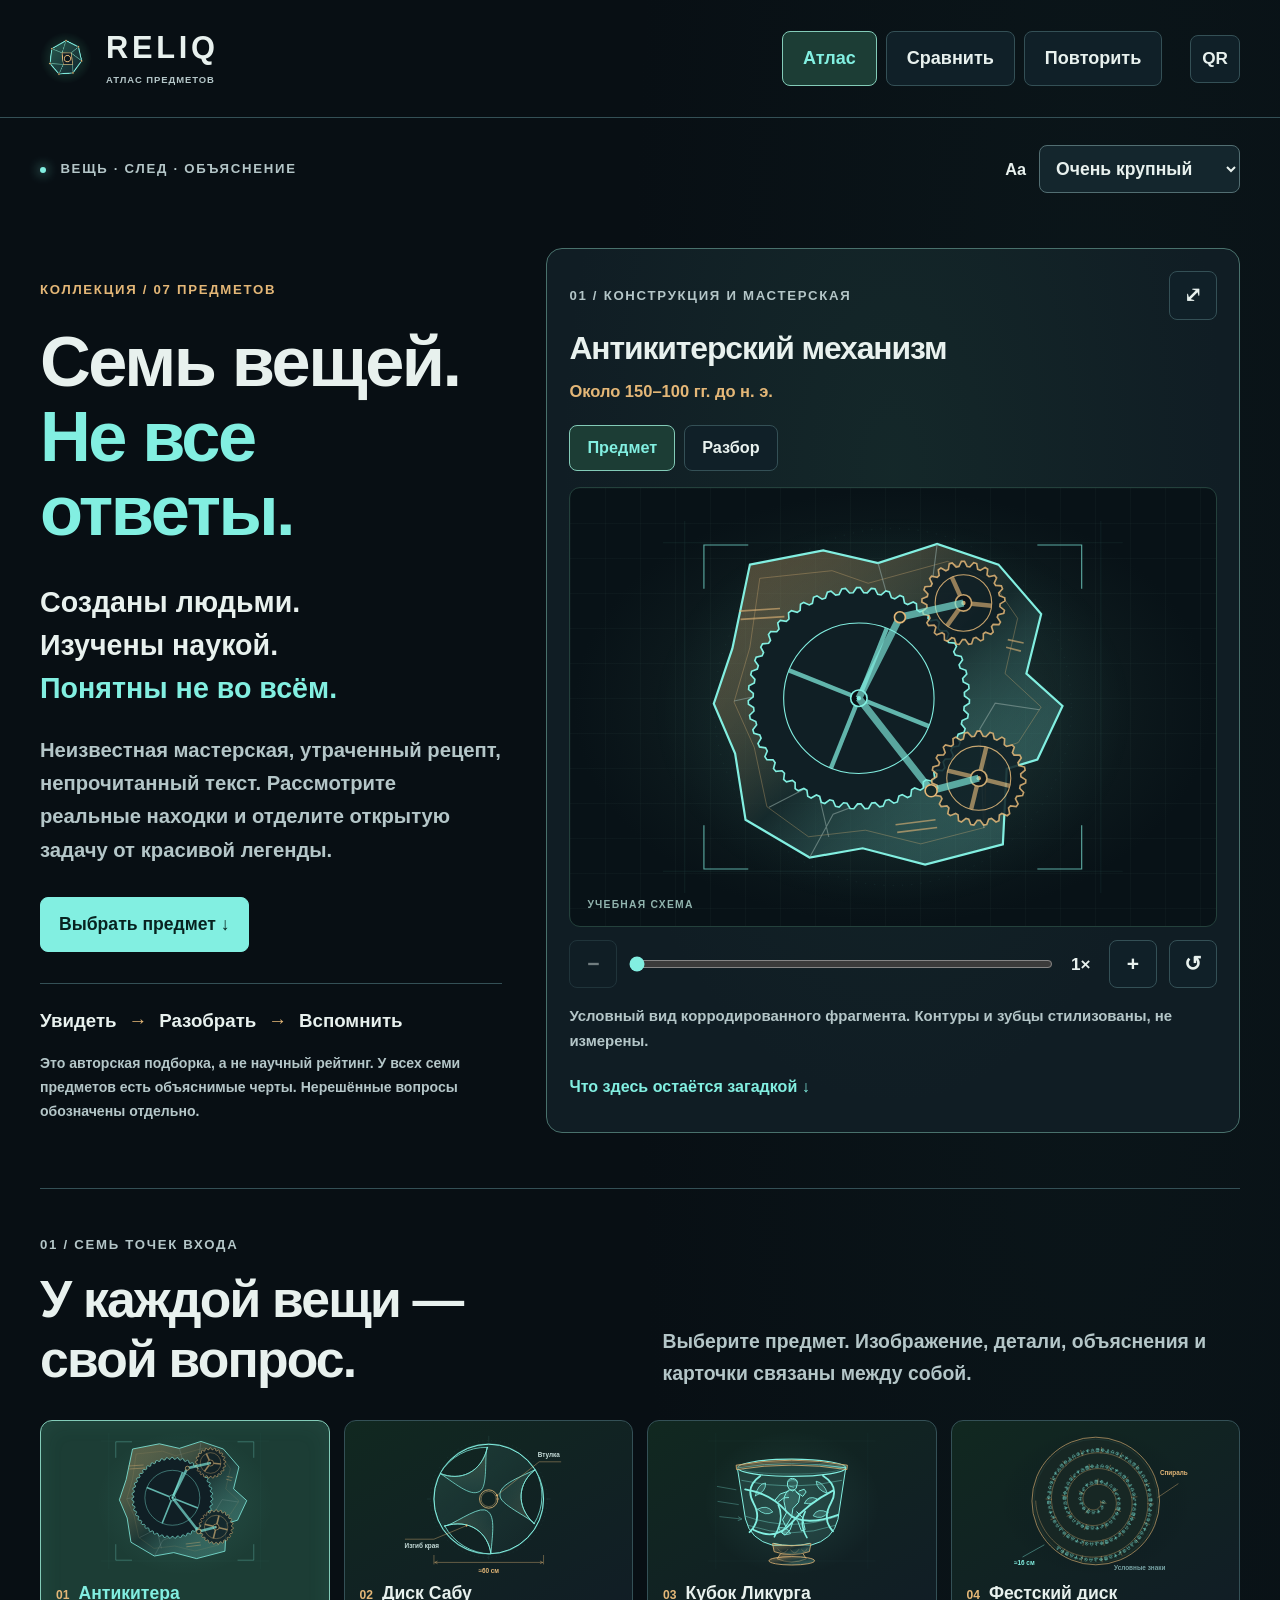
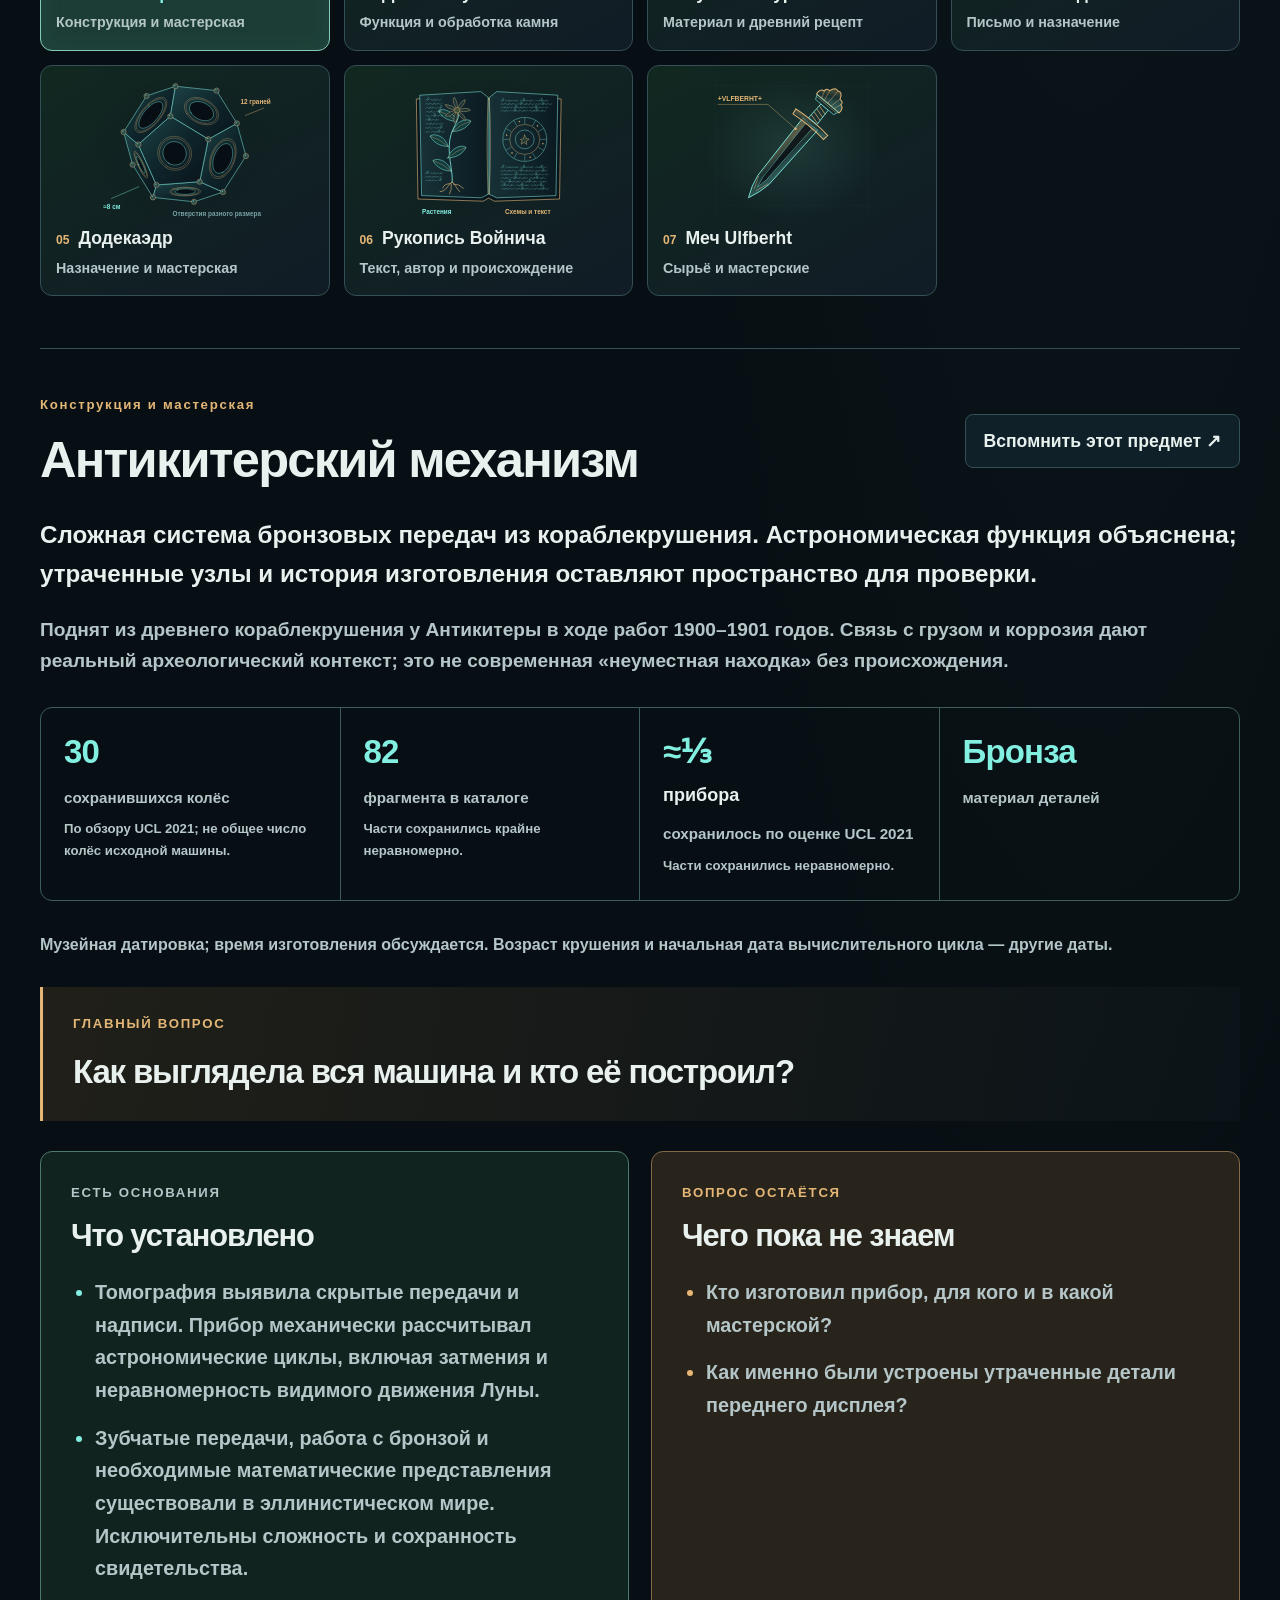
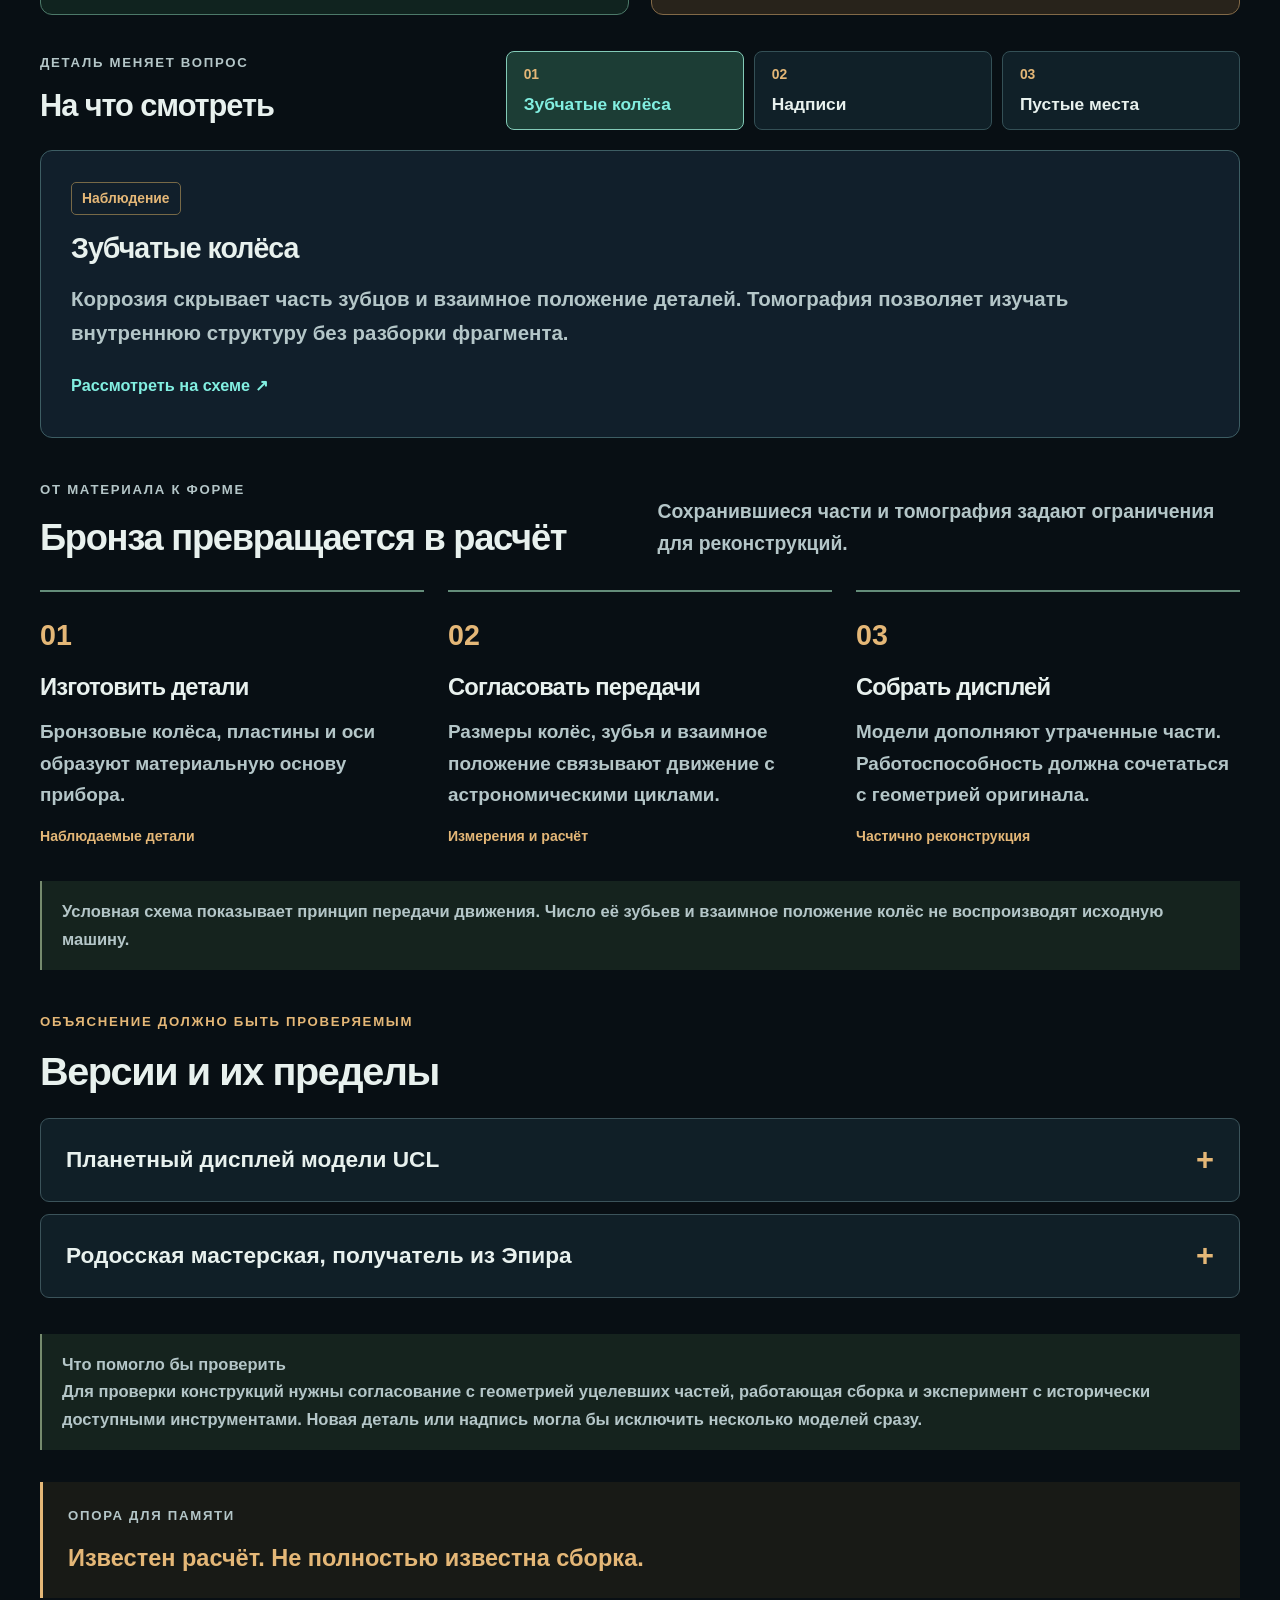
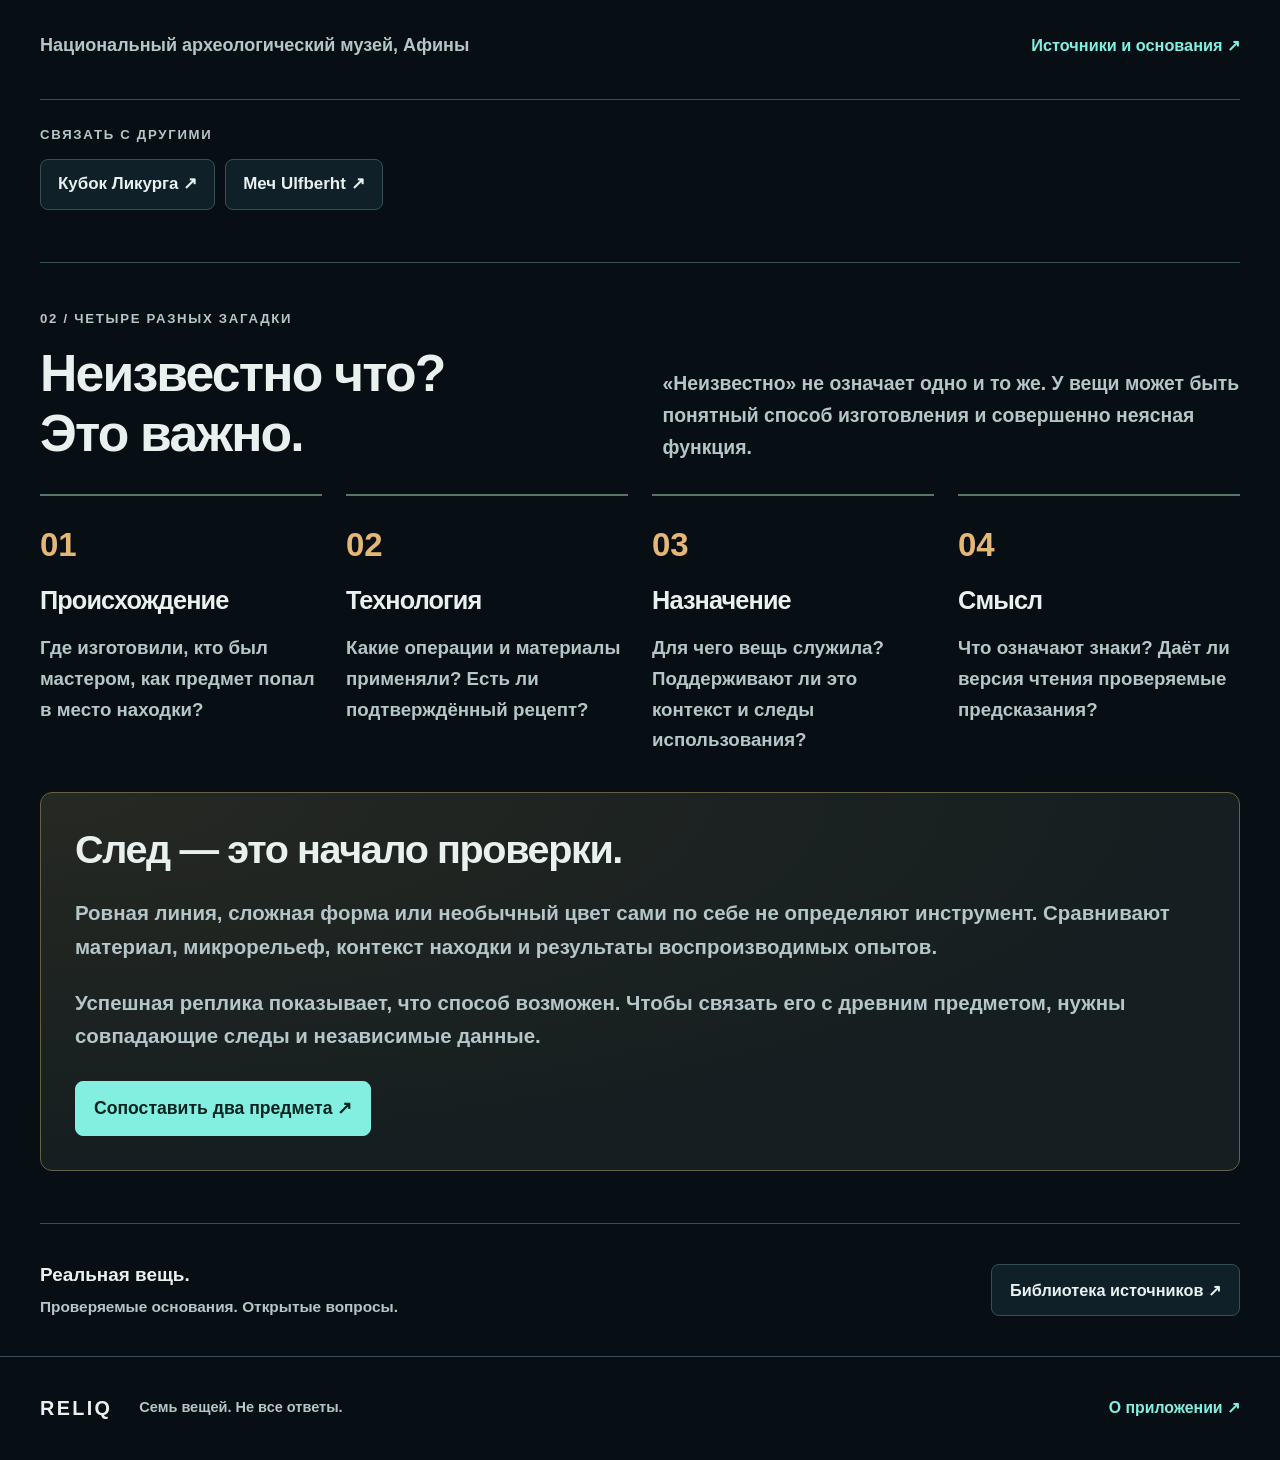
==== docs/index.html @ 0fbc4cfc "Build RELIQ atlas with artifact diagrams and contextual recall" ====
<!doctype html>
<html lang="ru" data-text-size="large">
<head><meta charset="utf-8"><meta name="viewport" content="width=device-width,initial-scale=1,viewport-fit=cover"><meta name="theme-color" content="#080f14"><meta name="atlas-app" content="reliq"><meta name="atlas-version" content="r-dbfb408ecc712c3d41a0"><meta name="atlas-built" content="2026-10-11T17:22:34+00:00"><meta name="description" content="Семь подлинных исторических предметов: что известно о технологии, что остаётся загадкой и как это проверяют. Неоновые схемы и тренировка памяти."><meta name="application-name" content="RELIQ"><meta name="apple-mobile-web-app-title" content="RELIQ"><meta name="apple-mobile-web-app-capable" content="yes"><title>RELIQ — Семь вещей. Не все ответы.</title><link rel="icon" href="assets/favicon-32.png" type="image/png"><link rel="apple-touch-icon" href="assets/apple-touch-icon.png"><link rel="manifest" href="site.webmanifest"><script>try{const s=localStorage.getItem('reliq-text-size');if(['normal','large','xlarge'].includes(s))document.documentElement.dataset.textSize=s;}catch{}</script><style>:root{color-scheme:dark;--bg:#080f14;--panel:#102027;--text:#e8f1ee;--muted:#b4c6c8;--cyan:#82efe1;--copper:#e4b777;--line:#345056;font-size:20px;scroll-behavior:smooth;scroll-padding-top:25px}html[data-text-size=large]{font-size:22px}html[data-text-size=xlarge]{font-size:24px}*{box-sizing:border-box}body{margin:0;background:radial-gradient(ellipse at 85% 10%,#132b2c40,transparent 30%),var(--bg);color:var(--text);font-family:-apple-system,BlinkMacSystemFont,"Segoe UI",sans-serif;line-height:1.65;font-weight:600;-webkit-text-size-adjust:100%;overflow-wrap:normal;word-break:normal;hyphens:none}button,input,select{font:inherit}button,a,input,select,summary{-webkit-tap-highlight-color:transparent}button{color:var(--text);background:#102028;border:1px solid var(--line);border-radius:8px;cursor:pointer;line-height:1.45;font-weight:750;min-height:46px;padding:12px 17px}button:hover{border-color:#83bbad;background:#1b3936}button:disabled{opacity:.45;cursor:default}button.active{background:#1c3d35;border-color:#83cbb8;color:var(--cyan)}a{color:var(--cyan)}button:focus-visible,a:focus-visible,input:focus-visible,select:focus-visible,summary:focus-visible,[tabindex]:focus-visible{outline:3px solid #e4b777;outline-offset:5px}button[hidden],[hidden]{display:none!important}h1,h2,h3,h4,p{margin:0}h1,h2,h3,h4{line-height:1.16;letter-spacing:-.035em;font-weight:790}h1{font-size:3.35rem}h2{font-size:2.35rem}h3{font-size:1.4rem}h4{font-size:1.15rem}p+p{margin-top:1rem}em{font-style:normal;color:var(--cyan)}main,.site-header,footer{max-width:1510px;margin:auto;padding-left:40px;padding-right:40px}section{min-width:0}.site-header{display:flex;align-items:center;gap:28px;min-height:118px;border-bottom:1px solid var(--line)}.brand{display:flex;gap:14px;align-items:center;text-decoration:none;color:var(--text);flex:none;font-size:1.4rem;letter-spacing:.12em;font-weight:850;line-height:1.1}.brand img{border-radius:13px}.brand small{display:block;font-size:.43rem;letter-spacing:.1em;color:var(--muted);margin-top:10px}.main-nav{display:flex;gap:9px;margin-left:auto}.main-nav button{font-size:.82rem;padding:13px 20px;white-space:nowrap}.icon-button{padding:8px 11px;min-width:48px;min-height:48px;flex:none;font-size:.96rem}#qr-button{font-size:.78rem}.utility-bar{display:flex;align-items:center;justify-content:space-between;gap:25px;padding:27px 0}.eyebrow{display:block;font-size:.6rem;font-weight:780;letter-spacing:.13em;line-height:1.75;color:var(--muted)}.eyebrow i{display:inline-block;width:6px;height:6px;background:var(--cyan);border-radius:50%;box-shadow:0 0 12px #81efdf;margin-right:9px;vertical-align:middle}.copper{color:var(--copper)}.reading-controls{display:flex;align-items:center;gap:13px;font-size:.74rem}.reading-controls>span{white-space:nowrap}select{background:#14262d;color:var(--text);border:1px solid #526e72;border-radius:8px;min-height:48px;font-size:.8rem;font-weight:750;padding:8px 30px 8px 12px;max-width:100%}.primary-button,.secondary-button,.text-link,.source-link{display:inline-flex;align-items:center;justify-content:center;min-height:48px;font-size:.8rem;padding:13px 18px;line-height:1.5;font-weight:750;border:1px solid var(--line);border-radius:8px;text-decoration:none}.primary-button{background:var(--cyan);color:#082320;border-color:var(--cyan)}.primary-button:hover{background:#adffeb;color:#06201c}.secondary-button{background:#102028;color:var(--text)}.text-link,.source-link{border:none;background:none;color:var(--cyan);padding:8px 0;text-align:left;justify-content:flex-start}.source-link{font-size:.74rem}.caption{font-size:.73rem;color:var(--muted);line-height:1.7}.skip-link{position:fixed;z-index:100;top:10px;left:10px;padding:12px;background:var(--cyan);color:var(--bg);transform:translateY(-200%)}.skip-link:focus{transform:none}.hero{display:grid;grid-template-columns:.8fr 1.2fr;gap:44px;padding:28px 0 55px;align-items:start}.hero>*{min-width:0}.hero-copy{padding-top:30px}.hero h1{font-size:3.2rem;line-height:1.06;margin:24px 0 32px}.hero-lead{font-size:1.3rem;line-height:1.5}.hero-lead span{color:var(--cyan)}.hero-copy>p:not(.hero-lead):not(.caption){font-size:.92rem;color:var(--muted);margin-top:24px}.hero-copy>.primary-button{margin-top:30px}.hero-route{display:flex;gap:12px;flex-wrap:wrap;border-top:1px solid var(--line);padding-top:22px;margin-top:31px;font-size:.85rem}.hero-route b{color:var(--copper)}.hero-copy .caption{font-size:.64rem;margin-top:16px}.object-viewer{min-width:0;border:1px solid #49716c;border-radius:16px;background:radial-gradient(ellipse at 50% 25%,#24513e35,transparent 68%),#101d24;padding:22px}.viewer-heading{display:flex;justify-content:space-between;align-items:center;gap:20px}.object-viewer h2{font-size:1.45rem;line-height:1.25;margin:9px 0}.viewer-date{font-size:.75rem;color:var(--copper)}.viewer-tabs{display:flex;gap:9px;margin:20px 0 16px}.viewer-tabs button{font-size:.74rem;padding:10px 17px}.diagram-viewport{position:relative;overflow:hidden;height:440px;width:100%;border:1px solid #24413c;border-radius:11px;background:radial-gradient(ellipse at center,#2038306e,#081217 70%);isolation:isolate}.diagram-viewport:before{content:'';position:absolute;inset:0;background-image:linear-gradient(#81c7ad09 1px,transparent 1px),linear-gradient(90deg,#81c7ad09 1px,transparent 1px);background-size:35px 35px;pointer-events:none}.diagram-art{position:absolute;inset:0;transform-origin:center;pointer-events:none;will-change:transform}.diagram-art svg{width:100%;height:100%;display:block}.diagram-viewport.zoomed{touch-action:none;cursor:grab}.diagram-viewport.dragging{cursor:grabbing}.schema-tag{position:absolute;bottom:13px;left:17px;font-size:.47rem;font-weight:750;letter-spacing:.12em;color:#91b4ae;pointer-events:none}.zoom-toolbar{display:flex;align-items:center;gap:12px;margin-top:13px}.zoom-toolbar input{min-width:0;flex:1;height:44px;accent-color:var(--cyan);margin:0}.zoom-toolbar output{min-width:3.4ch;font-size:.78rem;text-align:center;white-space:nowrap}.viewer-note{font-size:.68rem;color:var(--muted);margin-top:16px}.object-viewer>.text-link{font-size:.73rem;margin-top:8px}.content-section{padding:44px 0 52px;border-top:1px solid var(--line)}.section-heading{display:grid;grid-template-columns:1fr 1fr;gap:45px;align-items:end;margin-bottom:30px}.section-heading h2,.section-heading h3{margin-top:14px}.section-heading>p{font-size:.88rem;color:var(--muted)}.object-list{display:grid;grid-template-columns:repeat(4,minmax(0,1fr));gap:14px}.object-card{display:flex;flex-direction:column;text-align:left;min-width:0;padding:0 15px 17px;border-radius:12px;background:linear-gradient(150deg,#112820,#111c26)}.object-card .thumb{display:block;width:100%;height:160px;pointer-events:none}.object-card svg{display:block;width:100%;height:100%;pointer-events:none}.object-card .object-label{display:flex;gap:9px;align-items:baseline;font-size:.8rem;line-height:1.4}.object-card .object-label>span{font-size:.55rem;color:var(--copper);flex:none}.object-card .object-small{font-size:.65rem;color:var(--muted);margin-top:7px;font-weight:600}.object-card.active{box-shadow:inset 0 0 25px #58bdad16}.object-heading{display:flex;gap:30px;align-items:center;justify-content:space-between}.object-heading>div{min-width:0}.object-heading h2{font-size:2.3rem;margin-top:14px}.object-heading>button{flex:none;max-width:100%}.object-lead{font-size:1.1rem;line-height:1.6;max-width:1200px;margin-top:27px}.spec-grid{display:grid;grid-template-columns:repeat(4,minmax(0,1fr));gap:0;border:1px solid #3c5e5b;border-radius:12px;margin:30px 0;overflow:hidden}.spec{padding:23px;border-right:1px solid #3c5e5b;min-width:0}.spec:last-child{border:0}.spec strong{display:block;font-size:1.5rem;color:var(--cyan);line-height:1.3;letter-spacing:-.025em}.spec .spec-unit{font-size:.82rem;font-weight:700;display:block;margin-top:7px;color:var(--text)}.spec .spec-label{font-size:.69rem;color:var(--muted);display:block;margin-top:12px;line-height:1.55}.question-band{padding:25px 30px;border-left:3px solid var(--copper);background:linear-gradient(100deg,#40351f70,#17242a30);margin:30px 0}.question-band h3{font-size:1.5rem;line-height:1.45;margin-top:13px;max-width:1100px}.evidence-columns{display:grid;grid-template-columns:1fr 1fr;gap:22px}.evidence-card{padding:29px 30px;border:1px solid #4c7969;border-radius:12px;background:#10231f;min-width:0}.evidence-card.unknown{border-color:#826947;background:#28231b}.evidence-card h3{margin:14px 0 22px;font-size:1.4rem}.evidence-card ul{padding-left:24px;margin:0;font-size:.9rem;color:var(--muted)}.evidence-card li+li{margin-top:15px}.evidence-card li::marker{color:var(--cyan)}.evidence-card.unknown li::marker{color:var(--copper)}.clue-section{margin-top:36px;display:grid;grid-template-columns:.6fr 1fr;gap:20px 25px}.clue-section>div:first-child h3{margin-top:14px}.clue-buttons{display:flex;gap:10px;flex-wrap:wrap;align-items:start}.clue-buttons button{font-size:.79rem;flex:1;min-width:150px;text-align:left}.clue-buttons button span{display:block;color:var(--copper);font-size:.63rem;margin-bottom:8px}.clue-panel{grid-column:1/-1;padding:27px 30px;border:1px solid #3d5d63;border-radius:12px;background:#111f2b}.evidence-label{display:inline-block;color:var(--copper);border:1px solid #776947;border-radius:5px;padding:4px 10px;font-size:.63rem}.clue-panel h4{margin:17px 0;font-size:1.3rem}.clue-panel p{font-size:.93rem;max-width:1100px;color:var(--muted)}.clue-panel .text-link{font-size:.74rem;margin-top:12px}.manufacture{margin:40px 0}.manufacture .section-heading{gap:35px}.manufacture h3{font-size:1.65rem;line-height:1.25}.process-list{list-style:none;padding:0;margin:0;display:grid;grid-template-columns:repeat(3,minmax(0,1fr));gap:24px;counter-reset:step}.process-list li{min-width:0;border-top:2px solid #648d7a;padding:20px 0 5px;counter-increment:step}.process-list li:before{content:'0'counter(step);display:block;font-size:1.3rem;color:var(--copper);margin-bottom:12px}.process-list h4{font-size:1.08rem;line-height:1.35;margin-bottom:13px}.process-list p{font-size:.86rem;color:var(--muted)}.process-list .step-status{display:inline-block;font-size:.64rem;color:var(--copper);margin-top:15px}.process-note{font-size:.75rem;color:var(--muted);padding:17px 20px;border-left:2px solid #768b6e;background:#15231e;margin-top:24px}.hypotheses>h3{font-size:1.8rem;margin:16px 0 23px}.hypothesis-list{display:grid;gap:12px}.hypothesis-list details{border:1px solid #3b535a;border-radius:9px;background:#101f27;padding:0 25px}.hypothesis-list summary{display:flex;align-items:center;justify-content:space-between;gap:20px;cursor:pointer;list-style:none;min-height:75px;padding:18px 0;font-size:1.03rem;line-height:1.5}.hypothesis-list summary::-webkit-details-marker{display:none}.hypothesis-list summary::after{content:'+';font-size:1.4rem;color:var(--copper);flex:none}.hypothesis-list details[open] summary::after{content:'−'}.hypothesis-body{padding:0 0 24px}.hypothesis-body p{font-size:.87rem;color:var(--muted)}.hypothesis-body strong{color:var(--text)}.hypothesis-body .test-idea{border-left:2px solid var(--cyan);padding:14px 18px;background:#14332c;margin-top:18px}.memory-anchor{padding:22px 25px;background:#39301d55;border-left:3px solid var(--copper);margin:32px 0 23px}.memory-anchor p{color:var(--copper);font-size:1.07rem;line-height:1.55;margin-top:13px;font-weight:750}.object-bottom{display:flex;align-items:center;justify-content:space-between;gap:28px;flex-wrap:wrap}.object-bottom p{font-size:.82rem;color:var(--muted);max-width:1000px}.related-row{border-top:1px solid var(--line);margin-top:30px;padding-top:23px}.related-row>div{display:flex;gap:10px;flex-wrap:wrap;margin-top:13px}.related-row button{font-size:.77rem;text-align:left}.method-grid{display:grid;grid-template-columns:repeat(4,minmax(0,1fr));gap:24px}.method-grid article{border-top:2px solid #597568;padding-top:22px;min-width:0}.method-mark{color:var(--copper);font-size:1.5rem}.method-grid h3{font-size:1.15rem;margin:13px 0 18px}.method-grid p{font-size:.85rem;color:var(--muted)}.reasoning-note{border:1px solid #695f44;background:radial-gradient(ellipse at 0 0,#69502e35,transparent 70%),#151e20;padding:34px;border-radius:12px;margin-top:36px}.reasoning-note h3{font-size:1.8rem;margin-bottom:23px}.reasoning-note p{color:var(--muted);font-size:.93rem;max-width:1180px}.reasoning-note .primary-button{margin-top:28px}.mode-intro{max-width:1100px;padding:26px 0 33px}.mode-intro h1{margin:22px 0 25px;font-size:2.85rem}.mode-intro>p{font-size:.96rem;color:var(--muted);max-width:1050px}.compare-selects,.study-filters{display:grid;grid-template-columns:1fr 1fr;gap:25px}.compare-selects label,.study-filters label{display:flex;flex-direction:column;gap:9px;font-size:.83rem;min-width:0}.compare-selects select,.study-filters select{width:100%}.compare-grid{display:grid;grid-template-columns:1fr 1fr;gap:24px;margin-top:27px}.compare-card{min-width:0;border:1px solid #42665f;border-radius:14px;padding:28px;background:#11231f}.compare-card:nth-child(2){background:#21231e;border-color:#72674c}.compare-art{height:250px}.compare-art svg{width:100%;height:100%}.compare-card h2{font-size:1.6rem;line-height:1.3;margin:12px 0 25px}.compare-card .compare-fact{border-top:1px solid #4a6358;padding-top:18px;margin-top:18px}.compare-fact>span{font-size:.64rem;color:var(--copper);letter-spacing:.07em}.compare-fact p{font-size:.89rem;margin-top:10px;color:var(--muted)}.compare-card>button{margin-top:20px;font-size:.8rem}.compare-reflection{margin:32px 0 45px;border:1px solid #5d7965;border-radius:13px;padding:32px;background:#132a22}.compare-reflection h2{font-size:1.7rem;margin:18px 0 24px;line-height:1.3}.compare-reflection>p{font-size:.95rem;color:var(--muted)}.compare-reflection>.primary-button{margin:25px 0}.compare-reflection #comparison-answer{font-size:.93rem;color:var(--cyan);border-left:3px solid var(--copper);padding:5px 0 5px 23px;margin-bottom:20px}.learn-overview,.review-session,.review-complete{max-width:1100px;margin:auto;padding:32px 0 70px;min-height:65vh}.learn-overview h1{font-size:2.85rem;margin:23px 0 28px}.learn-overview>p{font-size:.98rem;color:var(--muted)}.learn-stats{display:grid;grid-template-columns:repeat(3,minmax(0,1fr));gap:25px;padding:26px;border:1px solid var(--line);border-radius:12px;margin:30px 0}.learn-stats strong{font-size:2.25rem;color:var(--cyan);line-height:1.4;display:block}.learn-stats span{font-size:.74rem;color:var(--muted)}.study-filters{border-top:1px solid var(--line);padding-top:26px}#review-ready-note{font-size:.84rem;margin:24px 0;color:var(--muted)}.review-actions{display:flex;gap:25px;flex-wrap:wrap;align-items:center;margin:22px 0}.learn-overview>.caption{font-size:.76rem;line-height:1.8;margin-top:26px}.session-top{display:flex;align-items:center;justify-content:space-between;gap:20px;margin-bottom:22px}.session-top .text-link,.session-top>span{font-size:.76rem}.session-top>span{white-space:nowrap}.flashcard{padding:33px 36px;border:1px solid #548a79;border-radius:13px;background:linear-gradient(140deg,#14322a,#101d27);min-height:320px}.card-kickers{display:flex;gap:20px;justify-content:space-between;flex-wrap:wrap}.flashcard h2{font-size:1.6rem;line-height:1.4;max-width:900px;margin:28px 0}.flashcard h3{font-size:1.22rem;line-height:1.45;color:var(--cyan);margin:25px 0 19px}#card-detail{font-size:.92rem;color:var(--muted)}.card-context{display:flex;flex-wrap:wrap;gap:10px;margin:14px 0}.card-context button{font-size:.78rem;text-align:left;color:var(--cyan)}.flashcard .memory-anchor{margin:25px 0}.rating-buttons{display:grid;grid-template-columns:1fr 1fr;gap:17px;margin-top:23px}.rating-buttons button{display:flex;flex-direction:column;gap:8px;align-items:flex-start;padding:20px 24px;text-align:left}.rating-buttons button:last-child{background:#17372d;border-color:#70a185}.rating-buttons strong{font-size:.94rem}.rating-buttons span{font-size:.73rem;color:var(--muted)}.review-complete h2{margin:24px 0}.review-complete p{font-size:1rem;color:var(--muted);margin-bottom:28px}.return-to-study{display:flex;align-items:center;gap:24px;border:1px solid #937d56;border-radius:10px;padding:20px 24px;background:#332b1d;margin-bottom:24px}.return-to-study p{font-size:.86rem;flex:1}.return-to-study button{font-size:.77rem}.save-notice{padding:19px;background:#503c2055;color:var(--copper);border-left:3px solid var(--copper);font-size:.88rem;margin-bottom:25px}.source-strip{display:flex;align-items:center;justify-content:space-between;gap:30px;padding:35px 0;border-top:1px solid var(--line)}.source-strip p{font-size:.86rem}.source-strip p span{font-size:.7rem;color:var(--muted)}.source-strip>button{flex:none;font-size:.74rem}footer{display:flex;gap:27px;align-items:center;flex-wrap:wrap;border-top:1px solid var(--line);padding-top:27px;padding-bottom:max(28px,env(safe-area-inset-bottom));font-size:.66rem;color:var(--muted)}.footer-brand{font-size:.9rem;font-weight:850;letter-spacing:.12em;text-decoration:none;color:var(--text)}footer .text-link{margin-left:auto;font-size:.72rem}dialog{background:#101e26;color:var(--text);border:1px solid #72998b;border-radius:16px;width:min(850px,calc(100vw - 32px));max-height:calc(100dvh - 32px);padding:30px;overflow:auto}dialog::backdrop{background:#020808d9;backdrop-filter:blur(7px)}.dialog-top{display:flex;align-items:center;justify-content:space-between;gap:20px;margin-bottom:22px}dialog h2{font-size:1.9rem;margin-bottom:25px}dialog p{font-size:.9rem;color:var(--muted);line-height:1.65}dialog .caption{font-size:.73rem;margin-top:25px}.source-item{padding:25px 0;border-top:1px solid var(--line)}.source-item h3{font-size:1.07rem;line-height:1.5;margin:13px 0}.source-item p{font-size:.83rem}.source-item a,.qr-url{overflow-wrap:anywhere}.source-item .caption{margin-top:15px;font-size:.72rem}.qr-art{max-width:330px;width:100%;margin:25px auto;background:white;border-radius:9px;padding:12px}.qr-art svg{width:100%;height:auto;display:block}.qr-url{display:block;font-size:.82rem;margin:20px 0}.toast{position:fixed;z-index:100;bottom:max(24px,env(safe-area-inset-bottom));left:50%;transform:translate(-50%,150px);opacity:0;max-width:calc(100vw - 32px);width:max-content;pointer-events:none;border:1px solid #87bda5;border-radius:10px;background:#12271f;color:var(--text);padding:16px 24px;font-size:.85rem;transition:transform .2s,opacity .2s}.toast.show{transform:translate(-50%,0);opacity:1}#viewer-dialog{width:min(1450px,calc(100vw - 24px));padding:12px;max-height:calc(100dvh - 24px)}#viewer-dialog .object-viewer{border:0;padding:10px}#viewer-dialog .diagram-viewport{height:max(230px,calc(100dvh - 365px))}#viewer-dialog .viewer-note{font-size:.64rem}#viewer-dialog #viewer-explore{display:none}
@media(min-width:1600px){.diagram-viewport{height:510px}}
@media(max-width:1190px){main,.site-header,footer{padding-left:29px;padding-right:29px}.hero{grid-template-columns:.8fr 1.2fr;gap:27px}.hero h1{font-size:2.8rem}.hero-lead{font-size:1.15rem}.hero-copy{padding-top:19px}.diagram-viewport{height:390px}.object-viewer h2{font-size:1.3rem}.object-list{gap:12px}.object-card .object-label{font-size:.73rem}.object-card .thumb{height:135px}.spec{padding:20px}.spec strong{font-size:1.25rem}.method-grid{grid-template-columns:1fr 1fr}.method-grid h3{font-size:1.25rem}.object-heading h2{font-size:2rem}.object-heading>button{font-size:.7rem}.hero-route{font-size:.75rem}.section-heading{gap:30px}.process-list{gap:20px}.process-list h4{font-size:1rem}}
@media(max-width:930px){.hero{grid-template-columns:1fr;gap:28px}.hero-copy{padding-top:7px}.hero h1{font-size:3.3rem;margin:20px 0 25px}.hero-lead br{display:none}.hero-lead{font-size:1.25rem}.hero-copy>.caption{max-width:820px}.hero-copy>p:not(.hero-lead){max-width:860px}.hero-copy>.primary-button{margin-top:23px}.hero-route{font-size:.9rem;gap:15px}.object-viewer h2{font-size:1.7rem}.diagram-viewport{height:520px}.object-list{grid-template-columns:repeat(3,minmax(0,1fr))}.object-card .thumb{height:155px}.object-card .object-label{font-size:.82rem}.section-heading{grid-template-columns:1fr;gap:20px}.section-heading>p{max-width:900px}.object-heading{align-items:flex-start;flex-direction:column;gap:20px}.object-heading h2{font-size:2.2rem}.spec-grid{grid-template-columns:1fr 1fr}.spec:nth-child(2){border-right:0}.spec:nth-child(-n+2){border-bottom:1px solid #3c5e5b}.spec strong{font-size:1.5rem}.evidence-card{padding:26px}.evidence-card h3{font-size:1.25rem}.evidence-card ul{font-size:.88rem}.clue-section{grid-template-columns:1fr}.clue-panel{padding:25px}.process-list{grid-template-columns:1fr;gap:20px}.process-list li{display:grid;grid-template-columns:55px 1fr;gap:0 20px}.process-list li:before{grid-row:1/4}.process-list h4{font-size:1.15rem}.process-list p,.process-list .step-status{grid-column:2}.compare-card{padding:24px}.compare-card h2{font-size:1.35rem}.compare-art{height:230px}.compare-fact p{font-size:.86rem}.mode-intro h1,.learn-overview h1{font-size:2.5rem}.main-nav button{padding:11px 14px;font-size:.75rem}.site-header{gap:20px}}
@media(max-width:620px){main,.site-header,footer{padding-left:18px;padding-right:18px}.site-header{flex-wrap:wrap;padding-top:18px;padding-bottom:18px;gap:18px;min-height:0}.brand{font-size:1.33rem;gap:12px}.brand small{font-size:.43rem}.brand img{width:46px;height:46px}#qr-button{margin-left:auto;order:2}.main-nav{order:3;display:grid;grid-template-columns:1fr 1fr 1.24fr;width:100%;gap:7px}.main-nav button{font-size:.75rem;padding:11px 7px;min-width:0}.utility-bar{flex-wrap:wrap;gap:13px;padding:23px 0}.utility-bar>.eyebrow{font-size:.53rem}.reading-controls{margin-left:auto;font-size:.72rem}.reading-controls select{font-size:.71rem;min-height:44px}.hero{padding:17px 0 37px;gap:28px}.hero-copy{padding-top:3px}.hero h1{font-size:2.45rem;line-height:1.11;margin:19px 0 26px}.hero-lead{font-size:1.15rem;line-height:1.6}.hero-lead br{display:block}.hero-copy>p:not(.hero-lead):not(.caption){font-size:.93rem;margin-top:24px}.hero-copy>.primary-button{font-size:.79rem}.hero-route{font-size:.79rem;gap:10px;margin-top:28px}.hero-copy .caption{font-size:.65rem}.object-viewer{padding:17px 14px;border-radius:12px}.object-viewer h2{font-size:1.34rem;line-height:1.3}.viewer-date{font-size:.75rem}.viewer-heading .eyebrow{font-size:.52rem}.diagram-viewport{height:365px}.viewer-tabs{margin:15px 0}.viewer-tabs button{font-size:.73rem;padding:9px 16px}.zoom-toolbar{gap:8px}.zoom-toolbar .icon-button{width:42px;min-width:42px;padding:6px;min-height:44px}.zoom-toolbar output{font-size:.75rem;min-width:3.4ch}.viewer-note{font-size:.68rem}.content-section{padding:32px 0 38px}.section-heading{gap:19px;margin-bottom:25px}.section-heading h2{font-size:1.85rem}.section-heading>.eyebrow,.eyebrow{font-size:.57rem}.section-heading>p{font-size:.91rem}.object-list{grid-template-columns:1fr 1fr;gap:11px}.object-card{padding:0 12px 15px}.object-card .thumb{height:138px}.object-card .object-label{font-size:.76rem;flex-direction:column;gap:6px}.object-card .object-label>span{font-size:.53rem}.object-card .object-small{font-size:.62rem;line-height:1.55}.object-heading h2{font-size:1.75rem;line-height:1.27}.object-heading>button{font-size:.77rem}.object-lead{font-size:1rem;margin-top:24px}.spec-grid{margin:25px 0}.spec{padding:19px 15px}.spec strong{font-size:1.2rem;line-height:1.4}.spec .spec-unit{font-size:.73rem}.spec .spec-label{font-size:.64rem;margin-top:9px}.question-band{padding:22px 20px;margin:26px 0}.question-band h3{font-size:1.22rem;line-height:1.5}.evidence-columns{grid-template-columns:1fr;gap:16px}.evidence-card{padding:24px 22px}.evidence-card h3{font-size:1.27rem;margin-bottom:20px}.evidence-card ul{font-size:.91rem;padding-left:20px}.clue-section{margin-top:28px;gap:18px}.clue-section h3{font-size:1.35rem}.clue-buttons{gap:9px}.clue-buttons button{min-width:110px;font-size:.74rem;padding:13px}.clue-panel{padding:23px 21px}.clue-panel h4{font-size:1.16rem;line-height:1.4}.clue-panel p{font-size:.91rem}.manufacture{margin:32px 0}.manufacture h3{font-size:1.4rem;line-height:1.35}.process-list li{grid-template-columns:37px 1fr;column-gap:12px}.process-list h4{font-size:1.06rem}.process-list p{font-size:.89rem}.process-list .step-status{font-size:.67rem}.process-note{font-size:.76rem;padding:17px}.hypotheses>h3{font-size:1.5rem;line-height:1.35}.hypothesis-list details{padding:0 20px}.hypothesis-list summary{font-size:.96rem;gap:12px}.hypothesis-body p{font-size:.88rem}.hypothesis-body .test-idea{padding:13px 15px}.memory-anchor{padding:20px;margin:27px 0}.memory-anchor p{font-size:1rem}.object-bottom{gap:13px}.object-bottom p{font-size:.84rem}.related-row button{font-size:.74rem;padding:11px 14px}.method-grid{grid-template-columns:1fr;gap:27px}.method-grid h3{font-size:1.32rem;margin:10px 0 15px}.method-grid p{font-size:.92rem}.method-mark{font-size:1.3rem}.reasoning-note{padding:26px 22px;margin-top:28px}.reasoning-note h3{font-size:1.45rem;line-height:1.35}.reasoning-note p{font-size:.92rem}.reasoning-note .primary-button{font-size:.77rem}.mode-intro{padding:16px 0 29px}.mode-intro h1,.learn-overview h1{font-size:2rem;line-height:1.22}.mode-intro>p{font-size:.93rem}.compare-selects,.study-filters{grid-template-columns:1fr;gap:18px}.compare-selects label,.study-filters label{font-size:.8rem}.compare-selects select,.study-filters select{font-size:.76rem}.compare-grid{grid-template-columns:1fr;gap:19px;margin-top:25px}.compare-card{padding:25px 22px}.compare-art{height:270px}.compare-card h2{font-size:1.46rem}.compare-fact p{font-size:.9rem}.compare-reflection{padding:26px 23px}.compare-reflection h2{font-size:1.38rem;line-height:1.4}.compare-reflection>p{font-size:.9rem}.compare-reflection #comparison-answer{font-size:.91rem;padding-left:18px}.learn-overview,.review-session,.review-complete{padding:20px 0 48px}.learn-overview>p{font-size:.94rem}.learn-stats{padding:20px 15px;gap:13px}.learn-stats strong{font-size:1.95rem}.learn-stats span{font-size:.65rem}.review-actions{gap:15px;align-items:flex-start;flex-direction:column}.review-actions .primary-button{font-size:.79rem}.learn-overview>.caption{font-size:.73rem}.session-top{align-items:flex-start;gap:12px}.session-top .text-link{font-size:.72rem;max-width:72%;padding-top:0}.session-top>span{font-size:.67rem;padding-top:3px}.flashcard{padding:26px 23px}.card-kickers{gap:11px}.card-kickers .eyebrow{font-size:.55rem}.flashcard h2{font-size:1.3rem;line-height:1.45;margin:24px 0}.flashcard h3{font-size:1.12rem}#card-detail{font-size:.9rem}.flashcard .memory-anchor{padding:18px}.flashcard .memory-anchor p{font-size:.96rem}.card-context button{font-size:.74rem;padding:11px 13px}.rating-buttons{gap:12px}.rating-buttons button{padding:18px 16px}.rating-buttons strong{font-size:.86rem}.rating-buttons span{font-size:.67rem}.return-to-study{padding:19px;flex-direction:column;align-items:flex-start;gap:13px}.return-to-study p{font-size:.84rem}.return-to-study button{font-size:.76rem}.source-strip{flex-direction:column;align-items:flex-start;gap:20px;padding:30px 0}.source-strip p{font-size:.84rem}.source-strip p span{font-size:.67rem}.source-strip>button{font-size:.76rem}footer{gap:20px}footer>.text-link{margin-left:0}dialog{padding:23px 20px;border-radius:12px}dialog h2{font-size:1.52rem;line-height:1.35}dialog p{font-size:.87rem}.source-item h3{font-size:.99rem;line-height:1.5}.source-item p{font-size:.83rem}.source-item .eyebrow{font-size:.52rem}.qr-art{max-width:290px}.toast{font-size:.75rem;padding:14px 18px}#viewer-dialog .diagram-viewport{height:max(220px,calc(100dvh - 380px))}#viewer-dialog .viewer-note{font-size:.61rem}}
@media(max-width:380px){.hero h1{font-size:2.08rem}.hero-lead{font-size:1.08rem}.hero-route{font-size:.69rem;gap:8px}.object-viewer h2{font-size:1.15rem}.diagram-viewport{height:300px}.zoom-toolbar{gap:6px}.zoom-toolbar .icon-button{width:36px;min-width:36px;font-size:.87rem}.zoom-toolbar output{font-size:.67rem}.object-card .thumb{height:115px}.object-card .object-label{font-size:.7rem}.object-card .object-small{font-size:.6rem}.object-card{padding-left:10px;padding-right:10px}.object-heading h2{font-size:1.42rem}.spec{padding:18px 12px}.spec strong{font-size:1.1rem}.spec .spec-unit{font-size:.67rem}.spec .spec-label{font-size:.6rem}.question-band{padding:20px 17px}.question-band h3{font-size:1.12rem}.clue-panel{padding:22px 18px}.clue-panel h4{font-size:1.05rem}.evidence-card{padding:23px 18px}.evidence-card ul{font-size:.87rem}.process-list li{grid-template-columns:30px 1fr;column-gap:10px}.process-list h4{font-size:.98rem}.process-list p{font-size:.85rem}.hypothesis-list details{padding:0 17px}.hypothesis-list summary{font-size:.88rem}.hypothesis-body .test-idea{padding:12px}.memory-anchor{padding:18px}.memory-anchor p{font-size:.92rem}.reasoning-note{padding:23px 18px}.mode-intro h1,.learn-overview h1{font-size:1.72rem}.compare-card{padding:23px 19px}.compare-card h2{font-size:1.22rem}.compare-art{height:225px}.compare-selects select,.study-filters select{font-size:.69rem}.compare-reflection{padding:23px 18px}.compare-reflection h2{font-size:1.2rem}.learn-stats span{font-size:.59rem}.main-nav button{font-size:.69rem}.flashcard{padding:23px 18px}.flashcard h2{font-size:1.18rem}.flashcard h3{font-size:1.02rem}.flashcard .memory-anchor{padding:16px 13px}.flashcard .memory-anchor p{font-size:.89rem}.card-context button{font-size:.69rem}.rating-buttons button{padding:16px 13px}.rating-buttons strong{font-size:.78rem}.rating-buttons span{font-size:.62rem}.source-strip>button{font-size:.72rem}}
@media(prefers-reduced-motion:reduce){:root{scroll-behavior:auto}.toast{transition:none}}
.light-controls{display:flex;gap:8px;flex-wrap:wrap;margin:0 0 14px}.light-controls button{font-size:.7rem;padding:9px 14px;min-height:44px}.light-controls [data-light-mode=back].active{background:#402421;border-color:#dba38a;color:#ffc0a7}.spec.wide{grid-column:span 2}.spec-note{display:block;font-size:.6rem;color:var(--muted);margin-top:9px}.object-caveat{font-size:.73rem;color:var(--muted);margin:17px 0}.context-note{margin-top:20px;font-size:.87rem;color:var(--muted)}
@media(max-width:380px){.light-controls button{font-size:.65rem;padding:8px 10px}.spec.wide strong{font-size:1.24rem}}
@media(max-width:620px){.main-nav{grid-template-columns:.85fr 1.15fr 1.25fr}}
@media(max-width:620px){.clue-buttons button{flex:1 1 130px;min-width:min-content;max-width:100%}}

.app-updates{margin:28px 0 4px;padding:24px 0 0;border-top:1px solid var(--border,var(--line,#385248));min-width:0}.app-updates h3{font-size:1.2rem;font-weight:750;line-height:1.5;margin:0 0 16px}.update-toggle{display:flex;align-items:center;gap:13px;min-height:48px;font-size:1rem;font-weight:700;cursor:pointer}.update-toggle input{width:25px;height:25px;flex:none;accent-color:var(--cyan,#67f2cd);margin:0}.app-updates .update-status{font-size:1rem;line-height:1.7;font-weight:650;margin:16px 0;color:var(--text,#e7eef2)}.app-updates .update-help{font-size:.85rem;line-height:1.7;color:var(--muted,#b0c6bd);margin:0 0 18px}.update-actions{display:flex;gap:12px;flex-wrap:wrap}.update-actions button{font-size:.9rem;min-height:48px;padding:12px 16px;white-space:normal}.update-version{display:block;font-size:.75rem;color:var(--muted,#b0c6bd);margin-top:16px}.update-banner{position:fixed;left:max(15px,env(safe-area-inset-left));right:max(15px,env(safe-area-inset-right));bottom:max(15px,env(safe-area-inset-bottom));margin:0 auto;max-width:860px;padding:20px 23px;z-index:110;background:#102922;border:1px solid #67aa95;box-shadow:0 10px 60px #0009;display:flex;gap:22px;align-items:center;color:#e9fff3}.update-banner p{font-size:.85rem;font-weight:650;line-height:1.6;margin:0;flex:1;min-width:0}.update-banner>div{display:flex;gap:10px;flex-wrap:wrap;flex-shrink:0}.update-banner button{font-size:.85rem;line-height:1.5;font-weight:700;padding:10px 13px;border:1px solid #77bea6;min-height:46px;color:#d2ffeb}.update-banner button:disabled{opacity:.5;cursor:default}.update-banner[hidden]{display:none!important}@media(max-width:700px){.update-banner{flex-direction:column;align-items:stretch;gap:15px;padding:17px 19px}.update-banner>div{justify-content:flex-end}.update-banner p{font-size:.875rem}.update-actions{flex-direction:column}.update-actions button{width:100%;justify-content:center}}

body:has(.update-banner:not([hidden])){padding-bottom:var(--update-banner-space,240px)}
@media(max-width:380px){.update-toggle{font-size:.87rem}}
</style></head>
<body><a class="skip-link" href="#main-content">К содержанию</a><header class="site-header"><a href="#top" class="brand" data-mode="atlas" aria-label="RELIQ — к началу"><img src="[data-uri]" width="52" height="52" alt=""><span>RELIQ<small>АТЛАС ПРЕДМЕТОВ</small></span></a><nav class="main-nav" aria-label="Режим"><button type="button" data-mode="atlas" class="active" aria-current="page">Атлас</button><button type="button" data-mode="compare">Сравнить</button><button type="button" data-mode="learn">Повторить</button></nav><button type="button" class="icon-button" id="qr-button" aria-label="QR-код приложения">QR</button></header>
<main id="main-content"><div class="utility-bar"><span class="eyebrow"><i></i> ВЕЩЬ · СЛЕД · ОБЪЯСНЕНИЕ</span><label class="reading-controls" for="text-size"><span>Aa</span><select id="text-size"><option value="normal">Крупный</option><option value="large" selected>Очень крупный</option><option value="xlarge">Максимальный</option></select></label></div><p id="save-notice" class="save-notice" role="status" hidden></p><aside id="return-to-study" class="return-to-study" hidden><p>Карточка ждёт. Изучите предмет и вернитесь к своему ответу.</p><button type="button" id="resume-review" class="secondary-button">Вернуться к карточке ↗</button></aside>
<div id="atlas-view"><section id="top" class="hero"><div class="hero-copy"><span class="eyebrow copper">КОЛЛЕКЦИЯ / 07 ПРЕДМЕТОВ</span><h1>Семь вещей.<br><em>Не все ответы.</em></h1><p class="hero-lead">Созданы людьми.<br>Изучены наукой.<br><span>Понятны не во всём.</span></p><p>Неизвестная мастерская, утраченный рецепт, непрочитанный текст. Рассмотрите реальные находки и отделите открытую задачу от красивой легенды.</p><a class="primary-button" href="#collection">Выбрать предмет ↓</a><div class="hero-route"><span>Увидеть</span><b>→</b><span>Разобрать</span><b>→</b><span>Вспомнить</span></div><p class="caption">Это авторская подборка, а не научный рейтинг. У всех семи предметов есть объяснимые черты. Нерешённые вопросы обозначены отдельно.</p></div>
<div class="object-viewer" id="object-viewer"><div class="viewer-heading"><span class="eyebrow" id="viewer-number"></span><button type="button" id="expand-viewer" class="icon-button" aria-label="Развернуть схему" aria-expanded="false">⤢</button></div><h2 id="viewer-title"></h2><p class="viewer-date" id="viewer-date"></p><div class="viewer-tabs" role="group" aria-label="Вид схемы"><button type="button" data-view="object" class="active" aria-pressed="true">Предмет</button><button type="button" data-view="detail" aria-pressed="false">Разбор</button></div><div class="light-controls" id="light-controls" role="group" aria-label="Освещение кубка" hidden><button type="button" data-light-mode="front" aria-pressed="true" class="active">Свет спереди</button><button type="button" data-light-mode="back" aria-pressed="false">На просвет</button></div><div class="diagram-viewport" id="diagram-viewport" tabindex="0" role="region" aria-label="Учебная схема. После увеличения перемещайте её перетаскиванием или стрелками."><div class="diagram-art" id="diagram-art"></div><span class="schema-tag">УЧЕБНАЯ СХЕМА</span></div><div class="zoom-toolbar"><button type="button" id="zoom-out" class="icon-button" aria-label="Уменьшить">−</button><input type="range" id="diagram-zoom" min="100" max="300" step="25" value="100" aria-label="Увеличение схемы"><output id="zoom-label" for="diagram-zoom">1×</output><button type="button" id="zoom-in" class="icon-button" aria-label="Увеличить">+</button><button type="button" id="reset-viewer" class="icon-button" aria-label="Показать целиком">↺</button></div><p class="viewer-note" id="viewer-note"></p><button type="button" id="viewer-explore" class="text-link">Что здесь остаётся загадкой ↓</button></div></section>
<section class="collection content-section" id="collection"><div class="section-heading"><div><span class="eyebrow">01 / СЕМЬ ТОЧЕК ВХОДА</span><h2>У каждой вещи —<br>свой вопрос.</h2></div><p>Выберите предмет. Изображение, детали, объяснения и карточки связаны между собой.</p></div><div id="object-list" class="object-list" role="group" aria-label="Коллекция предметов"></div></section>
<section class="object-story content-section" id="explore"><div class="object-heading"><div><span class="eyebrow copper" id="object-category"></span><h2 id="object-name"></h2></div><button type="button" id="train-object" class="secondary-button">Вспомнить этот предмет ↗</button></div><p class="object-lead" id="object-lead"></p><div class="spec-grid" id="object-specs"></div><div class="question-band"><span class="eyebrow copper">ГЛАВНЫЙ ВОПРОС</span><h3 id="object-question"></h3></div><div class="evidence-columns"><article class="evidence-card known"><span class="eyebrow">ЕСТЬ ОСНОВАНИЯ</span><h3>Что установлено</h3><ul id="known-list"></ul></article><article class="evidence-card unknown"><span class="eyebrow copper">ВОПРОС ОСТАЁТСЯ</span><h3>Чего пока не знаем</h3><ul id="unknown-list"></ul></article></div><div class="clue-section"><div><span class="eyebrow">ДЕТАЛЬ МЕНЯЕТ ВОПРОС</span><h3>На что смотреть</h3></div><div id="clue-buttons" class="clue-buttons" role="group" aria-label="Детали предмета"></div><article class="clue-panel"><span class="evidence-label" id="clue-status"></span><h4 id="clue-title"></h4><p id="clue-text"></p><button class="text-link" id="clue-view" type="button">Рассмотреть на схеме ↗</button></article></div><div class="manufacture"><div class="section-heading"><div><span class="eyebrow">ОТ МАТЕРИАЛА К ФОРМЕ</span><h3 id="manufacture-title"></h3></div><p id="manufacture-intro"></p></div><ol class="process-list" id="process-list"></ol><p class="process-note" id="process-note"></p></div><div class="hypotheses"><span class="eyebrow copper">ОБЪЯСНЕНИЕ ДОЛЖНО БЫТЬ ПРОВЕРЯЕМЫМ</span><h3>Версии и их пределы</h3><div id="hypothesis-list" class="hypothesis-list"></div></div><div class="memory-anchor"><span class="eyebrow">ОПОРА ДЛЯ ПАМЯТИ</span><p id="object-anchor"></p></div><div class="object-bottom"><p id="object-museum"></p><button type="button" id="object-source" class="source-link">Источники и основания ↗</button></div><div class="related-row"><span class="eyebrow">СВЯЗАТЬ С ДРУГИМИ</span><div id="object-related"></div></div></section>
<section class="method-section content-section" id="method"><div class="section-heading"><div><span class="eyebrow">02 / ЧЕТЫРЕ РАЗНЫХ ЗАГАДКИ</span><h2>Неизвестно что?<br>Это важно.</h2></div><p>«Неизвестно» не означает одно и то же. У вещи может быть понятный способ изготовления и совершенно неясная функция.</p></div><div class="method-grid"><article><span class="method-mark">01</span><h3>Происхождение</h3><p>Где изготовили, кто был мастером, как предмет попал в место находки?</p></article><article><span class="method-mark">02</span><h3>Технология</h3><p>Какие операции и материалы применяли? Есть ли подтверждённый рецепт?</p></article><article><span class="method-mark">03</span><h3>Назначение</h3><p>Для чего вещь служила? Поддерживают ли это контекст и следы использования?</p></article><article><span class="method-mark">04</span><h3>Смысл</h3><p>Что означают знаки? Даёт ли версия чтения проверяемые предсказания?</p></article></div><div class="reasoning-note"><h3>След — это начало проверки.</h3><p>Ровная линия, сложная форма или необычный цвет сами по себе не определяют инструмент. Сравнивают материал, микрорельеф, контекст находки и результаты воспроизводимых опытов.</p><p>Успешная реплика показывает, что способ возможен. Чтобы связать его с древним предметом, нужны совпадающие следы и независимые данные.</p><button type="button" data-mode="compare" class="primary-button">Сопоставить два предмета ↗</button></div></section>
</div>
<div id="compare-view" hidden><section class="mode-intro"><span class="eyebrow copper">СРАВНЕНИЕ / НЕ ВСЕ ЗАГАДКИ ОДИНАКОВЫ</span><h1>Похожий вопрос.<br>Разные улики.</h1><p>Выберите два предмета. Сравните главный пробел в знании с тем, что уже удаётся объяснить.</p></section><div class="compare-selects"><label for="compare-a">Первый предмет<select id="compare-a"></select></label><label for="compare-b">Второй предмет<select id="compare-b"></select></label></div><div class="compare-grid" id="compare-grid"></div><article class="compare-reflection"><span class="eyebrow copper">ПОПРОБУЙТЕ ОБЪЯСНИТЬ</span><h2>Что у этих загадок общего —<br>а в чём они различаются?</h2><p>Назовите для каждого предмета один установленный факт и один открытый вопрос. Какой новый анализ или находка помогли бы сильнее всего?</p><button type="button" class="primary-button" id="reveal-comparison" aria-expanded="false" aria-controls="comparison-answer">Открыть опору ↓</button><div id="comparison-answer" hidden></div><button type="button" class="source-link" id="compare-source">Источники двух предметов ↗</button></article></div>
<div id="learn-view" hidden><section class="learn-overview" id="learn-overview"><span class="eyebrow copper">ВСПОМНИТЬ → РАЗЛИЧИТЬ → ПРОВЕРИТЬ</span><h1>Сохранить в памяти.<br>Не только удивиться.</h1><p>Ответьте про себя или вслух. Откройте объяснение, вернитесь к деталям предмета и продолжите с той же карточки.</p><div class="learn-stats"><div><strong id="due-count">0</strong><span>ждут повтора</span></div><div><strong id="seen-count">0</strong><span>уже знакомых</span></div><div><strong id="total-count">0</strong><span>в подборке</span></div></div><div class="study-filters"><label for="study-topic">Предмет<select id="study-topic"><option value="all">Вся коллекция</option></select></label><label for="study-kind">Тип вопроса<select id="study-kind"><option value="all">Факты + связи + примеры</option><option value="fact">Вспомнить факт</option><option value="link">Объяснить связь</option><option value="case">Разобрать пример</option></select></label></div><p id="review-ready-note"></p><div class="review-actions"><button type="button" id="start-review" class="primary-button">Начать повторение ↗</button><button type="button" id="practice-all" class="text-link">Открыть всю подборку</button></div><p class="caption">Без баллов и обязательного числа ответов. «Ещё раз» — через 10 минут. «Вспомнил» — через 1, 3, 7, 14 и 30 дней. Записи сохраняются в этом браузере.</p></section><section class="review-session" id="review-session" hidden><div class="session-top"><button type="button" id="end-review" class="text-link">← Завершить повторение</button><span id="session-position"></span></div><article class="flashcard" aria-live="polite"><div class="card-kickers"><span class="eyebrow copper" id="card-kind"></span><span class="eyebrow" id="card-topic"></span></div><h2 id="card-question" tabindex="-1"></h2><button type="button" id="reveal-answer" class="primary-button" aria-expanded="false" aria-controls="card-back">Открыть ответ ↓</button><div id="card-back" hidden><h3 id="card-answer" tabindex="-1"></h3><p id="card-detail"></p><div class="memory-anchor"><span class="eyebrow">ОПОРА ДЛЯ ПАМЯТИ</span><p id="card-anchor"></p></div><span class="eyebrow">ВЕРНУТЬ КОНТЕКСТ</span><div id="card-context" class="card-context"></div><button type="button" id="answer-source" class="source-link">Основание ответа ↗</button></div></article><div class="rating-buttons" id="rating-buttons" hidden><button type="button" data-grade="again"><strong>Ещё раз</strong><span>через 10 минут</span></button><button type="button" data-grade="good"><strong>Вспомнил</strong><span id="good-interval">через 1 день</span></button></div></section><section class="review-complete" id="review-complete" hidden><span class="eyebrow copper">МОЖНО СДЕЛАТЬ ПАУЗУ</span><h2>Подборка пройдена.</h2><p id="review-summary"></p><button type="button" id="return-overview" class="primary-button">К подборке ↗</button></section></div>
<section class="source-strip"><p>Реальная вещь.<br><span>Проверяемые основания. Открытые вопросы.</span></p><button type="button" class="secondary-button" id="all-sources">Библиотека источников ↗</button></section></main><footer><a href="#top" class="footer-brand" data-mode="atlas">RELIQ</a><span>Семь вещей. Не все ответы.</span><button type="button" id="about-button" class="text-link">О приложении ↗</button></footer>
<dialog id="sources-dialog" aria-labelledby="sources-title"><div class="dialog-top"><span class="eyebrow">ПРОВЕРИТЬ ОСНОВАНИЕ</span><button type="button" class="close-dialog icon-button" aria-label="Закрыть источники">×</button></div><h2 id="sources-title">Откуда это известно</h2><div id="sources-list"></div></dialog>
<dialog id="qr-dialog" aria-labelledby="qr-title"><div class="dialog-top"><span class="eyebrow">КОЛЛЕКЦИЯ В ТЕЛЕФОНЕ</span><button type="button" class="close-dialog icon-button" aria-label="Закрыть QR-код">×</button></div><h2 id="qr-title">Вернуться к вещам.</h2><div class="qr-art"><svg xmlns="http://www.w3.org/2000/svg" viewBox="0 0 37 37" role="img" aria-label="QR-код приложения RELIQ" shape-rendering="crispEdges"><title>RELIQ — https://evgk724.github.io/reliq-atlas/</title><rect width="37" height="37" fill="#ffffff"/><path d="M4 4h1v1h-1zM5 4h1v1h-1zM6 4h1v1h-1zM7 4h1v1h-1zM8 4h1v1h-1zM9 4h1v1h-1zM10 4h1v1h-1zM13 4h1v1h-1zM16 4h1v1h-1zM18 4h1v1h-1zM20 4h1v1h-1zM21 4h1v1h-1zM22 4h1v1h-1zM23 4h1v1h-1zM26 4h1v1h-1zM27 4h1v1h-1zM28 4h1v1h-1zM29 4h1v1h-1zM30 4h1v1h-1zM31 4h1v1h-1zM32 4h1v1h-1zM4 5h1v1h-1zM10 5h1v1h-1zM13 5h1v1h-1zM14 5h1v1h-1zM17 5h1v1h-1zM19 5h1v1h-1zM20 5h1v1h-1zM21 5h1v1h-1zM26 5h1v1h-1zM32 5h1v1h-1zM4 6h1v1h-1zM6 6h1v1h-1zM7 6h1v1h-1zM8 6h1v1h-1zM10 6h1v1h-1zM12 6h1v1h-1zM14 6h1v1h-1zM15 6h1v1h-1zM18 6h1v1h-1zM19 6h1v1h-1zM22 6h1v1h-1zM23 6h1v1h-1zM26 6h1v1h-1zM28 6h1v1h-1zM29 6h1v1h-1zM30 6h1v1h-1zM32 6h1v1h-1zM4 7h1v1h-1zM6 7h1v1h-1zM7 7h1v1h-1zM8 7h1v1h-1zM10 7h1v1h-1zM12 7h1v1h-1zM13 7h1v1h-1zM14 7h1v1h-1zM15 7h1v1h-1zM16 7h1v1h-1zM17 7h1v1h-1zM19 7h1v1h-1zM21 7h1v1h-1zM26 7h1v1h-1zM28 7h1v1h-1zM29 7h1v1h-1zM30 7h1v1h-1zM32 7h1v1h-1zM4 8h1v1h-1zM6 8h1v1h-1zM7 8h1v1h-1zM8 8h1v1h-1zM10 8h1v1h-1zM12 8h1v1h-1zM13 8h1v1h-1zM14 8h1v1h-1zM17 8h1v1h-1zM20 8h1v1h-1zM21 8h1v1h-1zM22 8h1v1h-1zM23 8h1v1h-1zM24 8h1v1h-1zM26 8h1v1h-1zM28 8h1v1h-1zM29 8h1v1h-1zM30 8h1v1h-1zM32 8h1v1h-1zM4 9h1v1h-1zM10 9h1v1h-1zM12 9h1v1h-1zM14 9h1v1h-1zM15 9h1v1h-1zM16 9h1v1h-1zM17 9h1v1h-1zM18 9h1v1h-1zM19 9h1v1h-1zM22 9h1v1h-1zM24 9h1v1h-1zM26 9h1v1h-1zM32 9h1v1h-1zM4 10h1v1h-1zM5 10h1v1h-1zM6 10h1v1h-1zM7 10h1v1h-1zM8 10h1v1h-1zM9 10h1v1h-1zM10 10h1v1h-1zM12 10h1v1h-1zM14 10h1v1h-1zM16 10h1v1h-1zM18 10h1v1h-1zM20 10h1v1h-1zM22 10h1v1h-1zM24 10h1v1h-1zM26 10h1v1h-1zM27 10h1v1h-1zM28 10h1v1h-1zM29 10h1v1h-1zM30 10h1v1h-1zM31 10h1v1h-1zM32 10h1v1h-1zM12 11h1v1h-1zM15 11h1v1h-1zM16 11h1v1h-1zM18 11h1v1h-1zM19 11h1v1h-1zM20 11h1v1h-1zM24 11h1v1h-1zM4 12h1v1h-1zM6 12h1v1h-1zM7 12h1v1h-1zM8 12h1v1h-1zM9 12h1v1h-1zM10 12h1v1h-1zM14 12h1v1h-1zM16 12h1v1h-1zM21 12h1v1h-1zM24 12h1v1h-1zM26 12h1v1h-1zM27 12h1v1h-1zM28 12h1v1h-1zM29 12h1v1h-1zM30 12h1v1h-1zM4 13h1v1h-1zM5 13h1v1h-1zM7 13h1v1h-1zM8 13h1v1h-1zM9 13h1v1h-1zM11 13h1v1h-1zM17 13h1v1h-1zM20 13h1v1h-1zM21 13h1v1h-1zM22 13h1v1h-1zM23 13h1v1h-1zM24 13h1v1h-1zM26 13h1v1h-1zM28 13h1v1h-1zM32 13h1v1h-1zM4 14h1v1h-1zM5 14h1v1h-1zM6 14h1v1h-1zM9 14h1v1h-1zM10 14h1v1h-1zM12 14h1v1h-1zM14 14h1v1h-1zM15 14h1v1h-1zM17 14h1v1h-1zM18 14h1v1h-1zM19 14h1v1h-1zM21 14h1v1h-1zM27 14h1v1h-1zM4 15h1v1h-1zM6 15h1v1h-1zM7 15h1v1h-1zM11 15h1v1h-1zM16 15h1v1h-1zM17 15h1v1h-1zM19 15h1v1h-1zM20 15h1v1h-1zM26 15h1v1h-1zM29 15h1v1h-1zM31 15h1v1h-1zM7 16h1v1h-1zM10 16h1v1h-1zM13 16h1v1h-1zM16 16h1v1h-1zM18 16h1v1h-1zM19 16h1v1h-1zM20 16h1v1h-1zM21 16h1v1h-1zM22 16h1v1h-1zM23 16h1v1h-1zM25 16h1v1h-1zM29 16h1v1h-1zM30 16h1v1h-1zM4 17h1v1h-1zM6 17h1v1h-1zM8 17h1v1h-1zM11 17h1v1h-1zM12 17h1v1h-1zM14 17h1v1h-1zM15 17h1v1h-1zM20 17h1v1h-1zM21 17h1v1h-1zM22 17h1v1h-1zM23 17h1v1h-1zM24 17h1v1h-1zM26 17h1v1h-1zM27 17h1v1h-1zM28 17h1v1h-1zM32 17h1v1h-1zM4 18h1v1h-1zM6 18h1v1h-1zM8 18h1v1h-1zM9 18h1v1h-1zM10 18h1v1h-1zM11 18h1v1h-1zM13 18h1v1h-1zM14 18h1v1h-1zM15 18h1v1h-1zM19 18h1v1h-1zM20 18h1v1h-1zM21 18h1v1h-1zM25 18h1v1h-1zM27 18h1v1h-1zM29 18h1v1h-1zM30 18h1v1h-1zM6 19h1v1h-1zM9 19h1v1h-1zM11 19h1v1h-1zM13 19h1v1h-1zM14 19h1v1h-1zM15 19h1v1h-1zM16 19h1v1h-1zM18 19h1v1h-1zM19 19h1v1h-1zM24 19h1v1h-1zM25 19h1v1h-1zM26 19h1v1h-1zM27 19h1v1h-1zM28 19h1v1h-1zM31 19h1v1h-1zM4 20h1v1h-1zM5 20h1v1h-1zM6 20h1v1h-1zM7 20h1v1h-1zM8 20h1v1h-1zM9 20h1v1h-1zM10 20h1v1h-1zM11 20h1v1h-1zM14 20h1v1h-1zM15 20h1v1h-1zM16 20h1v1h-1zM19 20h1v1h-1zM21 20h1v1h-1zM24 20h1v1h-1zM25 20h1v1h-1zM29 20h1v1h-1zM30 20h1v1h-1zM4 21h1v1h-1zM6 21h1v1h-1zM7 21h1v1h-1zM8 21h1v1h-1zM9 21h1v1h-1zM14 21h1v1h-1zM17 21h1v1h-1zM18 21h1v1h-1zM20 21h1v1h-1zM23 21h1v1h-1zM24 21h1v1h-1zM26 21h1v1h-1zM27 21h1v1h-1zM28 21h1v1h-1zM30 21h1v1h-1zM32 21h1v1h-1zM4 22h1v1h-1zM7 22h1v1h-1zM10 22h1v1h-1zM11 22h1v1h-1zM15 22h1v1h-1zM16 22h1v1h-1zM17 22h1v1h-1zM18 22h1v1h-1zM19 22h1v1h-1zM20 22h1v1h-1zM21 22h1v1h-1zM22 22h1v1h-1zM24 22h1v1h-1zM30 22h1v1h-1zM4 23h1v1h-1zM9 23h1v1h-1zM11 23h1v1h-1zM12 23h1v1h-1zM13 23h1v1h-1zM16 23h1v1h-1zM17 23h1v1h-1zM19 23h1v1h-1zM20 23h1v1h-1zM22 23h1v1h-1zM25 23h1v1h-1zM27 23h1v1h-1zM28 23h1v1h-1zM31 23h1v1h-1zM4 24h1v1h-1zM6 24h1v1h-1zM10 24h1v1h-1zM14 24h1v1h-1zM15 24h1v1h-1zM16 24h1v1h-1zM18 24h1v1h-1zM21 24h1v1h-1zM23 24h1v1h-1zM24 24h1v1h-1zM25 24h1v1h-1zM26 24h1v1h-1zM27 24h1v1h-1zM28 24h1v1h-1zM30 24h1v1h-1zM31 24h1v1h-1zM32 24h1v1h-1zM12 25h1v1h-1zM13 25h1v1h-1zM22 25h1v1h-1zM24 25h1v1h-1zM28 25h1v1h-1zM29 25h1v1h-1zM30 25h1v1h-1zM31 25h1v1h-1zM32 25h1v1h-1zM4 26h1v1h-1zM5 26h1v1h-1zM6 26h1v1h-1zM7 26h1v1h-1zM8 26h1v1h-1zM9 26h1v1h-1zM10 26h1v1h-1zM16 26h1v1h-1zM19 26h1v1h-1zM20 26h1v1h-1zM23 26h1v1h-1zM24 26h1v1h-1zM26 26h1v1h-1zM28 26h1v1h-1zM29 26h1v1h-1zM30 26h1v1h-1zM4 27h1v1h-1zM10 27h1v1h-1zM12 27h1v1h-1zM13 27h1v1h-1zM15 27h1v1h-1zM16 27h1v1h-1zM18 27h1v1h-1zM19 27h1v1h-1zM23 27h1v1h-1zM24 27h1v1h-1zM28 27h1v1h-1zM31 27h1v1h-1zM32 27h1v1h-1zM4 28h1v1h-1zM6 28h1v1h-1zM7 28h1v1h-1zM8 28h1v1h-1zM10 28h1v1h-1zM12 28h1v1h-1zM13 28h1v1h-1zM14 28h1v1h-1zM16 28h1v1h-1zM19 28h1v1h-1zM20 28h1v1h-1zM21 28h1v1h-1zM24 28h1v1h-1zM25 28h1v1h-1zM26 28h1v1h-1zM27 28h1v1h-1zM28 28h1v1h-1zM30 28h1v1h-1zM4 29h1v1h-1zM6 29h1v1h-1zM7 29h1v1h-1zM8 29h1v1h-1zM10 29h1v1h-1zM12 29h1v1h-1zM14 29h1v1h-1zM18 29h1v1h-1zM20 29h1v1h-1zM21 29h1v1h-1zM22 29h1v1h-1zM23 29h1v1h-1zM24 29h1v1h-1zM25 29h1v1h-1zM27 29h1v1h-1zM29 29h1v1h-1zM30 29h1v1h-1zM31 29h1v1h-1zM32 29h1v1h-1zM4 30h1v1h-1zM6 30h1v1h-1zM7 30h1v1h-1zM8 30h1v1h-1zM10 30h1v1h-1zM12 30h1v1h-1zM13 30h1v1h-1zM14 30h1v1h-1zM15 30h1v1h-1zM16 30h1v1h-1zM18 30h1v1h-1zM19 30h1v1h-1zM20 30h1v1h-1zM23 30h1v1h-1zM25 30h1v1h-1zM26 30h1v1h-1zM27 30h1v1h-1zM28 30h1v1h-1zM29 30h1v1h-1zM30 30h1v1h-1zM31 30h1v1h-1zM4 31h1v1h-1zM10 31h1v1h-1zM14 31h1v1h-1zM15 31h1v1h-1zM19 31h1v1h-1zM22 31h1v1h-1zM24 31h1v1h-1zM26 31h1v1h-1zM27 31h1v1h-1zM28 31h1v1h-1zM29 31h1v1h-1zM31 31h1v1h-1zM4 32h1v1h-1zM5 32h1v1h-1zM6 32h1v1h-1zM7 32h1v1h-1zM8 32h1v1h-1zM9 32h1v1h-1zM10 32h1v1h-1zM12 32h1v1h-1zM13 32h1v1h-1zM17 32h1v1h-1zM21 32h1v1h-1zM23 32h1v1h-1zM25 32h1v1h-1zM26 32h1v1h-1zM27 32h1v1h-1zM28 32h1v1h-1zM30 32h1v1h-1z" fill="#081614"/></svg></div><p>Наведите камеру телефона на QR-код.</p><a class="qr-url" href="https://evgk724.github.io/reliq-atlas/">evgk724.github.io/reliq-atlas</a><button type="button" id="copy-link" class="secondary-button">Скопировать ссылку</button></dialog>
<dialog id="about-dialog" aria-labelledby="about-title"><div class="dialog-top"><span class="eyebrow">О ПРИЛОЖЕНИИ</span><button type="button" class="close-dialog icon-button" aria-label="Закрыть информацию">×</button></div><h2 id="about-title">RELIQ — Атлас предметов</h2><p>Семь подлинных исторических предметов с разными открытыми вопросами. Это не список вещей, «невозможных для своего времени», и не ранжирование научной загадочности.</p><p>Изготовление, происхождение, назначение и чтение текста — разные задачи. Объяснённые свойства и нерешённые детали указаны рядом. Схемы созданы специально для приложения и не являются обмерами, факсимиле или микрофотографиями; их ограничения подписаны у каждого предмета.</p><p>Три размера текста сохраняются. История тренировки появляется только после вашей отметки; она хранится в этом браузере без синхронизации между устройствами. Очистка данных сайта удаляет её.</p><a class="secondary-button" href="RELIQ.html" download>Скачать офлайн-версию ↓</a><p><a class="source-link" href="https://github.com/EvgK724/reliq-atlas" target="_blank" rel="noopener noreferrer">Исходники на GitHub ↗</a></p><p class="caption">Сохранённый HTML содержит тексты, схемы и тренировку. Для внешних источников нужен интернет. Ярлык сайта можно добавить на экран «Домой» средствами браузера.</p></dialog><dialog id="viewer-dialog" aria-label="Увеличенная схема предмета"></dialog><div id="toast" class="toast" role="status"></div><noscript><p>Для схем, выбора предметов и тренировки включите JavaScript.</p></noscript><script>const CONTENT={"objects": [{"id": "antikythera", "name": "Антикитерский механизм", "date": "Около 150–100 гг. до н. э.", "material": "Бронзовые детали; первоначально деревянный корпус", "museum": "Национальный археологический музей, Афины", "known": ["Томография выявила скрытые передачи и надписи. Прибор механически рассчитывал астрономические циклы, включая затмения и неравномерность видимого движения Луны.", "Зубчатые передачи, работа с бронзой и необходимые математические представления существовали в эллинистическом мире. Исключительны сложность и сохранность свидетельства."], "unknown": ["Кто изготовил прибор, для кого и в какой мастерской?", "Как именно были устроены утраченные детали переднего дисплея?"], "anchor": "Известен расчёт. Не полностью известна сборка.", "test": "Для проверки конструкций нужны согласование с геометрией уцелевших частей, работающая сборка и эксперимент с исторически доступными инструментами. Новая деталь или надпись могла бы исключить несколько моделей сразу.", "sources": ["anti-museum", "anti-ucl", "anti-model", "anti-origin"], "context": "Поднят из древнего кораблекрушения у Антикитеры в ходе работ 1900–1901 годов. Связь с грузом и коррозия дают реальный археологический контекст; это не современная «неуместная находка» без происхождения.", "hypotheses": [{"title": "Планетный дисплей модели UCL", "level": "Опубликованная реконструкция", "text": "Модель 2021 года связывает сохранившиеся детали с описанием Солнца, Луны и планет. Авторы прямо признают: утрата данных не позволяет назвать её точной копией оригинала.", "support": "", "limit": "", "sources": ["anti-model"]}, {"title": "Родосская мастерская, получатель из Эпира", "level": "Обоснованная гипотеза происхождения", "text": "Календарные названия и упоминания игр сопоставляют с регионами. Они могут указывать на заказчика, а не на место изготовления.", "support": "", "limit": "", "sources": ["anti-origin"]}], "specs": [{"value": "30", "unit": "", "label": "сохранившихся колёс", "note": "По обзору UCL 2021; не общее число колёс исходной машины.", "wide": false}, {"value": "82", "unit": "", "label": "фрагмента в каталоге", "note": "Части сохранились крайне неравномерно.", "wide": false}, {"value": "≈⅓", "unit": "прибора", "label": "сохранилось по оценке UCL 2021", "note": "Части сохранились неравномерно."}, {"value": "Бронза", "unit": "", "label": "материал деталей"}], "caveat": "Музейная датировка; время изготовления обсуждается. Возраст крушения и начальная дата вычислительного цикла — другие даты.", "short": "Антикитера", "category": "Конструкция и мастерская", "question": "Как выглядела вся машина и кто её построил?", "lead": "Сложная система бронзовых передач из кораблекрушения. Астрономическая функция объяснена; утраченные узлы и история изготовления оставляют пространство для проверки.", "related": ["lycurgus", "ulfberht"], "subtitle": "Шестерни переводят небо в числа", "manufacture": {"title": "Бронза превращается в расчёт", "intro": "Сохранившиеся части и томография задают ограничения для реконструкций.", "steps": [{"title": "Изготовить детали", "body": "Бронзовые колёса, пластины и оси образуют материальную основу прибора.", "status": "Наблюдаемые детали"}, {"title": "Согласовать передачи", "body": "Размеры колёс, зубья и взаимное положение связывают движение с астрономическими циклами.", "status": "Измерения и расчёт"}, {"title": "Собрать дисплей", "body": "Модели дополняют утраченные части. Работоспособность должна сочетаться с геометрией оригинала.", "status": "Частично реконструкция"}], "note": "Условная схема показывает принцип передачи движения. Число её зубьев и взаимное положение колёс не воспроизводят исходную машину."}, "clues": [{"title": "Зубчатые колёса", "status": "Наблюдение", "text": "Коррозия скрывает часть зубцов и взаимное положение деталей. Томография позволяет изучать внутреннюю структуру без разборки фрагмента."}, {"title": "Надписи", "status": "Данные + трактовка", "text": "Надписи и названия календаря ограничивают возможные функции и регионы использования. Календарь заказчика не обязательно указывает мастерскую."}, {"title": "Пустые места", "status": "Реконструкция", "text": "Утраченные детали нельзя увидеть напрямую. Разные модели нужно сопоставлять с одним набором сохранившихся ограничений."}], "captions": {"object": "Условный вид корродированного фрагмента. Контуры и зубцы стилизованы, не измерены.", "detail": "Принцип зубчатых передач и дисплея. Это не точная кинематическая реконструкция прибора."}}, {"id": "sabu", "name": "Диск Сабу", "date": "Около 2960–2770 до н. э. · I династия", "material": "Камень; на этикетке — schist", "museum": "Египетский музей, Каир · JE 71295. Музейная этикетка зафиксирована на фото 2023 года; текущий зал и показ не подтверждены.", "known": ["Каменные сосуды были распространены в элитных погребениях ещё до I династии. UCL показывает сверлильные инструменты и остатки высверленных сердечников. Общая последовательность включала грубую обработку заготовки, выработку полости и доводку поверхности.", "В камнеобработке важна не только твёрдость металлического инструмента: отдельные твёрдые зёрна снимают материал при трении. Изучение следов и остатков абразива, а также эксперименты проверяют такую работу. Эти данные объясняют общий принцип, но не восстанавливают автоматически каждый шаг изготовления Сабу.", "На фотографии видны соединения фрагментов и заполненные участки. Чертёж по Эмери также помечен как вид восстановленного сосуда. Оценивать точность древней обработки следует по сохранившейся древней поверхности, отделяя её от реставрации."], "unknown": ["Музей предлагает осторожные варианты: церемониальный предмет, элемент подноса для приношений или опора для другого сосуда либо корзины. Возможно, сохранилась лишь часть составного изделия.", "Точная последовательность операций, крепление заготовки, инструмент и расход времени для этого предмета не восстановлены. Для проверки нужна карта древних поверхностей, микроскопия следов, описание реставрации и сопоставимые эксперименты. Это перечень проверяемых вопросов, а не утверждение об уже проведённых исследованиях."], "anchor": "Неизвестная функция ≠ невозможное изготовление.", "test": "Следы износа или содержимого, ещё один предмет из надёжного контекста, изображение использования либо эксперимент с тем же материалом могли бы различить конкурирующие версии. Внешнего сходства с современной деталью для этого недостаточно.", "sources": ["sabu-label", "sabu-drawing", "sabu-emery-bib", "stone-ucl-vessels", "stone-ucl-early", "stone-met-abrasive", "stone-stocks", "stone-harrell"], "context": "Сосуд происходит из гробницы Сабу в Саккаре. Музей определяет владельца как высокого чиновника времени царей Дена и Аджиба. Именовать его сыном фараона или принцем без оговорки не следует. Раскопки гробницы S3111 выполнены Эмери в 1936 году; первичный отчёт опубликован в 1949 году.", "specs": [{"value": "≈60", "unit": "см", "label": "диаметр по чертежу"}, {"value": "3", "unit": "изгиба", "label": "области края"}, {"value": "I", "unit": "династия", "label": "около 2960–2770 до н. э."}, {"value": "Камень", "unit": "schist", "label": "название на музейной этикетке"}], "hypotheses": [{"title": "Сосуд или опора", "level": "Музейная гипотеза", "text": "Согласуется с погребальным контекстом и формой. Музейная этикетка сохраняет несколько вариантов и не объявляет один доказанным.", "sources": ["sabu-label"]}, {"title": "Деталь механизма", "level": "Не подтверждено", "text": "Сходство с крыльчаткой лишь подсказывает вопрос. Для вывода о механизме нужны крепление, сопряжённые детали, характерный износ и правдоподобная нагрузка; они не устанавливаются по силуэту.", "sources": ["sabu-label"]}, {"title": "Лёгкая работа вручную?", "level": "Неверная крайность", "text": "Известные инструменты и абразивы делают камнерезное ремесло объяснимым, но изготовление такого тонкого предмета могло требовать большого опыта и времени. Нельзя подменять отсутствие полной реконструкции ни словом «невозможно», ни словом «легко».", "sources": ["stone-ucl-vessels", "stone-stocks"]}], "short": "Диск Сабу", "category": "Функция и обработка камня", "question": "Для чего нужны три изгиба — и как обрабатывали тонкие участки?", "lead": "Раннеегипетский каменный сосуд с формой, напоминающей согнутый лист. Контекст гробницы известен; назначение необычной геометрии остаётся предметом гипотез.", "related": ["dodecahedron", "lycurgus"], "subtitle": "Камень, похожий на согнутый лист", "manufacture": {"title": "Снимать камень, сохраняя тонкие края", "intro": "Общий путь изготовления каменных сосудов объясним. Для JE 71295 полной подтверждённой цепочки операций нет.", "steps": [{"title": "Заготовка", "body": "Камень грубо обрабатывают до удобной формы. Свойства конкретной породы определяют допустимую нагрузку.", "status": "Общий ремесленный принцип"}, {"title": "Выработка формы", "body": "Сверление, истирание и опора заготовки позволяют убирать материал. Инструмент для каждого участка Сабу не установлен.", "status": "Возможная схема процесса"}, {"title": "Доводка", "body": "Тонкий край требует контроля. Сравнивать следы нужно на древней поверхности, отдельно от реставрации.", "status": "Задача для проверки"}], "note": "В амарнском известняке XVIII династии Met выявил корунд и продукты коррозии бронзы в остатках сверления. Это значительно позднее Сабу и не доказывает тот же абразив у мастера I династии."}, "clues": [{"title": "Три изгиба", "status": "Наблюдение", "text": "У края видны три загнутые внутрь области и проёмы. Сходство с современной деталью ещё не устанавливает древнюю функцию."}, {"title": "Полая втулка", "status": "Вопрос функции", "text": "Центральная полость может быть частью установки или композиции. Нужны следы контакта, связанные детали и контекст использования."}, {"title": "Древняя поверхность", "status": "Граница измерений", "text": "Сосуд восстановлен из фрагментов. Прежде чем оценивать древнюю точность, отделяют исходный камень от соединений и реставрационных заполнений."}], "captions": {"object": "Стилизованный вид сверху по фото и чертежу. Форма упрощена, это не обмер.", "detail": "Условный профиль, а не томография. Толщина не измерена; нарисованные линии не являются следами инструмента."}}, {"id": "lycurgus", "name": "Кубок Ликурга", "date": "IV век н. э.", "material": "Римское стекло с металлическими наночастицами; более поздняя серебряная оправа", "museum": "Британский музей, Лондон · 1958,1202.1", "known": ["Зелёный в отражённом свете, красный на просвет: наночастицы серебряно-золотого сплава рассеивают и пропускают свет по-разному.", "Микроскопия выявила абразивные следы, включая тонкие параллельные штрихи. Это поддерживает резьбу и механическую полировку ажурного декора."], "unknown": ["Точная мастерская и последовательность приготовления редкого стекла.", "Насколько уверенно мастера воспроизводили нужный состав и тепловой режим?"], "anchor": "Эффект объяснён. Исторический рецепт неполон.", "test": "Сравнить стекло разных находок, отходы мастерских и экспериментальные плавки: одинаковый вид ещё не означает одинаковый древний процесс. Современная реплика помогает проверить оптику, но не восстанавливает биографию предмета.", "sources": ["lyc-museum", "lyc-science", "lyc-replica"], "context": "Музейный римский кубок IV века с мифологической сценой наказания Ликурга. Древнее место находки неизвестно; приобретён музеем в 1958 году. Сохранность и происхождение до новейшего времени — разные вопросы.", "hypotheses": [{"title": "Освоенный рецепт редкого стекла", "level": "Правдоподобная интерпретация", "text": "Сходные римские стекла позволяют обсуждать ремесленную традицию. Это не означает знание мастерами современной физики наночастиц.", "support": "", "limit": "", "sources": ["lyc-science"]}, {"title": "Отбор удачной партии", "level": "Альтернативная гипотеза", "text": "Редкую заготовку могли отобрать для дорогой резьбы. Сам кубок не показывает, насколько стабильно повторялся цветовой эффект.", "support": "", "limit": "", "sources": ["lyc-science"]}], "specs": [{"value": "15,88", "unit": "см", "label": "высота", "note": "По текущему музейному каталогу.", "wide": false}, {"value": "13,2", "unit": "см", "label": "диаметр", "note": "Максимальный диаметр по каталогу.", "wide": false}, {"value": "700", "unit": "г", "label": "масса предмета", "note": "Каталожная масса, не масса исходной стеклянной заготовки.", "wide": false}, {"value": "Стекло", "unit": "", "label": "с частицами металла"}], "caveat": "", "short": "Кубок Ликурга", "category": "Материал и древний рецепт", "question": "Как мастера получали и контролировали стекло с двумя цветами?", "lead": "В отражённом свете кубок выглядит зелёным, на просвет — красным. Физика эффекта объяснена, но она не равна полной истории древнего рецепта.", "related": ["sabu", "ulfberht"], "subtitle": "Один кубок — два цвета", "manufacture": {"title": "Состав + нагрев + резьба", "intro": "Научное объяснение связывает цвет с частицами металла. Полный древний рецепт по одному предмету не восстанавливается.", "steps": [{"title": "Приготовить стекло", "body": "Малые количества металла становятся частью состава. Точный исторический путь введения добавок неизвестен.", "status": "Состав исследован"}, {"title": "Получить частицы", "body": "Состояние частиц и тепловая история влияют на оптику. Цвет не доказывает знание современной теории мастерами.", "status": "Физический механизм объяснён"}, {"title": "Вырезать декор", "body": "Ажурные фигуры и перемычки обрабатывали механически. Микроскопия выявила абразивные штрихи полировки.", "status": "Следы на предмете"}], "note": "Схема частиц и параллельных штрихов — иллюстрация принципа, не микрофотография кубка. Современная реплика подтверждает возможность эффекта, но не авторство и место изготовления."}, "clues": [{"title": "Два цвета", "status": "Объяснённый эффект", "text": "Наночастицы серебряно-золотого сплава по-разному рассеивают и пропускают свет. Зелёный и красный вид связаны с направлением освещения."}, {"title": "Ажурный декор", "status": "Наблюдение", "text": "Рельеф соединён с телом кубка тонкими перемычками. Это трудоёмкая резьба по стеклу, а не доказательство неизвестной физики."}, {"title": "Ровные штрихи", "status": "Микроскопические данные", "text": "В исследовании описаны тонкие параллельные штрихи абразивной полировки. Параллельность сама по себе не означает применение неизвестного высокоточного станка."}], "captions": {"object": "Два режима света показаны условными цветами. Декор упрощён; это не точная копия рельефа.", "detail": "Схема оптики и абразивных штрихов. Размеры частиц и следов не в масштабе; это не микрофотография."}}, {"id": "phaistos", "name": "Фестский диск", "date": "Около 1700–1650 до н.э. — музейная датировка", "material": "Обожжённая глина", "museum": "Археологический музей Ираклиона, Крит, Греция; Π-Ν1358.", "known": ["Повторяющиеся изображения вдавлены небольшими штампами в ещё мягкую глину. Затем диск обожгли. Это объяснимая технология, а не резьба по уже твёрдому материалу.", "На двух сторонах — спиральные полосы с 61 группой знаков. Изображения людей, птиц, растений и предметов не дают автоматического перевода."], "unknown": ["Не установлены язык, значения знаков и содержание текста.", "Критское происхождение поддерживают местные параллели, но конкретные мастерская и автор неизвестны."], "anchor": "Умеем объяснить оттиск — ещё не умеем прочитать текст.", "test": "Новая надпись той же системы, особенно двуязычная, позволила бы проверить одни и те же значения на независимом материале. Это критерий проверки, а не сообщение о найденном «ключе».", "sources": ["phaistos-museum", "phaistos-catalog", "phaistos-sns", "phaistos-oup"], "context": "Луиджи Пернье, Фест на Крите, 3 июля 1908 года; помещение в северо-восточной части комплекса.", "hypotheses": [{"title": "Гимн или заклинание", "level": "Гипотеза", "text": "", "support": "Повторяются группы, похожие на припев.", "limit": "Повторяемость не сообщает значения слов и не доказывает религиозный жанр.", "sources": ["phaistos-museum"]}, {"title": "Календарная запись", "level": "Гипотеза", "text": "", "support": "Такие чтения предлагались для последовательности символов.", "limit": "Нет независимо проверенного соответствия знаков датам и нет второго текста для проверки.", "sources": ["phaistos-sns"]}], "specs": [{"value": "≈16", "unit": "см", "label": "диаметр", "note": "", "wide": false}, {"value": "241", "unit": "знак", "label": "оттиски на двух сторонах", "note": "", "wide": false}, {"value": "45", "unit": "типов", "label": "разные знаки", "note": "", "wide": false}, {"value": "Глина", "unit": "", "label": "обожжённый диск"}], "caveat": "Нарушенный археологический слой не позволяет датировать диск одной лишь стратиграфией; университетская справка даёт более широкий ориентир XVIII–XVII вв. до н.э.", "short": "Фестский диск", "category": "Письмо и назначение", "question": "Что означает текст — и какая проверка сделает чтение убедительным?", "lead": "На небольшом глиняном диске повторяются штампованные знаки. Способ нанесения понятен. Общепринятого чтения пока нет.", "related": ["voynich", "dodecahedron"], "subtitle": "Текст отпечатан. Значение потеряно.", "manufacture": {"title": "Оттиск раньше обжига", "intro": "Повтор одного знака удобно объясняется использованием одного штампа.", "steps": [{"title": "Мягкая глина", "body": "Заготовке придают форму диска. Знаки можно вдавить до затвердевания глины.", "status": "Наблюдаемая структура"}, {"title": "Нанести знаки", "body": "Отдельные изображения вдавливают штампами; повторяемость относится к технике, а не к переводу.", "status": "Технология известна"}, {"title": "Обжечь", "body": "Огонь фиксирует уже нанесённые углубления. Не нужно вырезать все знаки в твёрдой керамике.", "status": "Технология известна"}], "note": "Показанные штамп и знаки — учебная стилизация. Это не найденный оригинальный инструмент и не точная транскрипция диска."}, "clues": [{"title": "Спираль", "status": "Наблюдение", "text": "Спиральные полосы и разделители организуют знаки в группы. Структура доступна исследованию даже без перевода."}, {"title": "Повтор знаков", "status": "Известная техника", "text": "Повторы объясняются штампами в мягкой глине. Изображённый в схеме штамп иллюстрирует процесс, а не найденную древнюю матрицу."}, {"title": "Уникальный текст", "status": "Предел проверки", "text": "Без независимого текста той же системы трудно проверить предложенные значения. Красивый связный перевод может оказаться результатом подгонки."}], "captions": {"object": "Учебная стилизация диска. Знаки и их порядок условны; это не транскрипция оригинала.", "detail": "Принцип штамповки мягкой глины до обжига. Изображённый штамп — условная модель."}}, {"id": "dodecahedron", "name": "Додекаэдр Нортон-Дисней", "date": "Предварительно конец III — начало IV века н.э.", "material": "Медный сплав с оловом и свинцом", "museum": "На экспозиции National Civil War Centre / Newark Museum, Ньюарк, Англия; подтверждено музейной страницей с результатами раскопок 2026 года.", "known": ["Полый многогранник имеет круглые отверстия и 20 выступов на углах. Технологические следы согласуются с литьём по восковой модели; сложность формы требует навыка, но не неизвестной физики.", "Исследование отмечает отсутствие рабочего износа отверстий и внутренних поверхностей; выступы слегка отполированы обращением. Это ограничение для некоторых гипотез, а не доказательство полного отсутствия использования."], "unknown": ["Конкретная функция и мастерская не определены.", "Раскопки 2024–2026 уточнили промышленный ландшафт с добычей песка и производством. Контекст стал яснее, назначение самого предмета — нет."], "anchor": "Можно использовать так сегодня ≠ использовали так в Риме.", "test": "Закрытый контекст с остатками вещества, повторяющийся характер износа и независимые находки, связанные с одной деятельностью. Сильная гипотеза заранее предсказывает такие признаки.", "sources": ["norton-report", "norton-council", "norton-group", "norton-university", "norton-museum"], "context": "Июнь 2023, траншея 4 у Brills Farm, Нортон-Дисней, Англия; предмет лежал в заполнении старой карьерной ямы.", "hypotheses": [{"title": "Ритуальный предмет", "level": "Гипотеза", "text": "", "support": "Необычная форма и помещение в яму допускают символическую функцию.", "limit": "Нужен повторяемый культовый контекст; сам ярлык «ритуал» не объясняет детали действия.", "sources": ["norton-museum", "norton-council"]}, {"title": "Измерительный прибор", "level": "Гипотеза", "text": "", "support": "Разные отверстия позволяют предложить геометрические способы измерения.", "limit": "Работа современной копии не доказывает древнее применение; необходимы калибровка, следы и археологические связи.", "sources": ["norton-university", "norton-report"]}, {"title": "Приспособление для работы с нитью", "level": "Гипотеза", "text": "", "support": "На выступах копии можно закреплять петли.", "limit": "Демонстрация возможности не устанавливает историю использования; на оригинале нет соответствующего рабочего износа.", "sources": ["norton-group", "norton-report"]}], "specs": [{"value": "12", "unit": "граней", "label": "пятиугольные стороны", "note": "", "wide": false}, {"value": "≈8", "unit": "см", "label": "высота", "note": "", "wide": false}, {"value": "≈250", "unit": "г", "label": "округлённая масса", "note": "", "wide": false}, {"value": "20", "unit": "", "label": "выступов на углах"}], "caveat": "Дата предмета оценочная; время засыпки ямы уточняется по сопутствующей керамике и монетам. 245 г в пресс-релизе Lincolnshire County Council; 254 г в таблице первичного отчёта. Показывать округлённо и раскрывать расхождение.", "short": "Додекаэдр", "category": "Назначение и мастерская", "question": "Зачем нужны разные отверстия и выступы на углах?", "lead": "Целый бронзовый многогранник из документированных раскопок Нортон-Дисней. Литьё объяснимо; конкретное назначение не установлено.", "related": ["sabu", "phaistos"], "subtitle": "Литьё понятно. Зачем — неизвестно.", "manufacture": {"title": "От воска к полому металлу", "intro": "Первичный отчёт связывает технологические признаки с литьём по восковой модели.", "steps": [{"title": "Восковая модель", "body": "Модель задаёт грани, отверстия и выступы. Сложная форма требует точной ремесленной работы.", "status": "Реконструкция по следам"}, {"title": "Литейная форма", "body": "Литейная форма и внутренний сердечник задают будущую геометрию; воск удаляют.", "status": "Принцип литья"}, {"title": "Заливка и отделка", "body": "Сплав заполняет форму, затем удаляют литейные остатки и доводят поверхность.", "status": "Технологически объяснимо"}], "note": "Геометрия на схеме типологическая: размеры отверстий оригинала не скопированы. Масса в официальном сообщении — 245 г, в таблице отчёта — 254 г; поэтому здесь показано ≈250 г."}, "clues": [{"title": "Разные отверстия", "status": "Наблюдение", "text": "Круглые отверстия имеют разный размер. Геометрические возможности предмета не доказывают, что он был измерительным инструментом."}, {"title": "Угловые выступы", "status": "Следы обращения", "text": "Выступы немного отполированы обращением. Это важно отличать от рабочего износа отверстий, которого исследование не обнаружило."}, {"title": "Полый корпус", "status": "Технологические следы", "text": "Отчёт согласует признаки изготовления с литьём по восковой модели. Неясность назначения не делает технику литья необъяснимой."}], "captions": {"object": "Правильная геометрия додекаэдра; отверстия и пропорции типологические, не обмер Нортон-Дисней.", "detail": "Принцип литья по восковой модели. Устройство формы показано условно."}}, {"id": "voynich", "name": "Рукопись Войнича", "date": "1404–1438 — радиоуглеродный диапазон пергамента", "material": "Пергамент; чернила и цветные краски", "museum": "Beinecke Rare Book and Manuscript Library, Yale University, Нью-Хейвен, США; MS 408.", "known": ["Перед нами рукописная книга на пергаменте с рисунками растений, круговыми диаграммами и фигурами в водных композициях. Изготовление страниц, письмо и окраска относятся к объяснимому книжному ремеслу.", "Материальные и палеографические исследования дают сведения даже без перевода. Лиза Фейгин Дэвис в исследовании 2020 года выделила пять почерков."], "unknown": ["Не установлен общепринятый способ чтения, язык и авторский замысел.", "Рисунок, похожий на растение или ванну, не удостоверяет конкретный медицинский рецепт."], "anchor": "Датировать страницу ≠ прочитать страницу.", "test": "Проверяемая система чтения, которая последовательно работает на заранее не выбранных страницах, объясняет грамматику и выдерживает независимое воспроизведение.", "sources": ["voynich-yale", "voynich-catalog", "voynich-arizona", "voynich-linguistics", "voynich-yale2025", "voynich-davis"], "context": "Не раскопка: Вильфрид Войнич купил кодекс у иезуитов близ Рима в 1912 году. История владения прослеживается глубже, до XVII века.", "hypotheses": [{"title": "Естественный язык в неизвестной записи", "level": "Гипотеза", "text": "", "support": "Распределения и зависимости знаков имеют языкоподобные свойства.", "limit": "Статистика не выбирает автоматически конкретный язык и не даёт устойчивого перевода.", "sources": ["voynich-linguistics"]}, {"title": "Шифр или преобразованный текст", "level": "Гипотеза", "text": "", "support": "Необычная система письма могла скрывать обычный язык.", "limit": "Нужен воспроизводимый ключ для больших фрагментов, а не для нескольких подходящих слов.", "sources": ["voynich-linguistics"]}, {"title": "Намеренно созданный псевдотекст", "level": "Гипотеза", "text": "", "support": "Повторения можно моделировать без осмысленного сообщения.", "limit": "Модель должна объяснять структуру всей книги; сходство отдельных частот этого не доказывает.", "sources": ["voynich-linguistics"]}], "specs": [{"value": "1404–1438", "unit": "гг.", "label": "пергамент, не чернила", "note": "", "wide": true}, {"value": "22,5", "unit": "см", "label": "высота листа", "note": "", "wide": false}, {"value": "MS 408", "unit": "", "label": "музейная «координата»", "note": "", "wide": false}, {"value": "5", "unit": "", "label": "почерков по исследованию Дэвис"}], "caveat": "Это возраст материала страниц, а не прямая дата чернил или текста.", "short": "Рукопись Войнича", "category": "Текст, автор и происхождение", "question": "Перед нами неизвестная запись языка, шифр или искусственный псевдотекст?", "lead": "Книга с рисунками растений, диаграммами и необычной записью. Исследовать материал и почерки удаётся; устойчивого общепринятого перевода нет.", "related": ["phaistos", "antikythera"], "subtitle": "Книга есть. Ключа к чтению нет.", "manufacture": {"title": "Книжное ремесло без ключа к тексту", "intro": "Материал, почерки и рисунки можно изучать независимо от успешной расшифровки.", "steps": [{"title": "Пергамент", "body": "Подготовленная кожа образует страницы. Радиоуглеродный диапазон относится к материалу.", "status": "1404–1438: пергамент"}, {"title": "Письмо", "body": "Чернила образуют повторяющиеся знаки. Разные почерки исследуют палеографическими методами.", "status": "Текст не прочитан"}, {"title": "Рисунки и цвет", "body": "Растения, фигуры и круговые схемы дают структуру книги, но не надёжный перевод её содержания.", "status": "Изображение не равно рецепту"}], "note": "Это этапы книжного ремесла, а не доказанный порядок всех работ над кодексом. Страница в графике условна и не является факсимиле."}, "clues": [{"title": "Материал страниц", "status": "Датировка", "text": "1404–1438 — радиоуглеродный диапазон пергамента. Это не прямой результат датирования чернил или момента записи."}, {"title": "Повторы знаков", "status": "Статистика", "text": "Языкоподобные закономерности помогают строить модели, но не выбирают конкретный язык и перевод автоматически."}, {"title": "Растения и схемы", "status": "Рисунок без чтения", "text": "Рисунки помогают группировать страницы. Похожее растение или ванна не удостоверяют конкретный рецепт или точный ботанический вид."}], "captions": {"object": "Условная страница с растением и диаграммой. Это не факсимиле, не копия текста и не определение вида растения.", "detail": "Датировка пергамента не равна датировке чернил. Разделение слоёв на схеме условно."}}, {"id": "ulfberht", "name": "Меч с надписью Ulfberht", "date": "Около 850–900 гг. н. э.", "material": "Сталь, железо, серебро, медный сплав", "museum": "Частное собрание; предоставлен The Metropolitan Museum of Art, Нью-Йорк · L.2006.57", "known": ["Мечи с похожей надписью неоднородны: исследованы разные составы и способы изготовления. Среди них есть конструкция с приваренными стальными лезвиями на железной сердцевине.", "Тигельная сталь — интерпретация некоторых анализов, а не общий итог науки. Petri, исследовав 17 клинков, описал многослойный материал и предпочёл европейское происхождение сырья; высокий углерод и малый шлак сами по себе не определяют технологию однозначно."], "unknown": ["Какие мастерские использовали имя и как соотносились оригинальная традиция и подражания?", "Откуда поступал металл каждого исследованного клинка и какие операции прошёл до ковки?"], "anchor": "Надпись общая. Металл и история различаются.", "test": "Нужны металлография, распределение углерода, шлаковые включения и следы сварки. Надпись сама по себе не заменяет анализ металла; хороший металл не определяет единственный торговый маршрут.", "sources": ["ulf-met", "ulf-williams", "ulf-iron", "ulf-edge", "ulf-petri"], "context": "Каталог относит меч к германской или скандинавской традиции. Надпись железом +VLFBERHT+ связывают с именем мастера или продолжением его традиции; имя воспроизводили поколениями. Место производства этого клинка уверенно не установлено.", "hypotheses": [{"title": "Импорт тигельной стали", "level": "Научная гипотеза; оспаривается", "text": "Очищенное высокоуглеродистое сырьё могли привозить из восточных металлургических центров. Это не доказанная биография каждого Ulfberht.", "support": "", "limit": "", "sources": ["ulf-williams", "ulf-iron"]}, {"title": "Европейское сырьё и составная структура", "level": "Научная альтернатива импорту", "text": "Petri нашёл слоистую структуру в 17 клинках, в том числе ранее изученных. Это аргумент против автоматического вывода «мало шлака → восточная тигельная сталь».", "support": "", "limit": "", "sources": ["ulf-petri", "ulf-edge"]}, {"title": "Имя как продолжительная производственная традиция", "level": "Музейная интерпретация", "text": "Долгое распространение надписи лучше согласуется с несколькими поколениями изготовителей, чем с одним необычайно долгоживущим кузнецом.", "support": "", "limit": "", "sources": ["ulf-met"]}], "specs": [{"value": "96", "unit": "см", "label": "полная длина", "note": "Конкретный меч L.2006.57.", "wide": false}, {"value": "79,5", "unit": "см", "label": "длина клинка", "note": "По каталогу The Met.", "wide": false}, {"value": "1497", "unit": "г", "label": "масса", "note": "Не условный «типичный меч», а этот экземпляр.", "wide": false}, {"value": "Сталь", "unit": "", "label": "также железо, серебро и медный сплав"}], "caveat": "", "short": "Меч Ulfberht", "category": "Сырьё и мастерские", "question": "Какие мастера и разные технологии скрываются за одной надписью?", "lead": "Меч из каталога The Met, L.2006.57, служит входом в историю группы Ulfberht. Изучение других клинков выявило разнообразие металла; их анализ нельзя автоматически приписать этому экземпляру.", "related": ["lycurgus", "antikythera"], "subtitle": "Имя на клинке — ещё не рецепт стали", "manufacture": {"title": "От металла к клинку — разными путями", "intro": "Здесь общий технологический разбор группы. Он не подменяет анализ конкретного меча L.2006.57.", "steps": [{"title": "Получить сырьё", "body": "Состав металла и его происхождение проверяют по структуре и включениям. Импорт тигельной стали обсуждается, но оспаривается.", "status": "Научная дискуссия"}, {"title": "Ковать и соединять", "body": "В группе исследованы составные и слоистые конструкции. Высокий углерод сам по себе не задаёт один способ получения.", "status": "Данные отдельных клинков"}, {"title": "Надпись и отделка", "body": "Имя воспроизводили разные мастера и поколения. Оно не служит сертификатом одной марки стали.", "status": "Каталог и сопоставление"}], "note": "Металлургические схемы не являются шлифом этого экземпляра. Petri по 17 клинкам предложил европейское сырьё и многослойную структуру как альтернативу гипотезе восточной тигельной стали."}, "clues": [{"title": "Надпись", "status": "Музейная атрибуция", "text": "На конкретном мече каталог описывает железную надпись +VLFBERHT+. Такая подпись относится к длительной традиции, а не обязательно одному человеку."}, {"title": "Структура металла", "status": "Данные группы", "text": "Многослойность, углерод и включения исследуют отдельно для каждого клинка. Один анализ нельзя распространять на все мечи с похожим именем."}, {"title": "Происхождение", "status": "Открытый вопрос", "text": "Каталог связывает экземпляр с германской или скандинавской традицией. Это не точный адрес мастерской и не установленный путь сырья."}], "captions": {"object": "Условный силуэт по музейному экземпляру L.2006.57. Пропорции и детали не являются обмером.", "detail": "Надпись и разные структуры металла показаны схематично. Это не шлиф данного музейного меча."}}], "cards": [{"id": "antikythera-1", "topic": "antikythera", "kind": "fact", "q": "Какой вопрос о механизме уже имеет научный ответ?", "a": "Он рассчитывал астрономические циклы с помощью зубчатых передач.", "detail": "Кто изготовил прибор, для кого и в какой мастерской?", "anchor": "Известен расчёт. Не полностью известна сборка.", "related": ["lycurgus"], "sources": ["anti-ucl"]}, {"id": "antikythera-2", "topic": "antikythera", "kind": "link", "q": "Почему рабочая реконструкция ещё не доказывает точную исходную сборку?", "a": "Несколько конструкций могут объяснять неполный набор деталей. Нужны совпадение со следами и ограничения исходной геометрии.", "detail": "Кто изготовил прибор, для кого и в какой мастерской?", "anchor": "Известен расчёт. Не полностью известна сборка.", "related": ["lycurgus"], "sources": ["anti-model"]}, {"id": "antikythera-3", "topic": "antikythera", "kind": "case", "q": "В календаре обнаружены названия месяцев одного региона. Там обязательно была мастерская?", "a": "Нет. Календарь мог быть подобран для заказчика из другого региона.", "detail": "Для проверки конструкций нужны согласование с геометрией уцелевших частей, работающая сборка и эксперимент с исторически доступными инструментами. Новая деталь или надпись могла бы исключить несколько моделей сразу.", "anchor": "Известен расчёт. Не полностью известна сборка.", "related": ["lycurgus"], "sources": ["anti-origin"]}, {"id": "antikythera-4", "topic": "antikythera", "kind": "fact", "q": "Что означают 30 колёс в карточке предмета?", "a": "Сохранившиеся колёса по обзору UCL, а не число всех колёс первоначального прибора.", "detail": "Кто изготовил прибор, для кого и в какой мастерской?", "anchor": "Известен расчёт. Не полностью известна сборка.", "related": ["lycurgus"], "sources": ["anti-ucl"]}, {"id": "sabu-1", "topic": "sabu", "kind": "fact", "q": "Что помогает отличить диск Сабу от случайной «загадочной находки»?", "a": "Известный погребальный контекст в Саккаре и музейная атрибуция I династии.", "detail": "Контекст связывает предмет с ранним Египтом, но не объясняет каждую деталь его функции.", "anchor": "Контекст известен — функция открыта.", "related": ["dodecahedron"], "sources": ["sabu-label"]}, {"id": "sabu-2", "topic": "sabu", "kind": "link", "q": "Почему тонкий край не доказывает невозможность ручного изготовления?", "a": "Нужно оценивать реальную породу, инструмент, абразив, опору заготовки и время работы. Одного вида тонкой стенки недостаточно.", "detail": "Известно развитое раннеегипетское камнерезное ремесло. Точная последовательность изготовления этого сосуда — отдельный вопрос.", "anchor": "Сложно — не значит необъяснимо.", "related": ["dodecahedron"], "sources": ["stone-ucl-vessels", "stone-stocks"]}, {"id": "sabu-3", "topic": "sabu", "kind": "case", "q": "Копию диска заставили вращаться в воде. Установлена ли древняя функция?", "a": "Нет. Показана способность модели работать в выбранных условиях.", "detail": "Для исторического вывода ещё нужны соответствие материала и размеров, контекст, следы эксплуатации и связанные детали.", "anchor": "Может работать ≠ так использовалось.", "related": ["dodecahedron"], "sources": ["sabu-label"]}, {"id": "sabu-4", "topic": "sabu", "kind": "case", "q": "По фото восстановленного диска измерили «идеальную симметрию». Какой шаг пропущен?", "a": "Не отделены древняя поверхность, соединения фрагментов и реставрационные заполнения.", "detail": "Сначала нужна карта состояния предмета и метод измерения, затем вывод о точности древнего мастера.", "anchor": "Измерение начинается с проверки поверхности.", "related": ["dodecahedron"], "sources": ["sabu-label", "sabu-drawing"]}, {"id": "lycurgus-1", "topic": "lycurgus", "kind": "fact", "q": "Когда кубок выглядит красным?", "a": "Когда свет проходит через стекло. В отражённом свете он выглядит зелёным.", "detail": "Точная мастерская и последовательность приготовления редкого стекла.", "anchor": "Эффект объяснён. Исторический рецепт неполон.", "related": ["sabu"], "sources": ["lyc-science"]}, {"id": "lycurgus-2", "topic": "lycurgus", "kind": "link", "q": "Почему частицы нанометрового размера не доказывают, что у римлян были современные лаборатории?", "a": "Ремесленный рецепт может создавать структуру, физику которой мастер не описывает современной теорией.", "detail": "Точная мастерская и последовательность приготовления редкого стекла.", "anchor": "Эффект объяснён. Исторический рецепт неполон.", "related": ["sabu"], "sources": ["lyc-science"]}, {"id": "lycurgus-3", "topic": "lycurgus", "kind": "case", "q": "Нашли ровные параллельные штрихи. Обязательно применяли неизвестный станок?", "a": "Нет. Для кубка такие следы связывают с механической абразивной полировкой.", "detail": "Сравнить стекло разных находок, отходы мастерских и экспериментальные плавки: одинаковый вид ещё не означает одинаковый древний процесс. Современная реплика помогает проверить оптику, но не восстанавливает биографию предмета.", "anchor": "Эффект объяснён. Исторический рецепт неполон.", "related": ["sabu"], "sources": ["lyc-science"]}, {"id": "lycurgus-4", "topic": "lycurgus", "kind": "fact", "q": "Что остаётся неизвестным, если цвет уже объяснён?", "a": "История конкретного изготовления: мастерская, рецепт и степень повторяемости результата.", "detail": "Точная мастерская и последовательность приготовления редкого стекла.", "anchor": "Эффект объяснён. Исторический рецепт неполон.", "related": ["sabu"], "sources": ["lyc-science", "lyc-replica"]}, {"id": "phaistos-1", "topic": "phaistos", "kind": "fact", "q": "Как на Фестском диске появились одинаковые знаки?", "a": "Их оттиснули штампами в сырой глине до обжига.", "detail": "Способ производства известен; язык и содержание не установлены.", "anchor": "Умеем объяснить оттиск — ещё не умеем прочитать текст.", "related": ["voynich"], "sources": ["phaistos-museum"]}, {"id": "phaistos-2", "topic": "phaistos", "kind": "link", "q": "Почему повторяющийся «припев» ещё не доказывает, что это гимн?", "a": "Одинаковые группы показывают структуру, но без чтения не определяют жанр.", "detail": "Повтор может поддержать гипотезу, но не заменить её независимую проверку.", "anchor": "Умеем объяснить оттиск — ещё не умеем прочитать текст.", "related": ["voynich"], "sources": ["phaistos-museum", "phaistos-sns"]}, {"id": "phaistos-3", "topic": "phaistos", "kind": "case", "q": "Автор подобрал значения знаков и получил красивый перевод. Чего не хватает?", "a": "Проверки тех же правил на независимом тексте, без новых произвольных замен.", "detail": "Уникальность диска резко ограничивает такую проверку.", "anchor": "Умеем объяснить оттиск — ещё не умеем прочитать текст.", "related": ["voynich"], "sources": ["phaistos-sns"]}, {"id": "phaistos-4", "topic": "phaistos", "kind": "fact", "q": "Где хранится диск и какого он размера?", "a": "В Археологическом музее Ираклиона на Крите; диаметр около 16 см.", "detail": "Это небольшой реальный предмет, а не большая каменная плита.", "anchor": "Умеем объяснить оттиск — ещё не умеем прочитать текст.", "related": ["voynich"], "sources": ["phaistos-catalog"]}, {"id": "dodecahedron-1", "topic": "dodecahedron", "kind": "fact", "q": "Что осталось загадкой у додекаэдра: само литьё или назначение?", "a": "Прежде всего назначение.", "detail": "Изготовление объясняется известной литейной технологией; конкретная мастерская не установлена.", "anchor": "Можно использовать так сегодня ≠ использовали так в Риме.", "related": ["sabu"], "sources": ["norton-report"]}, {"id": "dodecahedron-2", "topic": "dodecahedron", "kind": "link", "q": "Почему находка в раскопе полезнее такого же предмета без места находки?", "a": "Слой и соседние находки помогают установить дату и контекст использования или захоронения.", "detail": "Но контекст не обязан сразу раскрыть функцию.", "anchor": "Можно использовать так сегодня ≠ использовали так в Риме.", "related": ["sabu"], "sources": ["norton-university", "norton-museum"]}, {"id": "dodecahedron-3", "topic": "dodecahedron", "kind": "case", "q": "На копии связали перчатку. Что это доказывает?", "a": "Что копию можно так использовать, но не то, что римляне делали именно это.", "detail": "Нужны независимые следы древнего применения.", "anchor": "Можно использовать так сегодня ≠ использовали так в Риме.", "related": ["sabu"], "sources": ["norton-group", "norton-report"]}, {"id": "dodecahedron-4", "topic": "dodecahedron", "kind": "fact", "q": "Какая простая числовая опора помогает представить додекаэдр?", "a": "12 граней и примерно 8 см высоты.", "detail": "Додекаэдр помещается в ладони; это не большой строительный объект.", "anchor": "Можно использовать так сегодня ≠ использовали так в Риме.", "related": ["sabu"], "sources": ["norton-council", "norton-university"]}, {"id": "voynich-1", "topic": "voynich", "kind": "fact", "q": "Что именно датировано диапазоном 1404–1438 в рукописи Войнича?", "a": "Пергамент страниц.", "detail": "Радиоуглеродный анализ не дал отдельной прямой даты чернил.", "anchor": "Датировать страницу ≠ прочитать страницу.", "related": ["phaistos"], "sources": ["voynich-arizona"]}, {"id": "voynich-2", "topic": "voynich", "kind": "link", "q": "Как можно узнать о писцах, не прочитав язык?", "a": "Сравнивать формы и движения письма: это задача палеографии.", "detail": "Распознавание разных почерков и расшифровка текста — разные исследования.", "anchor": "Датировать страницу ≠ прочитать страницу.", "related": ["phaistos"], "sources": ["voynich-yale2025"]}, {"id": "voynich-3", "topic": "voynich", "kind": "case", "q": "ИИ выдал убедительную фразу по одной странице. Это уже решение?", "a": "Нет. Нужны постоянные правила, работающие на других страницах, и независимая проверка.", "detail": "Убедительный рассказ не заменяет устойчивую систему чтения.", "anchor": "Датировать страницу ≠ прочитать страницу.", "related": ["phaistos"], "sources": ["voynich-linguistics"]}, {"id": "voynich-4", "topic": "voynich", "kind": "fact", "q": "Где находится оригинал?", "a": "В библиотеке Бейнеке Йельского университета, Нью-Хейвен, под шифром MS 408.", "detail": "Он поступил в библиотеку в дар в 1969 году.", "anchor": "Датировать страницу ≠ прочитать страницу.", "related": ["phaistos"], "sources": ["voynich-yale"]}, {"id": "ulfberht-1", "topic": "ulfberht", "kind": "fact", "q": "Доказывает ли надпись Ulfberht, что клинок изготовлен из тигельной стали?", "a": "Нет. Группа включает разные составы и технологии.", "detail": "Какие мастерские использовали имя и как соотносились оригинальная традиция и подражания?", "anchor": "Надпись общая. Металл и история различаются.", "related": ["lycurgus"], "sources": ["ulf-williams", "ulf-edge"]}, {"id": "ulfberht-2", "topic": "ulfberht", "kind": "link", "q": "Какая находка полезнее для вопроса о производстве: красивое имя или структура металла?", "a": "Нужны несколько методов. Структура, шлак и границы сварки полезнее имени, но даже их интерпретации могут расходиться.", "detail": "Какие мастерские использовали имя и как соотносились оригинальная традиция и подражания?", "anchor": "Надпись общая. Металл и история различаются.", "related": ["lycurgus"], "sources": ["ulf-williams", "ulf-petri"]}, {"id": "ulfberht-3", "topic": "ulfberht", "kind": "case", "q": "Для одного Ulfberht анализ предложил тигельную сталь. Можно подписать так меч L.2006.57?", "a": "Нельзя без анализа именно этого экземпляра. Результат одного предмета не переносится на всю группу.", "detail": "Нужны металлография, распределение углерода, шлаковые включения и следы сварки. Надпись сама по себе не заменяет анализ металла; хороший металл не определяет единственный торговый маршрут.", "anchor": "Надпись общая. Металл и история различаются.", "related": ["lycurgus"], "sources": ["ulf-met", "ulf-williams"]}, {"id": "ulfberht-4", "topic": "ulfberht", "kind": "fact", "q": "Где находится показанный конкретный меч?", "a": "Это L.2006.57 из частного собрания, предоставленный The Met в Нью-Йорке.", "detail": "Какие мастерские использовали имя и как соотносились оригинальная традиция и подражания?", "anchor": "Надпись общая. Металл и история различаются.", "related": ["lycurgus"], "sources": ["ulf-met"]}]};
const SOURCES={"anti-museum": {"title": "Национальный археологический музей Афин — история исследований механизма", "url": "https://antikythera-mechanism.namuseum.gr/en/science-historian/", "type": "Музей", "supports": "Музейная датировка 150–100 до н. э.; обнаружение судна и подъём 1900–1901; создание соответствовало знаниям, материалам и техникам эпохи."}, "anti-ucl": {"title": "UCL — модель утраченного переднего узла, 2021", "url": "https://www.ucl.ac.uk/news/2021/mar/experts-recreate-mechanical-cosmos-worlds-first-computer", "type": "Университет / авторы исследования", "supports": "30 сохранившихся бронзовых колёс; около трети исходного устройства, 82 фрагмента; томография; музей Афин; моделирование переднего планетного узла; задача изготовления модели древними техниками."}, "anti-model": {"title": "Freeth et al. — A Model of the Cosmos in the ancient Greek Antikythera Mechanism, Scientific Reports, 2021", "url": "https://www.nature.com/articles/s41598-021-84310-w", "type": "Рецензируемое исследование", "supports": "Реконструкция планетного дисплея — модель с гипотетическими деталями, не гарантированная копия оригинала. Есть поправка к статье от 24 августа 2021."}, "anti-origin": {"title": "Paul A. Iversen — The Antikythera Mechanism, Rhodes, and Epeiros", "url": "https://archive.nyu.edu/bitstream/2451/61288/47/02.%20Iversen.pdf", "type": "Исследование, университетский репозиторий", "supports": "Гипотеза производства на Родосе для получателя из Эпира; связь календаря с заказчиком не обязана совпадать с местом мастерской."}, "lyc-museum": {"title": "British Museum — The Lycurgus Cup, 1958,1202.1", "url": "https://www.britishmuseum.org/collection/object/H_1958-1202-1", "type": "Музейный каталог", "supports": "IV век; диаметр 132 мм, высота 158,80 мм, масса 700 г по текущему каталогу; сцена Ликурга; стекло и серебряная оправа; покупка в 1958."}, "lyc-science": {"title": "Freestone, Meeks, Sax, Higgitt — The Lycurgus Cup: A Roman Nanotechnology, Gold Bulletin, 2007", "url": "https://orca.cardiff.ac.uk/id/eprint/13680/1/Freestone%20art%253A10.1007%252FBF03215599.pdf", "type": "Исследование BM и Cardiff University", "supports": "Микроскопия: частицы серебряно-золотого сплава порядка 50–100 нм; следы абразивного удаления и полировки, включая тонкие параллельные линии; неизвестный findspot; вопросы приготовления стекла и контроля цвета.", "note": "Для приложения лучше краткий пересказ технических выводов. В статье высота с оправой 16,5 см; в текущем каталоге 158,80 мм. Не смешивать измерения: использовать каталог и подписать его."}, "lyc-replica": {"title": "Lycurgus cup: the nature of dichroism in a replica glass having similar composition, Journal of Cultural Heritage, 2021", "url": "https://www.sciencedirect.com/science/article/pii/S1296207421001072", "type": "Экспериментальное исследование", "supports": "Исследуется стекло сходного состава и роль добавок в дихроизме; воспроизведение оптического свойства не устанавливает исторический рецепт конкретной мастерской."}, "ulf-met": {"title": "The Metropolitan Museum of Art — Sword, L.2006.57", "url": "https://www.metmuseum.org/art/collection/search/34990", "type": "Музейный каталог", "supports": "Конкретный предмет: ок. 850–900; 96 см; 1497 г; сталь, железо, серебро, медный сплав; надпись +VLFBERHT+; частное собрание, предоставлен The Met. Предположительная среднерейнская традиция, продолжавшаяся поколениями.", "note": "Каталог не публикует металлографическое доказательство тигельной стали для этого экземпляра. Не переносить на него результаты анализа иных мечей."}, "ulf-williams": {"title": "Alan Williams — A metallurgical study of some Viking swords, Gladius 29, 2009", "url": "https://gladius.revistas.csic.es/index.php/gladius/article/view/218", "type": "Рецензируемая металлография", "supports": "Исследование 44 мечей Ulfberht и других мечей эпохи викингов; неоднородные технологии; среди гипотез для высокоуглеродистых малошлаковых экземпляров — тигельная сталь."}, "ulf-iron": {"title": "Alan Williams — A note on liquid iron in medieval Europe, 2009", "url": "https://pubmed.ncbi.nlm.nih.gov/19831261/", "type": "Рецензируемое исследование / PubMed", "supports": "Анализы и письменные свидетельства поддерживают присутствие тигельной стали в раннесредневековой Западной Европе; вероятный импорт с Ближнего Востока — гипотеза, не доказанный маршрут каждого меча."}, "ulf-edge": {"title": "David Edge, Alan Williams — Some early medieval swords in the Wallace Collection and elsewhere, Gladius XXIII, 2003", "url": "https://gladius.revistas.csic.es/index.php/gladius/article/download/50/51/0", "type": "Рецензируемая металлография", "supports": "Обсуждается Ulfberht со стальными лезвиями, кузнечно сваренными с железной сердцевиной. Нельзя считать все клинки с этой надписью однородным высокоуглеродистым тигельным металлом."}, "ulf-petri": {"title": "Ingo Petri — Material and Properties of VLFBERHT Swords, The Sword, 2019 / online 2021", "url": "https://www.cambridge.org/core/books/abs/sword/material-and-properties-of-vlfberht-swords/5151484BCC44E9436B588408AAF32A21", "type": "Исследование металлургии, издательская аннотация", "supports": "Исследованы 17 клинков, 3 ранее изучал Williams; многослойная структура и европейское сырьё как альтернатива восточной тигельной стали. В 4 случаях использованы рентген/КТ. Полный текст главы не читался; формулировки ограничены аннотацией."}, "phaistos-museum": {"title": "Heraklion Archaeological Museum — The Phaistos Disc", "url": "https://www.heraklionmuseum.gr/en/exhibit/the-phaistos-disc/", "type": "Музей", "supports": "Находка 3 июля 1908 года, датировка около 1700–1650 до н.э., 241 знак и 61 группа, штамповка сырой глины, гипотеза гимна/заклинания; расшифровка не установлена."}, "phaistos-catalog": {"title": "Heraklion Museum, Π-Ν1358 — каталог Фестского диска", "url": "https://ca.heraklionmuseum.gr/ca/pawtucket/index.php/Detail/objects/336", "type": "Музейный каталог", "supports": "Диаметр 15,8–16,5 см, глина, целый предмет, Phaistos House 101, музейный инвентарный номер и размеры.", "note": "Веб-парсер выдаёт ошибку, HTML непосредственно загружен и прочитан через curl."}, "phaistos-sns": {"title": "Scuola Normale Superiore, Mnamon — Phaistos Disc, Maurizio Del Freo", "url": "https://mnamon.sns.it/index.php?id=22&lang=en&page=Scrittura", "type": "Университетская справка", "supports": "45 типов знаков; нарушенный контекст; сравнения с минойскими предметами подтверждают древнюю подлинность; возможная слоговая система; религиозные и календарные чтения не проверены."}, "phaistos-oup": {"title": "Ilaria Caloi — The Phaistos Disc: Placing an Enigmatic Artefact in its Cultural Context (2024)", "url": "https://academic.oup.com/book/58672/chapter/485388307", "type": "Научная глава", "supports": "Культурные параллели с Фестом и аргументы за подлинность; отсутствие прямой проверки даты обжига, нерешённые вопросы датировки и культурного контекста.", "note": "Доступны аннотация и поисковые фрагменты; не использовать для деталей за пределами этих фрагментов."}, "voynich-yale": {"title": "Yale Library — The Beinecke Cipher (Voynich) Manuscript", "url": "https://beinecke.library.yale.edu/beinecke/collections/beinecke-cipher-voynich-manuscript", "type": "Библиотека-хранитель", "supports": "MS 408, неизвестная письменность/автор, содержание не прочитано; иллюстративные разделы; покупка Войничем в 1912 году и дар библиотеке в 1969 году.", "note": "Заголовок страницы сохраняет старую датировку конец XV–XVI вв.; не выдавать её за результат радиоуглеродного анализа."}, "voynich-catalog": {"title": "Yale Beinecke MS 408 — physical catalogue description", "url": "https://pre1600ms.beinecke.library.yale.edu/docs/pre1600.ms408.HTM", "type": "Библиотечный каталог", "supports": "225 ×160 мм, пергамент, складные листы, физическое описание и переплёт.", "note": "Исторические атрибуции и датировка в старом каталоге частично устарели; использовать только физическое описание."}, "voynich-arizona": {"title": "University of Arizona / Daniel Stolte — Experts determine age of book nobody can read (2011)", "url": "https://phys.org/news/2011-02-experts-age.html", "type": "Сообщение исследовавшего университета", "supports": "Первичный пресс-релиз Arizona, размещённый Phys.org: четыре образца пергамента, интервал 1404–1438, чернила отдельно не датированы; краски совместимы с палитрой эпохи."}, "voynich-chemistry": {"title": "McCrone Associates — Analysis of the Voynich Manuscript (2009)", "url": "https://library.yale.edu/sites/default/files/2026-06/voynich_analysis.pdf", "type": "Лабораторный отчёт", "supports": "Проведён химический анализ чернил и красок; PDF опубликован библиотекой-хранителем.", "note": "Не приписывать этому анализу точную дату нанесения чернил."}, "voynich-linguistics": {"title": "Bowern & Lindemann — The Linguistics of the Voynich Manuscript, Annual Review of Linguistics 7 (2021)", "url": "https://www.annualreviews.org/content/journals/10.1146/annurev-linguistics-011619-030613", "type": "Научный обзор", "supports": "Лингвистические закономерности; аргументы в пользу языкового содержания не равны расшифровке; обсуждение естественного языка, шифра и псевдотекста."}, "voynich-yale2025": {"title": "Yale News — Deciphering a mysterious manuscript (21 February 2025)", "url": "https://news.yale.edu/2025/02/21/deciphering-mysterious-manuscript", "type": "Университет, комментарий лингвиста", "supports": "Письменность не прочитана; палеографический анализ различает пять писцов; неизвестность текста не мешает исследовать структуру."}, "norton-report": {"title": "Allen Archaeology — Brills Farm, Norton Disney (March 2024), Appendix 7 by Lorena Hitchens", "url": "https://archaeologydataservice.ac.uk/catalogue/adsdata/arch-805-1/dissemination/allenarc1-521355_222037.pdf", "type": "Первичный отчёт раскопок", "supports": "Контекст находки, 8 см высота/8,6 см ширина, в таблице масса 254 г; 12 граней/20 выступов; признаки литья по восковой модели и характер износа.", "note": "Таблица массы расходится с пресс-релизом (245 г). Удобно отображать ≈250 г с раскрываемой оговоркой. В отчёте также опечатка в описании минимального отверстия: ориентироваться на таблицу, а не на буквенную схему."}, "norton-council": {"title": "Lincolnshire County Council — Mysterious Roman dodecahedron (2024)", "url": "https://www.lincolnshire.gov.uk/news/article/1853/mysterious-roman-dodecahedron-found-in-norton-disney-to-go-on-display-in-lincolnshire-for-the-first-time", "type": "Музей / совет графства", "supports": "Предварительная датировка III–IV вв., высота около 8 см, масса по пресс-релизу 245 г; назначение не определено."}, "norton-group": {"title": "Norton Disney History and Archaeology Group — The Norton Disney Dodecahedron", "url": "https://nortondisneyhag.org/?page_id=2406", "type": "Группа раскопок", "supports": "Находка в июне 2023 в траншее 4; XRF приблизительно 75% медь, 7% олово, 18% свинец; контекст и выставочная история.", "note": "Категоричное отрицание всех утилитарных функций на популярной странице не воспроизводить как доказанный вывод."}, "norton-university": {"title": "Newcastle University — Digging for Britain dodecahedron (2024)", "url": "https://www.ncl.ac.uk/press/articles/archive/2024/01/diggingforbritaindodecahedron/", "type": "Университет, исследователь предмета", "supports": "Различие размеров разных додекаэдров; отсутствие известного античного письменного/изобразительного объяснения; особая ценность документированного места находки."}, "norton-museum": {"title": "National Civil War Centre / Newark Museum — Norton Disney Dodecahedron", "url": "https://nationalcivilwarcentre.com/whatson/exhibitions/nortondisneydodecahedron/", "type": "Текущий музей", "supports": "Нынешний показ в Ньюарке, раскопки 2024–2026 уточнили карьер и промышленную территорию; предварительная датировка конец III — начало IV в.; функция остаётся открытой."}, "sabu-label": {"title": "Египетский музей Каира: этикетка JE 71295 на фотографии Martin1833", "url": "https://commons.wikimedia.org/wiki/File:Disk_of_Sabu.jpg", "type": "Первичный музейный текст и прямое фото предмета", "supports": "I династия, около 2960–2770 до н. э.; гробница Сабу; schist; JE 71295; осторожные функциональные гипотезы. Видны фрагменты и реставрационные заполнения.", "note": "Фото от 15 октября 2023 года, CC0. Источник хранится на Wikimedia Commons; это не онлайн-каталог музея. Этикетка прочитана непосредственно на полном изображении."}, "sabu-drawing": {"title": "Диск Сабу: чертёж по W. B. Emery, 1949, fig. 58, p. 101", "url": "https://commons.wikimedia.org/wiki/File:Sabu_disk_Emery.svg", "type": "Перерисовка опубликованного археологического чертежа", "supports": "Форма сверху, условный боковой вид и сечение восстановленного сосуда; диаметр около 60 см; открытие в 1936 году.", "note": "Gretarsson, 2019, CC0; репродукция по первичному отчёту, не новое измерение. Сам полный том I не был доступен для чтения."}, "sabu-emery-bib": {"title": "IFAO: W. B. Emery, Great Tombs of the First Dynasty I (1949)", "url": "https://www.ifao.egnet.net/bases/beo/beo2035", "type": "Научная библиография первичного отчёта", "supports": "Библиографическая идентификация отчёта раскопок Саккары.", "note": "Подтверждает издание, но не заменяет прочтение содержания всех страниц."}, "stone-ucl-vessels": {"title": "UCL Digital Egypt: изготовление каменных сосудов", "url": "https://www.ucl.ac.uk/museums-static/digitalegypt/stone/vessels.html", "type": "Университетский материал с музейными предметами", "supports": "Высокий уровень изготовления до I династии; грубая обработка каменными орудиями, сверление полостей и сердечники сверления.", "note": "Общие методы, не реконструкция изготовления JE 71295."}, "stone-ucl-early": {"title": "UCL: каменные сосуды Раннего царства", "url": "https://www.ucl.ac.uk/museums-static/digitalegypt/stonevessels/stonevesselsarchaicegypt.html", "type": "Университетская подборка археологических предметов", "supports": "Распространённость каменных сосудов в элитных погребениях; кальцит и алевролит среди материалов."}, "stone-met-abrasive": {"title": "Serotta & Carò, Met: Hidden Secrets of Ancient Egyptian Technology (2015)", "url": "https://www.metmuseum.org/perspectives/ancient-egyptian-technology", "type": "Исследование музейных реставраторов и материаловеда", "supports": "Роль абразивов; SEM‑EDS корунда, кальцита и продуктов коррозии бронзы в остатках сверления амарнского известняка.", "note": "Объект XVIII династии. Нельзя приписывать тот же состав абразива диску Сабу I династии."}, "stone-stocks": {"title": "Denys A. Stocks: Making stone vessels in ancient Mesopotamia and Egypt (1993)", "url": "https://doi.org/10.1017/S0003598X00045804", "type": "Экспериментальная археология, Antiquity 67, 596–603", "supports": "Экспериментальная проверка материалов и методов раннего сверления.", "note": "Проверены аннотация и библиографическая запись. Не заявлено воспроизведение диска Сабу."}, "stone-harrell": {"title": "James A. Harrell: Utilitarian Stones, UCLA Encyclopedia of Egyptology (2012)", "url": "https://escholarship.org/uc/item/77t294df", "type": "Рецензируемый геологический обзор", "supports": "Терминология метаосадочных пород и каменных инструментов Египта.", "note": "Это не петрографический анализ JE 71295."}, "voynich-davis": {"title": "Yale Library — Исследование Лизы Фейгин Дэвис и пять почерков (2024)", "url": "https://library.yale.edu/news/alumna-joins-long-search-unlock-enigmatic-15th-century-manuscript", "type": "Университетская библиотека об исследовании", "supports": "Атрибуция пяти почерков исследованию Davis, Manuscript Studies 5.1 (2020), 164–180."}};
const ASSETS={"antikythera": "\u003csvg xmlns=\"http://www.w3.org/2000/svg\" viewBox=\"0 0 1000 800\" role=\"img\" aria-labelledby=\"antikythera-title antikythera-desc\">\n\u003ctitle id=\"antikythera-title\">Антикитерский механизм: фрагмент и принцип передачи\u003c/title>\u003cdesc id=\"antikythera-desc\">Авторская условная схема. Силуэт фрагмента, колёса и шкалы не являются точным обмером или единственной реконструкцией.\u003c/desc>\n\u003cdefs>\n\u003cfilter id=\"antikythera-glow\" x=\"-40%\" y=\"-40%\" width=\"180%\" height=\"180%\">\u003cfeGaussianBlur stdDeviation=\"3.2\" result=\"blur\"/>\u003cfeMerge>\u003cfeMergeNode in=\"blur\"/>\u003cfeMergeNode in=\"SourceGraphic\"/>\u003c/feMerge>\u003c/filter>\n\u003clinearGradient id=\"antikythera-metal\" x1=\"0\" y1=\"0\" x2=\"1\" y2=\"1\">\u003cstop stop-color=\"#e4b777\" stop-opacity=\".3\"/>\u003cstop offset=\".5\" stop-color=\"#192f31\" stop-opacity=\".65\"/>\u003cstop offset=\"1\" stop-color=\"#82efe1\" stop-opacity=\".18\"/>\u003c/linearGradient>\n\u003cradialGradient id=\"antikythera-halo\">\u003cstop stop-color=\"#82efe1\" stop-opacity=\".11\"/>\u003cstop offset=\"1\" stop-color=\"#82efe1\" stop-opacity=\"0\"/>\u003c/radialGradient>\n\u003cmarker id=\"antikythera-arrow\" viewBox=\"0 0 12 12\" refX=\"10\" refY=\"6\" markerWidth=\"8\" markerHeight=\"8\" orient=\"auto-start-reverse\">\u003cpath d=\"M1 1 11 6 1 11\" fill=\"none\" stroke=\"#82efe1\" stroke-width=\"1.7\"/>\u003c/marker>\n\u003cmarker id=\"antikythera-amber-arrow\" viewBox=\"0 0 12 12\" refX=\"10\" refY=\"6\" markerWidth=\"8\" markerHeight=\"8\" orient=\"auto-start-reverse\">\u003cpath d=\"M1 1 11 6 1 11\" fill=\"none\" stroke=\"#e4b777\" stroke-width=\"1.7\"/>\u003c/marker>\n\u003cmarker id=\"antikythera-red-arrow\" viewBox=\"0 0 12 12\" refX=\"10\" refY=\"6\" markerWidth=\"8\" markerHeight=\"8\" orient=\"auto-start-reverse\">\u003cpath d=\"M1 1 11 6 1 11\" fill=\"none\" stroke=\"#ff7b85\" stroke-width=\"1.7\"/>\u003c/marker>\n\u003cmarker id=\"antikythera-white-arrow\" viewBox=\"0 0 12 12\" refX=\"10\" refY=\"6\" markerWidth=\"8\" markerHeight=\"8\" orient=\"auto-start-reverse\">\u003cpath d=\"M1 1 11 6 1 11\" fill=\"none\" stroke=\"#e1e9e9\" stroke-width=\"1.7\"/>\u003c/marker>\n\u003c/defs>\n\u003cg fill=\"none\" stroke=\"#82efe1\" stroke-width=\"1\" opacity=\".12\">\u003cpath d=\"M80 100H920M80 700H920M120 60V740M880 60V740\"/>\n\u003ccircle cx=\"500\" cy=\"400\" r=\"326\" stroke-dasharray=\"2 15\"/>\u003c/g>\n\u003cellipse cx=\"500\" cy=\"410\" rx=\"440\" ry=\"360\" fill=\"url(#antikythera-halo)\"/>\n\u003cg data-layer=\"object\">\n\u003cpath d=\"M239 140 373 114 473 137 581 102 693 140 771 230 744 339 810 398 764 496 708 513 701 651 559 688 445 658 348 675 231 606 212 485 173 394 207 293Z\" fill=\"url(#antikythera-metal)\" stroke=\"#82efe1\" stroke-width=\"4\"/>\n\u003cpath d=\"M257 165 389 151 455 174 600 134 681 170 728 238 705 339 771 400 729 465 670 485 668 620 551 650 450 625 346 637 270 582 247 474 210 391 239 291Z\" fill=\"none\" stroke=\"#e4b777\" stroke-width=\"1.5\" opacity=\".38\"/>\n\u003cg opacity=\".6\" stroke=\"#8ea6a1\" stroke-width=\"2\" fill=\"none\">\u003cpath d=\"M210 389 295 371 324 286 373 262M473 137 500 233 562 281M768 405 687 393 659 440 666 621M274 583 360 539 383 637M348 675 391 596 480 562M581 102 571 181\"/>\u003c/g>\n\u003cpolygon points=\"617.23,455.59 622.98,465.15 620.17,471.29 609.17,473.17 606.09,478.84 610.51,489.08 606.91,494.79 595.75,495.19 591.95,500.40 594.97,511.14 590.63,516.31 579.53,515.22 575.06,519.88 576.62,530.93 571.64,535.48 560.77,532.91 555.73,536.93 555.80,548.09 550.25,551.94 539.83,547.95 534.29,551.26 532.88,562.33 526.87,565.40 517.07,560.06 511.14,562.60 508.26,573.39 501.90,575.63 492.90,569.03 486.68,570.76 482.39,581.06 475.78,582.43 467.75,574.69 461.36,575.58 455.73,585.22 449.00,585.70 442.06,576.96 435.61,576.99 428.75,585.79 422.02,585.37 416.31,575.78 409.91,574.95 401.94,582.76 395.32,581.44 390.94,571.17 384.71,569.50 375.77,576.18 369.38,573.99 366.41,563.23 360.46,560.74 350.71,566.17 344.67,563.15 343.16,552.09 337.60,548.83 327.21,552.91 321.63,549.11 321.60,537.95 316.52,533.98 305.69,536.63 300.66,532.13 302.12,521.06 297.62,516.45 286.52,517.64 282.14,512.50 285.07,501.73 281.22,496.55 270.06,496.25 266.40,490.58 270.74,480.29 267.61,474.65 256.60,472.87 253.73,466.76 259.40,457.14 257.05,451.13 246.37,447.90 244.34,441.46 251.24,432.68 249.72,426.42 239.57,421.78 238.41,415.13 246.42,407.36 245.75,400.94 236.30,395.00 236.04,388.25 245.01,381.61 245.20,375.17 236.63,368.02 237.28,361.30 247.05,355.91 248.10,349.55 240.56,341.32 242.10,334.75 252.50,330.71 254.39,324.54 248.01,315.38 250.41,309.07 261.26,306.46 263.95,300.60 258.85,290.67 262.07,284.74 273.17,283.60 276.62,278.15 272.89,267.63 276.87,262.18 288.02,262.52 292.17,257.58 289.87,246.66 294.55,241.79 305.55,243.62 310.32,239.27 309.50,228.14 314.78,223.93 325.45,227.22 330.75,223.54 331.42,212.40 337.21,208.94 347.35,213.61 353.09,210.68 355.24,199.73 361.45,197.07 370.87,203.05 376.95,200.91 380.54,190.34 387.05,188.53 395.58,195.72 401.90,194.41 406.87,184.41 413.55,183.48 421.06,191.75 427.49,191.29 433.75,182.04 440.50,182.02 446.83,191.20 453.27,191.61 460.70,183.28 467.40,184.15 472.45,194.10 478.78,195.36 487.25,188.10 493.77,189.85 497.46,200.39 503.56,202.48 512.93,196.41 519.15,199.02 521.40,209.95 527.17,212.83 537.26,208.07 543.08,211.49 543.85,222.62 549.19,226.25 559.82,222.87 565.14,227.03 564.42,238.17 569.22,242.47 580.21,240.55 584.93,245.38 582.73,256.32 586.91,261.23 598.07,260.78 602.09,266.20 598.46,276.75 601.95,282.17 613.06,283.21 616.33,289.12 611.32,299.09 614.06,304.93 624.93,307.45 627.39,313.74 621.09,322.95 623.03,329.10 633.47,333.05 635.06,339.61 627.59,347.90 628.69,354.25 638.52,359.55 639.22,366.27 630.71,373.49 630.96,379.94 639.98,386.50 639.79,393.25 630.39,399.27 629.78,405.69 637.85,413.40 636.76,420.06 626.64,424.78 625.17,431.06 632.15,439.77 630.18,446.23 619.52,449.56\" fill=\"#101f25\" stroke=\"#82efe1\" stroke-width=\"3\"/>\u003ccircle cx=\"438\" cy=\"384\" r=\"137.36\" fill=\"none\" stroke=\"#82efe1\" stroke-width=\"2\"/>\u003cpath d=\"M451.93 389.56L565.56 434.95\" stroke=\"#82efe1\" stroke-width=\"8\" opacity=\".72\"/>\u003cpath d=\"M432.44 397.93L387.05 511.56\" stroke=\"#82efe1\" stroke-width=\"8\" opacity=\".72\"/>\u003cpath d=\"M424.07 378.44L310.44 333.05\" stroke=\"#82efe1\" stroke-width=\"8\" opacity=\".72\"/>\u003cpath d=\"M443.56 370.07L488.95 256.44\" stroke=\"#82efe1\" stroke-width=\"8\" opacity=\".72\"/>\u003ccircle cx=\"438\" cy=\"384\" r=\"15\" fill=\"#080f14\" stroke=\"#82efe1\" stroke-width=\"3\"/>\u003ccircle cx=\"438\" cy=\"384\" r=\"4\" fill=\"#82efe1\"/>\u003cg opacity=\".85\">\u003cpolygon points=\"695.67,216.69 703.84,223.22 702.64,228.77 692.51,231.36 690.73,236.04 696.62,244.69 693.84,249.65 683.39,249.13 680.31,253.08 683.39,263.08 679.27,267.00 669.44,263.42 665.34,266.29 665.33,276.75 660.24,279.28 651.90,272.97 647.13,274.50 644.04,284.50 638.43,285.41 632.32,276.92 627.31,276.98 621.41,285.62 615.78,284.84 612.45,274.92 607.64,273.51 599.46,280.02 594.31,277.62 594.05,267.16 589.87,264.39 580.13,268.21 575.92,264.39 578.75,254.32 575.58,250.44 565.15,251.22 562.25,246.33 567.92,237.54 566.03,232.90 555.84,230.56 554.50,225.04 562.52,218.31 562.08,213.32 553.02,208.08 553.38,202.41 563.02,198.35 564.08,193.45 556.96,185.78 558.98,180.46 569.39,179.42 571.84,175.05 567.30,165.62 570.79,161.13 581.05,163.21 584.68,159.75 583.13,149.41 587.78,146.15 596.97,151.15 601.46,148.92 603.03,138.58 608.44,136.84 615.74,144.32 620.69,143.52 625.23,134.09 630.92,134.02 635.69,143.33 640.65,144.02 647.77,136.36 653.22,137.96 655.04,148.27 659.58,150.39 668.65,145.16 673.38,148.30 672.08,158.69 675.79,162.05 686.00,159.73 689.59,164.13 685.29,173.66 687.85,177.97 698.28,178.76 700.42,184.03 693.50,191.87 694.68,196.74 704.41,200.57 704.91,206.23 695.98,211.69\" fill=\"#101f25\" stroke=\"#e4b777\" stroke-width=\"3\"/>\u003ccircle cx=\"629\" cy=\"210\" r=\"51.68000000000001\" fill=\"none\" stroke=\"#e4b777\" stroke-width=\"2\"/>\u003cpath d=\"M643.93 211.50L680.42 215.16\" stroke=\"#e4b777\" stroke-width=\"8\" opacity=\".72\"/>\u003cpath d=\"M620.24 222.18L598.82 251.95\" stroke=\"#e4b777\" stroke-width=\"8\" opacity=\".72\"/>\u003cpath d=\"M622.83 196.33L607.76 162.89\" stroke=\"#e4b777\" stroke-width=\"8\" opacity=\".72\"/>\u003ccircle cx=\"629\" cy=\"210\" r=\"15\" fill=\"#080f14\" stroke=\"#e4b777\" stroke-width=\"3\"/>\u003ccircle cx=\"629\" cy=\"210\" r=\"4\" fill=\"#e4b777\"/>\u003cpolygon points=\"731.79,548.30 738.95,556.10 736.97,561.63 726.50,563.14 724.08,567.80 728.87,577.24 725.48,582.03 714.99,580.66 711.39,584.50 713.46,594.87 708.90,598.58 699.17,594.43 694.67,597.15 693.86,607.70 688.47,610.03 680.22,603.41 675.16,604.83 671.53,614.76 665.71,615.56 659.55,606.96 654.30,606.95 648.12,615.54 642.31,614.74 638.70,604.79 633.64,603.37 625.37,609.97 619.99,607.63 619.20,597.08 614.71,594.35 604.97,598.48 600.42,594.76 602.50,584.39 598.92,580.55 588.42,581.90 585.04,577.10 589.85,567.67 587.43,563.00 576.97,561.47 575.00,555.94 582.17,548.16 581.11,543.01 571.44,538.71 571.05,532.85 580.05,527.30 580.41,522.05 572.26,515.31 573.46,509.56 583.63,506.64 585.40,501.68 579.37,492.99 582.08,487.78 592.65,487.71 595.69,483.41 592.24,473.42 596.25,469.13 606.45,471.92 610.53,468.60 609.90,458.04 614.92,455.00 624.00,460.43 628.82,458.34 631.06,448.00 636.72,446.43 643.99,454.11 649.20,453.40 654.15,444.05 660.02,444.05 664.95,453.41 670.16,454.13 677.44,446.46 683.10,448.05 685.32,458.40 690.14,460.50 699.22,455.08 704.24,458.13 703.59,468.69 707.66,472.01 717.87,469.25 721.87,473.54 718.40,483.53 721.43,487.83 732.00,487.92 734.70,493.14 728.66,501.82 730.41,506.78 740.57,509.72 741.76,515.47 733.60,522.20 733.96,527.45 742.95,533.02 742.54,538.88 732.87,543.16\" fill=\"#101f25\" stroke=\"#e4b777\" stroke-width=\"3\"/>\u003ccircle cx=\"657\" cy=\"530\" r=\"58.480000000000004\" fill=\"none\" stroke=\"#e4b777\" stroke-width=\"2\"/>\u003cpath d=\"M671.57 533.57L713.80 543.90\" stroke=\"#e4b777\" stroke-width=\"8\" opacity=\".72\"/>\u003cpath d=\"M653.43 544.57L643.10 586.80\" stroke=\"#e4b777\" stroke-width=\"8\" opacity=\".72\"/>\u003cpath d=\"M642.43 526.43L600.20 516.10\" stroke=\"#e4b777\" stroke-width=\"8\" opacity=\".72\"/>\u003cpath d=\"M660.57 515.43L670.90 473.20\" stroke=\"#e4b777\" stroke-width=\"8\" opacity=\".72\"/>\u003ccircle cx=\"657\" cy=\"530\" r=\"15\" fill=\"#080f14\" stroke=\"#e4b777\" stroke-width=\"3\"/>\u003ccircle cx=\"657\" cy=\"530\" r=\"4\" fill=\"#e4b777\"/>\u003c/g>\u003cpath d=\"M438 384 570 553 657 530M438 384 513 236 629 210\" stroke=\"#82efe1\" stroke-width=\"13\" opacity=\".65\" fill=\"none\"/>\n\u003cg stroke=\"#e4b777\" fill=\"#162a2a\" stroke-width=\"3\">\u003ccircle cx=\"570\" cy=\"553\" r=\"11\"/>\u003ccircle cx=\"513\" cy=\"236\" r=\"10\"/>\u003c/g>\n\u003cpath d=\"M219 225 294 220M222 240 302 235M710 277 739 283M707 291 734 298M505 615 578 606M508 629 581 620\" stroke=\"#e4b777\" stroke-width=\"3\" opacity=\".6\"/>\n\n\u003cg stroke=\"#82efe1\" fill=\"none\" stroke-width=\"2\">\u003cpath d=\"M155 184V104H236M764 104H845V184M155 616V696H236M764 696H845V616\" opacity=\".7\"/>\u003c/g>\n\u003c/g>\u003cg data-layer=\"detail\" style=\"display:none\">\n\u003cg stroke=\"#e4b777\" stroke-width=\"2\" fill=\"none\" opacity=\".45\">\u003cpath d=\"M122 153H878V630H122Z\" stroke-dasharray=\"12 12\"/>\u003cpath d=\"M140 655H860\"/>\u003c/g>\n\u003cpolygon points=\"531.49,398.97 538.88,407.20 537.23,413.59 526.77,417.20 524.76,423.16 530.91,432.36 528.36,438.45 517.49,440.54 514.65,446.15 519.43,456.13 516.04,461.80 504.98,462.31 501.38,467.46 504.68,478.02 500.52,483.15 489.50,482.09 485.21,486.67 486.97,497.60 482.12,502.08 471.37,499.46 466.46,503.38 466.66,514.45 461.22,518.20 450.95,514.07 445.53,517.26 444.15,528.24 438.23,531.17 428.65,525.63 422.84,528.01 419.91,538.69 413.64,540.75 404.94,533.90 398.85,535.43 394.43,545.58 387.93,546.72 380.30,538.71 374.05,539.36 368.23,548.77 361.63,548.98 355.22,539.96 348.94,539.71 341.84,548.20 335.27,547.47 330.21,537.63 324.03,536.49 315.80,543.88 309.41,542.23 305.80,531.77 299.84,529.76 290.64,535.91 284.55,533.36 282.46,522.49 276.85,519.65 266.87,524.43 261.20,521.04 260.69,509.98 255.54,506.38 244.98,509.68 239.85,505.52 240.91,494.50 236.33,490.21 225.40,491.97 220.92,487.12 223.54,476.37 219.62,471.46 208.55,471.66 204.80,466.22 208.93,455.95 205.74,450.53 194.76,449.15 191.83,443.23 197.37,433.65 194.99,427.84 184.31,424.91 182.25,418.64 189.10,409.94 187.57,403.85 177.42,399.43 176.28,392.93 184.29,385.30 183.64,379.05 174.23,373.23 174.02,366.63 183.04,360.22 183.29,353.94 174.80,346.84 175.53,340.27 185.37,335.21 186.51,329.03 179.12,320.80 180.77,314.41 191.23,310.80 193.24,304.84 187.09,295.64 189.64,289.55 200.51,287.46 203.35,281.85 198.57,271.87 201.96,266.20 213.02,265.69 216.62,260.54 213.32,249.98 217.48,244.85 228.50,245.91 232.79,241.33 231.03,230.40 235.88,225.92 246.63,228.54 251.54,224.62 251.34,213.55 256.78,209.80 267.05,213.93 272.47,210.74 273.85,199.76 279.77,196.83 289.35,202.37 295.16,199.99 298.09,189.31 304.36,187.25 313.06,194.10 319.15,192.57 323.57,182.42 330.07,181.28 337.70,189.29 343.95,188.64 349.77,179.23 356.37,179.02 362.78,188.04 369.06,188.29 376.16,179.80 382.73,180.53 387.79,190.37 393.97,191.51 402.20,184.12 408.59,185.77 412.20,196.23 418.16,198.24 427.36,192.09 433.45,194.64 435.54,205.51 441.15,208.35 451.13,203.57 456.80,206.96 457.31,218.02 462.46,221.62 473.02,218.32 478.15,222.48 477.09,233.50 481.67,237.79 492.60,236.03 497.08,240.88 494.46,251.63 498.38,256.54 509.45,256.34 513.20,261.78 509.07,272.05 512.26,277.47 523.24,278.85 526.17,284.77 520.63,294.35 523.01,300.16 533.69,303.09 535.75,309.36 528.90,318.06 530.43,324.15 540.58,328.57 541.72,335.07 533.71,342.70 534.36,348.95 543.77,354.77 543.98,361.37 534.96,367.78 534.71,374.06 543.20,381.16 542.47,387.73 532.63,392.79\" fill=\"#101f25\" stroke=\"#82efe1\" stroke-width=\"3\"/>\u003ccircle cx=\"359\" cy=\"364\" r=\"125.80000000000001\" fill=\"none\" stroke=\"#82efe1\" stroke-width=\"2\"/>\u003cpath d=\"M373.70 366.98L482.29 388.99\" stroke=\"#82efe1\" stroke-width=\"8\" opacity=\".72\"/>\u003cpath d=\"M356.02 378.70L334.01 487.29\" stroke=\"#82efe1\" stroke-width=\"8\" opacity=\".72\"/>\u003cpath d=\"M344.30 361.02L235.71 339.01\" stroke=\"#82efe1\" stroke-width=\"8\" opacity=\".72\"/>\u003cpath d=\"M361.98 349.30L383.99 240.71\" stroke=\"#82efe1\" stroke-width=\"8\" opacity=\".72\"/>\u003ccircle cx=\"359\" cy=\"364\" r=\"15\" fill=\"#080f14\" stroke=\"#82efe1\" stroke-width=\"3\"/>\u003ccircle cx=\"359\" cy=\"364\" r=\"4\" fill=\"#82efe1\"/>\u003cpolygon points=\"717.33,380.69 724.60,388.93 722.59,395.26 711.90,397.81 709.29,403.21 713.94,413.16 710.23,418.67 699.26,418.10 695.23,422.55 696.89,433.41 691.78,437.65 681.41,434.01 676.30,437.15 674.83,448.04 668.73,450.67 659.81,444.25 654.02,445.82 649.54,455.86 642.95,456.66 636.19,447.99 630.20,447.86 623.07,456.23 616.52,455.15 612.48,444.93 606.77,443.11 597.57,449.14 591.59,446.25 590.59,435.30 585.62,431.95 575.10,435.14 570.18,430.69 572.30,419.90 568.48,415.29 557.49,415.39 554.02,409.72 559.09,399.98 556.72,394.47 546.15,391.47 544.42,385.06 552.03,377.13 551.31,371.18 542.01,365.32 542.15,358.68 551.69,353.23 552.67,347.31 545.40,339.07 547.41,332.74 558.10,330.19 560.71,324.79 556.06,314.84 559.77,309.33 570.74,309.90 574.77,305.45 573.11,294.59 578.22,290.35 588.59,293.99 593.70,290.85 595.17,279.96 601.27,277.33 610.19,283.75 615.98,282.18 620.46,272.14 627.05,271.34 633.81,280.01 639.80,280.14 646.93,271.77 653.48,272.85 657.52,283.07 663.23,284.89 672.43,278.86 678.41,281.75 679.41,292.70 684.38,296.05 694.90,292.86 699.82,297.31 697.70,308.10 701.52,312.71 712.51,312.61 715.98,318.28 710.91,328.02 713.28,333.53 723.85,336.53 725.58,342.94 717.97,350.87 718.69,356.82 727.99,362.68 727.85,369.32 718.31,374.77\" fill=\"#101f25\" stroke=\"#e4b777\" stroke-width=\"3\"/>\u003ccircle cx=\"635\" cy=\"364\" r=\"63.24\" fill=\"none\" stroke=\"#e4b777\" stroke-width=\"2\"/>\u003cpath d=\"M649.70 366.98L696.98 376.56\" stroke=\"#e4b777\" stroke-width=\"8\" opacity=\".72\"/>\u003cpath d=\"M625.07 375.24L593.13 411.39\" stroke=\"#e4b777\" stroke-width=\"8\" opacity=\".72\"/>\u003cpath d=\"M630.23 349.78L614.89 304.04\" stroke=\"#e4b777\" stroke-width=\"8\" opacity=\".72\"/>\u003ccircle cx=\"635\" cy=\"364\" r=\"15\" fill=\"#080f14\" stroke=\"#e4b777\" stroke-width=\"3\"/>\u003ccircle cx=\"635\" cy=\"364\" r=\"4\" fill=\"#e4b777\"/>\u003cpath d=\"M359 364V153M635 364V615\" stroke=\"#e4b777\" stroke-width=\"4\" stroke-dasharray=\"10 10\"/>\n\u003cpath d=\"M194 399A170 170 0 0 1 246 238\" fill=\"none\" stroke=\"#82efe1\" stroke-width=\"6\" marker-end=\"url(#antikythera-arrow)\"/>\n\u003cpath d=\"M676 295A86 86 0 0 1 714 399\" fill=\"none\" stroke=\"#e4b777\" stroke-width=\"6\" marker-end=\"url(#antikythera-amber-arrow)\"/>\n\u003ccircle cx=\"359\" cy=\"154\" r=\"16\" fill=\"#82efe1\"/>\u003ccircle cx=\"635\" cy=\"615\" r=\"16\" fill=\"#e4b777\"/>\n\u003cg font-family=\"Arial,sans-serif\" font-size=\"34\" font-weight=\"700\" fill=\"#d9efed\" text-anchor=\"middle\">\u003ctext x=\"500\" y=\"91\">Передача движения\u003c/text>\u003ctext x=\"300\" y=\"712\">Вращение\u003c/text>\u003ctext x=\"675\" y=\"712\">Расчёт цикла\u003c/text>\u003c/g>\n\u003c/g>\u003c/svg>", "sabu": "\u003csvg xmlns=\"http://www.w3.org/2000/svg\" viewBox=\"0 0 1000 800\" role=\"img\" aria-labelledby=\"sabu-title sabu-description\">\n  \u003ctitle id=\"sabu-title\">Диск Сабу — форма каменного сосуда\u003c/title>\n  \u003cdesc id=\"sabu-description\">Условные вид сверху и профиль. Три загнутые внутрь области края, полая втулка и тонкий обод. Схема не является обмером или картой реставрации.\u003c/desc>\n  \u003cdefs>\n    \u003clinearGradient id=\"sabu-stone\" x1=\"0\" y1=\"0\" x2=\"1\" y2=\"1\">\n      \u003cstop stop-color=\"#82efe1\" stop-opacity=\".12\"/>\n      \u003cstop offset=\"1\" stop-color=\"#82efe1\" stop-opacity=\".025\"/>\n    \u003c/linearGradient>\n    \u003clinearGradient id=\"sabu-lobe\" x1=\"0\" y1=\"0\" x2=\"0\" y2=\"1\">\n      \u003cstop stop-color=\"#e4b777\" stop-opacity=\".18\"/>\n      \u003cstop offset=\"1\" stop-color=\"#82efe1\" stop-opacity=\".06\"/>\n    \u003c/linearGradient>\n    \u003cfilter id=\"sabu-glow\" x=\"-30%\" y=\"-30%\" width=\"160%\" height=\"160%\">\n      \u003cfeGaussianBlur stdDeviation=\"2\"/>\n    \u003c/filter>\n    \u003cmask id=\"sabu-apertures\">\n      \u003crect width=\"1000\" height=\"800\" fill=\"white\"/>\n      \u003cg fill=\"black\" stroke=\"black\" stroke-width=\"2\">\n        \u003cpath d=\"M493 132 A266 266 0 0 0 257 262 C355 303 465 260 493 132Z\"/>\n        \u003cpath d=\"M493 132 A266 266 0 0 0 257 262 C355 303 465 260 493 132Z\" transform=\"rotate(120 500 390)\"/>\n        \u003cpath d=\"M493 132 A266 266 0 0 0 257 262 C355 303 465 260 493 132Z\" transform=\"rotate(240 500 390)\"/>\n        \u003ccircle cx=\"500\" cy=\"390\" r=\"38\"/>\n      \u003c/g>\n    \u003c/mask>\n  \u003c/defs>\n  \u003cg data-layer=\"object\" font-family=\"Arial,sans-serif\" font-size=\"32\" font-weight=\"600\" fill=\"#c8dedb\">\n    \u003cg stroke=\"#82efe1\" stroke-width=\"3\" fill=\"none\" opacity=\".14\">\n      \u003cpath d=\"M500 74V106M500 674V691M191 390H211M789 390H809\"/>\n      \u003ccircle cx=\"500\" cy=\"390\" r=\"292\" stroke-dasharray=\"4 18\"/>\n    \u003c/g>\n    \u003ccircle cx=\"500\" cy=\"390\" r=\"274\" fill=\"url(#sabu-stone)\" stroke=\"#82efe1\" stroke-width=\"5\" mask=\"url(#sabu-apertures)\"/>\n    \u003ccircle cx=\"500\" cy=\"390\" r=\"274\" fill=\"none\" stroke=\"#82efe1\" stroke-width=\"6\" filter=\"url(#sabu-glow)\" opacity=\".35\"/>\n    \u003cg stroke=\"#82efe1\" stroke-width=\"3.5\" stroke-linejoin=\"round\" stroke-linecap=\"round\">\n      \u003cg>\n        \u003cpath d=\"M493 132 A266 266 0 0 0 257 262 C355 303 465 260 493 132Z\" fill=\"none\"/>\n        \u003cpath d=\"M493 132 C477 156 496 310 463 345 C420 388 342 320 257 262 C355 303 465 260 493 132Z\" fill=\"url(#sabu-lobe)\"/>\n      \u003c/g>\n      \u003cg transform=\"rotate(120 500 390)\">\n        \u003cpath d=\"M493 132 A266 266 0 0 0 257 262 C355 303 465 260 493 132Z\" fill=\"none\"/>\n        \u003cpath d=\"M493 132 C477 156 496 310 463 345 C420 388 342 320 257 262 C355 303 465 260 493 132Z\" fill=\"url(#sabu-lobe)\"/>\n      \u003c/g>\n      \u003cg transform=\"rotate(240 500 390)\">\n        \u003cpath d=\"M493 132 A266 266 0 0 0 257 262 C355 303 465 260 493 132Z\" fill=\"none\"/>\n        \u003cpath d=\"M493 132 C477 156 496 310 463 345 C420 388 342 320 257 262 C355 303 465 260 493 132Z\" fill=\"url(#sabu-lobe)\"/>\n      \u003c/g>\n      \u003ccircle cx=\"500\" cy=\"390\" r=\"46\" fill=\"none\" stroke=\"#e4b777\" stroke-width=\"4\"/>\n      \u003ccircle cx=\"500\" cy=\"390\" r=\"38\" fill=\"none\" stroke=\"#e4b777\" stroke-width=\"2\"/>\n    \u003c/g>\n    \u003cg fill=\"none\" stroke=\"#e4b777\" stroke-width=\"2\">\n      \u003cpath d=\"M541 372L752 204H862\"/>\n      \u003ccircle cx=\"541\" cy=\"372\" r=\"4\" fill=\"#e4b777\"/>\n      \u003cpath d=\"M389 523L226 591H81\"/>\n      \u003ccircle cx=\"389\" cy=\"523\" r=\"4\" fill=\"#e4b777\"/>\n      \u003cpath d=\"M226 670V717M774 670V717M230 707H770\"/>\n      \u003cpath d=\"M244 700L230 707L244 714M756 700L770 707L756 714\"/>\n    \u003c/g>\n    \u003ctext x=\"745\" y=\"181\">Втулка\u003c/text>\n    \u003ctext x=\"79\" y=\"633\">Изгиб края\u003c/text>\n    \u003ctext x=\"500\" y=\"759\" text-anchor=\"middle\" fill=\"#e4b777\">≈60 см\u003c/text>\n  \u003c/g>\n  \u003cg data-layer=\"detail\" style=\"display:none\" font-family=\"Arial,sans-serif\" font-size=\"32\" font-weight=\"600\" fill=\"#c8dedb\">\n    \u003cg fill=\"none\" stroke=\"#82efe1\" stroke-width=\"3\" opacity=\".18\">\n      \u003cpath d=\"M114 590H890M500 230V270M500 600V625\"/>\n      \u003cpath d=\"M120 445H880\" stroke-dasharray=\"5 12\"/>\n    \u003c/g>\n    \u003cg stroke=\"#82efe1\" stroke-width=\"4\" stroke-linecap=\"round\" stroke-linejoin=\"round\">\n      \u003cpath d=\"M128 421 C178 483 330 529 455 538 L455 329 Q460 321 466 329 L466 544 C349 545 183 516 132 451 Q112 434 128 421Z\" fill=\"url(#sabu-stone)\"/>\n      \u003cpath d=\"M872 421 C822 483 670 529 545 538 L545 329 Q540 321 534 329 L534 544 C651 545 817 516 868 451 Q888 434 872 421Z\" fill=\"url(#sabu-stone)\"/>\n      \u003cpath d=\"M133 424 C238 424 343 423 454 422\" fill=\"none\" opacity=\".65\"/>\n      \u003cpath d=\"M546 422H868\" fill=\"none\" opacity=\".65\"/>\n      \u003cpath d=\"M782 488 C777 454 715 415 617 410 C693 409 744 423 765 447\" fill=\"url(#sabu-lobe)\" stroke=\"#e4b777\"/>\n      \u003cpath d=\"M221 487 C268 501 352 518 430 517\" fill=\"none\" opacity=\".45\"/>\n    \u003c/g>\n    \u003cg fill=\"none\" stroke=\"#e4b777\" stroke-width=\"2\">\n      \u003cpath d=\"M144 434L214 300H365\"/>\n      \u003ccircle cx=\"144\" cy=\"434\" r=\"4\" fill=\"#e4b777\"/>\n      \u003cpath d=\"M688 417L742 319H921\"/>\n      \u003ccircle cx=\"688\" cy=\"417\" r=\"4\" fill=\"#e4b777\"/>\n    \u003c/g>\n    \u003ctext x=\"166\" y=\"274\">Тонкий край\u003c/text>\n    \u003ctext x=\"650\" y=\"291\">Внутренний изгиб\u003c/text>\n    \u003ctext x=\"500\" y=\"687\" text-anchor=\"middle\" fill=\"#e4b777\">Условный профиль\u003c/text>\n  \u003c/g>\n\u003c/svg>\n", "lycurgus": "\u003csvg xmlns=\"http://www.w3.org/2000/svg\" viewBox=\"0 0 1000 800\" role=\"img\" aria-labelledby=\"lycurgus-title lycurgus-desc\">\n\u003ctitle id=\"lycurgus-title\">Кубок Ликурга: свет и цвет\u003c/title>\u003cdesc id=\"lycurgus-desc\">Авторская неоновая схема с условным мифологическим декором. Красный и зелёный относятся к разным режимам освещения. Металлическая оправа более поздняя.\u003c/desc>\n\u003cdefs>\n\u003cfilter id=\"lycurgus-glow\" x=\"-40%\" y=\"-40%\" width=\"180%\" height=\"180%\">\u003cfeGaussianBlur stdDeviation=\"3.2\" result=\"blur\"/>\u003cfeMerge>\u003cfeMergeNode in=\"blur\"/>\u003cfeMergeNode in=\"SourceGraphic\"/>\u003c/feMerge>\u003c/filter>\n\u003clinearGradient id=\"lycurgus-metal\" x1=\"0\" y1=\"0\" x2=\"1\" y2=\"1\">\u003cstop stop-color=\"#e4b777\" stop-opacity=\".3\"/>\u003cstop offset=\".5\" stop-color=\"#192f31\" stop-opacity=\".65\"/>\u003cstop offset=\"1\" stop-color=\"#82efe1\" stop-opacity=\".18\"/>\u003c/linearGradient>\n\u003cradialGradient id=\"lycurgus-halo\">\u003cstop stop-color=\"#82efe1\" stop-opacity=\".11\"/>\u003cstop offset=\"1\" stop-color=\"#82efe1\" stop-opacity=\"0\"/>\u003c/radialGradient>\n\u003cmarker id=\"lycurgus-arrow\" viewBox=\"0 0 12 12\" refX=\"10\" refY=\"6\" markerWidth=\"8\" markerHeight=\"8\" orient=\"auto-start-reverse\">\u003cpath d=\"M1 1 11 6 1 11\" fill=\"none\" stroke=\"#82efe1\" stroke-width=\"1.7\"/>\u003c/marker>\n\u003cmarker id=\"lycurgus-amber-arrow\" viewBox=\"0 0 12 12\" refX=\"10\" refY=\"6\" markerWidth=\"8\" markerHeight=\"8\" orient=\"auto-start-reverse\">\u003cpath d=\"M1 1 11 6 1 11\" fill=\"none\" stroke=\"#e4b777\" stroke-width=\"1.7\"/>\u003c/marker>\n\u003cmarker id=\"lycurgus-red-arrow\" viewBox=\"0 0 12 12\" refX=\"10\" refY=\"6\" markerWidth=\"8\" markerHeight=\"8\" orient=\"auto-start-reverse\">\u003cpath d=\"M1 1 11 6 1 11\" fill=\"none\" stroke=\"#ff7b85\" stroke-width=\"1.7\"/>\u003c/marker>\n\u003cmarker id=\"lycurgus-white-arrow\" viewBox=\"0 0 12 12\" refX=\"10\" refY=\"6\" markerWidth=\"8\" markerHeight=\"8\" orient=\"auto-start-reverse\">\u003cpath d=\"M1 1 11 6 1 11\" fill=\"none\" stroke=\"#e1e9e9\" stroke-width=\"1.7\"/>\u003c/marker>\n\u003cg id=\"lycurgus-cup\" fill=\"none\" stroke=\"currentColor\" stroke-linecap=\"round\" stroke-linejoin=\"round\">\n\u003cpath d=\"M230 234Q500 192 770 234L731 492Q708 594 593 622H407Q292 594 269 492Z\" fill=\"currentColor\" fill-opacity=\".1\" stroke-width=\"5\"/>\n\u003cellipse cx=\"500\" cy=\"234\" rx=\"270\" ry=\"43\" stroke-width=\"6\"/>\u003cellipse cx=\"500\" cy=\"239\" rx=\"247\" ry=\"26\" stroke-width=\"2\" opacity=\".6\"/>\n\u003cpath d=\"M250 297Q500 354 749 297M271 477Q500 557 728 477M283 522Q500 596 717 522\" stroke-width=\"3\" opacity=\".65\"/>\n\u003cg stroke-width=\"9\">\u003cpath d=\"M289 556Q354 493 309 411T343 275M706 552Q650 492 696 410T656 274M310 545Q422 602 500 508T708 347M267 342Q397 363 471 450T732 469\"/>\u003c/g>\n\u003cpath d=\"M318 374Q373 354 369 310Q331 313 318 374M329 441Q378 415 405 455Q369 479 329 441M678 361Q625 347 622 301Q661 310 678 361M682 458Q628 430 607 474Q650 497 682 458M434 534Q451 581 494 563Q477 526 434 534M564 411Q581 369 626 389Q610 423 564 411\" stroke-width=\"4\" fill=\"currentColor\" fill-opacity=\".18\"/>\n\u003cg stroke-width=\"5\" fill=\"currentColor\" fill-opacity=\".14\">\u003cpath d=\"M482 347Q451 379 465 421L473 460 454 494 470 528 499 480 506 437 534 407 540 374 516 346Z\"/>\n\u003cpath d=\"M483 351 442 365 415 397 427 410 461 384 484 383M523 355 555 377 572 355 562 341 537 350M472 521 450 560 467 571 492 544 504 510M496 477 529 498 548 549 567 543 553 482 525 454\"/>\n\u003cpath d=\"M486 339Q474 325 479 306Q485 285 504 287Q530 290 528 312L522 337 506 349Z\"/>\u003cpath d=\"M484 302Q506 279 527 304M491 326 509 331\" stroke-width=\"3\"/>\n\u003c/g>\n\u003cpath d=\"M413 579Q465 486 433 421M576 583Q535 513 567 453\" stroke-width=\"8\"/>\n\u003cpath d=\"M410 612Q500 635 590 612\" stroke-width=\"5\"/>\n\u003c/g>\u003c/defs>\n\u003cg fill=\"none\" stroke=\"#82efe1\" stroke-width=\"1\" opacity=\".12\">\u003cpath d=\"M80 100H920M80 700H920M120 60V740M880 60V740\"/>\n\u003ccircle cx=\"500\" cy=\"400\" r=\"326\" stroke-dasharray=\"2 15\"/>\u003c/g>\n\u003cellipse cx=\"500\" cy=\"410\" rx=\"440\" ry=\"360\" fill=\"url(#lycurgus-halo)\"/>\n\u003cg data-layer=\"object\">\n\u003cg data-light=\"front\" color=\"#82efe1\">\u003cuse href=\"#lycurgus-cup\"/>\u003cg fill=\"none\" stroke=\"#82efe1\" stroke-width=\"3\" opacity=\".5\">\u003cpath d=\"M126 327 223 344M129 402 235 418M138 478 249 490\" marker-end=\"url(#lycurgus-arrow)\"/>\u003c/g>\u003c/g>\n\u003cg data-light=\"back\" style=\"display:none\" color=\"#ff7b85\">\u003cellipse cx=\"500\" cy=\"407\" rx=\"250\" ry=\"208\" fill=\"#a43952\" opacity=\".12\"/>\u003cuse href=\"#lycurgus-cup\"/>\u003cg fill=\"none\" stroke=\"#ff7b85\" stroke-width=\"3\" opacity=\".65\">\u003cpath d=\"M772 341 874 324M763 418 874 402M750 490 863 479\" marker-end=\"url(#lycurgus-red-arrow)\"/>\u003c/g>\u003c/g>\n\u003cg fill=\"url(#lycurgus-metal)\" stroke=\"#e4b777\" stroke-width=\"4\">\u003cpath d=\"M222 221Q500 171 778 221L776 243Q500 198 224 243Z\"/>\u003cpath d=\"M404 613Q500 634 596 613L588 653Q500 684 412 653Z\"/>\u003cpath d=\"M444 663 427 689Q500 721 573 689L556 663\"/>\u003cellipse cx=\"500\" cy=\"699\" rx=\"114\" ry=\"21\"/>\u003c/g>\n\u003cg fill=\"none\" stroke=\"#e4b777\" stroke-width=\"2\" opacity=\".68\">\u003cpath d=\"M237 226Q500 183 763 226M429 639Q460 677 482 640M493 642Q515 678 537 640M548 641Q568 666 577 637\"/>\u003c/g>\n\u003c/g>\u003cg data-layer=\"detail\" style=\"display:none\">\n\u003crect x=\"361\" y=\"189\" width=\"278\" height=\"416\" rx=\"26\" fill=\"#82efe1\" fill-opacity=\".08\" stroke=\"#82efe1\" stroke-width=\"3\"/>\n\u003cg fill=\"#e4b777\" stroke=\"#fff0c9\" stroke-width=\"2\">\u003ccircle cx=\"421\" cy=\"245\" r=\"14\"/>\u003ccircle cx=\"558\" cy=\"275\" r=\"21\"/>\u003ccircle cx=\"486\" cy=\"329\" r=\"13\"/>\u003ccircle cx=\"413\" cy=\"419\" r=\"22\"/>\u003ccircle cx=\"569\" cy=\"417\" r=\"14\"/>\u003ccircle cx=\"494\" cy=\"506\" r=\"19\"/>\u003ccircle cx=\"569\" cy=\"558\" r=\"12\"/>\u003ccircle cx=\"414\" cy=\"553\" r=\"10\"/>\u003c/g>\n\u003cg fill=\"none\" stroke-width=\"7\" stroke-linecap=\"round\">\u003cpath d=\"M99 347H390\" stroke=\"#e1e9e9\" marker-end=\"url(#lycurgus-white-arrow)\"/>\u003cpath d=\"M406 350 147 237\" stroke=\"#82efe1\" marker-end=\"url(#lycurgus-arrow)\"/>\u003cpath d=\"M417 357 174 480\" stroke=\"#82efe1\" stroke-width=\"4\" opacity=\".7\" marker-end=\"url(#lycurgus-arrow)\"/>\u003cpath d=\"M634 349H881\" stroke=\"#ff7b85\" marker-end=\"url(#lycurgus-red-arrow)\"/>\n\u003cpath d=\"M674 379H854M674 394H836\" stroke=\"#ff7b85\" stroke-width=\"2\" opacity=\".35\"/>\u003c/g>\n\u003cg font-family=\"Arial,sans-serif\" font-size=\"34\" font-weight=\"700\" text-anchor=\"middle\">\u003ctext x=\"190\" y=\"172\" fill=\"#82efe1\">Отражение\u003c/text>\u003ctext x=\"803\" y=\"281\" fill=\"#ff8b96\">На просвет\u003c/text>\u003ctext x=\"500\" y=\"698\" fill=\"#e4b777\">Частицы в стекле\u003c/text>\u003c/g>\n\u003c/g>\u003c/svg>", "phaistos": "\u003csvg xmlns=\"http://www.w3.org/2000/svg\" viewBox=\"0 0 1000 800\" role=\"img\" aria-labelledby=\"rl-pha-title rl-pha-desc\">\u003ctitle id=\"rl-pha-title\">Фестский диск: учебная схема\u003c/title>\u003cdesc id=\"rl-pha-desc\">Спираль и повторные оттиски показаны условно, без факсимильного воспроизведения знаков. Второй слой объясняет принцип штамповки влажной глины до обжига.\u003c/desc>\u003cdefs>\u003cradialGradient id=\"rl-pha-halo\">\u003cstop stop-color=\"#15373c\" stop-opacity=\".65\"/>\u003cstop offset=\"1\" stop-color=\"#080f14\" stop-opacity=\"0\"/>\u003c/radialGradient>\u003clinearGradient id=\"rl-pha-metal\" x1=\"0\" y1=\"0\" x2=\"1\" y2=\"1\">\u003cstop stop-color=\"#1d4346\"/>\u003cstop offset=\".5\" stop-color=\"#0e252b\"/>\u003cstop offset=\"1\" stop-color=\"#0a141b\"/>\u003c/linearGradient>\u003clinearGradient id=\"rl-pha-page\">\u003cstop stop-color=\"#173137\"/>\u003cstop offset=\"1\" stop-color=\"#0b1a21\"/>\u003c/linearGradient>\u003cmarker id=\"rl-pha-arrow\" viewBox=\"0 0 10 10\" refX=\"9\" refY=\"5\" markerWidth=\"7\" markerHeight=\"7\" orient=\"auto-start-reverse\">\u003cpath d=\"M1 1 L9 5 L1 9\" fill=\"none\" stroke=\"#e4b777\" stroke-width=\"1.8\"/>\u003c/marker>\u003c/defs>\u003cellipse cx=\"500\" cy=\"405\" rx=\"475\" ry=\"365\" fill=\"url(#rl-pha-halo)\"/>\u003cg data-layer=\"object\">\u003ccircle cx=\"500.00\" cy=\"400.00\" r=\"319.00\" stroke=\"#e4b777\" stroke-width=\"3\" fill=\"#172724\" />\u003ccircle cx=\"500.00\" cy=\"400.00\" r=\"309.00\" stroke=\"#82efe1\" stroke-width=\"1\" fill=\"none\" opacity=\".35\"/>\u003cpath d=\"M523.00 400.00 L523.37 400.71 L523.73 401.45 L524.05 402.21 L524.36 402.99 L524.63 403.79 L524.89 404.61 L525.11 405.45 L525.30 406.31 L525.47 407.18 L525.61 408.07 L525.71 408.98 L525.78 409.90 L525.82 410.83 L525.83 411.77 L525.81 412.73 L525.74 413.69 L525.65 414.66 L525.52 415.64 L525.35 416.62 L525.15 417.61 L524.90 418.60 L524.63 419.59 L524.31 420.58 L523.96 421.57 L523.56 422.56 L523.13 423.54 L522.67 424.52 L522.16 425.49 L521.61 426.45 L521.03 427.41 L520.41 428.35 L519.75 429.28 L519.05 430.19 L518.31 431.09 L517.54 431.97 L516.73 432.84 L515.89 433.68 L515.00 434.50 L514.08 435.30 L513.13 436.08 L512.14 436.83 L511.12 437.55 L510.07 438.25 L508.98 438.91 L507.87 439.54 L506.72 440.14 L505.54 440.71 L504.34 441.25 L503.10 441.74 L501.84 442.20 L500.56 442.62 L499.25 443.01 L497.92 443.35 L496.56 443.65 L495.19 443.90 L493.80 444.12 L492.39 444.29 L490.96 444.41 L489.52 444.49 L488.07 444.52 L486.61 444.50 L485.13 444.44 L483.65 444.33 L482.16 444.16 L480.66 443.95 L479.16 443.68 L477.66 443.37 L476.16 443.00 L474.66 442.59 L473.17 442.12 L471.68 441.60 L470.19 441.02 L468.72 440.40 L467.26 439.72 L465.80 438.99 L464.37 438.21 L462.95 437.38 L461.54 436.50 L460.16 435.56 L458.80 434.57 L457.46 433.54 L456.14 432.45 L454.86 431.32 L453.60 430.13 L452.37 428.90 L451.18 427.62 L450.01 426.30 L448.89 424.93 L447.80 423.51 L446.75 422.06 L445.74 420.56 L444.78 419.02 L443.85 417.43 L442.98 415.81 L442.15 414.16 L441.36 412.46 L440.63 410.74 L439.95 408.97 L439.32 407.18 L438.75 405.36 L438.23 403.51 L437.77 401.63 L437.36 399.73 L437.01 397.80 L436.73 395.85 L436.50 393.89 L436.33 391.90 L436.23 389.90 L436.19 387.89 L436.22 385.86 L436.30 383.82 L436.46 381.78 L436.68 379.73 L436.96 377.68 L437.32 375.62 L437.74 373.57 L438.22 371.52 L438.78 369.47 L439.40 367.44 L440.09 365.41 L440.84 363.39 L441.67 361.39 L442.56 359.41 L443.52 357.44 L444.55 355.49 L445.64 353.57 L446.80 351.67 L448.02 349.80 L449.31 347.96 L450.66 346.16 L452.08 344.38 L453.56 342.65 L455.10 340.95 L456.70 339.29 L458.36 337.68 L460.08 336.11 L461.85 334.59 L463.68 333.11 L465.57 331.69 L467.51 330.32 L469.50 329.01 L471.54 327.75 L473.63 326.56 L475.77 325.42 L477.95 324.35 L480.17 323.33 L482.44 322.39 L484.74 321.51 L487.09 320.70 L489.46 319.96 L491.87 319.30 L494.32 318.70 L496.79 318.18 L499.28 317.74 L501.80 317.37 L504.35 317.08 L506.91 316.87 L509.49 316.73 L512.08 316.68 L514.69 316.71 L517.30 316.82 L519.92 317.01 L522.55 317.29 L525.18 317.65 L527.80 318.09 L530.43 318.62 L533.04 319.23 L535.65 319.92 L538.25 320.70 L540.83 321.57 L543.39 322.51 L545.94 323.55 L548.46 324.66 L550.96 325.86 L553.42 327.14 L555.86 328.50 L558.26 329.94 L560.63 331.47 L562.96 333.07 L565.25 334.75 L567.49 336.51 L569.68 338.35 L571.83 340.26 L573.92 342.24 L575.96 344.30 L577.95 346.43 L579.87 348.63 L581.73 350.89 L583.53 353.22 L585.26 355.62 L586.92 358.07 L588.51 360.59 L590.03 363.17 L591.48 365.80 L592.84 368.48 L594.13 371.22 L595.33 374.01 L596.46 376.84 L597.50 379.72 L598.45 382.64 L599.32 385.60 L600.09 388.60 L600.78 391.63 L601.37 394.69 L601.87 397.78 L602.27 400.89 L602.58 404.03 L602.80 407.19 L602.91 410.36 L602.93 413.55 L602.85 416.75 L602.67 419.96 L602.38 423.17 L602.00 426.38 L601.52 429.59 L600.93 432.79 L600.25 435.99 L599.46 439.18 L598.57 442.35 L597.58 445.50 L596.49 448.63 L595.30 451.74 L594.00 454.82 L592.61 457.87 L591.12 460.89 L589.53 463.86 L587.85 466.80 L586.06 469.69 L584.19 472.54 L582.22 475.34 L580.15 478.08 L578.00 480.77 L575.75 483.40 L573.42 485.97 L571.00 488.47 L568.50 490.90 L565.91 493.27 L563.25 495.56 L560.50 497.77 L557.68 499.91 L554.79 501.96 L551.82 503.93 L548.78 505.81 L545.68 507.61 L542.51 509.31 L539.28 510.92 L535.99 512.44 L532.65 513.85 L529.25 515.17 L525.80 516.39 L522.31 517.50 L518.77 518.50 L515.19 519.40 L511.57 520.19 L507.92 520.88 L504.24 521.45 L500.53 521.90 L496.80 522.25 L493.05 522.48 L489.27 522.59 L485.49 522.59 L481.70 522.47 L477.90 522.23 L474.09 521.88 L470.29 521.40 L466.50 520.81 L462.71 520.10 L458.93 519.27 L455.17 518.32 L451.43 517.25 L447.72 516.06 L444.03 514.76 L440.37 513.33 L436.75 511.80 L433.17 510.14 L429.62 508.37 L426.13 506.49 L422.68 504.49 L419.29 502.38 L415.95 500.17 L412.68 497.84 L409.46 495.41 L406.32 492.87 L403.24 490.23 L400.25 487.48 L397.32 484.64 L394.48 481.70 L391.72 478.67 L389.05 475.54 L386.48 472.32 L383.99 469.02 L381.60 465.63 L379.31 462.16 L377.12 458.61 L375.03 454.99 L373.06 451.29 L371.19 447.52 L369.43 443.69 L367.79 439.79 L366.26 435.83 L364.86 431.82 L363.57 427.76 L362.41 423.64 L361.37 419.48 L360.46 415.28 L359.67 411.04 L359.02 406.77 L358.49 402.47 L358.10 398.14 L357.83 393.79 L357.71 389.43 L357.71 385.04 L357.85 380.65 L358.13 376.26 L358.55 371.86 L359.10 367.47 L359.78 363.08 L360.61 358.71 L361.57 354.35 L362.66 350.01 L363.90 345.70 L365.27 341.42 L366.77 337.16 L368.41 332.95 L370.18 328.78 L372.08 324.65 L374.12 320.57 L376.28 316.55 L378.58 312.59 L381.00 308.69 L383.54 304.85 L386.21 301.09 L389.00 297.40 L391.92 293.79 L394.94 290.26 L398.09 286.81 L401.34 283.46 L404.71 280.20 L408.18 277.04 L411.76 273.98 L415.44 271.02 L419.21 268.17 L423.09 265.43 L427.05 262.80 L431.10 260.29 L435.24 257.90 L439.46 255.64 L443.76 253.50 L448.14 251.48 L452.58 249.60 L457.09 247.85 L461.66 246.24 L466.30 244.77 L470.98 243.43 L475.72 242.24 L480.50 241.19 L485.32 240.28 L490.18 239.53 L495.08 238.92 L500.00 238.46 L504.95 238.15 L509.91 237.99 L514.89 237.98 L519.87 238.13 L524.87 238.43 L529.86 238.89 L534.85 239.50 L539.83 240.27 L544.79 241.19 L549.73 242.26 L554.66 243.49 L559.55 244.87 L564.41 246.41 L569.23 248.10 L574.00 249.94 L578.73 251.93 L583.41 254.07 L588.03 256.35 L592.58 258.79 L597.07 261.37 L601.49 264.09 L605.83 266.95 L610.10 269.95 L614.27 273.09 L618.36 276.36 L622.36 279.76 L626.26 283.29 L630.05 286.95 L633.74 290.73 L637.32 294.63 L640.79 298.65 L644.14 302.78 L647.36 307.02 L650.47 311.37 L653.44 315.82 L656.28 320.37 L658.99 325.02 L661.56 329.75 L663.98 334.58 L666.27 339.48 L668.40 344.47 L670.39 349.53 L672.22 354.66 L673.90 359.85 L675.43 365.11 L676.79 370.42 L677.99 375.78 L679.03 381.18 L679.91 386.63 L680.61 392.11 L681.16 397.63 L681.53 403.17 L681.73 408.73 L681.76 414.31 L681.62 419.89 L681.31 425.48 L680.83 431.07 L680.17 436.66 L679.35 442.23 L678.34 447.79 L677.17 453.32 L675.82 458.83 L674.31 464.30 L672.62 469.74 L670.76 475.14 L668.73 480.48 L666.54 485.77 L664.18 491.01 L661.65 496.17 L658.97 501.27 L656.12 506.30 L653.11 511.24 L649.94 516.10 L646.63 520.87 L643.16 525.54 L639.54 530.12 L635.77 534.59 L631.86 538.95 L627.81 543.20 L623.63 547.33 L619.31 551.34 L614.86 555.23 L610.29 558.98 L605.59 562.59 L600.77 566.07 L595.85 569.41 L590.81 572.60 L585.66 575.63 L580.42 578.52 L575.07 581.25 L569.64 583.81 L564.12 586.22 L558.52 588.46 L552.84 590.53 L547.09 592.43 L541.27 594.15 L535.39 595.70 L529.45 597.07 L523.47 598.26 L517.43 599.27 L511.36 600.09 L505.26 600.73 L499.12 601.18 L492.97 601.45 L486.79 601.52 L480.61 601.41 L474.42 601.10 L468.23 600.61 L462.04 599.92 L455.87 599.04 L449.72 597.98 L443.59 596.72 L437.49 595.27 L431.43 593.63 L425.41 591.81 L419.44 589.80 L413.52 587.60 L407.66 585.21 L401.86 582.64 L396.14 579.90 L390.49 576.97 L384.92 573.86 L379.45 570.58 L374.06 567.13 L368.78 563.50 L363.59 559.71 L358.52 555.76 L353.56 551.64 L348.72 547.37 L344.01 542.94 L339.43 538.36 L334.98 533.63 L330.67 528.76 L326.50 523.76 L322.48 518.61 L318.62 513.34 L314.91 507.94 L311.36 502.42 L307.98 496.79 L304.76 491.04 L301.72 485.19 L298.85 479.23 L296.16 473.19 L293.66 467.04 L291.34 460.82 L289.20 454.52 L287.26 448.14 L285.51 441.69 L283.96 435.18 L282.60 428.62 L281.45 422.01 L280.50 415.35 L279.74 408.65 L279.20 401.93 L278.86 395.17 L278.72 388.40 L278.80 381.62 L279.08 374.83 L279.57 368.04 L280.27 361.26 L281.18 354.49 L282.30 347.73 L283.62 341.01 L285.16 334.32 L286.90 327.66 L288.85 321.05 L291.00 314.50 L293.36 308.00 L295.92 301.56 L298.68 295.20 L301.64 288.91 L304.79 282.71 L308.14 276.59 L311.68 270.57 L315.41 264.65 L319.33 258.84 L323.43 253.15 L327.71 247.57 L332.16 242.11 L336.79 236.79 L341.58 231.60 L346.55 226.55 L351.67 221.65 L356.95 216.90 L362.38 212.31 L367.96 207.88 L373.68 203.61 L379.54 199.51 L385.53 195.59 L391.64 191.85 L397.88 188.29 L404.24 184.92 L410.71 181.74 L417.28 178.75 L423.95 175.97 L430.72 173.38 L437.57 171.00 L444.50 168.83 L451.51 166.86 L458.58 165.11 L465.72 163.57 L472.91 162.26 L480.15 161.16 L487.44 160.28 L494.75 159.62 L502.10 159.19 L509.47 158.98 L516.85 159.00 L524.24 159.24 L531.63 159.71 L539.02 160.41 L546.39 161.34 L553.74 162.49 L561.07 163.87 L568.36 165.47 L575.61 167.30 L582.81 169.36 L589.95 171.64 L597.04 174.14 L604.05 176.86 L610.99 179.80 L617.85 182.95 L624.62 186.32 L631.29 189.90 L637.86 193.68 L644.32 197.68 L650.66 201.87 L656.88 206.27 L662.98 210.86 L668.94 215.64 L674.76 220.61 L680.43 225.76 L685.95 231.09 L691.32 236.60 L696.52 242.28 L701.55 248.12 L706.41 254.13 L711.09 260.28 L715.58 266.59 L719.89 273.05 L724.00 279.64 L727.92 286.36 L731.63 293.22 L735.14 300.19 L738.44 307.28 L741.52 314.47 L744.39 321.77 L747.03 329.17 L749.45 336.65 L751.65 344.21 L753.61 351.85 L755.34 359.56 L756.84 367.33 L758.10 375.15 L759.12 383.02 L759.91 390.92 L760.45 398.86 L760.74 406.83 L760.80 414.81 L760.61 422.80 L760.17 430.79 L759.49 438.78 L758.57 446.76 L757.39 454.71 L755.98 462.64 L754.31 470.53 L752.41 478.38 L750.26 486.17 L747.87 493.91 L745.25 501.58 L742.38 509.18 L739.28 516.70 L735.94 524.14 L732.38 531.47 L728.58 538.71 L724.56 545.83 L720.32 552.84 L715.86 559.73 L711.18 566.48 L706.30 573.10 L701.20 579.58 L695.90 585.90 L690.40 592.07 L684.71 598.08 L678.83 603.92 L672.77 609.58 L666.52 615.06 L660.10 620.36 L653.51 625.46 L646.76 630.37 L639.86 635.08 L632.80 639.57 L625.60 643.86 L618.26 647.93 L610.78 651.78 L603.19 655.40 L595.47 658.79 L587.65 661.95 L579.72 664.88 L571.69 667.56 L563.58 670.00 L555.38 672.19 L547.10 674.13 L538.76 675.83 L530.37 677.26 L521.91 678.45 L513.42 679.37 L504.89 680.03 L496.33 680.44 L487.75 680.58 L479.16 680.46 L470.56 680.07 L461.97 679.42 L453.39 678.51 L444.83 677.34 L436.30 675.90 L427.81 674.20 L419.36 672.23 L410.96 670.01 L402.63 667.53 L394.36 664.78 L386.17 661.79 L378.07 658.54 L370.05 655.04 L362.14 651.29 L354.33 647.29 L346.65 643.05 L339.08 638.57 L331.64 633.86 L324.35 628.92 L317.19 623.74 L310.19 618.35 L303.35 612.73 L296.68 606.90 L290.18 600.86 L283.85 594.62 L277.72 588.18 L271.77 581.54 L266.03 574.71 L260.49 567.71 L255.16 560.53 L250.04 553.18 L245.14 545.66 L240.47 537.99 L236.04 530.17 L231.83 522.21 L227.87 514.11 L224.15 505.89 L220.69 497.54 L217.47 489.08 L214.51 480.52 L211.81 471.85 L209.38 463.10 L207.21 454.27 L205.31 445.36 L203.68 436.38 L202.32 427.35 L201.24 418.27 L200.44 409.15 L199.91 400.00\" stroke=\"#e4b777\" stroke-width=\"1.8\" fill=\"none\" stroke-linecap=\"round\" stroke-linejoin=\"round\" />\u003cg transform=\"translate(538.45 405.81) rotate(98.59)\">\u003cg transform=\"scale(0.87)\">\u003cpath d=\"M-7 -6 Q0 -14 7 -6 L7 6 Q0 12 -7 6 Z M-3 -4 L4 4 M-2 5 L4 -3\" stroke=\"#82efe1\" stroke-width=\"1.8\" fill=\"none\" stroke-linecap=\"round\" stroke-linejoin=\"round\" />\u003c/g>\u003c/g>\u003cline x1=\"522.34\" y1=\"405.00\" x2=\"553.57\" y2=\"411.98\" stroke=\"#e4b777\" stroke-width=\"1.7\" />\u003cg transform=\"translate(532.98 433.47) rotate(135.43)\">\u003cg transform=\"scale(0.87)\">\u003cpath d=\"M-9 5 Q-2 -8 6 -7 L10 -2 L5 -2 Q2 10 -9 5 M-4 6 L-6 11 M-1 7 L2 11\" stroke=\"#82efe1\" stroke-width=\"1.8\" fill=\"none\" stroke-linecap=\"round\" stroke-linejoin=\"round\" />\u003c/g>\u003c/g>\u003cg transform=\"translate(513.07 452.08) rotate(165.91)\">\u003cg transform=\"scale(0.87)\">\u003cpath d=\"M0 12 L0 -10 M0 4 Q-12 1 -8 -6 Q0 -5 0 4 M0 -3 Q10 -12 10 -3 Q6 2 0 -3\" stroke=\"#82efe1\" stroke-width=\"1.8\" fill=\"none\" stroke-linecap=\"round\" stroke-linejoin=\"round\" />\u003c/g>\u003c/g>\u003cg transform=\"translate(487.02 458.13) rotate(192.59)\">\u003cg transform=\"scale(0.87)\">\u003cpath d=\"M-10 6 Q0 -7 10 6 L6 10 L-6 10 Z M-7 0 L-7 -5 M-1 -2 L-1 -8 M5 0 L5 -5\" stroke=\"#82efe1\" stroke-width=\"1.8\" fill=\"none\" stroke-linecap=\"round\" stroke-linejoin=\"round\" />\u003c/g>\u003c/g>\u003cg transform=\"translate(461.30 452.04) rotate(216.64)\">\u003cg transform=\"scale(0.87)\">\u003cpath d=\"M-7 -8 L7 -8 L7 9 L-7 9 Z M-7 -3 L7 -3 M-3 -8 L-3 9 M3 -8 L3 9\" stroke=\"#82efe1\" stroke-width=\"1.8\" fill=\"none\" stroke-linecap=\"round\" stroke-linejoin=\"round\" />\u003c/g>\u003c/g>\u003cline x1=\"468.18\" y1=\"437.06\" x2=\"447.34\" y2=\"461.34\" stroke=\"#e4b777\" stroke-width=\"1.7\" />\u003cg transform=\"translate(440.42 436.19) rotate(238.72)\">\u003cg transform=\"scale(0.87)\">\u003cpath d=\"M-8 0 A8 8 0 1 0 8 0 A8 8 0 1 0 -8 0 M0 -8 L0 8 M-8 0 L8 0\" stroke=\"#82efe1\" stroke-width=\"1.8\" fill=\"none\" stroke-linecap=\"round\" stroke-linejoin=\"round\" />\u003c/g>\u003c/g>\u003cg transform=\"translate(427.07 413.81) rotate(259.27)\">\u003cg transform=\"scale(0.87)\">\u003cpath d=\"M-10 6 L10 6 L6 11 L-6 11 Z M0 6 L0 -10 L8 0 L0 0\" stroke=\"#82efe1\" stroke-width=\"1.8\" fill=\"none\" stroke-linecap=\"round\" stroke-linejoin=\"round\" />\u003c/g>\u003c/g>\u003cg transform=\"translate(422.41 388.30) rotate(278.57)\">\u003cg transform=\"scale(0.87)\">\u003cpath d=\"M-6 10 L-6 -6 Q0 -14 6 -6 L6 10 M-10 2 L10 2\" stroke=\"#82efe1\" stroke-width=\"1.8\" fill=\"none\" stroke-linecap=\"round\" stroke-linejoin=\"round\" />\u003c/g>\u003c/g>\u003cg transform=\"translate(426.39 362.78) rotate(296.83)\">\u003cg transform=\"scale(0.87)\">\u003cpath d=\"M-7 -6 Q0 -14 7 -6 L7 6 Q0 12 -7 6 Z M-3 -4 L4 4 M-2 5 L4 -3\" stroke=\"#82efe1\" stroke-width=\"1.8\" fill=\"none\" stroke-linecap=\"round\" stroke-linejoin=\"round\" />\u003c/g>\u003c/g>\u003cline x1=\"442.92\" y1=\"365.92\" x2=\"415.44\" y2=\"349.52\" stroke=\"#e4b777\" stroke-width=\"1.7\" />\u003cg transform=\"translate(438.12 339.84) rotate(314.19)\">\u003cg transform=\"scale(0.87)\">\u003cpath d=\"M-9 5 Q-2 -8 6 -7 L10 -2 L5 -2 Q2 10 -9 5 M-4 6 L-6 11 M-1 7 L2 11\" stroke=\"#82efe1\" stroke-width=\"1.8\" fill=\"none\" stroke-linecap=\"round\" stroke-linejoin=\"round\" />\u003c/g>\u003c/g>\u003cg transform=\"translate(456.10 321.49) rotate(330.79)\">\u003cg transform=\"scale(0.87)\">\u003cpath d=\"M0 12 L0 -10 M0 4 Q-12 1 -8 -6 Q0 -5 0 4 M0 -3 Q10 -12 10 -3 Q6 2 0 -3\" stroke=\"#82efe1\" stroke-width=\"1.8\" fill=\"none\" stroke-linecap=\"round\" stroke-linejoin=\"round\" />\u003c/g>\u003c/g>\u003cg transform=\"translate(478.52 309.05) rotate(346.71)\">\u003cg transform=\"scale(0.87)\">\u003cpath d=\"M-10 6 Q0 -7 10 6 L6 10 L-6 10 Z M-7 0 L-7 -5 M-1 -2 L-1 -8 M5 0 L5 -5\" stroke=\"#82efe1\" stroke-width=\"1.8\" fill=\"none\" stroke-linecap=\"round\" stroke-linejoin=\"round\" />\u003c/g>\u003c/g>\u003cg transform=\"translate(503.45 303.24) rotate(362.04)\">\u003cg transform=\"scale(0.87)\">\u003cpath d=\"M-7 -8 L7 -8 L7 9 L-7 9 Z M-7 -3 L7 -3 M-3 -8 L-3 9 M3 -8 L3 9\" stroke=\"#82efe1\" stroke-width=\"1.8\" fill=\"none\" stroke-linecap=\"round\" stroke-linejoin=\"round\" />\u003c/g>\u003c/g>\u003cline x1=\"508.52\" y1=\"319.63\" x2=\"511.89\" y2=\"287.80\" stroke=\"#e4b777\" stroke-width=\"1.7\" />\u003cg transform=\"translate(528.98 304.21) rotate(376.83)\">\u003cg transform=\"scale(0.87)\">\u003cpath d=\"M-8 0 A8 8 0 1 0 8 0 A8 8 0 1 0 -8 0 M0 -8 L0 8 M-8 0 L8 0\" stroke=\"#82efe1\" stroke-width=\"1.8\" fill=\"none\" stroke-linecap=\"round\" stroke-linejoin=\"round\" />\u003c/g>\u003c/g>\u003cg transform=\"translate(553.39 311.65) rotate(391.15)\">\u003cg transform=\"scale(0.87)\">\u003cpath d=\"M-10 6 L10 6 L6 11 L-6 11 Z M0 6 L0 -10 L8 0 L0 0\" stroke=\"#82efe1\" stroke-width=\"1.8\" fill=\"none\" stroke-linecap=\"round\" stroke-linejoin=\"round\" />\u003c/g>\u003c/g>\u003cg transform=\"translate(575.18 324.88) rotate(405.02)\">\u003cg transform=\"scale(0.87)\">\u003cpath d=\"M-6 10 L-6 -6 Q0 -14 6 -6 L6 10 M-10 2 L10 2\" stroke=\"#82efe1\" stroke-width=\"1.8\" fill=\"none\" stroke-linecap=\"round\" stroke-linejoin=\"round\" />\u003c/g>\u003c/g>\u003cg transform=\"translate(593.14 342.92) rotate(418.50)\">\u003cg transform=\"scale(0.87)\">\u003cpath d=\"M-7 -6 Q0 -14 7 -6 L7 6 Q0 12 -7 6 Z M-3 -4 L4 4 M-2 5 L4 -3\" stroke=\"#82efe1\" stroke-width=\"1.8\" fill=\"none\" stroke-linecap=\"round\" stroke-linejoin=\"round\" />\u003c/g>\u003c/g>\u003cline x1=\"582.71\" y1=\"356.96\" x2=\"611.10\" y2=\"342.19\" stroke=\"#e4b777\" stroke-width=\"1.7\" />\u003cg transform=\"translate(606.40 364.63) rotate(431.61)\">\u003cg transform=\"scale(0.87)\">\u003cpath d=\"M-9 5 Q-2 -8 6 -7 L10 -2 L5 -2 Q2 10 -9 5 M-4 6 L-6 11 M-1 7 L2 11\" stroke=\"#82efe1\" stroke-width=\"1.8\" fill=\"none\" stroke-linecap=\"round\" stroke-linejoin=\"round\" />\u003c/g>\u003c/g>\u003cg transform=\"translate(614.38 388.76) rotate(444.39)\">\u003cg transform=\"scale(0.87)\">\u003cpath d=\"M0 12 L0 -10 M0 4 Q-12 1 -8 -6 Q0 -5 0 4 M0 -3 Q10 -12 10 -3 Q6 2 0 -3\" stroke=\"#82efe1\" stroke-width=\"1.8\" fill=\"none\" stroke-linecap=\"round\" stroke-linejoin=\"round\" />\u003c/g>\u003c/g>\u003cg transform=\"translate(616.83 414.04) rotate(456.85)\">\u003cg transform=\"scale(0.87)\">\u003cpath d=\"M-10 6 Q0 -7 10 6 L6 10 L-6 10 Z M-7 0 L-7 -5 M-1 -2 L-1 -8 M5 0 L5 -5\" stroke=\"#82efe1\" stroke-width=\"1.8\" fill=\"none\" stroke-linecap=\"round\" stroke-linejoin=\"round\" />\u003c/g>\u003c/g>\u003cg transform=\"translate(613.78 439.23) rotate(469.02)\">\u003cg transform=\"scale(0.87)\">\u003cpath d=\"M-7 -8 L7 -8 L7 9 L-7 9 Z M-7 -3 L7 -3 M-3 -8 L-3 9 M3 -8 L3 9\" stroke=\"#82efe1\" stroke-width=\"1.8\" fill=\"none\" stroke-linecap=\"round\" stroke-linejoin=\"round\" />\u003c/g>\u003c/g>\u003cline x1=\"596.03\" y1=\"440.83\" x2=\"625.48\" y2=\"453.35\" stroke=\"#e4b777\" stroke-width=\"1.7\" />\u003cg transform=\"translate(605.49 463.20) rotate(480.93)\">\u003cg transform=\"scale(0.87)\">\u003cpath d=\"M-8 0 A8 8 0 1 0 8 0 A8 8 0 1 0 -8 0 M0 -8 L0 8 M-8 0 L8 0\" stroke=\"#82efe1\" stroke-width=\"1.8\" fill=\"none\" stroke-linecap=\"round\" stroke-linejoin=\"round\" />\u003c/g>\u003c/g>\u003cg transform=\"translate(592.44 484.93) rotate(492.57)\">\u003cg transform=\"scale(0.87)\">\u003cpath d=\"M-10 6 L10 6 L6 11 L-6 11 Z M0 6 L0 -10 L8 0 L0 0\" stroke=\"#82efe1\" stroke-width=\"1.8\" fill=\"none\" stroke-linecap=\"round\" stroke-linejoin=\"round\" />\u003c/g>\u003c/g>\u003cg transform=\"translate(575.29 503.57) rotate(503.98)\">\u003cg transform=\"scale(0.87)\">\u003cpath d=\"M-6 10 L-6 -6 Q0 -14 6 -6 L6 10 M-10 2 L10 2\" stroke=\"#82efe1\" stroke-width=\"1.8\" fill=\"none\" stroke-linecap=\"round\" stroke-linejoin=\"round\" />\u003c/g>\u003c/g>\u003cg transform=\"translate(554.80 518.44) rotate(515.17)\">\u003cg transform=\"scale(0.87)\">\u003cpath d=\"M-7 -6 Q0 -14 7 -6 L7 6 Q0 12 -7 6 Z M-3 -4 L4 4 M-2 5 L4 -3\" stroke=\"#82efe1\" stroke-width=\"1.8\" fill=\"none\" stroke-linecap=\"round\" stroke-linejoin=\"round\" />\u003c/g>\u003c/g>\u003cline x1=\"540.69\" y1=\"507.02\" x2=\"552.07\" y2=\"536.94\" stroke=\"#e4b777\" stroke-width=\"1.7\" />\u003cg transform=\"translate(531.82 529.05) rotate(526.15)\">\u003cg transform=\"scale(0.87)\">\u003cpath d=\"M-9 5 Q-2 -8 6 -7 L10 -2 L5 -2 Q2 10 -9 5 M-4 6 L-6 11 M-1 7 L2 11\" stroke=\"#82efe1\" stroke-width=\"1.8\" fill=\"none\" stroke-linecap=\"round\" stroke-linejoin=\"round\" />\u003c/g>\u003c/g>\u003cg transform=\"translate(507.26 535.09) rotate(536.92)\">\u003cg transform=\"scale(0.87)\">\u003cpath d=\"M0 12 L0 -10 M0 4 Q-12 1 -8 -6 Q0 -5 0 4 M0 -3 Q10 -12 10 -3 Q6 2 0 -3\" stroke=\"#82efe1\" stroke-width=\"1.8\" fill=\"none\" stroke-linecap=\"round\" stroke-linejoin=\"round\" />\u003c/g>\u003c/g>\u003cg transform=\"translate(482.01 536.43) rotate(547.51)\">\u003cg transform=\"scale(0.87)\">\u003cpath d=\"M-10 6 Q0 -7 10 6 L6 10 L-6 10 Z M-7 0 L-7 -5 M-1 -2 L-1 -8 M5 0 L5 -5\" stroke=\"#82efe1\" stroke-width=\"1.8\" fill=\"none\" stroke-linecap=\"round\" stroke-linejoin=\"round\" />\u003c/g>\u003c/g>\u003cg transform=\"translate(456.95 533.11) rotate(557.92)\">\u003cg transform=\"scale(0.87)\">\u003cpath d=\"M-7 -8 L7 -8 L7 9 L-7 9 Z M-7 -3 L7 -3 M-3 -8 L-3 9 M3 -8 L3 9\" stroke=\"#82efe1\" stroke-width=\"1.8\" fill=\"none\" stroke-linecap=\"round\" stroke-linejoin=\"round\" />\u003c/g>\u003c/g>\u003cline x1=\"453.72\" y1=\"514.93\" x2=\"441.77\" y2=\"544.62\" stroke=\"#e4b777\" stroke-width=\"1.7\" />\u003cg transform=\"translate(432.91 525.33) rotate(568.16)\">\u003cg transform=\"scale(0.87)\">\u003cpath d=\"M-8 0 A8 8 0 1 0 8 0 A8 8 0 1 0 -8 0 M0 -8 L0 8 M-8 0 L8 0\" stroke=\"#82efe1\" stroke-width=\"1.8\" fill=\"none\" stroke-linecap=\"round\" stroke-linejoin=\"round\" />\u003c/g>\u003c/g>\u003cg transform=\"translate(410.65 513.40) rotate(578.24)\">\u003cg transform=\"scale(0.87)\">\u003cpath d=\"M-10 6 L10 6 L6 11 L-6 11 Z M0 6 L0 -10 L8 0 L0 0\" stroke=\"#82efe1\" stroke-width=\"1.8\" fill=\"none\" stroke-linecap=\"round\" stroke-linejoin=\"round\" />\u003c/g>\u003c/g>\u003cg transform=\"translate(390.82 497.76) rotate(588.16)\">\u003cg transform=\"scale(0.87)\">\u003cpath d=\"M-6 10 L-6 -6 Q0 -14 6 -6 L6 10 M-10 2 L10 2\" stroke=\"#82efe1\" stroke-width=\"1.8\" fill=\"none\" stroke-linecap=\"round\" stroke-linejoin=\"round\" />\u003c/g>\u003c/g>\u003cg transform=\"translate(373.99 478.95) rotate(597.93)\">\u003cg transform=\"scale(0.87)\">\u003cpath d=\"M-7 -6 Q0 -14 7 -6 L7 6 Q0 12 -7 6 Z M-3 -4 L4 4 M-2 5 L4 -3\" stroke=\"#82efe1\" stroke-width=\"1.8\" fill=\"none\" stroke-linecap=\"round\" stroke-linejoin=\"round\" />\u003c/g>\u003c/g>\u003cline x1=\"382.89\" y1=\"462.42\" x2=\"354.66\" y2=\"477.47\" stroke=\"#e4b777\" stroke-width=\"1.7\" />\u003cg transform=\"translate(360.60 457.56) rotate(607.57)\">\u003cg transform=\"scale(0.87)\">\u003cpath d=\"M-9 5 Q-2 -8 6 -7 L10 -2 L5 -2 Q2 10 -9 5 M-4 6 L-6 11 M-1 7 L2 11\" stroke=\"#82efe1\" stroke-width=\"1.8\" fill=\"none\" stroke-linecap=\"round\" stroke-linejoin=\"round\" />\u003c/g>\u003c/g>\u003cg transform=\"translate(350.97 434.23) rotate(617.06)\">\u003cg transform=\"scale(0.87)\">\u003cpath d=\"M0 12 L0 -10 M0 4 Q-12 1 -8 -6 Q0 -5 0 4 M0 -3 Q10 -12 10 -3 Q6 2 0 -3\" stroke=\"#82efe1\" stroke-width=\"1.8\" fill=\"none\" stroke-linecap=\"round\" stroke-linejoin=\"round\" />\u003c/g>\u003c/g>\u003cg transform=\"translate(345.33 409.65) rotate(626.43)\">\u003cg transform=\"scale(0.87)\">\u003cpath d=\"M-10 6 Q0 -7 10 6 L6 10 L-6 10 Z M-7 0 L-7 -5 M-1 -2 L-1 -8 M5 0 L5 -5\" stroke=\"#82efe1\" stroke-width=\"1.8\" fill=\"none\" stroke-linecap=\"round\" stroke-linejoin=\"round\" />\u003c/g>\u003c/g>\u003cg transform=\"translate(343.77 384.48) rotate(635.67)\">\u003cg transform=\"scale(0.87)\">\u003cpath d=\"M-7 -8 L7 -8 L7 9 L-7 9 Z M-7 -3 L7 -3 M-3 -8 L-3 9 M3 -8 L3 9\" stroke=\"#82efe1\" stroke-width=\"1.8\" fill=\"none\" stroke-linecap=\"round\" stroke-linejoin=\"round\" />\u003c/g>\u003c/g>\u003cline x1=\"361.01\" y1=\"376.28\" x2=\"329.47\" y2=\"370.90\" stroke=\"#e4b777\" stroke-width=\"1.7\" />\u003cg transform=\"translate(346.27 359.39) rotate(644.80)\">\u003cg transform=\"scale(0.87)\">\u003cpath d=\"M-8 0 A8 8 0 1 0 8 0 A8 8 0 1 0 -8 0 M0 -8 L0 8 M-8 0 L8 0\" stroke=\"#82efe1\" stroke-width=\"1.8\" fill=\"none\" stroke-linecap=\"round\" stroke-linejoin=\"round\" />\u003c/g>\u003c/g>\u003cg transform=\"translate(352.71 335.02) rotate(653.81)\">\u003cg transform=\"scale(0.87)\">\u003cpath d=\"M-10 6 L10 6 L6 11 L-6 11 Z M0 6 L0 -10 L8 0 L0 0\" stroke=\"#82efe1\" stroke-width=\"1.8\" fill=\"none\" stroke-linecap=\"round\" stroke-linejoin=\"round\" />\u003c/g>\u003c/g>\u003cg transform=\"translate(362.89 311.96) rotate(662.70)\">\u003cg transform=\"scale(0.87)\">\u003cpath d=\"M-6 10 L-6 -6 Q0 -14 6 -6 L6 10 M-10 2 L10 2\" stroke=\"#82efe1\" stroke-width=\"1.8\" fill=\"none\" stroke-linecap=\"round\" stroke-linejoin=\"round\" />\u003c/g>\u003c/g>\u003cg transform=\"translate(376.50 290.76) rotate(671.49)\">\u003cg transform=\"scale(0.87)\">\u003cpath d=\"M-7 -6 Q0 -14 7 -6 L7 6 Q0 12 -7 6 Z M-3 -4 L4 4 M-2 5 L4 -3\" stroke=\"#82efe1\" stroke-width=\"1.8\" fill=\"none\" stroke-linecap=\"round\" stroke-linejoin=\"round\" />\u003c/g>\u003c/g>\u003cline x1=\"395.66\" y1=\"293.81\" x2=\"373.23\" y2=\"270.98\" stroke=\"#e4b777\" stroke-width=\"1.7\" />\u003cg transform=\"translate(393.20 271.89) rotate(680.18)\">\u003cg transform=\"scale(0.87)\">\u003cpath d=\"M-9 5 Q-2 -8 6 -7 L10 -2 L5 -2 Q2 10 -9 5 M-4 6 L-6 11 M-1 7 L2 11\" stroke=\"#82efe1\" stroke-width=\"1.8\" fill=\"none\" stroke-linecap=\"round\" stroke-linejoin=\"round\" />\u003c/g>\u003c/g>\u003cg transform=\"translate(412.54 255.77) rotate(688.77)\">\u003cg transform=\"scale(0.87)\">\u003cpath d=\"M0 12 L0 -10 M0 4 Q-12 1 -8 -6 Q0 -5 0 4 M0 -3 Q10 -12 10 -3 Q6 2 0 -3\" stroke=\"#82efe1\" stroke-width=\"1.8\" fill=\"none\" stroke-linecap=\"round\" stroke-linejoin=\"round\" />\u003c/g>\u003c/g>\u003cg transform=\"translate(434.08 242.71) rotate(697.26)\">\u003cg transform=\"scale(0.87)\">\u003cpath d=\"M-10 6 Q0 -7 10 6 L6 10 L-6 10 Z M-7 0 L-7 -5 M-1 -2 L-1 -8 M5 0 L5 -5\" stroke=\"#82efe1\" stroke-width=\"1.8\" fill=\"none\" stroke-linecap=\"round\" stroke-linejoin=\"round\" />\u003c/g>\u003c/g>\u003cg transform=\"translate(457.30 232.98) rotate(705.66)\">\u003cg transform=\"scale(0.87)\">\u003cpath d=\"M-7 -8 L7 -8 L7 9 L-7 9 Z M-7 -3 L7 -3 M-3 -8 L-3 9 M3 -8 L3 9\" stroke=\"#82efe1\" stroke-width=\"1.8\" fill=\"none\" stroke-linecap=\"round\" stroke-linejoin=\"round\" />\u003c/g>\u003c/g>\u003cline x1=\"471.96\" y1=\"246.14\" x2=\"466.22\" y2=\"214.66\" stroke=\"#e4b777\" stroke-width=\"1.7\" />\u003cg transform=\"translate(481.70 226.75) rotate(713.97)\">\u003cg transform=\"scale(0.87)\">\u003cpath d=\"M-8 0 A8 8 0 1 0 8 0 A8 8 0 1 0 -8 0 M0 -8 L0 8 M-8 0 L8 0\" stroke=\"#82efe1\" stroke-width=\"1.8\" fill=\"none\" stroke-linecap=\"round\" stroke-linejoin=\"round\" />\u003c/g>\u003c/g>\u003cg transform=\"translate(506.73 224.10) rotate(722.19)\">\u003cg transform=\"scale(0.87)\">\u003cpath d=\"M-10 6 L10 6 L6 11 L-6 11 Z M0 6 L0 -10 L8 0 L0 0\" stroke=\"#82efe1\" stroke-width=\"1.8\" fill=\"none\" stroke-linecap=\"round\" stroke-linejoin=\"round\" />\u003c/g>\u003c/g>\u003cg transform=\"translate(531.88 225.07) rotate(730.33)\">\u003cg transform=\"scale(0.87)\">\u003cpath d=\"M-6 10 L-6 -6 Q0 -14 6 -6 L6 10 M-10 2 L10 2\" stroke=\"#82efe1\" stroke-width=\"1.8\" fill=\"none\" stroke-linecap=\"round\" stroke-linejoin=\"round\" />\u003c/g>\u003c/g>\u003cg transform=\"translate(556.64 229.58) rotate(738.38)\">\u003cg transform=\"scale(0.87)\">\u003cpath d=\"M-7 -6 Q0 -14 7 -6 L7 6 Q0 12 -7 6 Z M-3 -4 L4 4 M-2 5 L4 -3\" stroke=\"#82efe1\" stroke-width=\"1.8\" fill=\"none\" stroke-linecap=\"round\" stroke-linejoin=\"round\" />\u003c/g>\u003c/g>\u003cline x1=\"562.32\" y1=\"248.75\" x2=\"574.52\" y2=\"219.16\" stroke=\"#e4b777\" stroke-width=\"1.7\" />\u003cg transform=\"translate(580.52 237.51) rotate(746.36)\">\u003cg transform=\"scale(0.87)\">\u003cpath d=\"M-9 5 Q-2 -8 6 -7 L10 -2 L5 -2 Q2 10 -9 5 M-4 6 L-6 11 M-1 7 L2 11\" stroke=\"#82efe1\" stroke-width=\"1.8\" fill=\"none\" stroke-linecap=\"round\" stroke-linejoin=\"round\" />\u003c/g>\u003c/g>\u003cg transform=\"translate(603.06 248.69) rotate(754.26)\">\u003cg transform=\"scale(0.87)\">\u003cpath d=\"M0 12 L0 -10 M0 4 Q-12 1 -8 -6 Q0 -5 0 4 M0 -3 Q10 -12 10 -3 Q6 2 0 -3\" stroke=\"#82efe1\" stroke-width=\"1.8\" fill=\"none\" stroke-linecap=\"round\" stroke-linejoin=\"round\" />\u003c/g>\u003c/g>\u003cg transform=\"translate(623.85 262.85) rotate(762.08)\">\u003cg transform=\"scale(0.87)\">\u003cpath d=\"M-10 6 Q0 -7 10 6 L6 10 L-6 10 Z M-7 0 L-7 -5 M-1 -2 L-1 -8 M5 0 L5 -5\" stroke=\"#82efe1\" stroke-width=\"1.8\" fill=\"none\" stroke-linecap=\"round\" stroke-linejoin=\"round\" />\u003c/g>\u003c/g>\u003cg transform=\"translate(642.52 279.71) rotate(769.83)\">\u003cg transform=\"scale(0.87)\">\u003cpath d=\"M-7 -8 L7 -8 L7 9 L-7 9 Z M-7 -3 L7 -3 M-3 -8 L-3 9 M3 -8 L3 9\" stroke=\"#82efe1\" stroke-width=\"1.8\" fill=\"none\" stroke-linecap=\"round\" stroke-linejoin=\"round\" />\u003c/g>\u003c/g>\u003cline x1=\"637.67\" y1=\"299.41\" x2=\"663.51\" y2=\"280.53\" stroke=\"#e4b777\" stroke-width=\"1.7\" />\u003cg transform=\"translate(658.75 298.92) rotate(777.51)\">\u003cg transform=\"scale(0.87)\">\u003cpath d=\"M-8 0 A8 8 0 1 0 8 0 A8 8 0 1 0 -8 0 M0 -8 L0 8 M-8 0 L8 0\" stroke=\"#82efe1\" stroke-width=\"1.8\" fill=\"none\" stroke-linecap=\"round\" stroke-linejoin=\"round\" />\u003c/g>\u003c/g>\u003cg transform=\"translate(672.25 320.14) rotate(785.13)\">\u003cg transform=\"scale(0.87)\">\u003cpath d=\"M-10 6 L10 6 L6 11 L-6 11 Z M0 6 L0 -10 L8 0 L0 0\" stroke=\"#82efe1\" stroke-width=\"1.8\" fill=\"none\" stroke-linecap=\"round\" stroke-linejoin=\"round\" />\u003c/g>\u003c/g>\u003cg transform=\"translate(682.83 342.95) rotate(792.67)\">\u003cg transform=\"scale(0.87)\">\u003cpath d=\"M-6 10 L-6 -6 Q0 -14 6 -6 L6 10 M-10 2 L10 2\" stroke=\"#82efe1\" stroke-width=\"1.8\" fill=\"none\" stroke-linecap=\"round\" stroke-linejoin=\"round\" />\u003c/g>\u003c/g>\u003cg transform=\"translate(690.32 366.95) rotate(800.15)\">\u003cg transform=\"scale(0.87)\">\u003cpath d=\"M-7 -6 Q0 -14 7 -6 L7 6 Q0 12 -7 6 Z M-3 -4 L4 4 M-2 5 L4 -3\" stroke=\"#82efe1\" stroke-width=\"1.8\" fill=\"none\" stroke-linecap=\"round\" stroke-linejoin=\"round\" />\u003c/g>\u003c/g>\u003cline x1=\"676.25\" y1=\"381.97\" x2=\"708.08\" y2=\"378.72\" stroke=\"#e4b777\" stroke-width=\"1.7\" />\u003cg transform=\"translate(694.62 391.72) rotate(807.56)\">\u003cg transform=\"scale(0.87)\">\u003cpath d=\"M-9 5 Q-2 -8 6 -7 L10 -2 L5 -2 Q2 10 -9 5 M-4 6 L-6 11 M-1 7 L2 11\" stroke=\"#82efe1\" stroke-width=\"1.8\" fill=\"none\" stroke-linecap=\"round\" stroke-linejoin=\"round\" />\u003c/g>\u003c/g>\u003cg transform=\"translate(695.69 416.84) rotate(814.92)\">\u003cg transform=\"scale(0.87)\">\u003cpath d=\"M0 12 L0 -10 M0 4 Q-12 1 -8 -6 Q0 -5 0 4 M0 -3 Q10 -12 10 -3 Q6 2 0 -3\" stroke=\"#82efe1\" stroke-width=\"1.8\" fill=\"none\" stroke-linecap=\"round\" stroke-linejoin=\"round\" />\u003c/g>\u003c/g>\u003cg transform=\"translate(693.54 441.88) rotate(822.21)\">\u003cg transform=\"scale(0.87)\">\u003cpath d=\"M-10 6 Q0 -7 10 6 L6 10 L-6 10 Z M-7 0 L-7 -5 M-1 -2 L-1 -8 M5 0 L5 -5\" stroke=\"#82efe1\" stroke-width=\"1.8\" fill=\"none\" stroke-linecap=\"round\" stroke-linejoin=\"round\" />\u003c/g>\u003c/g>\u003cg transform=\"translate(688.23 466.45) rotate(829.44)\">\u003cg transform=\"scale(0.87)\">\u003cpath d=\"M-7 -8 L7 -8 L7 9 L-7 9 Z M-7 -3 L7 -3 M-3 -8 L-3 9 M3 -8 L3 9\" stroke=\"#82efe1\" stroke-width=\"1.8\" fill=\"none\" stroke-linecap=\"round\" stroke-linejoin=\"round\" />\u003c/g>\u003c/g>\u003cline x1=\"668.44\" y1=\"473.08\" x2=\"697.80\" y2=\"485.82\" stroke=\"#e4b777\" stroke-width=\"1.7\" />\u003cg transform=\"translate(679.86 490.15) rotate(836.62)\">\u003cg transform=\"scale(0.87)\">\u003cpath d=\"M-8 0 A8 8 0 1 0 8 0 A8 8 0 1 0 -8 0 M0 -8 L0 8 M-8 0 L8 0\" stroke=\"#82efe1\" stroke-width=\"1.8\" fill=\"none\" stroke-linecap=\"round\" stroke-linejoin=\"round\" />\u003c/g>\u003c/g>\u003cg transform=\"translate(668.61 512.61) rotate(843.74)\">\u003cg transform=\"scale(0.87)\">\u003cpath d=\"M-10 6 L10 6 L6 11 L-6 11 Z M0 6 L0 -10 L8 0 L0 0\" stroke=\"#82efe1\" stroke-width=\"1.8\" fill=\"none\" stroke-linecap=\"round\" stroke-linejoin=\"round\" />\u003c/g>\u003c/g>\u003cg transform=\"translate(654.65 533.51) rotate(850.80)\">\u003cg transform=\"scale(0.87)\">\u003cpath d=\"M-6 10 L-6 -6 Q0 -14 6 -6 L6 10 M-10 2 L10 2\" stroke=\"#82efe1\" stroke-width=\"1.8\" fill=\"none\" stroke-linecap=\"round\" stroke-linejoin=\"round\" />\u003c/g>\u003c/g>\u003cg transform=\"translate(638.24 552.53) rotate(857.81)\">\u003cg transform=\"scale(0.87)\">\u003cpath d=\"M-7 -6 Q0 -14 7 -6 L7 6 Q0 12 -7 6 Z M-3 -4 L4 4 M-2 5 L4 -3\" stroke=\"#82efe1\" stroke-width=\"1.8\" fill=\"none\" stroke-linecap=\"round\" stroke-linejoin=\"round\" />\u003c/g>\u003c/g>\u003cline x1=\"617.34\" y1=\"549.25\" x2=\"637.12\" y2=\"574.40\" stroke=\"#e4b777\" stroke-width=\"1.7\" />\u003cg transform=\"translate(619.62 569.40) rotate(864.77)\">\u003cg transform=\"scale(0.87)\">\u003cpath d=\"M-9 5 Q-2 -8 6 -7 L10 -2 L5 -2 Q2 10 -9 5 M-4 6 L-6 11 M-1 7 L2 11\" stroke=\"#82efe1\" stroke-width=\"1.8\" fill=\"none\" stroke-linecap=\"round\" stroke-linejoin=\"round\" />\u003c/g>\u003c/g>\u003cg transform=\"translate(599.10 583.90) rotate(871.68)\">\u003cg transform=\"scale(0.87)\">\u003cpath d=\"M0 12 L0 -10 M0 4 Q-12 1 -8 -6 Q0 -5 0 4 M0 -3 Q10 -12 10 -3 Q6 2 0 -3\" stroke=\"#82efe1\" stroke-width=\"1.8\" fill=\"none\" stroke-linecap=\"round\" stroke-linejoin=\"round\" />\u003c/g>\u003c/g>\u003cg transform=\"translate(576.99 595.82) rotate(878.54)\">\u003cg transform=\"scale(0.87)\">\u003cpath d=\"M-10 6 Q0 -7 10 6 L6 10 L-6 10 Z M-7 0 L-7 -5 M-1 -2 L-1 -8 M5 0 L5 -5\" stroke=\"#82efe1\" stroke-width=\"1.8\" fill=\"none\" stroke-linecap=\"round\" stroke-linejoin=\"round\" />\u003c/g>\u003c/g>\u003cg transform=\"translate(553.61 605.01) rotate(885.34)\">\u003cg transform=\"scale(0.87)\">\u003cpath d=\"M-7 -8 L7 -8 L7 9 L-7 9 Z M-7 -3 L7 -3 M-3 -8 L-3 9 M3 -8 L3 9\" stroke=\"#82efe1\" stroke-width=\"1.8\" fill=\"none\" stroke-linecap=\"round\" stroke-linejoin=\"round\" />\u003c/g>\u003c/g>\u003cline x1=\"536.19\" y1=\"592.53\" x2=\"542.10\" y2=\"623.98\" stroke=\"#e4b777\" stroke-width=\"1.7\" />\u003cg transform=\"translate(529.31 611.37) rotate(892.10)\">\u003cg transform=\"scale(0.87)\">\u003cpath d=\"M-8 0 A8 8 0 1 0 8 0 A8 8 0 1 0 -8 0 M0 -8 L0 8 M-8 0 L8 0\" stroke=\"#82efe1\" stroke-width=\"1.8\" fill=\"none\" stroke-linecap=\"round\" stroke-linejoin=\"round\" />\u003c/g>\u003c/g>\u003cg transform=\"translate(504.44 614.82) rotate(898.82)\">\u003cg transform=\"scale(0.87)\">\u003cpath d=\"M-10 6 L10 6 L6 11 L-6 11 Z M0 6 L0 -10 L8 0 L0 0\" stroke=\"#82efe1\" stroke-width=\"1.8\" fill=\"none\" stroke-linecap=\"round\" stroke-linejoin=\"round\" />\u003c/g>\u003c/g>\u003cg transform=\"translate(479.33 615.34) rotate(905.48)\">\u003cg transform=\"scale(0.87)\">\u003cpath d=\"M-6 10 L-6 -6 Q0 -14 6 -6 L6 10 M-10 2 L10 2\" stroke=\"#82efe1\" stroke-width=\"1.8\" fill=\"none\" stroke-linecap=\"round\" stroke-linejoin=\"round\" />\u003c/g>\u003c/g>\u003cg transform=\"translate(454.33 612.95) rotate(912.10)\">\u003cg transform=\"scale(0.87)\">\u003cpath d=\"M-7 -6 Q0 -14 7 -6 L7 6 Q0 12 -7 6 Z M-3 -4 L4 4 M-2 5 L4 -3\" stroke=\"#82efe1\" stroke-width=\"1.8\" fill=\"none\" stroke-linecap=\"round\" stroke-linejoin=\"round\" />\u003c/g>\u003c/g>\u003cline x1=\"443.99\" y1=\"593.86\" x2=\"435.11\" y2=\"624.60\" stroke=\"#e4b777\" stroke-width=\"1.7\" />\u003cg transform=\"translate(429.78 607.69) rotate(918.68)\">\u003cg transform=\"scale(0.87)\">\u003cpath d=\"M-9 5 Q-2 -8 6 -7 L10 -2 L5 -2 Q2 10 -9 5 M-4 6 L-6 11 M-1 7 L2 11\" stroke=\"#82efe1\" stroke-width=\"1.8\" fill=\"none\" stroke-linecap=\"round\" stroke-linejoin=\"round\" />\u003c/g>\u003c/g>\u003cg transform=\"translate(405.99 599.65) rotate(925.21)\">\u003cg transform=\"scale(0.87)\">\u003cpath d=\"M0 12 L0 -10 M0 4 Q-12 1 -8 -6 Q0 -5 0 4 M0 -3 Q10 -12 10 -3 Q6 2 0 -3\" stroke=\"#82efe1\" stroke-width=\"1.8\" fill=\"none\" stroke-linecap=\"round\" stroke-linejoin=\"round\" />\u003c/g>\u003c/g>\u003cg transform=\"translate(383.27 588.95) rotate(931.71)\">\u003cg transform=\"scale(0.87)\">\u003cpath d=\"M-10 6 Q0 -7 10 6 L6 10 L-6 10 Z M-7 0 L-7 -5 M-1 -2 L-1 -8 M5 0 L5 -5\" stroke=\"#82efe1\" stroke-width=\"1.8\" fill=\"none\" stroke-linecap=\"round\" stroke-linejoin=\"round\" />\u003c/g>\u003c/g>\u003cg transform=\"translate(361.91 575.76) rotate(938.15)\">\u003cg transform=\"scale(0.87)\">\u003cpath d=\"M-7 -8 L7 -8 L7 9 L-7 9 Z M-7 -3 L7 -3 M-3 -8 L-3 9 M3 -8 L3 9\" stroke=\"#82efe1\" stroke-width=\"1.8\" fill=\"none\" stroke-linecap=\"round\" stroke-linejoin=\"round\" />\u003c/g>\u003c/g>\u003cline x1=\"360.70\" y1=\"553.81\" x2=\"339.22\" y2=\"577.53\" stroke=\"#e4b777\" stroke-width=\"1.7\" />\u003cg transform=\"translate(342.17 560.26) rotate(944.56)\">\u003cg transform=\"scale(0.87)\">\u003cpath d=\"M-8 0 A8 8 0 1 0 8 0 A8 8 0 1 0 -8 0 M0 -8 L0 8 M-8 0 L8 0\" stroke=\"#82efe1\" stroke-width=\"1.8\" fill=\"none\" stroke-linecap=\"round\" stroke-linejoin=\"round\" />\u003c/g>\u003c/g>\u003cg transform=\"translate(324.28 542.64) rotate(950.93)\">\u003cg transform=\"scale(0.87)\">\u003cpath d=\"M-10 6 L10 6 L6 11 L-6 11 Z M0 6 L0 -10 L8 0 L0 0\" stroke=\"#82efe1\" stroke-width=\"1.8\" fill=\"none\" stroke-linecap=\"round\" stroke-linejoin=\"round\" />\u003c/g>\u003c/g>\u003cg transform=\"translate(308.46 523.16) rotate(957.26)\">\u003cg transform=\"scale(0.87)\">\u003cpath d=\"M-6 10 L-6 -6 Q0 -14 6 -6 L6 10 M-10 2 L10 2\" stroke=\"#82efe1\" stroke-width=\"1.8\" fill=\"none\" stroke-linecap=\"round\" stroke-linejoin=\"round\" />\u003c/g>\u003c/g>\u003cg transform=\"translate(294.88 502.04) rotate(963.55)\">\u003cg transform=\"scale(0.87)\">\u003cpath d=\"M-7 -6 Q0 -14 7 -6 L7 6 Q0 12 -7 6 Z M-3 -4 L4 4 M-2 5 L4 -3\" stroke=\"#82efe1\" stroke-width=\"1.8\" fill=\"none\" stroke-linecap=\"round\" stroke-linejoin=\"round\" />\u003c/g>\u003c/g>\u003cline x1=\"303.03\" y1=\"481.34\" x2=\"273.45\" y2=\"493.56\" stroke=\"#e4b777\" stroke-width=\"1.7\" />\u003cg transform=\"translate(283.69 479.57) rotate(969.80)\">\u003cg transform=\"scale(0.87)\">\u003cpath d=\"M-9 5 Q-2 -8 6 -7 L10 -2 L5 -2 Q2 10 -9 5 M-4 6 L-6 11 M-1 7 L2 11\" stroke=\"#82efe1\" stroke-width=\"1.8\" fill=\"none\" stroke-linecap=\"round\" stroke-linejoin=\"round\" />\u003c/g>\u003c/g>\u003cg transform=\"translate(275.02 456.02) rotate(976.02)\">\u003cg transform=\"scale(0.87)\">\u003cpath d=\"M0 12 L0 -10 M0 4 Q-12 1 -8 -6 Q0 -5 0 4 M0 -3 Q10 -12 10 -3 Q6 2 0 -3\" stroke=\"#82efe1\" stroke-width=\"1.8\" fill=\"none\" stroke-linecap=\"round\" stroke-linejoin=\"round\" />\u003c/g>\u003c/g>\u003cg transform=\"translate(268.96 431.67) rotate(982.20)\">\u003cg transform=\"scale(0.87)\">\u003cpath d=\"M-10 6 Q0 -7 10 6 L6 10 L-6 10 Z M-7 0 L-7 -5 M-1 -2 L-1 -8 M5 0 L5 -5\" stroke=\"#82efe1\" stroke-width=\"1.8\" fill=\"none\" stroke-linecap=\"round\" stroke-linejoin=\"round\" />\u003c/g>\u003c/g>\u003cg transform=\"translate(265.54 406.80) rotate(988.34)\">\u003cg transform=\"scale(0.87)\">\u003cpath d=\"M-7 -8 L7 -8 L7 9 L-7 9 Z M-7 -3 L7 -3 M-3 -8 L-3 9 M3 -8 L3 9\" stroke=\"#82efe1\" stroke-width=\"1.8\" fill=\"none\" stroke-linecap=\"round\" stroke-linejoin=\"round\" />\u003c/g>\u003c/g>\u003cline x1=\"281.63\" y1=\"391.04\" x2=\"249.66\" y2=\"389.73\" stroke=\"#e4b777\" stroke-width=\"1.7\" />\u003cg transform=\"translate(264.81 381.72) rotate(994.44)\">\u003cg transform=\"scale(0.87)\">\u003cpath d=\"M-8 0 A8 8 0 1 0 8 0 A8 8 0 1 0 -8 0 M0 -8 L0 8 M-8 0 L8 0\" stroke=\"#82efe1\" stroke-width=\"1.8\" fill=\"none\" stroke-linecap=\"round\" stroke-linejoin=\"round\" />\u003c/g>\u003c/g>\u003cg transform=\"translate(266.75 356.70) rotate(1000.52)\">\u003cg transform=\"scale(0.87)\">\u003cpath d=\"M-10 6 L10 6 L6 11 L-6 11 Z M0 6 L0 -10 L8 0 L0 0\" stroke=\"#82efe1\" stroke-width=\"1.8\" fill=\"none\" stroke-linecap=\"round\" stroke-linejoin=\"round\" />\u003c/g>\u003c/g>\u003cg transform=\"translate(271.33 332.03) rotate(1006.55)\">\u003cg transform=\"scale(0.87)\">\u003cpath d=\"M-6 10 L-6 -6 Q0 -14 6 -6 L6 10 M-10 2 L10 2\" stroke=\"#82efe1\" stroke-width=\"1.8\" fill=\"none\" stroke-linecap=\"round\" stroke-linejoin=\"round\" />\u003c/g>\u003c/g>\u003cg transform=\"translate(278.47 307.97) rotate(1012.56)\">\u003cg transform=\"scale(0.87)\">\u003cpath d=\"M-7 -6 Q0 -14 7 -6 L7 6 Q0 12 -7 6 Z M-3 -4 L4 4 M-2 5 L4 -3\" stroke=\"#82efe1\" stroke-width=\"1.8\" fill=\"none\" stroke-linecap=\"round\" stroke-linejoin=\"round\" />\u003c/g>\u003c/g>\u003cline x1=\"299.76\" y1=\"299.86\" x2=\"271.14\" y2=\"285.55\" stroke=\"#e4b777\" stroke-width=\"1.7\" />\u003cg transform=\"translate(288.10 284.80) rotate(1018.53)\">\u003cg transform=\"scale(0.87)\">\u003cpath d=\"M-9 5 Q-2 -8 6 -7 L10 -2 L5 -2 Q2 10 -9 5 M-4 6 L-6 11 M-1 7 L2 11\" stroke=\"#82efe1\" stroke-width=\"1.8\" fill=\"none\" stroke-linecap=\"round\" stroke-linejoin=\"round\" />\u003c/g>\u003c/g>\u003cg transform=\"translate(300.08 262.75) rotate(1024.47)\">\u003cg transform=\"scale(0.87)\">\u003cpath d=\"M0 12 L0 -10 M0 4 Q-12 1 -8 -6 Q0 -5 0 4 M0 -3 Q10 -12 10 -3 Q6 2 0 -3\" stroke=\"#82efe1\" stroke-width=\"1.8\" fill=\"none\" stroke-linecap=\"round\" stroke-linejoin=\"round\" />\u003c/g>\u003c/g>\u003cg transform=\"translate(314.27 242.07) rotate(1030.38)\">\u003cg transform=\"scale(0.87)\">\u003cpath d=\"M-10 6 Q0 -7 10 6 L6 10 L-6 10 Z M-7 0 L-7 -5 M-1 -2 L-1 -8 M5 0 L5 -5\" stroke=\"#82efe1\" stroke-width=\"1.8\" fill=\"none\" stroke-linecap=\"round\" stroke-linejoin=\"round\" />\u003c/g>\u003c/g>\u003cg transform=\"translate(330.52 222.95) rotate(1036.25)\">\u003cg transform=\"scale(0.87)\">\u003cpath d=\"M-7 -8 L7 -8 L7 9 L-7 9 Z M-7 -3 L7 -3 M-3 -8 L-3 9 M3 -8 L3 9\" stroke=\"#82efe1\" stroke-width=\"1.8\" fill=\"none\" stroke-linecap=\"round\" stroke-linejoin=\"round\" />\u003c/g>\u003c/g>\u003cline x1=\"353.55\" y1=\"223.83\" x2=\"333.09\" y2=\"199.23\" stroke=\"#e4b777\" stroke-width=\"1.7\" />\u003cg transform=\"translate(348.64 205.60) rotate(1042.10)\">\u003cg transform=\"scale(0.87)\">\u003cpath d=\"M-8 0 A8 8 0 1 0 8 0 A8 8 0 1 0 -8 0 M0 -8 L0 8 M-8 0 L8 0\" stroke=\"#82efe1\" stroke-width=\"1.8\" fill=\"none\" stroke-linecap=\"round\" stroke-linejoin=\"round\" />\u003c/g>\u003c/g>\u003cg transform=\"translate(368.43 190.18) rotate(1047.91)\">\u003cg transform=\"scale(0.87)\">\u003cpath d=\"M-10 6 L10 6 L6 11 L-6 11 Z M0 6 L0 -10 L8 0 L0 0\" stroke=\"#82efe1\" stroke-width=\"1.8\" fill=\"none\" stroke-linecap=\"round\" stroke-linejoin=\"round\" />\u003c/g>\u003c/g>\u003cg transform=\"translate(389.68 176.85) rotate(1053.69)\">\u003cg transform=\"scale(0.87)\">\u003cpath d=\"M-6 10 L-6 -6 Q0 -14 6 -6 L6 10 M-10 2 L10 2\" stroke=\"#82efe1\" stroke-width=\"1.8\" fill=\"none\" stroke-linecap=\"round\" stroke-linejoin=\"round\" />\u003c/g>\u003c/g>\u003cg transform=\"translate(412.17 165.73) rotate(1059.45)\">\u003cg transform=\"scale(0.87)\">\u003cpath d=\"M-7 -6 Q0 -14 7 -6 L7 6 Q0 12 -7 6 Z M-3 -4 L4 4 M-2 5 L4 -3\" stroke=\"#82efe1\" stroke-width=\"1.8\" fill=\"none\" stroke-linecap=\"round\" stroke-linejoin=\"round\" />\u003c/g>\u003c/g>\u003cline x1=\"433.32\" y1=\"175.50\" x2=\"424.21\" y2=\"144.82\" stroke=\"#e4b777\" stroke-width=\"1.7\" />\u003cg transform=\"translate(435.65 156.92) rotate(1065.17)\">\u003cg transform=\"scale(0.87)\">\u003cpath d=\"M-9 5 Q-2 -8 6 -7 L10 -2 L5 -2 Q2 10 -9 5 M-4 6 L-6 11 M-1 7 L2 11\" stroke=\"#82efe1\" stroke-width=\"1.8\" fill=\"none\" stroke-linecap=\"round\" stroke-linejoin=\"round\" />\u003c/g>\u003c/g>\u003cg transform=\"translate(459.90 150.50) rotate(1070.87)\">\u003cg transform=\"scale(0.87)\">\u003cpath d=\"M0 12 L0 -10 M0 4 Q-12 1 -8 -6 Q0 -5 0 4 M0 -3 Q10 -12 10 -3 Q6 2 0 -3\" stroke=\"#82efe1\" stroke-width=\"1.8\" fill=\"none\" stroke-linecap=\"round\" stroke-linejoin=\"round\" />\u003c/g>\u003c/g>\u003cg transform=\"translate(484.66 146.51) rotate(1076.54)\">\u003cg transform=\"scale(0.87)\">\u003cpath d=\"M-10 6 Q0 -7 10 6 L6 10 L-6 10 Z M-7 0 L-7 -5 M-1 -2 L-1 -8 M5 0 L5 -5\" stroke=\"#82efe1\" stroke-width=\"1.8\" fill=\"none\" stroke-linecap=\"round\" stroke-linejoin=\"round\" />\u003c/g>\u003c/g>\u003cg transform=\"translate(509.70 144.99) rotate(1082.18)\">\u003cg transform=\"scale(0.87)\">\u003cpath d=\"M-7 -8 L7 -8 L7 9 L-7 9 Z M-7 -3 L7 -3 M-3 -8 L-3 9 M3 -8 L3 9\" stroke=\"#82efe1\" stroke-width=\"1.8\" fill=\"none\" stroke-linecap=\"round\" stroke-linejoin=\"round\" />\u003c/g>\u003c/g>\u003cline x1=\"525.79\" y1=\"162.20\" x2=\"529.23\" y2=\"130.39\" stroke=\"#e4b777\" stroke-width=\"1.7\" />\u003cg transform=\"translate(534.76 145.94) rotate(1087.79)\">\u003cg transform=\"scale(0.87)\">\u003cpath d=\"M-8 0 A8 8 0 1 0 8 0 A8 8 0 1 0 -8 0 M0 -8 L0 8 M-8 0 L8 0\" stroke=\"#82efe1\" stroke-width=\"1.8\" fill=\"none\" stroke-linecap=\"round\" stroke-linejoin=\"round\" />\u003c/g>\u003c/g>\u003cg transform=\"translate(559.61 149.34) rotate(1093.38)\">\u003cg transform=\"scale(0.87)\">\u003cpath d=\"M-10 6 L10 6 L6 11 L-6 11 Z M0 6 L0 -10 L8 0 L0 0\" stroke=\"#82efe1\" stroke-width=\"1.8\" fill=\"none\" stroke-linecap=\"round\" stroke-linejoin=\"round\" />\u003c/g>\u003c/g>\u003cg transform=\"translate(584.01 155.13) rotate(1098.94)\">\u003cg transform=\"scale(0.87)\">\u003cpath d=\"M-6 10 L-6 -6 Q0 -14 6 -6 L6 10 M-10 2 L10 2\" stroke=\"#82efe1\" stroke-width=\"1.8\" fill=\"none\" stroke-linecap=\"round\" stroke-linejoin=\"round\" />\u003c/g>\u003c/g>\u003cg transform=\"translate(607.73 163.27) rotate(1104.47)\">\u003cg transform=\"scale(0.87)\">\u003cpath d=\"M-7 -6 Q0 -14 7 -6 L7 6 Q0 12 -7 6 Z M-3 -4 L4 4 M-2 5 L4 -3\" stroke=\"#82efe1\" stroke-width=\"1.8\" fill=\"none\" stroke-linecap=\"round\" stroke-linejoin=\"round\" />\u003c/g>\u003c/g>\u003cline x1=\"616.40\" y1=\"185.45\" x2=\"631.66\" y2=\"157.32\" stroke=\"#e4b777\" stroke-width=\"1.7\" />\u003cg transform=\"translate(630.56 173.65) rotate(1109.98)\">\u003cg transform=\"scale(0.87)\">\u003cpath d=\"M-9 5 Q-2 -8 6 -7 L10 -2 L5 -2 Q2 10 -9 5 M-4 6 L-6 11 M-1 7 L2 11\" stroke=\"#82efe1\" stroke-width=\"1.8\" fill=\"none\" stroke-linecap=\"round\" stroke-linejoin=\"round\" />\u003c/g>\u003c/g>\u003cg transform=\"translate(652.28 186.18) rotate(1115.46)\">\u003cg transform=\"scale(0.87)\">\u003cpath d=\"M0 12 L0 -10 M0 4 Q-12 1 -8 -6 Q0 -5 0 4 M0 -3 Q10 -12 10 -3 Q6 2 0 -3\" stroke=\"#82efe1\" stroke-width=\"1.8\" fill=\"none\" stroke-linecap=\"round\" stroke-linejoin=\"round\" />\u003c/g>\u003c/g>\u003cg transform=\"translate(672.71 200.72) rotate(1120.91)\">\u003cg transform=\"scale(0.87)\">\u003cpath d=\"M-10 6 Q0 -7 10 6 L6 10 L-6 10 Z M-7 0 L-7 -5 M-1 -2 L-1 -8 M5 0 L5 -5\" stroke=\"#82efe1\" stroke-width=\"1.8\" fill=\"none\" stroke-linecap=\"round\" stroke-linejoin=\"round\" />\u003c/g>\u003c/g>\u003cg transform=\"translate(691.67 217.14) rotate(1126.35)\">\u003cg transform=\"scale(0.87)\">\u003cpath d=\"M-7 -8 L7 -8 L7 9 L-7 9 Z M-7 -3 L7 -3 M-3 -8 L-3 9 M3 -8 L3 9\" stroke=\"#82efe1\" stroke-width=\"1.8\" fill=\"none\" stroke-linecap=\"round\" stroke-linejoin=\"round\" />\u003c/g>\u003c/g>\u003cline x1=\"691.67\" y1=\"241.20\" x2=\"716.31\" y2=\"220.78\" stroke=\"#e4b777\" stroke-width=\"1.7\" />\u003cg transform=\"translate(708.98 235.28) rotate(1131.75)\">\u003cg transform=\"scale(0.87)\">\u003cpath d=\"M-8 0 A8 8 0 1 0 8 0 A8 8 0 1 0 -8 0 M0 -8 L0 8 M-8 0 L8 0\" stroke=\"#82efe1\" stroke-width=\"1.8\" fill=\"none\" stroke-linecap=\"round\" stroke-linejoin=\"round\" />\u003c/g>\u003c/g>\u003cg transform=\"translate(724.50 254.97) rotate(1137.14)\">\u003cg transform=\"scale(0.87)\">\u003cpath d=\"M-10 6 L10 6 L6 11 L-6 11 Z M0 6 L0 -10 L8 0 L0 0\" stroke=\"#82efe1\" stroke-width=\"1.8\" fill=\"none\" stroke-linecap=\"round\" stroke-linejoin=\"round\" />\u003c/g>\u003c/g>\u003cg transform=\"translate(738.11 276.02) rotate(1142.50)\">\u003cg transform=\"scale(0.87)\">\u003cpath d=\"M-6 10 L-6 -6 Q0 -14 6 -6 L6 10 M-10 2 L10 2\" stroke=\"#82efe1\" stroke-width=\"1.8\" fill=\"none\" stroke-linecap=\"round\" stroke-linejoin=\"round\" />\u003c/g>\u003c/g>\u003cg transform=\"translate(749.70 298.26) rotate(1147.83)\">\u003cg transform=\"scale(0.87)\">\u003cpath d=\"M-7 -6 Q0 -14 7 -6 L7 6 Q0 12 -7 6 Z M-3 -4 L4 4 M-2 5 L4 -3\" stroke=\"#82efe1\" stroke-width=\"1.8\" fill=\"none\" stroke-linecap=\"round\" stroke-linejoin=\"round\" />\u003c/g>\u003c/g>\u003cline x1=\"741.00\" y1=\"320.96\" x2=\"771.41\" y2=\"310.99\" stroke=\"#e4b777\" stroke-width=\"1.7\" />\u003cg transform=\"translate(759.16 321.48) rotate(1153.14)\">\u003cg transform=\"scale(0.87)\">\u003cpath d=\"M-9 5 Q-2 -8 6 -7 L10 -2 L5 -2 Q2 10 -9 5 M-4 6 L-6 11 M-1 7 L2 11\" stroke=\"#82efe1\" stroke-width=\"1.8\" fill=\"none\" stroke-linecap=\"round\" stroke-linejoin=\"round\" />\u003c/g>\u003c/g>\u003cg transform=\"translate(766.44 345.47) rotate(1158.43)\">\u003cg transform=\"scale(0.87)\">\u003cpath d=\"M0 12 L0 -10 M0 4 Q-12 1 -8 -6 Q0 -5 0 4 M0 -3 Q10 -12 10 -3 Q6 2 0 -3\" stroke=\"#82efe1\" stroke-width=\"1.8\" fill=\"none\" stroke-linecap=\"round\" stroke-linejoin=\"round\" />\u003c/g>\u003c/g>\u003cg transform=\"translate(771.47 370.03) rotate(1163.70)\">\u003cg transform=\"scale(0.87)\">\u003cpath d=\"M-10 6 Q0 -7 10 6 L6 10 L-6 10 Z M-7 0 L-7 -5 M-1 -2 L-1 -8 M5 0 L5 -5\" stroke=\"#82efe1\" stroke-width=\"1.8\" fill=\"none\" stroke-linecap=\"round\" stroke-linejoin=\"round\" />\u003c/g>\u003c/g>\u003cg transform=\"translate(774.23 394.95) rotate(1168.95)\">\u003cg transform=\"scale(0.87)\">\u003cpath d=\"M-7 -8 L7 -8 L7 9 L-7 9 Z M-7 -3 L7 -3 M-3 -8 L-3 9 M3 -8 L3 9\" stroke=\"#82efe1\" stroke-width=\"1.8\" fill=\"none\" stroke-linecap=\"round\" stroke-linejoin=\"round\" />\u003c/g>\u003c/g>\u003cline x1=\"757.93\" y1=\"413.32\" x2=\"789.89\" y2=\"414.97\" stroke=\"#e4b777\" stroke-width=\"1.7\" />\u003cg transform=\"translate(774.69 420.02) rotate(1174.17)\">\u003cg transform=\"scale(0.87)\">\u003cpath d=\"M-8 0 A8 8 0 1 0 8 0 A8 8 0 1 0 -8 0 M0 -8 L0 8 M-8 0 L8 0\" stroke=\"#82efe1\" stroke-width=\"1.8\" fill=\"none\" stroke-linecap=\"round\" stroke-linejoin=\"round\" />\u003c/g>\u003c/g>\u003cg transform=\"translate(772.88 445.02) rotate(1179.37)\">\u003cg transform=\"scale(0.87)\">\u003cpath d=\"M-10 6 L10 6 L6 11 L-6 11 Z M0 6 L0 -10 L8 0 L0 0\" stroke=\"#82efe1\" stroke-width=\"1.8\" fill=\"none\" stroke-linecap=\"round\" stroke-linejoin=\"round\" />\u003c/g>\u003c/g>\u003cg transform=\"translate(768.80 469.76) rotate(1184.55)\">\u003cg transform=\"scale(0.87)\">\u003cpath d=\"M-6 10 L-6 -6 Q0 -14 6 -6 L6 10 M-10 2 L10 2\" stroke=\"#82efe1\" stroke-width=\"1.8\" fill=\"none\" stroke-linecap=\"round\" stroke-linejoin=\"round\" />\u003c/g>\u003c/g>\u003cg transform=\"translate(762.51 494.02) rotate(1189.71)\">\u003cg transform=\"scale(0.87)\">\u003cpath d=\"M-7 -6 Q0 -14 7 -6 L7 6 Q0 12 -7 6 Z M-3 -4 L4 4 M-2 5 L4 -3\" stroke=\"#82efe1\" stroke-width=\"1.8\" fill=\"none\" stroke-linecap=\"round\" stroke-linejoin=\"round\" />\u003c/g>\u003c/g>\u003cline x1=\"740.64\" y1=\"505.72\" x2=\"769.94\" y2=\"518.59\" stroke=\"#e4b777\" stroke-width=\"1.7\" />\u003cg transform=\"translate(754.06 517.62) rotate(1194.84)\">\u003cg transform=\"scale(0.87)\">\u003cpath d=\"M-9 5 Q-2 -8 6 -7 L10 -2 L5 -2 Q2 10 -9 5 M-4 6 L-6 11 M-1 7 L2 11\" stroke=\"#82efe1\" stroke-width=\"1.8\" fill=\"none\" stroke-linecap=\"round\" stroke-linejoin=\"round\" />\u003c/g>\u003c/g>\u003cg transform=\"translate(743.53 540.37) rotate(1199.96)\">\u003cg transform=\"scale(0.87)\">\u003cpath d=\"M0 12 L0 -10 M0 4 Q-12 1 -8 -6 Q0 -5 0 4 M0 -3 Q10 -12 10 -3 Q6 2 0 -3\" stroke=\"#82efe1\" stroke-width=\"1.8\" fill=\"none\" stroke-linecap=\"round\" stroke-linejoin=\"round\" />\u003c/g>\u003c/g>\u003cg transform=\"translate(731.02 562.09) rotate(1205.05)\">\u003cg transform=\"scale(0.87)\">\u003cpath d=\"M-10 6 Q0 -7 10 6 L6 10 L-6 10 Z M-7 0 L-7 -5 M-1 -2 L-1 -8 M5 0 L5 -5\" stroke=\"#82efe1\" stroke-width=\"1.8\" fill=\"none\" stroke-linecap=\"round\" stroke-linejoin=\"round\" />\u003c/g>\u003c/g>\u003cg transform=\"translate(716.63 582.61) rotate(1210.13)\">\u003cg transform=\"scale(0.87)\">\u003cpath d=\"M-7 -8 L7 -8 L7 9 L-7 9 Z M-7 -3 L7 -3 M-3 -8 L-3 9 M3 -8 L3 9\" stroke=\"#82efe1\" stroke-width=\"1.8\" fill=\"none\" stroke-linecap=\"round\" stroke-linejoin=\"round\" />\u003c/g>\u003c/g>\u003cline x1=\"691.84\" y1=\"586.18\" x2=\"714.81\" y2=\"608.46\" stroke=\"#e4b777\" stroke-width=\"1.7\" />\u003cg transform=\"translate(700.48 601.78) rotate(1215.19)\">\u003cg transform=\"scale(0.87)\">\u003cpath d=\"M-8 0 A8 8 0 1 0 8 0 A8 8 0 1 0 -8 0 M0 -8 L0 8 M-8 0 L8 0\" stroke=\"#82efe1\" stroke-width=\"1.8\" fill=\"none\" stroke-linecap=\"round\" stroke-linejoin=\"round\" />\u003c/g>\u003c/g>\u003cg transform=\"translate(682.70 619.45) rotate(1220.22)\">\u003cg transform=\"scale(0.87)\">\u003cpath d=\"M-10 6 L10 6 L6 11 L-6 11 Z M0 6 L0 -10 L8 0 L0 0\" stroke=\"#82efe1\" stroke-width=\"1.8\" fill=\"none\" stroke-linecap=\"round\" stroke-linejoin=\"round\" />\u003c/g>\u003c/g>\u003cg transform=\"translate(663.44 635.49) rotate(1225.24)\">\u003cg transform=\"scale(0.87)\">\u003cpath d=\"M-6 10 L-6 -6 Q0 -14 6 -6 L6 10 M-10 2 L10 2\" stroke=\"#82efe1\" stroke-width=\"1.8\" fill=\"none\" stroke-linecap=\"round\" stroke-linejoin=\"round\" />\u003c/g>\u003c/g>\u003cg transform=\"translate(642.85 649.79) rotate(1230.24)\">\u003cg transform=\"scale(0.87)\">\u003cpath d=\"M-7 -6 Q0 -14 7 -6 L7 6 Q0 12 -7 6 Z M-3 -4 L4 4 M-2 5 L4 -3\" stroke=\"#82efe1\" stroke-width=\"1.8\" fill=\"none\" stroke-linecap=\"round\" stroke-linejoin=\"round\" />\u003c/g>\u003c/g>\u003cline x1=\"618.08\" y1=\"644.76\" x2=\"631.98\" y2=\"673.58\" stroke=\"#e4b777\" stroke-width=\"1.7\" />\u003cg transform=\"translate(621.10 662.23) rotate(1235.21)\">\u003cg transform=\"scale(0.87)\">\u003cpath d=\"M-9 5 Q-2 -8 6 -7 L10 -2 L5 -2 Q2 10 -9 5 M-4 6 L-6 11 M-1 7 L2 11\" stroke=\"#82efe1\" stroke-width=\"1.8\" fill=\"none\" stroke-linecap=\"round\" stroke-linejoin=\"round\" />\u003c/g>\u003c/g>\u003cg transform=\"translate(598.35 672.75) rotate(1240.17)\">\u003cg transform=\"scale(0.87)\">\u003cpath d=\"M0 12 L0 -10 M0 4 Q-12 1 -8 -6 Q0 -5 0 4 M0 -3 Q10 -12 10 -3 Q6 2 0 -3\" stroke=\"#82efe1\" stroke-width=\"1.8\" fill=\"none\" stroke-linecap=\"round\" stroke-linejoin=\"round\" />\u003c/g>\u003c/g>\u003cg transform=\"translate(574.77 681.25) rotate(1245.11)\">\u003cg transform=\"scale(0.87)\">\u003cpath d=\"M-10 6 Q0 -7 10 6 L6 10 L-6 10 Z M-7 0 L-7 -5 M-1 -2 L-1 -8 M5 0 L5 -5\" stroke=\"#82efe1\" stroke-width=\"1.8\" fill=\"none\" stroke-linecap=\"round\" stroke-linejoin=\"round\" />\u003c/g>\u003c/g>\u003cg transform=\"translate(550.55 687.70) rotate(1250.03)\">\u003cg transform=\"scale(0.87)\">\u003cpath d=\"M-7 -8 L7 -8 L7 9 L-7 9 Z M-7 -3 L7 -3 M-3 -8 L-3 9 M3 -8 L3 9\" stroke=\"#82efe1\" stroke-width=\"1.8\" fill=\"none\" stroke-linecap=\"round\" stroke-linejoin=\"round\" />\u003c/g>\u003c/g>\u003cline x1=\"528.65\" y1=\"674.61\" x2=\"531.96\" y2=\"706.44\" stroke=\"#e4b777\" stroke-width=\"1.7\" />\u003cg transform=\"translate(525.87 692.04) rotate(1254.94)\">\u003cg transform=\"scale(0.87)\">\u003cpath d=\"M-8 0 A8 8 0 1 0 8 0 A8 8 0 1 0 -8 0 M0 -8 L0 8 M-8 0 L8 0\" stroke=\"#82efe1\" stroke-width=\"1.8\" fill=\"none\" stroke-linecap=\"round\" stroke-linejoin=\"round\" />\u003c/g>\u003c/g>\u003cg transform=\"translate(500.91 694.26) rotate(1259.82)\">\u003cg transform=\"scale(0.87)\">\u003cpath d=\"M-10 6 L10 6 L6 11 L-6 11 Z M0 6 L0 -10 L8 0 L0 0\" stroke=\"#82efe1\" stroke-width=\"1.8\" fill=\"none\" stroke-linecap=\"round\" stroke-linejoin=\"round\" />\u003c/g>\u003c/g>\u003cg transform=\"translate(475.84 694.34) rotate(1264.69)\">\u003cg transform=\"scale(0.87)\">\u003cpath d=\"M-6 10 L-6 -6 Q0 -14 6 -6 L6 10 M-10 2 L10 2\" stroke=\"#82efe1\" stroke-width=\"1.8\" fill=\"none\" stroke-linecap=\"round\" stroke-linejoin=\"round\" />\u003c/g>\u003c/g>\u003cg transform=\"translate(450.87 692.29) rotate(1269.54)\">\u003cg transform=\"scale(0.87)\">\u003cpath d=\"M-7 -6 Q0 -14 7 -6 L7 6 Q0 12 -7 6 Z M-3 -4 L4 4 M-2 5 L4 -3\" stroke=\"#82efe1\" stroke-width=\"1.8\" fill=\"none\" stroke-linecap=\"round\" stroke-linejoin=\"round\" />\u003c/g>\u003c/g>\u003cline x1=\"434.29\" y1=\"672.59\" x2=\"426.80\" y2=\"703.70\" stroke=\"#e4b777\" stroke-width=\"1.7\" />\u003cg transform=\"translate(426.15 688.15) rotate(1274.37)\">\u003cg transform=\"scale(0.87)\">\u003cpath d=\"M-9 5 Q-2 -8 6 -7 L10 -2 L5 -2 Q2 10 -9 5 M-4 6 L-6 11 M-1 7 L2 11\" stroke=\"#82efe1\" stroke-width=\"1.8\" fill=\"none\" stroke-linecap=\"round\" stroke-linejoin=\"round\" />\u003c/g>\u003c/g>\u003cg transform=\"translate(401.88 681.93) rotate(1279.19)\">\u003cg transform=\"scale(0.87)\">\u003cpath d=\"M0 12 L0 -10 M0 4 Q-12 1 -8 -6 Q0 -5 0 4 M0 -3 Q10 -12 10 -3 Q6 2 0 -3\" stroke=\"#82efe1\" stroke-width=\"1.8\" fill=\"none\" stroke-linecap=\"round\" stroke-linejoin=\"round\" />\u003c/g>\u003c/g>\u003cg transform=\"translate(378.21 673.70) rotate(1283.99)\">\u003cg transform=\"scale(0.87)\">\u003cpath d=\"M-10 6 Q0 -7 10 6 L6 10 L-6 10 Z M-7 0 L-7 -5 M-1 -2 L-1 -8 M5 0 L5 -5\" stroke=\"#82efe1\" stroke-width=\"1.8\" fill=\"none\" stroke-linecap=\"round\" stroke-linejoin=\"round\" />\u003c/g>\u003c/g>\u003cg transform=\"translate(355.31 663.51) rotate(1288.77)\">\u003cg transform=\"scale(0.87)\">\u003cpath d=\"M-7 -8 L7 -8 L7 9 L-7 9 Z M-7 -3 L7 -3 M-3 -8 L-3 9 M3 -8 L3 9\" stroke=\"#82efe1\" stroke-width=\"1.8\" fill=\"none\" stroke-linecap=\"round\" stroke-linejoin=\"round\" />\u003c/g>\u003c/g>\u003cline x1=\"345.90\" y1=\"639.30\" x2=\"328.57\" y2=\"666.20\" stroke=\"#e4b777\" stroke-width=\"1.7\" />\u003cg transform=\"translate(333.35 651.46) rotate(1293.53)\">\u003cg transform=\"scale(0.87)\">\u003cpath d=\"M-8 0 A8 8 0 1 0 8 0 A8 8 0 1 0 -8 0 M0 -8 L0 8 M-8 0 L8 0\" stroke=\"#82efe1\" stroke-width=\"1.8\" fill=\"none\" stroke-linecap=\"round\" stroke-linejoin=\"round\" />\u003c/g>\u003c/g>\u003cg transform=\"translate(312.46 637.62) rotate(1298.28)\">\u003cg transform=\"scale(0.87)\">\u003cpath d=\"M-10 6 L10 6 L6 11 L-6 11 Z M0 6 L0 -10 L8 0 L0 0\" stroke=\"#82efe1\" stroke-width=\"1.8\" fill=\"none\" stroke-linecap=\"round\" stroke-linejoin=\"round\" />\u003c/g>\u003c/g>\u003cline x1=\"809.00\" y1=\"383.00\" x2=\"913.00\" y2=\"313.00\" stroke=\"#e4b777\" stroke-width=\"2\" />\u003ctext x=\"960\" y=\"270\" fill=\"#e4b777\" font-family=\"Arial,sans-serif\" font-size=\"32\" font-weight=\"600\" text-anchor=\"end\">Спираль\u003c/text>\u003cline x1=\"243.00\" y1=\"619.00\" x2=\"134.00\" y2=\"680.00\" stroke=\"#82efe1\" stroke-width=\"2\" />\u003ctext x=\"91\" y=\"720\" fill=\"#82efe1\" font-family=\"Arial,sans-serif\" font-size=\"32\" font-weight=\"600\" text-anchor=\"start\">≈16 см\u003c/text>\u003ctext x=\"720\" y=\"745\" fill=\"#78a3a5\" font-family=\"Arial,sans-serif\" font-size=\"32\" font-weight=\"600\" text-anchor=\"middle\">Условные знаки\u003c/text>\u003c/g>\u003cg data-layer=\"detail\" style=\"display:none\">\u003cpolygon points=\"192.00,128.00 350.00,128.00 368.00,164.00 210.00,164.00\" fill=\"#294849\" stroke=\"#e4b777\" stroke-width=\"3\" stroke-linejoin=\"round\" />\u003cpolygon points=\"210.00,164.00 368.00,164.00 368.00,267.00 210.00,267.00\" fill=\"#17353a\" stroke=\"#82efe1\" stroke-width=\"3\" stroke-linejoin=\"round\" />\u003cpolygon points=\"192.00,128.00 210.00,164.00 210.00,267.00 192.00,232.00\" fill=\"#10282e\" stroke=\"#82efe1\" stroke-width=\"2\" stroke-linejoin=\"round\" />\u003cg transform=\"translate(289 216)\">\u003cg transform=\"scale(3)\">\u003cpath d=\"M-9 5 Q-2 -8 6 -7 L10 -2 L5 -2 Q2 10 -9 5 M-4 6 L-6 11 M-1 7 L2 11\" stroke=\"#e4b777\" stroke-width=\"1.8\" fill=\"none\" stroke-linecap=\"round\" stroke-linejoin=\"round\" />\u003c/g>\u003c/g>\u003cline x1=\"290.00\" y1=\"295.00\" x2=\"290.00\" y2=\"385.00\" stroke=\"#e4b777\" stroke-width=\"3\" marker-end=\"url(#rl-pha-arrow)\"/>\u003cpolygon points=\"145.00,412.00 530.00,412.00 603.00,476.00 218.00,476.00\" fill=\"#23413e\" stroke=\"#e4b777\" stroke-width=\"3\" stroke-linejoin=\"round\" />\u003cpolygon points=\"218.00,476.00 603.00,476.00 603.00,515.00 218.00,515.00\" fill=\"#182a2a\" stroke=\"#e4b777\" stroke-width=\"2\" stroke-linejoin=\"round\" />\u003cpolygon points=\"145.00,412.00 218.00,476.00 218.00,515.00 145.00,450.00\" fill=\"#142b2c\" stroke=\"#e4b777\" stroke-width=\"2\" stroke-linejoin=\"round\" />\u003cg transform=\"translate(272 452) scale(1.7 .9)\">\u003cg transform=\"scale(1.6)\">\u003cpath d=\"M-9 5 Q-2 -8 6 -7 L10 -2 L5 -2 Q2 10 -9 5 M-4 6 L-6 11 M-1 7 L2 11\" stroke=\"#82efe1\" stroke-width=\"1.8\" fill=\"none\" stroke-linecap=\"round\" stroke-linejoin=\"round\" />\u003c/g>\u003c/g>\u003cg transform=\"translate(374 452) scale(1.7 .9)\">\u003cg transform=\"scale(1.6)\">\u003cpath d=\"M-9 5 Q-2 -8 6 -7 L10 -2 L5 -2 Q2 10 -9 5 M-4 6 L-6 11 M-1 7 L2 11\" stroke=\"#82efe1\" stroke-width=\"1.8\" fill=\"none\" stroke-linecap=\"round\" stroke-linejoin=\"round\" />\u003c/g>\u003c/g>\u003cg transform=\"translate(476 452) scale(1.7 .9)\">\u003cg transform=\"scale(1.6)\">\u003cpath d=\"M-9 5 Q-2 -8 6 -7 L10 -2 L5 -2 Q2 10 -9 5 M-4 6 L-6 11 M-1 7 L2 11\" stroke=\"#82efe1\" stroke-width=\"1.8\" fill=\"none\" stroke-linecap=\"round\" stroke-linejoin=\"round\" />\u003c/g>\u003c/g>\u003cline x1=\"615.00\" y1=\"453.00\" x2=\"740.00\" y2=\"453.00\" stroke=\"#e4b777\" stroke-width=\"3\" marker-end=\"url(#rl-pha-arrow)\"/>\u003ccircle cx=\"818.00\" cy=\"450.00\" r=\"84.00\" stroke=\"#e4b777\" stroke-width=\"3\" fill=\"#142b30\" />\u003cg transform=\"translate(818 450)\">\u003cg transform=\"scale(4.2)\">\u003cpath d=\"M-9 5 Q-2 -8 6 -7 L10 -2 L5 -2 Q2 10 -9 5 M-4 6 L-6 11 M-1 7 L2 11\" stroke=\"#82efe1\" stroke-width=\"1.8\" fill=\"none\" stroke-linecap=\"round\" stroke-linejoin=\"round\" />\u003c/g>\u003c/g>\u003ctext x=\"290\" y=\"95\" fill=\"#e4b777\" font-family=\"Arial,sans-serif\" font-size=\"32\" font-weight=\"600\" text-anchor=\"middle\">Штамп\u003c/text>\u003ctext x=\"362\" y=\"580\" fill=\"#82efe1\" font-family=\"Arial,sans-serif\" font-size=\"32\" font-weight=\"600\" text-anchor=\"middle\">Сырая глина\u003c/text>\u003ctext x=\"785\" y=\"650\" fill=\"#e4b777\" font-family=\"Arial,sans-serif\" font-size=\"32\" font-weight=\"600\" text-anchor=\"middle\">Оттиск до обжига\u003c/text>\u003c/g>\u003c/svg>", "dodecahedron": "\u003csvg xmlns=\"http://www.w3.org/2000/svg\" viewBox=\"0 0 1000 800\" role=\"img\" aria-labelledby=\"rl-dod-title rl-dod-desc\">\u003ctitle id=\"rl-dod-title\">Римский додекаэдр: геометрическая схема\u003c/title>\u003cdesc id=\"rl-dod-desc\">Проекция настоящего двенадцатигранника с пятиугольными гранями, отверстиями и выступами. Пропорции отверстий и поверхность стилизованы; это не измерительная модель конкретного оригинала. Второй слой — принцип литья по восковой модели.\u003c/desc>\u003cdefs>\u003cradialGradient id=\"rl-dod-halo\">\u003cstop stop-color=\"#15373c\" stop-opacity=\".65\"/>\u003cstop offset=\"1\" stop-color=\"#080f14\" stop-opacity=\"0\"/>\u003c/radialGradient>\u003clinearGradient id=\"rl-dod-metal\" x1=\"0\" y1=\"0\" x2=\"1\" y2=\"1\">\u003cstop stop-color=\"#1d4346\"/>\u003cstop offset=\".5\" stop-color=\"#0e252b\"/>\u003cstop offset=\"1\" stop-color=\"#0a141b\"/>\u003c/linearGradient>\u003clinearGradient id=\"rl-dod-page\">\u003cstop stop-color=\"#173137\"/>\u003cstop offset=\"1\" stop-color=\"#0b1a21\"/>\u003c/linearGradient>\u003cmarker id=\"rl-dod-arrow\" viewBox=\"0 0 10 10\" refX=\"9\" refY=\"5\" markerWidth=\"7\" markerHeight=\"7\" orient=\"auto-start-reverse\">\u003cpath d=\"M1 1 L9 5 L1 9\" fill=\"none\" stroke=\"#e4b777\" stroke-width=\"1.8\"/>\u003c/marker>\u003c/defs>\u003cellipse cx=\"500\" cy=\"405\" rx=\"475\" ry=\"365\" fill=\"url(#rl-dod-halo)\"/>\u003cg data-layer=\"object\">\u003cg opacity=\"1\">\u003cpolygon points=\"425.20,201.66 382.16,413.97 239.39,493.19 194.19,329.83 309.02,149.66\" fill=\"none\" stroke=\"#78a3a5\" stroke-width=\"1.7\" stroke-linejoin=\"round\" stroke-dasharray=\"6 10\" opacity=\".25\"/>\u003cpolygon points=\"546.42,678.92 340.90,656.93 239.39,493.19 382.16,413.97 571.92,528.76\" fill=\"none\" stroke=\"#78a3a5\" stroke-width=\"1.7\" stroke-linejoin=\"round\" stroke-dasharray=\"6 10\" opacity=\".25\"/>\u003cpolygon points=\"641.55,185.22 425.20,201.66 309.02,149.66 453.58,101.08 659.10,123.07\" fill=\"none\" stroke=\"#78a3a5\" stroke-width=\"1.7\" stroke-linejoin=\"round\" stroke-dasharray=\"6 10\" opacity=\".25\"/>\u003cpolygon points=\"690.98,630.34 546.42,678.92 571.92,528.76 732.23,387.38 805.81,450.17\" fill=\"none\" stroke=\"#78a3a5\" stroke-width=\"1.7\" stroke-linejoin=\"round\" stroke-dasharray=\"6 10\" opacity=\".25\"/>\u003cpolygon points=\"641.55,185.22 732.23,387.38 571.92,528.76 382.16,413.97 425.20,201.66\" fill=\"none\" stroke=\"#78a3a5\" stroke-width=\"1.7\" stroke-linejoin=\"round\" stroke-dasharray=\"6 10\" opacity=\".25\"/>\u003cpolygon points=\"805.81,450.17 732.23,387.38 641.55,185.22 659.10,123.07 760.61,286.81\" fill=\"none\" stroke=\"#78a3a5\" stroke-width=\"1.7\" stroke-linejoin=\"round\" stroke-dasharray=\"6 10\" opacity=\".25\"/>\u003cpolygon points=\"267.77,392.62 194.19,329.83 239.39,493.19 340.90,656.93 358.45,594.78\" fill=\"url(#rl-dod-metal)\" stroke=\"#82efe1\" stroke-width=\"2.5\" stroke-linejoin=\"round\" />\u003cpath d=\"M266.38 493.37 L269.00 499.07 L271.73 504.70 L274.53 510.23 L277.39 515.60 L280.28 520.75 L283.17 525.65 L286.02 530.23 L288.82 534.46 L291.54 538.29 L294.15 541.69 L296.62 544.63 L298.93 547.07 L301.07 549.00 L303.00 550.39 L304.71 551.24 L306.18 551.53 L307.40 551.26 L308.37 550.43 L309.05 549.06 L309.46 547.15 L309.59 544.72 L309.44 541.80 L309.00 538.41 L308.28 534.59 L307.30 530.37 L306.05 525.80 L304.55 520.92 L302.82 515.77 L300.87 510.41 L298.71 504.89 L296.38 499.25 L293.90 493.56 L291.28 487.87 L288.55 482.23 L285.75 476.71 L282.88 471.34 L280.00 466.18 L277.11 461.29 L274.25 456.71 L271.45 452.48 L268.74 448.65 L266.13 445.25 L263.66 442.31 L261.34 439.86 L259.21 437.94 L257.28 436.54 L255.57 435.70 L254.10 435.41 L252.87 435.68 L251.91 436.51 L251.22 437.88 L250.81 439.79 L250.69 442.22 L250.84 445.14 L251.28 448.53 L252.00 452.35 L252.98 456.56 L254.23 461.13 L255.73 466.02 L257.46 471.16 L259.41 476.52 L261.56 482.05 L263.89 487.68 L266.38 493.37\" stroke=\"#e4b777\" stroke-width=\"1.5\" fill=\"none\" stroke-linecap=\"round\" stroke-linejoin=\"round\" />\u003cpath d=\"M264.44 493.36 L267.43 499.85 L270.54 506.28 L273.74 512.59 L277.01 518.72 L280.30 524.60 L283.59 530.18 L286.85 535.41 L290.05 540.23 L293.15 544.60 L296.12 548.48 L298.94 551.83 L301.58 554.62 L304.01 556.82 L306.22 558.41 L308.17 559.38 L309.85 559.71 L311.24 559.40 L312.34 558.45 L313.13 556.89 L313.59 554.71 L313.74 551.94 L313.56 548.60 L313.06 544.74 L312.25 540.38 L311.12 535.57 L309.70 530.36 L307.99 524.79 L306.01 518.92 L303.78 512.80 L301.33 506.50 L298.67 500.07 L295.84 493.58 L292.85 487.08 L289.74 480.65 L286.54 474.34 L283.27 468.22 L279.98 462.34 L276.68 456.76 L273.42 451.53 L270.23 446.71 L267.13 442.33 L264.16 438.45 L261.34 435.10 L258.70 432.31 L256.26 430.11 L254.06 428.52 L252.11 427.56 L250.43 427.23 L249.03 427.54 L247.94 428.48 L247.15 430.05 L246.68 432.23 L246.54 435.00 L246.72 438.33 L247.21 442.20 L248.03 446.55 L249.16 451.36 L250.58 456.58 L252.29 462.15 L254.27 468.02 L256.49 474.14 L258.95 480.44 L261.61 486.87 L264.44 493.36\" stroke=\"#e4b777\" stroke-width=\"1.5\" fill=\"none\" stroke-linecap=\"round\" stroke-linejoin=\"round\" />\u003cpath d=\"M270.26 493.40 L272.14 497.49 L274.10 501.54 L276.11 505.51 L278.17 509.37 L280.24 513.07 L282.31 516.58 L284.37 519.87 L286.38 522.91 L288.33 525.66 L290.20 528.11 L291.98 530.22 L293.64 531.97 L295.17 533.36 L296.56 534.36 L297.79 534.97 L298.85 535.17 L299.72 534.98 L300.41 534.39 L300.91 533.40 L301.20 532.03 L301.30 530.28 L301.18 528.18 L300.87 525.75 L300.35 523.01 L299.65 519.98 L298.75 516.70 L297.67 513.19 L296.43 509.49 L295.03 505.64 L293.48 501.67 L291.81 497.62 L290.02 493.54 L288.14 489.45 L286.18 485.40 L284.17 481.43 L282.11 477.57 L280.04 473.87 L277.96 470.35 L275.91 467.06 L273.90 464.03 L271.95 461.27 L270.08 458.83 L268.30 456.72 L266.64 454.96 L265.11 453.58 L263.72 452.58 L262.49 451.97 L261.43 451.76 L260.55 451.96 L259.86 452.55 L259.37 453.54 L259.07 454.91 L258.98 456.66 L259.09 458.75 L259.41 461.19 L259.92 463.93 L260.63 466.96 L261.53 470.24 L262.60 473.75 L263.85 477.45 L265.25 481.30 L266.80 485.27 L268.47 489.31 L270.26 493.40 Z\" stroke=\"#82efe1\" stroke-width=\"2\" fill=\"#080f14\" stroke-linecap=\"round\" stroke-linejoin=\"round\" />\u003cpolygon points=\"690.98,630.34 574.80,578.34 358.45,594.78 340.90,656.93 546.42,678.92\" fill=\"url(#rl-dod-metal)\" stroke=\"#82efe1\" stroke-width=\"2.5\" stroke-linejoin=\"round\" />\u003cpath d=\"M450.32 615.90 L446.21 617.43 L442.65 619.05 L439.66 620.75 L437.27 622.53 L435.51 624.36 L434.39 626.22 L433.93 628.09 L434.12 629.97 L434.97 631.82 L436.47 633.63 L438.61 635.39 L441.36 637.08 L444.69 638.68 L448.58 640.17 L452.99 641.55 L457.87 642.79 L463.18 643.89 L468.87 644.84 L474.88 645.62 L481.15 646.23 L487.63 646.67 L494.24 646.92 L500.94 646.99 L507.65 646.88 L514.31 646.58 L520.85 646.10 L527.21 645.45 L533.34 644.62 L539.16 643.64 L544.63 642.50 L549.70 641.23 L554.30 639.82 L558.41 638.30 L561.97 636.68 L564.96 634.97 L567.35 633.20 L569.11 631.37 L570.23 629.51 L570.69 627.63 L570.50 625.76 L569.65 623.91 L568.15 622.09 L566.01 620.33 L563.26 618.64 L559.93 617.04 L556.04 615.55 L551.63 614.17 L546.75 612.93 L541.44 611.83 L535.75 610.88 L529.74 610.10 L523.47 609.49 L516.99 609.06 L510.37 608.80 L503.68 608.73 L496.97 608.85 L490.31 609.15 L483.77 609.62 L477.41 610.28 L471.28 611.10 L465.46 612.08 L459.99 613.22 L454.92 614.50 L450.32 615.90\" stroke=\"#e4b777\" stroke-width=\"1.5\" fill=\"none\" stroke-linecap=\"round\" stroke-linejoin=\"round\" />\u003cpath d=\"M443.48 614.33 L438.83 616.05 L434.80 617.89 L431.41 619.82 L428.71 621.83 L426.72 623.89 L425.45 626.00 L424.93 628.12 L425.15 630.24 L426.11 632.34 L427.81 634.39 L430.23 636.39 L433.33 638.29 L437.11 640.10 L441.51 641.79 L446.50 643.35 L452.02 644.76 L458.03 646.00 L464.47 647.07 L471.27 647.96 L478.36 648.65 L485.69 649.14 L493.18 649.43 L500.76 649.51 L508.35 649.38 L515.89 649.04 L523.29 648.50 L530.49 647.76 L537.42 646.83 L544.01 645.72 L550.20 644.43 L555.93 642.98 L561.14 641.39 L565.79 639.67 L569.82 637.84 L573.21 635.91 L575.91 633.90 L577.90 631.83 L579.17 629.73 L579.69 627.60 L579.47 625.48 L578.51 623.39 L576.81 621.33 L574.39 619.34 L571.28 617.43 L567.51 615.62 L563.11 613.93 L558.12 612.37 L552.60 610.97 L546.59 609.72 L540.15 608.65 L533.35 607.77 L526.25 607.07 L518.93 606.58 L511.44 606.30 L503.86 606.22 L496.27 606.35 L488.73 606.68 L481.33 607.22 L474.13 607.96 L467.20 608.90 L460.61 610.01 L454.42 611.29 L448.69 612.74 L443.48 614.33\" stroke=\"#e4b777\" stroke-width=\"1.5\" fill=\"none\" stroke-linecap=\"round\" stroke-linejoin=\"round\" />\u003cpath d=\"M464.00 619.05 L460.97 620.17 L458.35 621.37 L456.14 622.62 L454.38 623.93 L453.09 625.28 L452.26 626.65 L451.92 628.03 L452.07 629.41 L452.69 630.78 L453.80 632.12 L455.37 633.41 L457.40 634.66 L459.85 635.83 L462.72 636.93 L465.97 637.95 L469.56 638.86 L473.48 639.68 L477.67 640.37 L482.09 640.95 L486.72 641.40 L491.49 641.72 L496.37 641.91 L501.30 641.96 L506.24 641.87 L511.15 641.65 L515.97 641.30 L520.66 640.82 L525.17 640.21 L529.46 639.49 L533.50 638.65 L537.23 637.71 L540.62 636.67 L543.64 635.55 L546.27 634.36 L548.48 633.10 L550.23 631.79 L551.53 630.45 L552.36 629.08 L552.70 627.69 L552.55 626.31 L551.93 624.95 L550.82 623.61 L549.25 622.31 L547.22 621.07 L544.77 619.89 L541.90 618.79 L538.65 617.78 L535.05 616.86 L531.14 616.05 L526.95 615.35 L522.52 614.78 L517.90 614.33 L513.13 614.01 L508.25 613.82 L503.32 613.77 L498.37 613.85 L493.47 614.07 L488.65 614.42 L483.96 614.91 L479.45 615.51 L475.15 616.24 L471.12 617.07 L467.39 618.02 L464.00 619.05 Z\" stroke=\"#82efe1\" stroke-width=\"2\" fill=\"#080f14\" stroke-linecap=\"round\" stroke-linejoin=\"round\" />\u003cpolygon points=\"428.08,251.24 453.58,101.08 309.02,149.66 194.19,329.83 267.77,392.62\" fill=\"url(#rl-dod-metal)\" stroke=\"#82efe1\" stroke-width=\"2.5\" stroke-linejoin=\"round\" />\u003cpath d=\"M319.18 194.62 L312.18 201.08 L305.35 207.97 L298.77 215.21 L292.50 222.74 L286.59 230.48 L281.10 238.36 L276.09 246.30 L271.60 254.23 L267.69 262.07 L264.37 269.74 L261.70 277.17 L259.68 284.30 L258.35 291.04 L257.72 297.34 L257.78 303.13 L258.55 308.36 L260.01 312.98 L262.14 316.95 L264.94 320.22 L268.37 322.77 L272.40 324.56 L276.98 325.59 L282.09 325.84 L287.66 325.31 L293.64 324.01 L299.98 321.95 L306.61 319.14 L313.47 315.62 L320.50 311.41 L327.62 306.57 L334.77 301.13 L341.88 295.15 L348.88 288.69 L355.70 281.80 L362.29 274.56 L368.56 267.03 L374.47 259.29 L379.96 251.41 L384.97 243.47 L389.45 235.54 L393.37 227.71 L396.69 220.03 L399.36 212.60 L401.38 205.48 L402.71 198.73 L403.34 192.43 L403.28 186.64 L402.51 181.41 L401.05 176.79 L398.91 172.82 L396.12 169.55 L392.69 167.00 L388.66 165.21 L384.07 164.18 L378.97 163.93 L373.40 164.46 L367.42 165.76 L361.08 167.82 L354.45 170.63 L347.59 174.15 L340.56 178.36 L333.44 183.20 L326.29 188.64 L319.18 194.62\" stroke=\"#e4b777\" stroke-width=\"1.5\" fill=\"none\" stroke-linecap=\"round\" stroke-linejoin=\"round\" />\u003cpath d=\"M318.16 190.09 L310.52 197.14 L303.09 204.64 L295.91 212.54 L289.07 220.74 L282.63 229.18 L276.65 237.77 L271.19 246.43 L266.30 255.07 L262.02 263.61 L258.41 271.98 L255.50 280.08 L253.30 287.85 L251.85 295.20 L251.16 302.06 L251.23 308.38 L252.06 314.08 L253.65 319.12 L255.98 323.44 L259.03 327.01 L262.77 329.78 L267.16 331.74 L272.16 332.86 L277.72 333.14 L283.79 332.56 L290.32 331.14 L297.22 328.89 L304.45 325.83 L311.93 321.99 L319.59 317.41 L327.36 312.13 L335.15 306.20 L342.90 299.68 L350.53 292.63 L357.97 285.13 L365.15 277.23 L371.99 269.03 L378.43 260.59 L384.41 252.00 L389.87 243.35 L394.76 234.70 L399.03 226.16 L402.65 217.79 L405.56 209.69 L407.76 201.93 L409.21 194.58 L409.90 187.71 L409.83 181.39 L409.00 175.69 L407.41 170.65 L405.07 166.33 L402.03 162.76 L398.29 159.99 L393.90 158.03 L388.90 156.91 L383.34 156.64 L377.26 157.21 L370.74 158.63 L363.83 160.88 L356.61 163.94 L349.13 167.78 L341.47 172.36 L333.70 177.64 L325.91 183.57 L318.16 190.09\" stroke=\"#e4b777\" stroke-width=\"1.5\" fill=\"none\" stroke-linecap=\"round\" stroke-linejoin=\"round\" />\u003cpath d=\"M321.22 203.68 L315.48 208.98 L309.89 214.62 L304.49 220.56 L299.35 226.73 L294.50 233.07 L290.01 239.53 L285.90 246.04 L282.22 252.54 L279.01 258.97 L276.29 265.26 L274.10 271.36 L272.45 277.19 L271.36 282.72 L270.84 287.89 L270.89 292.64 L271.52 296.93 L272.71 300.71 L274.47 303.97 L276.76 306.65 L279.57 308.73 L282.87 310.21 L286.63 311.05 L290.82 311.26 L295.38 310.82 L300.29 309.75 L305.48 308.06 L310.92 305.76 L316.54 302.87 L322.30 299.43 L328.14 295.46 L334.01 291.00 L339.83 286.10 L345.57 280.80 L351.17 275.15 L356.56 269.21 L361.71 263.04 L366.55 256.70 L371.05 250.24 L375.16 243.73 L378.84 237.23 L382.05 230.80 L384.77 224.51 L386.96 218.42 L388.61 212.58 L389.70 207.05 L390.22 201.89 L390.17 197.14 L389.54 192.85 L388.34 189.06 L386.59 185.81 L384.30 183.12 L381.49 181.04 L378.19 179.56 L374.43 178.72 L370.24 178.52 L365.68 178.95 L360.77 180.02 L355.58 181.71 L350.14 184.01 L344.51 186.90 L338.75 190.34 L332.92 194.32 L327.05 198.77 L321.22 203.68 Z\" stroke=\"#82efe1\" stroke-width=\"2\" fill=\"#080f14\" stroke-linecap=\"round\" stroke-linejoin=\"round\" />\u003cpolygon points=\"617.84,366.03 574.80,578.34 690.98,630.34 805.81,450.17 760.61,286.81\" fill=\"url(#rl-dod-metal)\" stroke=\"#82efe1\" stroke-width=\"2.5\" stroke-linejoin=\"round\" />\u003cpath d=\"M690.50 547.02 L696.49 543.29 L702.43 538.77 L708.25 533.52 L713.89 527.58 L719.30 521.01 L724.42 513.88 L729.22 506.25 L733.64 498.20 L737.64 489.81 L741.18 481.15 L744.23 472.30 L746.75 463.37 L748.73 454.42 L750.15 445.55 L750.98 436.84 L751.23 428.37 L750.88 420.24 L749.96 412.50 L748.45 405.25 L746.38 398.55 L743.77 392.46 L740.64 387.05 L737.02 382.36 L732.95 378.44 L728.47 375.33 L723.61 373.06 L718.44 371.64 L712.99 371.10 L707.31 371.44 L701.47 372.66 L695.52 374.73 L689.52 377.65 L683.52 381.39 L677.59 385.91 L671.77 391.16 L666.13 397.10 L660.72 403.67 L655.59 410.80 L650.80 418.43 L646.38 426.48 L642.38 434.87 L638.84 443.53 L635.79 452.37 L633.26 461.31 L631.28 470.26 L629.87 479.13 L629.04 487.84 L628.79 496.31 L629.13 504.44 L630.06 512.17 L631.57 519.43 L633.64 526.13 L636.25 532.22 L639.38 537.63 L643.00 542.32 L647.07 546.24 L651.55 549.35 L656.40 551.62 L661.58 553.04 L667.03 553.58 L672.70 553.24 L678.54 552.02 L684.49 549.95 L690.50 547.02\" stroke=\"#e4b777\" stroke-width=\"1.5\" fill=\"none\" stroke-linecap=\"round\" stroke-linejoin=\"round\" />\u003cpath d=\"M690.54 555.01 L697.11 550.92 L703.60 545.98 L709.97 540.23 L716.14 533.73 L722.06 526.55 L727.67 518.74 L732.92 510.40 L737.76 501.59 L742.13 492.40 L746.01 482.92 L749.34 473.24 L752.11 463.46 L754.27 453.67 L755.82 443.96 L756.73 434.43 L757.00 425.17 L756.63 416.26 L755.61 407.80 L753.96 399.87 L751.70 392.53 L748.84 385.87 L745.42 379.95 L741.46 374.81 L737.00 370.53 L732.10 367.12 L726.78 364.63 L721.12 363.09 L715.15 362.50 L708.95 362.87 L702.56 364.19 L696.04 366.47 L689.48 369.67 L682.91 373.76 L676.42 378.70 L670.05 384.45 L663.88 390.94 L657.96 398.13 L652.35 405.93 L647.10 414.28 L642.26 423.09 L637.88 432.28 L634.01 441.76 L630.67 451.43 L627.91 461.22 L625.74 471.01 L624.20 480.72 L623.29 490.25 L623.02 499.51 L623.39 508.41 L624.41 516.88 L626.05 524.81 L628.32 532.15 L631.18 538.81 L634.60 544.73 L638.56 549.86 L643.01 554.15 L647.92 557.56 L653.23 560.05 L658.90 561.59 L664.86 562.18 L671.07 561.81 L677.46 560.48 L683.97 558.21 L690.54 555.01\" stroke=\"#e4b777\" stroke-width=\"1.5\" fill=\"none\" stroke-linecap=\"round\" stroke-linejoin=\"round\" />\u003cpath d=\"M690.40 531.05 L695.27 528.01 L700.09 524.35 L704.80 520.09 L709.38 515.27 L713.77 509.94 L717.93 504.16 L721.82 497.97 L725.41 491.44 L728.65 484.62 L731.53 477.60 L734.00 470.42 L736.05 463.17 L737.65 455.91 L738.80 448.72 L739.48 441.65 L739.68 434.78 L739.40 428.18 L738.64 421.91 L737.42 416.02 L735.74 410.59 L733.62 405.65 L731.09 401.25 L728.15 397.45 L724.85 394.27 L721.21 391.75 L717.27 389.90 L713.07 388.76 L708.65 388.32 L704.05 388.59 L699.31 389.58 L694.48 391.26 L689.61 393.63 L684.75 396.66 L679.93 400.33 L675.21 404.59 L670.64 409.41 L666.25 414.74 L662.09 420.52 L658.19 426.71 L654.61 433.24 L651.36 440.05 L648.49 447.08 L646.02 454.26 L643.97 461.51 L642.36 468.77 L641.22 475.96 L640.54 483.03 L640.34 489.90 L640.62 496.50 L641.37 502.77 L642.59 508.65 L644.27 514.09 L646.39 519.03 L648.93 523.42 L651.87 527.23 L655.17 530.41 L658.81 532.93 L662.74 534.78 L666.94 535.92 L671.37 536.36 L675.97 536.09 L680.71 535.10 L685.53 533.42 L690.40 531.05 Z\" stroke=\"#82efe1\" stroke-width=\"2\" fill=\"#080f14\" stroke-linecap=\"round\" stroke-linejoin=\"round\" />\u003cpolygon points=\"659.10,123.07 453.58,101.08 428.08,251.24 617.84,366.03 760.61,286.81\" fill=\"url(#rl-dod-metal)\" stroke=\"#82efe1\" stroke-width=\"2.5\" stroke-linejoin=\"round\" />\u003cpath d=\"M516.44 236.72 L520.43 242.58 L525.03 248.27 L530.19 253.74 L535.87 258.95 L542.02 263.83 L548.56 268.34 L555.45 272.45 L562.61 276.10 L569.97 279.27 L577.47 281.92 L585.03 284.03 L592.57 285.57 L600.04 286.54 L607.34 286.92 L614.42 286.72 L621.21 285.92 L627.64 284.55 L633.64 282.60 L639.17 280.11 L644.16 277.10 L648.57 273.58 L652.36 269.61 L655.49 265.21 L657.93 260.44 L659.65 255.32 L660.65 249.92 L660.90 244.29 L660.41 238.48 L659.19 232.54 L657.24 226.54 L654.58 220.53 L651.24 214.57 L647.26 208.72 L642.66 203.02 L637.49 197.55 L631.81 192.35 L625.67 187.47 L619.12 182.95 L612.24 178.85 L605.08 175.19 L597.71 172.03 L590.22 169.38 L582.66 167.27 L575.11 165.72 L567.65 164.75 L560.34 164.37 L553.26 164.58 L546.47 165.37 L540.05 166.75 L534.04 168.69 L528.52 171.18 L523.52 174.20 L519.11 177.71 L515.32 181.68 L512.20 186.08 L509.76 190.86 L508.03 195.97 L507.04 201.37 L506.78 207.00 L507.27 212.81 L508.50 218.75 L510.45 224.75 L513.10 230.76 L516.44 236.72\" stroke=\"#e4b777\" stroke-width=\"1.5\" fill=\"none\" stroke-linecap=\"round\" stroke-linejoin=\"round\" />\u003cpath d=\"M509.03 237.94 L513.46 244.44 L518.56 250.76 L524.29 256.83 L530.60 262.61 L537.42 268.02 L544.68 273.04 L552.33 277.59 L560.27 281.64 L568.45 285.16 L576.77 288.10 L585.16 290.44 L593.53 292.16 L601.82 293.23 L609.93 293.66 L617.79 293.43 L625.32 292.55 L632.45 291.02 L639.12 288.86 L645.25 286.10 L650.79 282.75 L655.68 278.85 L659.89 274.44 L663.36 269.56 L666.07 264.26 L667.98 258.58 L669.09 252.59 L669.37 246.34 L668.83 239.89 L667.47 233.30 L665.30 226.64 L662.36 219.97 L658.65 213.35 L654.23 206.86 L649.12 200.54 L643.39 194.46 L637.08 188.69 L630.27 183.27 L623.00 178.26 L615.36 173.70 L607.41 169.65 L599.24 166.14 L590.92 163.19 L582.53 160.85 L574.15 159.14 L565.87 158.06 L557.76 157.64 L549.90 157.87 L542.37 158.75 L535.23 160.28 L528.57 162.43 L522.44 165.20 L516.90 168.55 L512.00 172.44 L507.80 176.85 L504.32 181.73 L501.62 187.04 L499.70 192.71 L498.60 198.70 L498.32 204.95 L498.86 211.40 L500.22 217.99 L502.38 224.65 L505.33 231.32 L509.03 237.94\" stroke=\"#e4b777\" stroke-width=\"1.5\" fill=\"none\" stroke-linecap=\"round\" stroke-linejoin=\"round\" />\u003cpath d=\"M531.25 234.29 L534.37 238.86 L537.95 243.30 L541.98 247.57 L546.41 251.63 L551.21 255.44 L556.32 258.96 L561.69 262.16 L567.27 265.01 L573.02 267.48 L578.87 269.55 L584.77 271.20 L590.65 272.40 L596.48 273.16 L602.18 273.46 L607.70 273.30 L613.00 272.67 L618.01 271.60 L622.70 270.09 L627.01 268.14 L630.90 265.79 L634.35 263.05 L637.30 259.95 L639.74 256.52 L641.64 252.79 L642.99 248.80 L643.77 244.59 L643.96 240.19 L643.58 235.66 L642.63 231.03 L641.11 226.35 L639.04 221.66 L636.43 217.01 L633.32 212.44 L629.73 208.00 L625.70 203.73 L621.27 199.67 L616.48 195.86 L611.37 192.33 L606.00 189.13 L600.41 186.28 L594.67 183.81 L588.82 181.74 L582.92 180.10 L577.03 178.89 L571.21 178.14 L565.51 177.84 L559.98 178.00 L554.69 178.62 L549.67 179.69 L544.99 181.21 L540.68 183.15 L536.78 185.51 L533.34 188.25 L530.38 191.35 L527.94 194.78 L526.04 198.50 L524.69 202.49 L523.92 206.71 L523.72 211.10 L524.10 215.63 L525.06 220.27 L526.58 224.95 L528.65 229.64 L531.25 234.29 Z\" stroke=\"#82efe1\" stroke-width=\"2\" fill=\"#080f14\" stroke-linecap=\"round\" stroke-linejoin=\"round\" />\u003cpolygon points=\"428.08,251.24 267.77,392.62 358.45,594.78 574.80,578.34 617.84,366.03\" fill=\"url(#rl-dod-metal)\" stroke=\"#82efe1\" stroke-width=\"2.5\" stroke-linejoin=\"round\" />\u003cpath d=\"M412.20 501.29 L418.85 504.89 L425.79 507.83 L432.96 510.09 L440.29 511.64 L447.71 512.47 L455.14 512.57 L462.52 511.94 L469.77 510.58 L476.82 508.50 L483.61 505.74 L490.07 502.31 L496.14 498.25 L501.76 493.59 L506.88 488.38 L511.44 482.68 L515.40 476.53 L518.73 470.00 L521.39 463.15 L523.35 456.04 L524.61 448.74 L525.14 441.32 L524.94 433.87 L524.01 426.43 L522.36 419.10 L520.01 411.93 L516.99 405.00 L513.31 398.38 L509.01 392.12 L504.14 386.29 L498.74 380.95 L492.87 376.14 L486.58 371.92 L479.93 368.31 L472.99 365.37 L465.82 363.11 L458.49 361.56 L451.07 360.73 L443.64 360.63 L436.26 361.27 L429.01 362.63 L421.95 364.70 L415.16 367.46 L408.70 370.89 L402.63 374.95 L397.01 379.61 L391.90 384.82 L387.34 390.52 L383.38 396.67 L380.05 403.20 L377.39 410.06 L375.42 417.17 L374.17 424.46 L373.64 431.88 L373.84 439.34 L374.77 446.77 L376.41 454.11 L378.76 461.27 L381.79 468.20 L385.47 474.83 L389.77 481.08 L394.64 486.91 L400.03 492.25 L405.91 497.06 L412.20 501.29\" stroke=\"#e4b777\" stroke-width=\"1.5\" fill=\"none\" stroke-linecap=\"round\" stroke-linejoin=\"round\" />\u003cpath d=\"M407.87 508.81 L415.29 512.83 L423.05 516.12 L431.05 518.64 L439.23 520.37 L447.51 521.29 L455.81 521.40 L464.04 520.70 L472.14 519.18 L480.01 516.87 L487.59 513.78 L494.80 509.95 L501.58 505.42 L507.85 500.22 L513.56 494.41 L518.65 488.04 L523.08 481.18 L526.79 473.88 L529.76 466.23 L531.95 458.30 L533.35 450.15 L533.95 441.87 L533.72 433.55 L532.69 425.25 L530.85 417.06 L528.23 409.06 L524.85 401.33 L520.74 393.93 L515.94 386.95 L510.51 380.44 L504.48 374.48 L497.93 369.11 L490.90 364.39 L483.48 360.37 L475.73 357.08 L467.73 354.56 L459.54 352.83 L451.27 351.91 L442.97 351.80 L434.73 352.51 L426.64 354.02 L418.76 356.34 L411.18 359.42 L403.97 363.25 L397.20 367.79 L390.92 372.99 L385.22 378.80 L380.12 385.16 L375.70 392.03 L371.99 399.32 L369.02 406.97 L366.82 414.91 L365.42 423.05 L364.83 431.33 L365.05 439.66 L366.09 447.95 L367.93 456.14 L370.55 464.14 L373.93 471.88 L378.04 479.27 L382.83 486.25 L388.27 492.76 L394.29 498.73 L400.85 504.09 L407.87 508.81\" stroke=\"#e4b777\" stroke-width=\"1.5\" fill=\"none\" stroke-linecap=\"round\" stroke-linejoin=\"round\" />\u003cpath d=\"M420.85 486.24 L425.95 489.01 L431.28 491.27 L436.78 493.00 L442.41 494.19 L448.10 494.83 L453.80 494.90 L459.46 494.42 L465.03 493.37 L470.44 491.78 L475.65 489.66 L480.61 487.03 L485.27 483.91 L489.58 480.34 L493.51 476.34 L497.01 471.96 L500.05 467.25 L502.60 462.23 L504.64 456.97 L506.15 451.52 L507.11 445.92 L507.52 440.23 L507.37 434.50 L506.66 428.80 L505.39 423.17 L503.59 417.67 L501.27 412.35 L498.44 407.27 L495.14 402.46 L491.41 397.99 L487.26 393.89 L482.76 390.20 L477.93 386.96 L472.83 384.19 L467.50 381.93 L462.00 380.20 L456.37 379.01 L450.68 378.37 L444.97 378.30 L439.31 378.79 L433.75 379.83 L428.33 381.42 L423.12 383.54 L418.16 386.17 L413.51 389.29 L409.19 392.87 L405.27 396.86 L401.77 401.24 L398.73 405.96 L396.17 410.97 L394.13 416.23 L392.62 421.69 L391.66 427.29 L391.26 432.98 L391.41 438.70 L392.12 444.41 L393.38 450.03 L395.19 455.53 L397.51 460.85 L400.34 465.94 L403.63 470.74 L407.37 475.21 L411.51 479.31 L416.02 483.00 L420.85 486.24 Z\" stroke=\"#82efe1\" stroke-width=\"2\" fill=\"#080f14\" stroke-linecap=\"round\" stroke-linejoin=\"round\" />\u003ccircle cx=\"239.39\" cy=\"493.19\" r=\"13.14\" stroke=\"#e4b777\" stroke-width=\"2\" fill=\"#294b4b\" />\u003ccircle cx=\"236.37\" cy=\"489.25\" r=\"3.42\" stroke=\"#82efe1\" stroke-width=\"0\" fill=\"#82efe1\" opacity=\".65\"/>\u003ccircle cx=\"546.42\" cy=\"678.92\" r=\"13.14\" stroke=\"#e4b777\" stroke-width=\"2\" fill=\"#294b4b\" />\u003ccircle cx=\"543.40\" cy=\"674.97\" r=\"3.42\" stroke=\"#82efe1\" stroke-width=\"0\" fill=\"#82efe1\" opacity=\".65\"/>\u003ccircle cx=\"309.02\" cy=\"149.66\" r=\"13.14\" stroke=\"#e4b777\" stroke-width=\"2\" fill=\"#294b4b\" />\u003ccircle cx=\"306.00\" cy=\"145.71\" r=\"3.42\" stroke=\"#82efe1\" stroke-width=\"0\" fill=\"#82efe1\" opacity=\".65\"/>\u003ccircle cx=\"340.90\" cy=\"656.93\" r=\"13.14\" stroke=\"#e4b777\" stroke-width=\"2\" fill=\"#294b4b\" />\u003ccircle cx=\"337.88\" cy=\"652.99\" r=\"3.42\" stroke=\"#82efe1\" stroke-width=\"0\" fill=\"#82efe1\" opacity=\".65\"/>\u003ccircle cx=\"805.81\" cy=\"450.17\" r=\"13.14\" stroke=\"#e4b777\" stroke-width=\"2\" fill=\"#294b4b\" />\u003ccircle cx=\"802.79\" cy=\"446.23\" r=\"3.42\" stroke=\"#82efe1\" stroke-width=\"0\" fill=\"#82efe1\" opacity=\".65\"/>\u003ccircle cx=\"194.19\" cy=\"329.83\" r=\"13.14\" stroke=\"#e4b777\" stroke-width=\"2\" fill=\"#294b4b\" />\u003ccircle cx=\"191.16\" cy=\"325.89\" r=\"3.42\" stroke=\"#82efe1\" stroke-width=\"0\" fill=\"#82efe1\" opacity=\".65\"/>\u003ccircle cx=\"659.10\" cy=\"123.07\" r=\"13.14\" stroke=\"#e4b777\" stroke-width=\"2\" fill=\"#294b4b\" />\u003ccircle cx=\"656.07\" cy=\"119.13\" r=\"3.42\" stroke=\"#82efe1\" stroke-width=\"0\" fill=\"#82efe1\" opacity=\".65\"/>\u003ccircle cx=\"690.98\" cy=\"630.34\" r=\"13.14\" stroke=\"#e4b777\" stroke-width=\"2\" fill=\"#294b4b\" />\u003ccircle cx=\"687.95\" cy=\"626.40\" r=\"3.42\" stroke=\"#82efe1\" stroke-width=\"0\" fill=\"#82efe1\" opacity=\".65\"/>\u003ccircle cx=\"453.58\" cy=\"101.08\" r=\"13.14\" stroke=\"#e4b777\" stroke-width=\"2\" fill=\"#294b4b\" />\u003ccircle cx=\"450.56\" cy=\"97.14\" r=\"3.42\" stroke=\"#82efe1\" stroke-width=\"0\" fill=\"#82efe1\" opacity=\".65\"/>\u003ccircle cx=\"760.61\" cy=\"286.81\" r=\"13.14\" stroke=\"#e4b777\" stroke-width=\"2\" fill=\"#294b4b\" />\u003ccircle cx=\"757.59\" cy=\"282.87\" r=\"3.42\" stroke=\"#82efe1\" stroke-width=\"0\" fill=\"#82efe1\" opacity=\".65\"/>\u003ccircle cx=\"358.45\" cy=\"594.78\" r=\"13.14\" stroke=\"#e4b777\" stroke-width=\"2\" fill=\"#294b4b\" />\u003ccircle cx=\"355.42\" cy=\"590.83\" r=\"3.42\" stroke=\"#82efe1\" stroke-width=\"0\" fill=\"#82efe1\" opacity=\".65\"/>\u003ccircle cx=\"267.77\" cy=\"392.62\" r=\"13.14\" stroke=\"#e4b777\" stroke-width=\"2\" fill=\"#294b4b\" />\u003ccircle cx=\"264.75\" cy=\"388.67\" r=\"3.42\" stroke=\"#82efe1\" stroke-width=\"0\" fill=\"#82efe1\" opacity=\".65\"/>\u003ccircle cx=\"574.80\" cy=\"578.34\" r=\"13.14\" stroke=\"#e4b777\" stroke-width=\"2\" fill=\"#294b4b\" />\u003ccircle cx=\"571.78\" cy=\"574.40\" r=\"3.42\" stroke=\"#82efe1\" stroke-width=\"0\" fill=\"#82efe1\" opacity=\".65\"/>\u003ccircle cx=\"428.08\" cy=\"251.24\" r=\"13.14\" stroke=\"#e4b777\" stroke-width=\"2\" fill=\"#294b4b\" />\u003ccircle cx=\"425.06\" cy=\"247.30\" r=\"3.42\" stroke=\"#82efe1\" stroke-width=\"0\" fill=\"#82efe1\" opacity=\".65\"/>\u003ccircle cx=\"617.84\" cy=\"366.03\" r=\"13.14\" stroke=\"#e4b777\" stroke-width=\"2\" fill=\"#294b4b\" />\u003ccircle cx=\"614.82\" cy=\"362.09\" r=\"3.42\" stroke=\"#82efe1\" stroke-width=\"0\" fill=\"#82efe1\" opacity=\".65\"/>\u003c/g>\u003cline x1=\"801.00\" y1=\"248.00\" x2=\"897.00\" y2=\"210.00\" stroke=\"#e4b777\" stroke-width=\"2\" />\u003ctext x=\"930\" y=\"188\" fill=\"#e4b777\" font-family=\"Arial,sans-serif\" font-size=\"32\" font-weight=\"600\" text-anchor=\"end\">12 граней\u003c/text>\u003cline x1=\"272.00\" y1=\"603.00\" x2=\"132.00\" y2=\"663.00\" stroke=\"#82efe1\" stroke-width=\"2\" />\u003ctext x=\"93\" y=\"713\" fill=\"#82efe1\" font-family=\"Arial,sans-serif\" font-size=\"32\" font-weight=\"600\" text-anchor=\"start\">≈8 см\u003c/text>\u003ctext x=\"660\" y=\"750\" fill=\"#78a3a5\" font-family=\"Arial,sans-serif\" font-size=\"32\" font-weight=\"600\" text-anchor=\"middle\">Отверстия разного размера\u003c/text>\u003c/g>\u003cg data-layer=\"detail\" style=\"display:none\">\u003cg opacity=\"1\">\u003cpolygon points=\"148.83,278.52 130.90,366.99 71.41,399.99 52.58,331.93 100.43,256.86\" fill=\"none\" stroke=\"#78a3a5\" stroke-width=\"1.7\" stroke-linejoin=\"round\" stroke-dasharray=\"6 10\" opacity=\".25\"/>\u003cpolygon points=\"199.34,477.38 113.71,468.22 71.41,399.99 130.90,366.99 209.97,414.82\" fill=\"none\" stroke=\"#78a3a5\" stroke-width=\"1.7\" stroke-linejoin=\"round\" stroke-dasharray=\"6 10\" opacity=\".25\"/>\u003cpolygon points=\"238.98,271.68 148.83,278.52 100.43,256.86 160.66,236.62 246.29,245.78\" fill=\"none\" stroke=\"#78a3a5\" stroke-width=\"1.7\" stroke-linejoin=\"round\" stroke-dasharray=\"6 10\" opacity=\".25\"/>\u003cpolygon points=\"259.57,457.14 199.34,477.38 209.97,414.82 276.76,355.91 307.42,382.07\" fill=\"none\" stroke=\"#78a3a5\" stroke-width=\"1.7\" stroke-linejoin=\"round\" stroke-dasharray=\"6 10\" opacity=\".25\"/>\u003cpolygon points=\"238.98,271.68 276.76,355.91 209.97,414.82 130.90,366.99 148.83,278.52\" fill=\"none\" stroke=\"#78a3a5\" stroke-width=\"1.7\" stroke-linejoin=\"round\" stroke-dasharray=\"6 10\" opacity=\".25\"/>\u003cpolygon points=\"307.42,382.07 276.76,355.91 238.98,271.68 246.29,245.78 288.59,314.01\" fill=\"none\" stroke=\"#78a3a5\" stroke-width=\"1.7\" stroke-linejoin=\"round\" stroke-dasharray=\"6 10\" opacity=\".25\"/>\u003cpolygon points=\"83.24,358.09 52.58,331.93 71.41,399.99 113.71,468.22 121.02,442.32\" fill=\"#3a3c24\" stroke=\"#e4b777\" stroke-width=\"2.5\" stroke-linejoin=\"round\" />\u003cpath d=\"M82.66 400.07 L83.75 402.44 L84.89 404.79 L86.06 407.10 L87.25 409.33 L88.45 411.48 L89.65 413.52 L90.84 415.43 L92.01 417.19 L93.14 418.79 L94.23 420.20 L95.26 421.43 L96.22 422.45 L97.11 423.25 L97.92 423.83 L98.63 424.18 L99.24 424.30 L99.75 424.19 L100.15 423.85 L100.44 423.27 L100.61 422.48 L100.66 421.47 L100.60 420.25 L100.42 418.84 L100.12 417.25 L99.71 415.49 L99.19 413.58 L98.56 411.55 L97.84 409.41 L97.03 407.17 L96.13 404.87 L95.16 402.52 L94.12 400.15 L93.03 397.78 L91.90 395.43 L90.73 393.13 L89.54 390.89 L88.33 388.74 L87.13 386.70 L85.94 384.80 L84.77 383.03 L83.64 381.44 L82.55 380.02 L81.52 378.80 L80.56 377.78 L79.67 376.97 L78.87 376.39 L78.15 376.04 L77.54 375.92 L77.03 376.03 L76.63 376.38 L76.34 376.95 L76.17 377.75 L76.12 378.76 L76.18 379.98 L76.37 381.39 L76.66 382.98 L77.08 384.73 L77.60 386.64 L78.22 388.67 L78.94 390.82 L79.76 393.05 L80.65 395.35 L81.62 397.70 L82.66 400.07\" stroke=\"#d6aa65\" stroke-width=\"1.5\" fill=\"none\" stroke-linecap=\"round\" stroke-linejoin=\"round\" />\u003cpath d=\"M81.85 400.07 L83.10 402.77 L84.39 405.45 L85.73 408.08 L87.09 410.63 L88.46 413.08 L89.83 415.41 L91.19 417.59 L92.52 419.60 L93.81 421.42 L95.05 423.03 L96.23 424.43 L97.33 425.59 L98.34 426.51 L99.26 427.17 L100.07 427.57 L100.77 427.71 L101.35 427.58 L101.81 427.19 L102.14 426.54 L102.33 425.63 L102.39 424.47 L102.32 423.08 L102.11 421.47 L101.77 419.66 L101.30 417.66 L100.71 415.48 L99.99 413.16 L99.17 410.72 L98.24 408.17 L97.22 405.54 L96.11 402.86 L94.93 400.16 L93.69 397.45 L92.39 394.77 L91.06 392.14 L89.70 389.59 L88.32 387.14 L86.95 384.82 L85.59 382.64 L84.26 380.63 L82.97 378.81 L81.73 377.19 L80.56 375.79 L79.46 374.63 L78.44 373.71 L77.53 373.05 L76.71 372.65 L76.01 372.51 L75.43 372.64 L74.97 373.03 L74.65 373.69 L74.45 374.60 L74.39 375.75 L74.46 377.14 L74.67 378.75 L75.01 380.56 L75.48 382.57 L76.08 384.74 L76.79 387.06 L77.61 389.51 L78.54 392.06 L79.56 394.68 L80.67 397.36 L81.85 400.07\" stroke=\"#d6aa65\" stroke-width=\"1.5\" fill=\"none\" stroke-linecap=\"round\" stroke-linejoin=\"round\" />\u003cpath d=\"M84.27 400.08 L85.06 401.79 L85.87 403.47 L86.71 405.13 L87.57 406.74 L88.43 408.28 L89.30 409.74 L90.15 411.11 L90.99 412.38 L91.80 413.53 L92.58 414.54 L93.32 415.42 L94.02 416.16 L94.65 416.73 L95.23 417.15 L95.74 417.40 L96.19 417.49 L96.55 417.41 L96.84 417.16 L97.05 416.75 L97.17 416.18 L97.21 415.45 L97.16 414.58 L97.03 413.56 L96.81 412.42 L96.52 411.16 L96.15 409.79 L95.70 408.33 L95.18 406.79 L94.59 405.18 L93.95 403.53 L93.25 401.84 L92.51 400.14 L91.73 398.44 L90.91 396.75 L90.07 395.09 L89.21 393.49 L88.35 391.95 L87.48 390.48 L86.63 389.11 L85.79 387.84 L84.98 386.70 L84.20 385.68 L83.46 384.80 L82.77 384.07 L82.13 383.49 L81.55 383.07 L81.04 382.82 L80.60 382.73 L80.23 382.82 L79.94 383.06 L79.74 383.47 L79.61 384.05 L79.58 384.77 L79.62 385.65 L79.75 386.66 L79.97 387.80 L80.26 389.07 L80.64 390.43 L81.09 391.90 L81.60 393.44 L82.19 395.04 L82.83 396.69 L83.53 398.38 L84.27 400.08 Z\" stroke=\"#e4b777\" stroke-width=\"2\" fill=\"#080f14\" stroke-linecap=\"round\" stroke-linejoin=\"round\" />\u003cpolygon points=\"259.57,457.14 211.17,435.48 121.02,442.32 113.71,468.22 199.34,477.38\" fill=\"#3a3c24\" stroke=\"#e4b777\" stroke-width=\"2.5\" stroke-linejoin=\"round\" />\u003cpath d=\"M159.30 451.13 L157.59 451.76 L156.10 452.44 L154.86 453.15 L153.86 453.89 L153.13 454.65 L152.66 455.42 L152.47 456.20 L152.55 456.99 L152.91 457.76 L153.53 458.51 L154.42 459.25 L155.56 459.95 L156.95 460.62 L158.57 461.24 L160.41 461.81 L162.45 462.33 L164.66 462.79 L167.03 463.18 L169.53 463.51 L172.15 463.76 L174.84 463.94 L177.60 464.05 L180.39 464.08 L183.19 464.03 L185.96 463.91 L188.69 463.71 L191.34 463.44 L193.89 463.09 L196.32 462.68 L198.60 462.21 L200.71 461.68 L202.63 461.09 L204.34 460.46 L205.82 459.78 L207.07 459.07 L208.06 458.33 L208.80 457.57 L209.26 456.80 L209.46 456.01 L209.37 455.23 L209.02 454.46 L208.39 453.70 L207.50 452.97 L206.36 452.27 L204.97 451.60 L203.35 450.98 L201.51 450.41 L199.48 449.89 L197.27 449.43 L194.90 449.04 L192.39 448.71 L189.78 448.45 L187.08 448.27 L184.32 448.17 L181.53 448.14 L178.74 448.19 L175.96 448.31 L173.24 448.51 L170.59 448.78 L168.03 449.13 L165.61 449.54 L163.33 450.01 L161.22 450.54 L159.30 451.13\" stroke=\"#d6aa65\" stroke-width=\"1.5\" fill=\"none\" stroke-linecap=\"round\" stroke-linejoin=\"round\" />\u003cpath d=\"M156.45 450.47 L154.51 451.19 L152.83 451.95 L151.42 452.76 L150.30 453.59 L149.47 454.46 L148.94 455.33 L148.72 456.22 L148.81 457.10 L149.21 457.97 L149.92 458.83 L150.93 459.66 L152.22 460.46 L153.80 461.21 L155.63 461.91 L157.71 462.56 L160.01 463.15 L162.51 463.67 L165.19 464.11 L168.03 464.48 L170.99 464.77 L174.04 464.98 L177.16 465.10 L180.32 465.13 L183.48 465.07 L186.62 464.93 L189.70 464.71 L192.70 464.40 L195.59 464.01 L198.34 463.55 L200.92 463.01 L203.30 462.41 L205.48 461.75 L207.41 461.03 L209.09 460.27 L210.50 459.46 L211.63 458.62 L212.46 457.76 L212.99 456.89 L213.20 456.00 L213.11 455.12 L212.71 454.24 L212.00 453.39 L211.00 452.56 L209.70 451.76 L208.13 451.01 L206.30 450.30 L204.22 449.66 L201.92 449.07 L199.41 448.55 L196.73 448.10 L193.90 447.74 L190.94 447.45 L187.89 447.24 L184.76 447.12 L181.61 447.09 L178.44 447.14 L175.31 447.28 L172.22 447.51 L169.22 447.82 L166.33 448.21 L163.59 448.67 L161.01 449.21 L158.62 449.81 L156.45 450.47\" stroke=\"#d6aa65\" stroke-width=\"1.5\" fill=\"none\" stroke-linecap=\"round\" stroke-linejoin=\"round\" />\u003cpath d=\"M165.00 452.44 L163.74 452.91 L162.64 453.40 L161.73 453.93 L160.99 454.47 L160.45 455.03 L160.11 455.60 L159.97 456.18 L160.03 456.75 L160.29 457.32 L160.75 457.88 L161.40 458.42 L162.25 458.94 L163.27 459.43 L164.47 459.89 L165.82 460.31 L167.32 460.69 L168.95 461.03 L170.69 461.32 L172.54 461.56 L174.47 461.75 L176.45 461.88 L178.49 461.96 L180.54 461.98 L182.60 461.95 L184.65 461.86 L186.65 461.71 L188.61 461.51 L190.49 461.26 L192.28 460.95 L193.96 460.60 L195.51 460.21 L196.92 459.78 L198.19 459.31 L199.28 458.82 L200.20 458.29 L200.93 457.75 L201.47 457.19 L201.81 456.61 L201.96 456.04 L201.90 455.46 L201.64 454.89 L201.18 454.34 L200.52 453.80 L199.68 453.28 L198.65 452.79 L197.46 452.33 L196.11 451.91 L194.61 451.52 L192.98 451.19 L191.23 450.90 L189.38 450.66 L187.46 450.47 L185.47 450.34 L183.44 450.26 L181.38 450.24 L179.32 450.27 L177.28 450.36 L175.27 450.51 L173.32 450.71 L171.44 450.96 L169.65 451.27 L167.97 451.61 L166.41 452.01 L165.00 452.44 Z\" stroke=\"#e4b777\" stroke-width=\"2\" fill=\"#080f14\" stroke-linecap=\"round\" stroke-linejoin=\"round\" />\u003cpolygon points=\"150.03,299.18 160.66,236.62 100.43,256.86 52.58,331.93 83.24,358.09\" fill=\"#3a3c24\" stroke=\"#e4b777\" stroke-width=\"2.5\" stroke-linejoin=\"round\" />\u003cpath d=\"M104.66 275.59 L101.74 278.28 L98.90 281.15 L96.15 284.17 L93.54 287.31 L91.08 290.53 L88.79 293.82 L86.70 297.12 L84.84 300.43 L83.20 303.69 L81.82 306.89 L80.71 309.99 L79.87 312.96 L79.31 315.77 L79.05 318.39 L79.08 320.80 L79.39 322.98 L80.00 324.91 L80.89 326.56 L82.06 327.93 L83.49 328.99 L85.17 329.73 L87.08 330.16 L89.20 330.27 L91.52 330.05 L94.02 329.50 L96.66 328.64 L99.42 327.47 L102.28 326.01 L105.21 324.26 L108.17 322.24 L111.15 319.97 L114.12 317.48 L117.03 314.79 L119.88 311.92 L122.62 308.90 L125.23 305.76 L127.70 302.54 L129.98 299.26 L132.07 295.95 L133.94 292.64 L135.57 289.38 L136.95 286.18 L138.07 283.08 L138.91 280.12 L139.46 277.31 L139.73 274.68 L139.70 272.27 L139.38 270.09 L138.77 268.16 L137.88 266.51 L136.72 265.15 L135.29 264.09 L133.61 263.34 L131.70 262.91 L129.57 262.80 L127.25 263.02 L124.76 263.57 L122.12 264.43 L119.35 265.60 L116.50 267.06 L113.57 268.82 L110.60 270.83 L107.62 273.10 L104.66 275.59\" stroke=\"#d6aa65\" stroke-width=\"1.5\" fill=\"none\" stroke-linecap=\"round\" stroke-linejoin=\"round\" />\u003cpath d=\"M104.23 273.70 L101.05 276.64 L97.95 279.77 L94.96 283.06 L92.11 286.48 L89.43 289.99 L86.94 293.57 L84.66 297.18 L82.62 300.78 L80.84 304.34 L79.34 307.82 L78.12 311.20 L77.21 314.44 L76.60 317.50 L76.32 320.36 L76.34 322.99 L76.69 325.37 L77.36 327.47 L78.33 329.27 L79.60 330.75 L81.15 331.91 L82.98 332.73 L85.07 333.19 L87.38 333.31 L89.91 333.07 L92.63 332.48 L95.51 331.54 L98.52 330.26 L101.64 328.66 L104.83 326.75 L108.07 324.55 L111.31 322.08 L114.54 319.37 L117.72 316.43 L120.82 313.30 L123.81 310.01 L126.66 306.60 L129.35 303.08 L131.84 299.50 L134.11 295.89 L136.15 292.29 L137.93 288.73 L139.44 285.25 L140.65 281.87 L141.57 278.64 L142.17 275.57 L142.46 272.71 L142.43 270.08 L142.08 267.70 L141.42 265.61 L140.45 263.80 L139.18 262.32 L137.62 261.16 L135.79 260.35 L133.71 259.88 L131.39 259.76 L128.86 260.00 L126.14 260.60 L123.26 261.53 L120.25 262.81 L117.14 264.41 L113.94 266.32 L110.71 268.52 L107.46 270.99 L104.23 273.70\" stroke=\"#d6aa65\" stroke-width=\"1.5\" fill=\"none\" stroke-linecap=\"round\" stroke-linejoin=\"round\" />\u003cpath d=\"M105.51 279.37 L103.12 281.57 L100.79 283.93 L98.54 286.40 L96.40 288.97 L94.38 291.61 L92.50 294.31 L90.79 297.02 L89.26 299.73 L87.92 302.40 L86.79 305.03 L85.87 307.56 L85.19 310.00 L84.73 312.30 L84.51 314.45 L84.54 316.43 L84.80 318.22 L85.30 319.80 L86.03 321.15 L86.98 322.27 L88.15 323.14 L89.53 323.75 L91.10 324.10 L92.84 324.19 L94.74 324.01 L96.79 323.56 L98.95 322.86 L101.22 321.90 L103.56 320.70 L105.96 319.26 L108.39 317.61 L110.84 315.75 L113.26 313.71 L115.66 311.50 L117.99 309.15 L120.24 306.67 L122.38 304.10 L124.40 301.46 L126.27 298.77 L127.98 296.05 L129.52 293.34 L130.85 290.67 L131.99 288.05 L132.90 285.51 L133.59 283.07 L134.04 280.77 L134.26 278.62 L134.24 276.64 L133.98 274.85 L133.48 273.27 L132.75 271.92 L131.79 270.80 L130.62 269.93 L129.24 269.32 L127.68 268.97 L125.93 268.88 L124.03 269.06 L121.99 269.51 L119.82 270.21 L117.56 271.17 L115.21 272.37 L112.81 273.81 L110.38 275.46 L107.94 277.32 L105.51 279.37 Z\" stroke=\"#e4b777\" stroke-width=\"2\" fill=\"#080f14\" stroke-linecap=\"round\" stroke-linejoin=\"round\" />\u003cpolygon points=\"229.10,347.01 211.17,435.48 259.57,457.14 307.42,382.07 288.59,314.01\" fill=\"#3a3c24\" stroke=\"#e4b777\" stroke-width=\"2.5\" stroke-linejoin=\"round\" />\u003cpath d=\"M259.37 422.43 L261.87 420.87 L264.35 418.99 L266.77 416.80 L269.12 414.32 L271.37 411.59 L273.51 408.62 L275.51 405.44 L277.35 402.08 L279.02 398.59 L280.49 394.98 L281.76 391.29 L282.81 387.57 L283.64 383.84 L284.23 380.14 L284.57 376.52 L284.68 372.99 L284.53 369.60 L284.15 366.38 L283.52 363.36 L282.66 360.56 L281.57 358.03 L280.27 355.77 L278.76 353.82 L277.06 352.18 L275.20 350.89 L273.17 349.94 L271.02 349.35 L268.74 349.13 L266.38 349.27 L263.95 349.77 L261.47 350.64 L258.97 351.86 L256.47 353.41 L253.99 355.30 L251.57 357.48 L249.22 359.96 L246.97 362.69 L244.83 365.67 L242.83 368.84 L240.99 372.20 L239.32 375.70 L237.85 379.31 L236.58 382.99 L235.53 386.71 L234.70 390.44 L234.11 394.14 L233.77 397.77 L233.66 401.29 L233.81 404.68 L234.19 407.91 L234.82 410.93 L235.68 413.72 L236.77 416.26 L238.07 418.51 L239.58 420.47 L241.28 422.10 L243.15 423.40 L245.17 424.34 L247.33 424.93 L249.60 425.16 L251.96 425.02 L254.39 424.51 L256.87 423.64 L259.37 422.43\" stroke=\"#d6aa65\" stroke-width=\"1.5\" fill=\"none\" stroke-linecap=\"round\" stroke-linejoin=\"round\" />\u003cpath d=\"M259.39 425.76 L262.13 424.05 L264.83 421.99 L267.49 419.60 L270.06 416.89 L272.52 413.90 L274.86 410.64 L277.05 407.17 L279.07 403.49 L280.89 399.67 L282.50 395.72 L283.89 391.69 L285.04 387.61 L285.95 383.53 L286.59 379.48 L286.97 375.51 L287.08 371.65 L286.93 367.94 L286.50 364.42 L285.82 361.11 L284.87 358.06 L283.68 355.28 L282.26 352.81 L280.61 350.67 L278.75 348.89 L276.71 347.47 L274.49 346.43 L272.13 345.79 L269.65 345.54 L267.06 345.69 L264.40 346.25 L261.69 347.20 L258.95 348.53 L256.21 350.23 L253.51 352.29 L250.85 354.69 L248.28 357.39 L245.82 360.39 L243.48 363.64 L241.29 367.12 L239.27 370.79 L237.45 374.62 L235.84 378.57 L234.45 382.60 L233.30 386.67 L232.39 390.75 L231.75 394.80 L231.37 398.77 L231.26 402.63 L231.41 406.34 L231.84 409.86 L232.52 413.17 L233.47 416.23 L234.66 419.00 L236.08 421.47 L237.73 423.61 L239.59 425.40 L241.63 426.82 L243.85 427.85 L246.21 428.50 L248.69 428.74 L251.28 428.59 L253.94 428.04 L256.66 427.09 L259.39 425.76\" stroke=\"#d6aa65\" stroke-width=\"1.5\" fill=\"none\" stroke-linecap=\"round\" stroke-linejoin=\"round\" />\u003cpath d=\"M259.33 415.77 L261.36 414.51 L263.37 412.98 L265.34 411.20 L267.24 409.20 L269.07 406.98 L270.80 404.57 L272.43 401.99 L273.92 399.27 L275.27 396.43 L276.47 393.50 L277.50 390.51 L278.35 387.49 L279.02 384.46 L279.50 381.46 L279.78 378.52 L279.86 375.66 L279.75 372.91 L279.44 370.29 L278.93 367.84 L278.23 365.58 L277.34 363.52 L276.29 361.69 L275.06 360.10 L273.69 358.78 L272.17 357.73 L270.53 356.96 L268.78 356.48 L266.94 356.30 L265.02 356.41 L263.05 356.82 L261.03 357.53 L259.01 358.51 L256.98 359.78 L254.97 361.30 L253.01 363.08 L251.10 365.09 L249.27 367.31 L247.54 369.72 L245.91 372.30 L244.42 375.02 L243.07 377.86 L241.87 380.78 L240.84 383.77 L239.99 386.79 L239.32 389.82 L238.84 392.82 L238.56 395.76 L238.48 398.62 L238.59 401.37 L238.91 403.99 L239.41 406.44 L240.11 408.71 L241.00 410.76 L242.05 412.59 L243.28 414.18 L244.65 415.50 L246.17 416.56 L247.81 417.32 L249.56 417.80 L251.40 417.98 L253.32 417.87 L255.29 417.46 L257.31 416.76 L259.33 415.77 Z\" stroke=\"#e4b777\" stroke-width=\"2\" fill=\"#080f14\" stroke-linecap=\"round\" stroke-linejoin=\"round\" />\u003cpolygon points=\"246.29,245.78 160.66,236.62 150.03,299.18 229.10,347.01 288.59,314.01\" fill=\"#3a3c24\" stroke=\"#e4b777\" stroke-width=\"2.5\" stroke-linejoin=\"round\" />\u003cpath d=\"M186.85 293.13 L188.51 295.57 L190.43 297.95 L192.58 300.23 L194.95 302.39 L197.51 304.43 L200.23 306.31 L203.10 308.02 L206.09 309.54 L209.15 310.86 L212.28 311.97 L215.43 312.84 L218.57 313.49 L221.68 313.89 L224.73 314.05 L227.68 313.97 L230.50 313.63 L233.18 313.06 L235.68 312.25 L237.99 311.21 L240.07 309.96 L241.90 308.49 L243.48 306.84 L244.79 305.01 L245.80 303.01 L246.52 300.88 L246.94 298.64 L247.04 296.29 L246.84 293.87 L246.33 291.39 L245.52 288.89 L244.41 286.39 L243.02 283.90 L241.36 281.47 L239.44 279.09 L237.29 276.81 L234.92 274.65 L232.36 272.61 L229.63 270.73 L226.77 269.02 L223.78 267.50 L220.71 266.18 L217.59 265.07 L214.44 264.20 L211.30 263.55 L208.19 263.15 L205.14 262.99 L202.19 263.07 L199.36 263.41 L196.69 263.98 L194.18 264.79 L191.88 265.83 L189.80 267.08 L187.96 268.55 L186.39 270.20 L185.08 272.03 L184.07 274.02 L183.35 276.15 L182.93 278.40 L182.83 280.75 L183.03 283.17 L183.54 285.65 L184.35 288.15 L185.46 290.65 L186.85 293.13\" stroke=\"#d6aa65\" stroke-width=\"1.5\" fill=\"none\" stroke-linecap=\"round\" stroke-linejoin=\"round\" />\u003cpath d=\"M183.76 293.64 L185.61 296.35 L187.73 298.98 L190.12 301.51 L192.75 303.92 L195.59 306.18 L198.62 308.26 L201.80 310.16 L205.11 311.85 L208.52 313.32 L211.99 314.54 L215.48 315.52 L218.97 316.23 L222.42 316.68 L225.80 316.86 L229.08 316.76 L232.22 316.39 L235.19 315.76 L237.96 314.86 L240.52 313.71 L242.83 312.31 L244.87 310.69 L246.62 308.85 L248.07 306.82 L249.19 304.61 L249.99 302.24 L250.45 299.75 L250.57 297.14 L250.35 294.45 L249.78 291.71 L248.88 288.93 L247.65 286.15 L246.10 283.40 L244.26 280.69 L242.13 278.06 L239.75 275.53 L237.12 273.12 L234.28 270.86 L231.25 268.77 L228.07 266.88 L224.76 265.19 L221.35 263.72 L217.88 262.50 L214.39 261.52 L210.90 260.81 L207.45 260.36 L204.07 260.18 L200.79 260.28 L197.65 260.65 L194.68 261.28 L191.90 262.18 L189.35 263.33 L187.04 264.73 L185.00 266.35 L183.25 268.19 L181.80 270.22 L180.67 272.43 L179.88 274.80 L179.42 277.29 L179.30 279.90 L179.52 282.58 L180.09 285.33 L180.99 288.11 L182.22 290.88 L183.76 293.64\" stroke=\"#d6aa65\" stroke-width=\"1.5\" fill=\"none\" stroke-linecap=\"round\" stroke-linejoin=\"round\" />\u003cpath d=\"M193.02 292.12 L194.32 294.02 L195.81 295.87 L197.49 297.65 L199.34 299.34 L201.34 300.93 L203.46 302.40 L205.70 303.73 L208.03 304.92 L210.42 305.95 L212.86 306.81 L215.32 307.50 L217.77 308.00 L220.20 308.32 L222.57 308.44 L224.88 308.37 L227.08 308.11 L229.17 307.67 L231.12 307.04 L232.92 306.23 L234.54 305.24 L235.98 304.10 L237.21 302.81 L238.23 301.38 L239.02 299.83 L239.58 298.17 L239.90 296.41 L239.99 294.58 L239.83 292.69 L239.43 290.76 L238.80 288.81 L237.93 286.86 L236.85 284.92 L235.55 283.02 L234.05 281.17 L232.38 279.39 L230.53 277.69 L228.53 276.11 L226.40 274.64 L224.17 273.31 L221.84 272.12 L219.44 271.09 L217.01 270.23 L214.55 269.54 L212.10 269.04 L209.67 268.72 L207.29 268.60 L204.99 268.67 L202.79 268.92 L200.70 269.37 L198.74 270.00 L196.95 270.81 L195.33 271.79 L193.89 272.94 L192.66 274.23 L191.64 275.66 L190.85 277.21 L190.29 278.87 L189.97 280.63 L189.88 282.46 L190.04 284.35 L190.44 286.28 L191.07 288.23 L191.94 290.18 L193.02 292.12 Z\" stroke=\"#e4b777\" stroke-width=\"2\" fill=\"#080f14\" stroke-linecap=\"round\" stroke-linejoin=\"round\" />\u003cpolygon points=\"150.03,299.18 83.24,358.09 121.02,442.32 211.17,435.48 229.10,347.01\" fill=\"#3a3c24\" stroke=\"#e4b777\" stroke-width=\"2.5\" stroke-linejoin=\"round\" />\u003cpath d=\"M143.42 403.37 L146.19 404.87 L149.08 406.10 L152.07 407.04 L155.12 407.69 L158.21 408.03 L161.31 408.07 L164.38 407.81 L167.40 407.24 L170.34 406.38 L173.17 405.23 L175.86 403.80 L178.39 402.10 L180.73 400.16 L182.86 397.99 L184.77 395.62 L186.42 393.06 L187.80 390.33 L188.91 387.48 L189.73 384.51 L190.25 381.47 L190.47 378.39 L190.39 375.28 L190.00 372.18 L189.32 369.12 L188.34 366.14 L187.08 363.25 L185.54 360.49 L183.75 357.88 L181.72 355.45 L179.48 353.23 L177.03 351.23 L174.41 349.46 L171.64 347.96 L168.74 346.74 L165.76 345.80 L162.70 345.15 L159.61 344.80 L156.52 344.76 L153.44 345.03 L150.42 345.59 L147.48 346.46 L144.65 347.61 L141.96 349.04 L139.43 350.73 L137.09 352.67 L134.96 354.84 L133.06 357.22 L131.41 359.78 L130.02 362.50 L128.91 365.36 L128.09 368.32 L127.57 371.36 L127.35 374.45 L127.43 377.56 L127.82 380.65 L128.51 383.71 L129.48 386.70 L130.75 389.58 L132.28 392.34 L134.07 394.95 L136.10 397.38 L138.35 399.61 L140.79 401.61 L143.42 403.37\" stroke=\"#d6aa65\" stroke-width=\"1.5\" fill=\"none\" stroke-linecap=\"round\" stroke-linejoin=\"round\" />\u003cpath d=\"M141.61 406.50 L144.71 408.18 L147.94 409.55 L151.27 410.60 L154.68 411.32 L158.13 411.71 L161.59 411.75 L165.02 411.46 L168.39 410.82 L171.67 409.86 L174.83 408.57 L177.84 406.98 L180.66 405.09 L183.27 402.92 L185.65 400.50 L187.77 397.85 L189.61 394.99 L191.16 391.95 L192.40 388.76 L193.31 385.46 L193.90 382.06 L194.14 378.61 L194.05 375.14 L193.62 371.69 L192.85 368.28 L191.76 364.94 L190.35 361.72 L188.64 358.64 L186.64 355.73 L184.38 353.02 L181.87 350.53 L179.14 348.30 L176.21 346.33 L173.12 344.66 L169.89 343.29 L166.55 342.23 L163.14 341.51 L159.69 341.13 L156.24 341.08 L152.81 341.38 L149.43 342.01 L146.15 342.97 L142.99 344.26 L139.99 345.85 L137.17 347.74 L134.55 349.91 L132.17 352.33 L130.05 354.98 L128.21 357.84 L126.66 360.88 L125.42 364.07 L124.51 367.38 L123.93 370.77 L123.68 374.22 L123.77 377.69 L124.20 381.15 L124.97 384.56 L126.06 387.89 L127.47 391.11 L129.18 394.20 L131.18 397.11 L133.45 399.82 L135.96 402.30 L138.69 404.54 L141.61 406.50\" stroke=\"#d6aa65\" stroke-width=\"1.5\" fill=\"none\" stroke-linecap=\"round\" stroke-linejoin=\"round\" />\u003cpath d=\"M147.02 397.10 L149.15 398.25 L151.37 399.20 L153.66 399.92 L156.00 400.41 L158.37 400.68 L160.75 400.71 L163.11 400.51 L165.43 400.07 L167.68 399.41 L169.86 398.53 L171.92 397.43 L173.86 396.13 L175.66 394.64 L177.29 392.98 L178.75 391.15 L180.02 389.19 L181.08 387.10 L181.93 384.91 L182.56 382.63 L182.96 380.30 L183.13 377.93 L183.07 375.54 L182.77 373.17 L182.25 370.82 L181.50 368.53 L180.53 366.31 L179.35 364.19 L177.98 362.19 L176.42 360.33 L174.69 358.62 L172.82 357.08 L170.80 355.73 L168.68 354.58 L166.46 353.64 L164.16 352.92 L161.82 352.42 L159.45 352.16 L157.07 352.12 L154.71 352.33 L152.40 352.76 L150.14 353.42 L147.97 354.31 L145.90 355.41 L143.96 356.70 L142.16 358.19 L140.53 359.86 L139.07 361.68 L137.80 363.65 L136.74 365.74 L135.89 367.93 L135.26 370.20 L134.86 372.54 L134.69 374.91 L134.75 377.29 L135.05 379.67 L135.58 382.01 L136.33 384.31 L137.30 386.52 L138.47 388.64 L139.85 390.64 L141.40 392.50 L143.13 394.21 L145.01 395.75 L147.02 397.10 Z\" stroke=\"#e4b777\" stroke-width=\"2\" fill=\"#080f14\" stroke-linecap=\"round\" stroke-linejoin=\"round\" />\u003ccircle cx=\"71.41\" cy=\"399.99\" r=\"5.47\" stroke=\"#e4b777\" stroke-width=\"2\" fill=\"#55512d\" />\u003ccircle cx=\"70.15\" cy=\"398.35\" r=\"1.42\" stroke=\"#82efe1\" stroke-width=\"0\" fill=\"#82efe1\" opacity=\".65\"/>\u003ccircle cx=\"199.34\" cy=\"477.38\" r=\"5.47\" stroke=\"#e4b777\" stroke-width=\"2\" fill=\"#55512d\" />\u003ccircle cx=\"198.08\" cy=\"475.74\" r=\"1.42\" stroke=\"#82efe1\" stroke-width=\"0\" fill=\"#82efe1\" opacity=\".65\"/>\u003ccircle cx=\"100.43\" cy=\"256.86\" r=\"5.47\" stroke=\"#e4b777\" stroke-width=\"2\" fill=\"#55512d\" />\u003ccircle cx=\"99.17\" cy=\"255.21\" r=\"1.42\" stroke=\"#82efe1\" stroke-width=\"0\" fill=\"#82efe1\" opacity=\".65\"/>\u003ccircle cx=\"113.71\" cy=\"468.22\" r=\"5.47\" stroke=\"#e4b777\" stroke-width=\"2\" fill=\"#55512d\" />\u003ccircle cx=\"112.45\" cy=\"466.58\" r=\"1.42\" stroke=\"#82efe1\" stroke-width=\"0\" fill=\"#82efe1\" opacity=\".65\"/>\u003ccircle cx=\"307.42\" cy=\"382.07\" r=\"5.47\" stroke=\"#e4b777\" stroke-width=\"2\" fill=\"#55512d\" />\u003ccircle cx=\"306.16\" cy=\"380.43\" r=\"1.42\" stroke=\"#82efe1\" stroke-width=\"0\" fill=\"#82efe1\" opacity=\".65\"/>\u003ccircle cx=\"52.58\" cy=\"331.93\" r=\"5.47\" stroke=\"#e4b777\" stroke-width=\"2\" fill=\"#55512d\" />\u003ccircle cx=\"51.32\" cy=\"330.29\" r=\"1.42\" stroke=\"#82efe1\" stroke-width=\"0\" fill=\"#82efe1\" opacity=\".65\"/>\u003ccircle cx=\"246.29\" cy=\"245.78\" r=\"5.47\" stroke=\"#e4b777\" stroke-width=\"2\" fill=\"#55512d\" />\u003ccircle cx=\"245.03\" cy=\"244.14\" r=\"1.42\" stroke=\"#82efe1\" stroke-width=\"0\" fill=\"#82efe1\" opacity=\".65\"/>\u003ccircle cx=\"259.57\" cy=\"457.14\" r=\"5.47\" stroke=\"#e4b777\" stroke-width=\"2\" fill=\"#55512d\" />\u003ccircle cx=\"258.31\" cy=\"455.50\" r=\"1.42\" stroke=\"#82efe1\" stroke-width=\"0\" fill=\"#82efe1\" opacity=\".65\"/>\u003ccircle cx=\"160.66\" cy=\"236.62\" r=\"5.47\" stroke=\"#e4b777\" stroke-width=\"2\" fill=\"#55512d\" />\u003ccircle cx=\"159.40\" cy=\"234.98\" r=\"1.42\" stroke=\"#82efe1\" stroke-width=\"0\" fill=\"#82efe1\" opacity=\".65\"/>\u003ccircle cx=\"288.59\" cy=\"314.01\" r=\"5.47\" stroke=\"#e4b777\" stroke-width=\"2\" fill=\"#55512d\" />\u003ccircle cx=\"287.33\" cy=\"312.36\" r=\"1.42\" stroke=\"#82efe1\" stroke-width=\"0\" fill=\"#82efe1\" opacity=\".65\"/>\u003ccircle cx=\"121.02\" cy=\"442.32\" r=\"5.47\" stroke=\"#e4b777\" stroke-width=\"2\" fill=\"#55512d\" />\u003ccircle cx=\"119.76\" cy=\"440.68\" r=\"1.42\" stroke=\"#82efe1\" stroke-width=\"0\" fill=\"#82efe1\" opacity=\".65\"/>\u003ccircle cx=\"83.24\" cy=\"358.09\" r=\"5.47\" stroke=\"#e4b777\" stroke-width=\"2\" fill=\"#55512d\" />\u003ccircle cx=\"81.98\" cy=\"356.45\" r=\"1.42\" stroke=\"#82efe1\" stroke-width=\"0\" fill=\"#82efe1\" opacity=\".65\"/>\u003ccircle cx=\"211.17\" cy=\"435.48\" r=\"5.47\" stroke=\"#e4b777\" stroke-width=\"2\" fill=\"#55512d\" />\u003ccircle cx=\"209.91\" cy=\"433.83\" r=\"1.42\" stroke=\"#82efe1\" stroke-width=\"0\" fill=\"#82efe1\" opacity=\".65\"/>\u003ccircle cx=\"150.03\" cy=\"299.18\" r=\"5.47\" stroke=\"#e4b777\" stroke-width=\"2\" fill=\"#55512d\" />\u003ccircle cx=\"148.78\" cy=\"297.54\" r=\"1.42\" stroke=\"#82efe1\" stroke-width=\"0\" fill=\"#82efe1\" opacity=\".65\"/>\u003ccircle cx=\"229.10\" cy=\"347.01\" r=\"5.47\" stroke=\"#e4b777\" stroke-width=\"2\" fill=\"#55512d\" />\u003ccircle cx=\"227.84\" cy=\"345.37\" r=\"1.42\" stroke=\"#82efe1\" stroke-width=\"0\" fill=\"#82efe1\" opacity=\".65\"/>\u003c/g>\u003cline x1=\"313.00\" y1=\"365.00\" x2=\"383.00\" y2=\"365.00\" stroke=\"#e4b777\" stroke-width=\"3\" marker-end=\"url(#rl-dod-arrow)\"/>\u003cpolygon points=\"410.00,254.00 518.00,223.00 591.00,279.00 591.00,451.00 482.00,488.00 410.00,426.00\" fill=\"#172b30\" stroke=\"#82efe1\" stroke-width=\"3\" stroke-linejoin=\"round\" />\u003cpolygon points=\"428.00,275.00 510.00,250.00 569.00,292.00 569.00,432.00 486.00,461.00 428.00,414.00\" fill=\"#080f14\" stroke=\"#e4b777\" stroke-width=\"2\" stroke-linejoin=\"round\" />\u003cpath d=\"M472 235 L472 180 L506 180 L506 235\" stroke=\"#82efe1\" stroke-width=\"3\" fill=\"#19353a\" stroke-linecap=\"round\" stroke-linejoin=\"round\" />\u003cg opacity=\"0.7\">\u003cpolygon points=\"477.13,310.01 466.85,360.73 432.74,379.65 421.94,340.63 449.38,297.58\" fill=\"none\" stroke=\"#78a3a5\" stroke-width=\"1.7\" stroke-linejoin=\"round\" stroke-dasharray=\"6 10\" opacity=\".25\"/>\u003cpolygon points=\"506.09,424.02 456.99,418.77 432.74,379.65 466.85,360.73 512.18,388.15\" fill=\"none\" stroke=\"#78a3a5\" stroke-width=\"1.7\" stroke-linejoin=\"round\" stroke-dasharray=\"6 10\" opacity=\".25\"/>\u003cpolygon points=\"528.82,306.08 477.13,310.01 449.38,297.58 483.91,285.98 533.01,291.23\" fill=\"none\" stroke=\"#78a3a5\" stroke-width=\"1.7\" stroke-linejoin=\"round\" stroke-dasharray=\"6 10\" opacity=\".25\"/>\u003cpolygon points=\"540.62,412.42 506.09,424.02 512.18,388.15 550.48,354.38 568.06,369.37\" fill=\"none\" stroke=\"#78a3a5\" stroke-width=\"1.7\" stroke-linejoin=\"round\" stroke-dasharray=\"6 10\" opacity=\".25\"/>\u003cpolygon points=\"528.82,306.08 550.48,354.38 512.18,388.15 466.85,360.73 477.13,310.01\" fill=\"none\" stroke=\"#78a3a5\" stroke-width=\"1.7\" stroke-linejoin=\"round\" stroke-dasharray=\"6 10\" opacity=\".25\"/>\u003cpolygon points=\"568.06,369.37 550.48,354.38 528.82,306.08 533.01,291.23 557.26,330.35\" fill=\"none\" stroke=\"#78a3a5\" stroke-width=\"1.7\" stroke-linejoin=\"round\" stroke-dasharray=\"6 10\" opacity=\".25\"/>\u003cpolygon points=\"439.52,355.62 421.94,340.63 432.74,379.65 456.99,418.77 461.18,403.92\" fill=\"#3a3c24\" stroke=\"#e4b777\" stroke-width=\"2.5\" stroke-linejoin=\"round\" />\u003cpath d=\"M439.19 379.69 L439.82 381.05 L440.47 382.40 L441.14 383.72 L441.82 385.00 L442.51 386.24 L443.20 387.40 L443.88 388.50 L444.55 389.51 L445.20 390.42 L445.82 391.24 L446.41 391.94 L446.97 392.52 L447.48 392.98 L447.94 393.32 L448.35 393.52 L448.70 393.59 L448.99 393.52 L449.22 393.33 L449.39 393.00 L449.48 392.54 L449.51 391.96 L449.48 391.26 L449.37 390.45 L449.20 389.54 L448.97 388.53 L448.67 387.44 L448.31 386.28 L447.90 385.05 L447.43 383.77 L446.92 382.45 L446.36 381.10 L445.76 379.74 L445.14 378.38 L444.49 377.03 L443.82 375.71 L443.13 374.43 L442.44 373.20 L441.75 372.03 L441.07 370.94 L440.40 369.93 L439.75 369.01 L439.13 368.20 L438.54 367.50 L437.99 366.91 L437.48 366.45 L437.02 366.12 L436.61 365.92 L436.26 365.85 L435.96 365.91 L435.73 366.11 L435.57 366.44 L435.47 366.89 L435.44 367.47 L435.48 368.17 L435.58 368.98 L435.75 369.89 L435.99 370.90 L436.29 371.99 L436.65 373.16 L437.06 374.39 L437.53 375.67 L438.04 376.99 L438.60 378.34 L439.19 379.69\" stroke=\"#d6aa65\" stroke-width=\"1.5\" fill=\"none\" stroke-linecap=\"round\" stroke-linejoin=\"round\" />\u003cpath d=\"M438.73 379.69 L439.44 381.24 L440.18 382.78 L440.95 384.29 L441.73 385.75 L442.52 387.15 L443.30 388.49 L444.08 389.74 L444.84 390.89 L445.59 391.93 L446.30 392.86 L446.97 393.66 L447.60 394.33 L448.18 394.85 L448.71 395.23 L449.17 395.46 L449.58 395.54 L449.91 395.47 L450.17 395.24 L450.36 394.87 L450.47 394.35 L450.50 393.68 L450.46 392.89 L450.34 391.97 L450.15 390.92 L449.88 389.78 L449.54 388.53 L449.13 387.20 L448.66 385.80 L448.13 384.34 L447.54 382.83 L446.91 381.29 L446.23 379.74 L445.51 378.19 L444.77 376.66 L444.01 375.15 L443.23 373.69 L442.44 372.28 L441.65 370.95 L440.87 369.70 L440.11 368.55 L439.37 367.50 L438.66 366.58 L437.99 365.77 L437.36 365.11 L436.77 364.58 L436.25 364.20 L435.78 363.97 L435.38 363.89 L435.05 363.97 L434.79 364.19 L434.60 364.57 L434.49 365.09 L434.45 365.75 L434.49 366.55 L434.61 367.47 L434.81 368.51 L435.08 369.66 L435.42 370.90 L435.82 372.24 L436.30 373.64 L436.83 375.10 L437.42 376.61 L438.05 378.14 L438.73 379.69\" stroke=\"#d6aa65\" stroke-width=\"1.5\" fill=\"none\" stroke-linecap=\"round\" stroke-linejoin=\"round\" />\u003cpath d=\"M440.12 379.70 L440.57 380.68 L441.03 381.65 L441.52 382.59 L442.01 383.52 L442.50 384.40 L443.00 385.24 L443.49 386.03 L443.97 386.75 L444.43 387.41 L444.88 387.99 L445.31 388.50 L445.70 388.92 L446.07 389.25 L446.40 389.49 L446.69 389.63 L446.95 389.68 L447.16 389.63 L447.32 389.49 L447.44 389.26 L447.51 388.93 L447.53 388.51 L447.50 388.01 L447.43 387.43 L447.31 386.77 L447.14 386.05 L446.92 385.27 L446.67 384.43 L446.37 383.55 L446.03 382.63 L445.67 381.68 L445.27 380.71 L444.84 379.73 L444.39 378.76 L443.92 377.79 L443.44 376.84 L442.95 375.92 L442.45 375.04 L441.96 374.20 L441.47 373.41 L440.99 372.68 L440.52 372.03 L440.07 371.44 L439.65 370.94 L439.25 370.52 L438.89 370.19 L438.56 369.95 L438.26 369.80 L438.01 369.75 L437.80 369.80 L437.63 369.94 L437.52 370.18 L437.45 370.51 L437.42 370.92 L437.45 371.42 L437.53 372.01 L437.65 372.66 L437.82 373.38 L438.03 374.17 L438.29 375.01 L438.59 375.89 L438.92 376.81 L439.29 377.76 L439.69 378.72 L440.12 379.70 Z\" stroke=\"#e4b777\" stroke-width=\"2\" fill=\"#080f14\" stroke-linecap=\"round\" stroke-linejoin=\"round\" />\u003cpolygon points=\"540.62,412.42 512.87,399.99 461.18,403.92 456.99,418.77 506.09,424.02\" fill=\"#3a3c24\" stroke=\"#e4b777\" stroke-width=\"2.5\" stroke-linejoin=\"round\" />\u003cpath d=\"M483.13 408.97 L482.15 409.33 L481.30 409.72 L480.58 410.12 L480.01 410.55 L479.59 410.98 L479.33 411.43 L479.22 411.88 L479.26 412.33 L479.47 412.77 L479.82 413.20 L480.33 413.62 L480.99 414.03 L481.79 414.41 L482.72 414.76 L483.77 415.09 L484.94 415.39 L486.20 415.65 L487.56 415.88 L489.00 416.07 L490.50 416.21 L492.04 416.32 L493.62 416.38 L495.22 416.39 L496.83 416.36 L498.42 416.29 L499.98 416.18 L501.50 416.02 L502.96 415.83 L504.36 415.59 L505.66 415.32 L506.87 415.02 L507.97 414.68 L508.95 414.32 L509.80 413.93 L510.52 413.52 L511.09 413.10 L511.51 412.66 L511.78 412.22 L511.89 411.77 L511.84 411.32 L511.64 410.88 L511.28 410.44 L510.77 410.02 L510.11 409.62 L509.32 409.24 L508.39 408.88 L507.33 408.55 L506.17 408.26 L504.90 407.99 L503.54 407.77 L502.11 407.58 L500.61 407.43 L499.06 407.33 L497.48 407.27 L495.88 407.25 L494.28 407.28 L492.69 407.35 L491.12 407.47 L489.60 407.62 L488.14 407.82 L486.75 408.05 L485.44 408.33 L484.23 408.63 L483.13 408.97\" stroke=\"#d6aa65\" stroke-width=\"1.5\" fill=\"none\" stroke-linecap=\"round\" stroke-linejoin=\"round\" />\u003cpath d=\"M481.50 408.59 L480.39 409.00 L479.42 409.44 L478.61 409.90 L477.97 410.38 L477.49 410.87 L477.19 411.38 L477.07 411.88 L477.12 412.39 L477.35 412.89 L477.75 413.38 L478.33 413.86 L479.07 414.31 L479.98 414.75 L481.03 415.15 L482.22 415.52 L483.54 415.86 L484.97 416.16 L486.51 416.41 L488.14 416.62 L489.83 416.79 L491.58 416.91 L493.37 416.97 L495.18 416.99 L497.00 416.96 L498.79 416.88 L500.56 416.75 L502.28 416.58 L503.94 416.35 L505.51 416.09 L506.99 415.78 L508.36 415.44 L509.61 415.06 L510.72 414.64 L511.68 414.21 L512.49 413.74 L513.13 413.26 L513.61 412.77 L513.91 412.27 L514.04 411.76 L513.98 411.25 L513.75 410.75 L513.35 410.26 L512.77 409.79 L512.03 409.33 L511.13 408.90 L510.08 408.49 L508.88 408.12 L507.56 407.79 L506.13 407.49 L504.59 407.23 L502.97 407.02 L501.27 406.86 L499.52 406.74 L497.73 406.67 L495.92 406.65 L494.11 406.68 L492.31 406.76 L490.54 406.89 L488.82 407.07 L487.16 407.29 L485.59 407.56 L484.11 407.86 L482.74 408.21 L481.50 408.59\" stroke=\"#d6aa65\" stroke-width=\"1.5\" fill=\"none\" stroke-linecap=\"round\" stroke-linejoin=\"round\" />\u003cpath d=\"M486.40 409.72 L485.68 409.99 L485.05 410.27 L484.52 410.57 L484.10 410.88 L483.79 411.21 L483.60 411.53 L483.51 411.86 L483.55 412.19 L483.70 412.52 L483.96 412.84 L484.34 413.15 L484.82 413.45 L485.41 413.73 L486.09 413.99 L486.87 414.23 L487.73 414.45 L488.66 414.64 L489.66 414.81 L490.72 414.95 L491.83 415.06 L492.97 415.13 L494.13 415.18 L495.31 415.19 L496.49 415.17 L497.66 415.12 L498.82 415.03 L499.94 414.92 L501.01 414.77 L502.04 414.60 L503.00 414.40 L503.89 414.17 L504.70 413.93 L505.43 413.66 L506.05 413.37 L506.58 413.07 L507.00 412.76 L507.31 412.44 L507.51 412.11 L507.59 411.78 L507.55 411.45 L507.40 411.13 L507.14 410.81 L506.76 410.50 L506.28 410.20 L505.69 409.92 L505.01 409.66 L504.23 409.41 L503.37 409.19 L502.44 409.00 L501.44 408.83 L500.38 408.70 L499.28 408.59 L498.14 408.51 L496.97 408.47 L495.79 408.46 L494.61 408.48 L493.44 408.53 L492.29 408.61 L491.17 408.73 L490.09 408.87 L489.06 409.05 L488.10 409.25 L487.21 409.47 L486.40 409.72 Z\" stroke=\"#e4b777\" stroke-width=\"2\" fill=\"#080f14\" stroke-linecap=\"round\" stroke-linejoin=\"round\" />\u003cpolygon points=\"477.82,321.85 483.91,285.98 449.38,297.58 421.94,340.63 439.52,355.62\" fill=\"#3a3c24\" stroke=\"#e4b777\" stroke-width=\"2.5\" stroke-linejoin=\"round\" />\u003cpath d=\"M451.80 308.33 L450.13 309.87 L448.50 311.51 L446.93 313.24 L445.43 315.04 L444.02 316.89 L442.71 318.77 L441.51 320.67 L440.44 322.57 L439.50 324.44 L438.71 326.27 L438.07 328.05 L437.59 329.75 L437.27 331.36 L437.12 332.86 L437.14 334.25 L437.32 335.50 L437.67 336.60 L438.18 337.55 L438.85 338.33 L439.67 338.94 L440.63 339.37 L441.72 339.61 L442.94 339.67 L444.27 339.55 L445.70 339.24 L447.22 338.74 L448.80 338.07 L450.44 337.23 L452.12 336.23 L453.82 335.07 L455.53 333.77 L457.23 332.34 L458.90 330.80 L460.53 329.15 L462.10 327.42 L463.60 325.62 L465.01 323.78 L466.32 321.89 L467.52 320.00 L468.59 318.10 L469.53 316.23 L470.32 314.40 L470.96 312.62 L471.44 310.92 L471.76 309.31 L471.91 307.80 L471.89 306.42 L471.71 305.17 L471.36 304.07 L470.85 303.12 L470.18 302.34 L469.36 301.73 L468.40 301.30 L467.31 301.05 L466.09 300.99 L464.76 301.12 L463.33 301.43 L461.81 301.92 L460.23 302.60 L458.59 303.44 L456.91 304.44 L455.21 305.60 L453.50 306.90 L451.80 308.33\" stroke=\"#d6aa65\" stroke-width=\"1.5\" fill=\"none\" stroke-linecap=\"round\" stroke-linejoin=\"round\" />\u003cpath d=\"M451.56 307.24 L449.74 308.93 L447.96 310.72 L446.25 312.61 L444.61 314.57 L443.07 316.58 L441.64 318.63 L440.34 320.70 L439.17 322.77 L438.15 324.81 L437.29 326.81 L436.59 328.74 L436.07 330.60 L435.72 332.35 L435.55 333.99 L435.57 335.50 L435.77 336.86 L436.15 338.07 L436.71 339.10 L437.44 339.95 L438.33 340.61 L439.38 341.08 L440.57 341.35 L441.90 341.42 L443.35 341.28 L444.91 340.94 L446.56 340.40 L448.29 339.67 L450.07 338.75 L451.90 337.66 L453.76 336.40 L455.62 334.98 L457.47 333.42 L459.29 331.74 L461.07 329.95 L462.79 328.06 L464.42 326.10 L465.96 324.09 L467.39 322.03 L468.69 319.97 L469.86 317.90 L470.88 315.86 L471.74 313.86 L472.44 311.93 L472.96 310.07 L473.31 308.32 L473.48 306.68 L473.46 305.17 L473.26 303.80 L472.88 302.60 L472.32 301.57 L471.59 300.72 L470.70 300.05 L469.65 299.59 L468.46 299.32 L467.13 299.25 L465.68 299.39 L464.12 299.73 L462.47 300.27 L460.74 301.00 L458.96 301.91 L457.13 303.01 L455.27 304.27 L453.41 305.69 L451.56 307.24\" stroke=\"#d6aa65\" stroke-width=\"1.5\" fill=\"none\" stroke-linecap=\"round\" stroke-linejoin=\"round\" />\u003cpath d=\"M452.29 310.49 L450.92 311.76 L449.58 313.10 L448.30 314.52 L447.07 316.00 L445.91 317.51 L444.83 319.06 L443.85 320.61 L442.98 322.16 L442.21 323.70 L441.56 325.20 L441.03 326.66 L440.64 328.05 L440.38 329.37 L440.26 330.61 L440.27 331.74 L440.42 332.77 L440.70 333.67 L441.12 334.45 L441.67 335.09 L442.34 335.59 L443.13 335.94 L444.03 336.14 L445.03 336.19 L446.12 336.09 L447.29 335.83 L448.53 335.43 L449.83 334.88 L451.17 334.19 L452.55 333.36 L453.95 332.41 L455.35 331.35 L456.74 330.18 L458.11 328.91 L459.45 327.56 L460.73 326.15 L461.96 324.67 L463.12 323.16 L464.20 321.61 L465.18 320.06 L466.06 318.50 L466.82 316.97 L467.47 315.47 L468.00 314.01 L468.39 312.62 L468.65 311.30 L468.78 310.06 L468.76 308.93 L468.61 307.90 L468.33 307.00 L467.91 306.22 L467.36 305.58 L466.69 305.08 L465.90 304.73 L465.00 304.53 L464.00 304.48 L462.91 304.58 L461.74 304.84 L460.50 305.24 L459.20 305.79 L457.86 306.48 L456.48 307.30 L455.09 308.25 L453.68 309.32 L452.29 310.49 Z\" stroke=\"#e4b777\" stroke-width=\"2\" fill=\"#080f14\" stroke-linecap=\"round\" stroke-linejoin=\"round\" />\u003cpolygon points=\"523.15,349.27 512.87,399.99 540.62,412.42 568.06,369.37 557.26,330.35\" fill=\"#3a3c24\" stroke=\"#e4b777\" stroke-width=\"2.5\" stroke-linejoin=\"round\" />\u003cpath d=\"M540.51 392.51 L541.94 391.62 L543.36 390.54 L544.75 389.28 L546.09 387.87 L547.39 386.30 L548.61 384.59 L549.76 382.77 L550.81 380.85 L551.77 378.84 L552.62 376.77 L553.34 374.66 L553.95 372.53 L554.42 370.39 L554.76 368.27 L554.96 366.19 L555.02 364.17 L554.93 362.22 L554.71 360.38 L554.35 358.64 L553.86 357.04 L553.23 355.59 L552.49 354.30 L551.62 353.17 L550.65 352.24 L549.58 351.50 L548.42 350.95 L547.18 350.61 L545.88 350.49 L544.52 350.57 L543.13 350.86 L541.71 351.35 L540.27 352.05 L538.84 352.94 L537.42 354.02 L536.03 355.28 L534.69 356.70 L533.39 358.26 L532.17 359.97 L531.02 361.79 L529.97 363.71 L529.01 365.72 L528.17 367.79 L527.44 369.90 L526.84 372.04 L526.36 374.17 L526.02 376.29 L525.83 378.37 L525.77 380.40 L525.85 382.34 L526.07 384.19 L526.43 385.92 L526.92 387.52 L527.55 388.97 L528.30 390.27 L529.16 391.39 L530.13 392.32 L531.20 393.07 L532.36 393.61 L533.60 393.95 L534.90 394.08 L536.26 394.00 L537.65 393.71 L539.07 393.21 L540.51 392.51\" stroke=\"#d6aa65\" stroke-width=\"1.5\" fill=\"none\" stroke-linecap=\"round\" stroke-linejoin=\"round\" />\u003cpath d=\"M540.52 394.42 L542.09 393.44 L543.64 392.26 L545.16 390.89 L546.63 389.34 L548.05 387.62 L549.39 385.76 L550.64 383.76 L551.80 381.66 L552.84 379.46 L553.77 377.20 L554.57 374.89 L555.23 372.55 L555.74 370.21 L556.11 367.89 L556.33 365.61 L556.39 363.40 L556.31 361.27 L556.06 359.25 L555.67 357.36 L555.13 355.61 L554.45 354.01 L553.63 352.60 L552.68 351.37 L551.62 350.35 L550.45 349.53 L549.18 348.94 L547.82 348.57 L546.40 348.43 L544.91 348.52 L543.39 348.84 L541.83 349.38 L540.26 350.14 L538.70 351.12 L537.14 352.30 L535.62 353.67 L534.15 355.23 L532.73 356.94 L531.39 358.81 L530.14 360.80 L528.98 362.91 L527.94 365.10 L527.01 367.36 L526.22 369.68 L525.56 372.01 L525.04 374.35 L524.67 376.67 L524.45 378.95 L524.39 381.16 L524.48 383.29 L524.72 385.31 L525.11 387.20 L525.65 388.96 L526.34 390.55 L527.15 391.96 L528.10 393.19 L529.16 394.21 L530.34 395.03 L531.61 395.62 L532.96 395.99 L534.38 396.13 L535.87 396.04 L537.39 395.73 L538.95 395.18 L540.52 394.42\" stroke=\"#d6aa65\" stroke-width=\"1.5\" fill=\"none\" stroke-linecap=\"round\" stroke-linejoin=\"round\" />\u003cpath d=\"M540.49 388.69 L541.65 387.97 L542.80 387.09 L543.93 386.08 L545.02 384.93 L546.07 383.65 L547.06 382.27 L547.99 380.79 L548.85 379.23 L549.62 377.60 L550.31 375.93 L550.90 374.21 L551.39 372.48 L551.77 370.75 L552.05 369.03 L552.21 367.34 L552.26 365.70 L552.19 364.12 L552.01 362.62 L551.72 361.22 L551.32 359.92 L550.81 358.74 L550.20 357.69 L549.50 356.78 L548.71 356.02 L547.84 355.42 L546.90 354.98 L545.90 354.70 L544.84 354.60 L543.74 354.66 L542.61 354.90 L541.46 355.30 L540.30 355.87 L539.13 356.59 L537.98 357.47 L536.86 358.49 L535.76 359.64 L534.71 360.91 L533.72 362.29 L532.79 363.77 L531.93 365.33 L531.16 366.96 L530.47 368.64 L529.88 370.35 L529.39 372.08 L529.01 373.82 L528.74 375.54 L528.57 377.22 L528.53 378.86 L528.59 380.44 L528.77 381.94 L529.06 383.35 L529.47 384.64 L529.97 385.82 L530.58 386.87 L531.28 387.78 L532.07 388.54 L532.94 389.15 L533.88 389.59 L534.88 389.86 L535.94 389.96 L537.04 389.90 L538.17 389.66 L539.32 389.26 L540.49 388.69 Z\" stroke=\"#e4b777\" stroke-width=\"2\" fill=\"#080f14\" stroke-linecap=\"round\" stroke-linejoin=\"round\" />\u003cpolygon points=\"533.01,291.23 483.91,285.98 477.82,321.85 523.15,349.27 557.26,330.35\" fill=\"#3a3c24\" stroke=\"#e4b777\" stroke-width=\"2.5\" stroke-linejoin=\"round\" />\u003cpath d=\"M498.93 318.38 L499.88 319.78 L500.98 321.14 L502.21 322.45 L503.57 323.69 L505.04 324.86 L506.60 325.94 L508.25 326.92 L509.96 327.79 L511.72 328.55 L513.51 329.18 L515.31 329.68 L517.11 330.05 L518.90 330.28 L520.64 330.38 L522.33 330.33 L523.96 330.14 L525.49 329.81 L526.93 329.34 L528.25 328.75 L529.44 328.03 L530.49 327.19 L531.40 326.24 L532.14 325.19 L532.73 324.05 L533.14 322.83 L533.38 321.54 L533.44 320.19 L533.32 318.80 L533.03 317.39 L532.56 315.95 L531.93 314.52 L531.13 313.09 L530.18 311.69 L529.08 310.33 L527.85 309.03 L526.49 307.78 L525.02 306.62 L523.46 305.54 L521.81 304.56 L520.10 303.69 L518.34 302.93 L516.55 302.30 L514.75 301.79 L512.94 301.42 L511.16 301.19 L509.41 301.10 L507.72 301.15 L506.10 301.34 L504.57 301.67 L503.13 302.13 L501.81 302.73 L500.62 303.45 L499.57 304.29 L498.66 305.24 L497.91 306.29 L497.33 307.43 L496.92 308.65 L496.68 309.94 L496.62 311.28 L496.74 312.67 L497.03 314.09 L497.50 315.52 L498.13 316.96 L498.93 318.38\" stroke=\"#d6aa65\" stroke-width=\"1.5\" fill=\"none\" stroke-linecap=\"round\" stroke-linejoin=\"round\" />\u003cpath d=\"M497.16 318.67 L498.22 320.23 L499.43 321.74 L500.80 323.19 L502.31 324.57 L503.94 325.86 L505.67 327.06 L507.50 328.15 L509.40 329.11 L511.35 329.95 L513.34 330.66 L515.34 331.22 L517.34 331.63 L519.32 331.88 L521.26 331.99 L523.14 331.93 L524.94 331.72 L526.64 331.35 L528.23 330.84 L529.70 330.18 L531.02 329.38 L532.19 328.45 L533.20 327.39 L534.03 326.23 L534.67 324.96 L535.13 323.61 L535.39 322.17 L535.46 320.68 L535.33 319.14 L535.01 317.57 L534.49 315.98 L533.79 314.38 L532.90 312.80 L531.84 311.25 L530.62 309.74 L529.25 308.29 L527.75 306.91 L526.12 305.61 L524.38 304.42 L522.56 303.33 L520.66 302.36 L518.71 301.52 L516.72 300.82 L514.72 300.26 L512.71 299.85 L510.74 299.59 L508.80 299.49 L506.92 299.55 L505.12 299.76 L503.42 300.12 L501.82 300.64 L500.36 301.30 L499.04 302.10 L497.87 303.03 L496.86 304.08 L496.03 305.25 L495.39 306.51 L494.93 307.87 L494.67 309.30 L494.60 310.79 L494.73 312.34 L495.05 313.91 L495.57 315.50 L496.27 317.09 L497.16 318.67\" stroke=\"#d6aa65\" stroke-width=\"1.5\" fill=\"none\" stroke-linecap=\"round\" stroke-linejoin=\"round\" />\u003cpath d=\"M502.47 317.80 L503.21 318.89 L504.07 319.95 L505.03 320.97 L506.09 321.94 L507.23 322.85 L508.45 323.70 L509.74 324.46 L511.07 325.14 L512.44 325.73 L513.84 326.23 L515.25 326.62 L516.66 326.91 L518.05 327.09 L519.41 327.16 L520.73 327.12 L521.99 326.97 L523.19 326.72 L524.31 326.35 L525.34 325.89 L526.27 325.33 L527.09 324.67 L527.80 323.93 L528.38 323.11 L528.84 322.22 L529.16 321.27 L529.34 320.26 L529.39 319.21 L529.30 318.13 L529.07 317.02 L528.71 315.90 L528.21 314.78 L527.59 313.67 L526.85 312.58 L525.99 311.52 L525.03 310.50 L523.97 309.53 L522.83 308.62 L521.60 307.78 L520.32 307.02 L518.99 306.33 L517.61 305.74 L516.22 305.25 L514.81 304.86 L513.40 304.57 L512.01 304.39 L510.65 304.32 L509.33 304.36 L508.06 304.50 L506.87 304.76 L505.75 305.12 L504.72 305.59 L503.79 306.15 L502.96 306.80 L502.26 307.54 L501.68 308.36 L501.22 309.25 L500.90 310.21 L500.71 311.21 L500.67 312.26 L500.76 313.35 L500.99 314.45 L501.35 315.57 L501.84 316.69 L502.47 317.80 Z\" stroke=\"#e4b777\" stroke-width=\"2\" fill=\"#080f14\" stroke-linecap=\"round\" stroke-linejoin=\"round\" />\u003cpolygon points=\"477.82,321.85 439.52,355.62 461.18,403.92 512.87,399.99 523.15,349.27\" fill=\"#3a3c24\" stroke=\"#e4b777\" stroke-width=\"2.5\" stroke-linejoin=\"round\" />\u003cpath d=\"M474.02 381.59 L475.61 382.45 L477.27 383.15 L478.99 383.69 L480.74 384.06 L482.51 384.26 L484.28 384.28 L486.05 384.13 L487.78 383.80 L489.46 383.31 L491.09 382.65 L492.63 381.83 L494.08 380.86 L495.42 379.75 L496.64 378.50 L497.73 377.14 L498.68 375.67 L499.47 374.11 L500.11 372.47 L500.58 370.78 L500.88 369.03 L501.00 367.26 L500.96 365.48 L500.74 363.70 L500.34 361.95 L499.78 360.24 L499.06 358.58 L498.18 357.00 L497.15 355.51 L495.99 354.11 L494.70 352.84 L493.30 351.69 L491.79 350.68 L490.21 349.82 L488.55 349.12 L486.83 348.58 L485.08 348.21 L483.31 348.01 L481.54 347.98 L479.77 348.14 L478.04 348.46 L476.36 348.96 L474.73 349.62 L473.19 350.44 L471.74 351.41 L470.40 352.52 L469.18 353.76 L468.09 355.12 L467.14 356.59 L466.34 358.15 L465.71 359.79 L465.24 361.49 L464.94 363.23 L464.81 365.00 L464.86 366.79 L465.08 368.56 L465.48 370.31 L466.04 372.03 L466.76 373.68 L467.64 375.26 L468.67 376.76 L469.83 378.15 L471.12 379.43 L472.52 380.58 L474.02 381.59\" stroke=\"#d6aa65\" stroke-width=\"1.5\" fill=\"none\" stroke-linecap=\"round\" stroke-linejoin=\"round\" />\u003cpath d=\"M472.99 383.38 L474.76 384.34 L476.62 385.13 L478.53 385.73 L480.48 386.14 L482.46 386.36 L484.44 386.39 L486.41 386.22 L488.34 385.86 L490.23 385.31 L492.04 384.57 L493.76 383.65 L495.38 382.57 L496.88 381.33 L498.24 379.94 L499.46 378.42 L500.51 376.78 L501.40 375.04 L502.11 373.21 L502.63 371.32 L502.97 369.37 L503.11 367.39 L503.06 365.40 L502.81 363.42 L502.37 361.46 L501.74 359.55 L500.94 357.71 L499.95 355.94 L498.81 354.27 L497.51 352.72 L496.07 351.29 L494.50 350.01 L492.83 348.88 L491.05 347.92 L489.20 347.14 L487.29 346.53 L485.34 346.12 L483.36 345.90 L481.38 345.87 L479.41 346.04 L477.47 346.41 L475.59 346.96 L473.78 347.70 L472.06 348.61 L470.44 349.69 L468.94 350.94 L467.58 352.32 L466.36 353.84 L465.31 355.48 L464.42 357.23 L463.71 359.05 L463.19 360.95 L462.85 362.90 L462.71 364.87 L462.76 366.86 L463.01 368.84 L463.45 370.80 L464.08 372.71 L464.88 374.56 L465.86 376.33 L467.01 377.99 L468.31 379.55 L469.75 380.97 L471.31 382.26 L472.99 383.38\" stroke=\"#d6aa65\" stroke-width=\"1.5\" fill=\"none\" stroke-linecap=\"round\" stroke-linejoin=\"round\" />\u003cpath d=\"M476.09 377.99 L477.31 378.65 L478.58 379.19 L479.90 379.61 L481.24 379.89 L482.60 380.04 L483.96 380.06 L485.32 379.94 L486.65 379.69 L487.94 379.31 L489.18 378.81 L490.37 378.18 L491.48 377.43 L492.51 376.58 L493.45 375.63 L494.28 374.58 L495.01 373.45 L495.62 372.26 L496.11 371.00 L496.47 369.70 L496.70 368.36 L496.80 367.00 L496.76 365.63 L496.59 364.27 L496.29 362.92 L495.86 361.61 L495.30 360.34 L494.63 359.12 L493.84 357.98 L492.95 356.91 L491.96 355.93 L490.88 355.05 L489.73 354.27 L488.51 353.61 L487.24 353.07 L485.92 352.66 L484.58 352.37 L483.22 352.22 L481.86 352.20 L480.50 352.32 L479.17 352.57 L477.88 352.95 L476.63 353.46 L475.45 354.09 L474.34 354.83 L473.31 355.68 L472.37 356.64 L471.53 357.68 L470.81 358.81 L470.20 360.01 L469.71 361.27 L469.35 362.57 L469.12 363.91 L469.02 365.27 L469.06 366.63 L469.23 368.00 L469.53 369.34 L469.96 370.66 L470.52 371.93 L471.19 373.14 L471.98 374.29 L472.87 375.36 L473.86 376.34 L474.94 377.22 L476.09 377.99 Z\" stroke=\"#e4b777\" stroke-width=\"2\" fill=\"#080f14\" stroke-linecap=\"round\" stroke-linejoin=\"round\" />\u003ccircle cx=\"432.74\" cy=\"379.65\" r=\"3.14\" stroke=\"#e4b777\" stroke-width=\"2\" fill=\"#55512d\" />\u003ccircle cx=\"432.02\" cy=\"378.71\" r=\"0.82\" stroke=\"#82efe1\" stroke-width=\"0\" fill=\"#82efe1\" opacity=\".65\"/>\u003ccircle cx=\"506.09\" cy=\"424.02\" r=\"3.14\" stroke=\"#e4b777\" stroke-width=\"2\" fill=\"#55512d\" />\u003ccircle cx=\"505.37\" cy=\"423.08\" r=\"0.82\" stroke=\"#82efe1\" stroke-width=\"0\" fill=\"#82efe1\" opacity=\".65\"/>\u003ccircle cx=\"449.38\" cy=\"297.58\" r=\"3.14\" stroke=\"#e4b777\" stroke-width=\"2\" fill=\"#55512d\" />\u003ccircle cx=\"448.66\" cy=\"296.64\" r=\"0.82\" stroke=\"#82efe1\" stroke-width=\"0\" fill=\"#82efe1\" opacity=\".65\"/>\u003ccircle cx=\"456.99\" cy=\"418.77\" r=\"3.14\" stroke=\"#e4b777\" stroke-width=\"2\" fill=\"#55512d\" />\u003ccircle cx=\"456.27\" cy=\"417.83\" r=\"0.82\" stroke=\"#82efe1\" stroke-width=\"0\" fill=\"#82efe1\" opacity=\".65\"/>\u003ccircle cx=\"568.06\" cy=\"369.37\" r=\"3.14\" stroke=\"#e4b777\" stroke-width=\"2\" fill=\"#55512d\" />\u003ccircle cx=\"567.33\" cy=\"368.43\" r=\"0.82\" stroke=\"#82efe1\" stroke-width=\"0\" fill=\"#82efe1\" opacity=\".65\"/>\u003ccircle cx=\"421.94\" cy=\"340.63\" r=\"3.14\" stroke=\"#e4b777\" stroke-width=\"2\" fill=\"#55512d\" />\u003ccircle cx=\"421.22\" cy=\"339.68\" r=\"0.82\" stroke=\"#82efe1\" stroke-width=\"0\" fill=\"#82efe1\" opacity=\".65\"/>\u003ccircle cx=\"533.01\" cy=\"291.23\" r=\"3.14\" stroke=\"#e4b777\" stroke-width=\"2\" fill=\"#55512d\" />\u003ccircle cx=\"532.28\" cy=\"290.29\" r=\"0.82\" stroke=\"#82efe1\" stroke-width=\"0\" fill=\"#82efe1\" opacity=\".65\"/>\u003ccircle cx=\"540.62\" cy=\"412.42\" r=\"3.14\" stroke=\"#e4b777\" stroke-width=\"2\" fill=\"#55512d\" />\u003ccircle cx=\"539.90\" cy=\"411.47\" r=\"0.82\" stroke=\"#82efe1\" stroke-width=\"0\" fill=\"#82efe1\" opacity=\".65\"/>\u003ccircle cx=\"483.91\" cy=\"285.98\" r=\"3.14\" stroke=\"#e4b777\" stroke-width=\"2\" fill=\"#55512d\" />\u003ccircle cx=\"483.19\" cy=\"285.04\" r=\"0.82\" stroke=\"#82efe1\" stroke-width=\"0\" fill=\"#82efe1\" opacity=\".65\"/>\u003ccircle cx=\"557.26\" cy=\"330.35\" r=\"3.14\" stroke=\"#e4b777\" stroke-width=\"2\" fill=\"#55512d\" />\u003ccircle cx=\"556.54\" cy=\"329.41\" r=\"0.82\" stroke=\"#82efe1\" stroke-width=\"0\" fill=\"#82efe1\" opacity=\".65\"/>\u003ccircle cx=\"461.18\" cy=\"403.92\" r=\"3.14\" stroke=\"#e4b777\" stroke-width=\"2\" fill=\"#55512d\" />\u003ccircle cx=\"460.46\" cy=\"402.98\" r=\"0.82\" stroke=\"#82efe1\" stroke-width=\"0\" fill=\"#82efe1\" opacity=\".65\"/>\u003ccircle cx=\"439.52\" cy=\"355.62\" r=\"3.14\" stroke=\"#e4b777\" stroke-width=\"2\" fill=\"#55512d\" />\u003ccircle cx=\"438.80\" cy=\"354.68\" r=\"0.82\" stroke=\"#82efe1\" stroke-width=\"0\" fill=\"#82efe1\" opacity=\".65\"/>\u003ccircle cx=\"512.87\" cy=\"399.99\" r=\"3.14\" stroke=\"#e4b777\" stroke-width=\"2\" fill=\"#55512d\" />\u003ccircle cx=\"512.15\" cy=\"399.05\" r=\"0.82\" stroke=\"#82efe1\" stroke-width=\"0\" fill=\"#82efe1\" opacity=\".65\"/>\u003ccircle cx=\"477.82\" cy=\"321.85\" r=\"3.14\" stroke=\"#e4b777\" stroke-width=\"2\" fill=\"#55512d\" />\u003ccircle cx=\"477.10\" cy=\"320.91\" r=\"0.82\" stroke=\"#82efe1\" stroke-width=\"0\" fill=\"#82efe1\" opacity=\".65\"/>\u003ccircle cx=\"523.15\" cy=\"349.27\" r=\"3.14\" stroke=\"#e4b777\" stroke-width=\"2\" fill=\"#55512d\" />\u003ccircle cx=\"522.43\" cy=\"348.33\" r=\"0.82\" stroke=\"#82efe1\" stroke-width=\"0\" fill=\"#82efe1\" opacity=\".65\"/>\u003c/g>\u003cpath d=\"M480 464 L480 524 M489 472 L489 540 M500 466 L500 527\" stroke=\"#e4b777\" stroke-width=\"4\" fill=\"none\" stroke-linecap=\"round\" stroke-linejoin=\"round\" />\u003cline x1=\"616.00\" y1=\"365.00\" x2=\"676.00\" y2=\"365.00\" stroke=\"#e4b777\" stroke-width=\"3\" marker-end=\"url(#rl-dod-arrow)\"/>\u003cpolygon points=\"701.00,260.00 805.00,226.00 883.00,281.00 883.00,450.00 773.00,486.00 701.00,426.00\" fill=\"#132b30\" stroke=\"#82efe1\" stroke-width=\"3\" stroke-linejoin=\"round\" />\u003cpolygon points=\"720.00,280.00 800.00,253.00 862.00,297.00 862.00,431.00 777.00,460.00 720.00,414.00\" fill=\"#433a22\" stroke=\"#e4b777\" stroke-width=\"2\" stroke-linejoin=\"round\" />\u003cpath d=\"M764 242 L764 184 L796 184 L796 242\" stroke=\"#82efe1\" stroke-width=\"3\" fill=\"#243528\" stroke-linecap=\"round\" stroke-linejoin=\"round\" />\u003cpath d=\"M780 125 Q775 172 780 192 L780 278\" stroke=\"#e4b777\" stroke-width=\"10\" fill=\"none\" stroke-linecap=\"round\" stroke-linejoin=\"round\" />\u003cpolygon points=\"830.00,95.00 908.00,126.00 891.00,166.00 815.00,136.00\" fill=\"#203d40\" stroke=\"#82efe1\" stroke-width=\"2\" stroke-linejoin=\"round\" />\u003cpath d=\"M820 132 Q796 126 782 144\" stroke=\"#e4b777\" stroke-width=\"5\" fill=\"none\" stroke-linecap=\"round\" stroke-linejoin=\"round\" />\u003ctext x=\"180\" y=\"606\" fill=\"#e4b777\" font-family=\"Arial,sans-serif\" font-size=\"32\" font-weight=\"600\" text-anchor=\"middle\">\u003ctspan x=\"180\">Восковая\u003c/tspan>\u003ctspan x=\"180\" dy=\"40\">модель\u003c/tspan>\u003c/text>\u003ctext x=\"495\" y=\"606\" fill=\"#82efe1\" font-family=\"Arial,sans-serif\" font-size=\"32\" font-weight=\"600\" text-anchor=\"middle\">\u003ctspan x=\"495\">Форма\u003c/tspan>\u003ctspan x=\"495\" dy=\"40\">и выплавление\u003c/tspan>\u003c/text>\u003ctext x=\"803\" y=\"606\" fill=\"#e4b777\" font-family=\"Arial,sans-serif\" font-size=\"32\" font-weight=\"600\" text-anchor=\"middle\">\u003ctspan x=\"803\">Заливка\u003c/tspan>\u003ctspan x=\"803\" dy=\"40\">металла\u003c/tspan>\u003c/text>\u003c/g>\u003c/svg>", "voynich": "\u003csvg xmlns=\"http://www.w3.org/2000/svg\" viewBox=\"0 0 1000 800\" role=\"img\" aria-labelledby=\"rl-voy-title rl-voy-desc\">\u003ctitle id=\"rl-voy-title\">Рукопись Войнича: графическая интерпретация\u003c/title>\u003cdesc id=\"rl-voy-desc\">Открытая книга с условной ботанической иллюстрацией, круговой диаграммой и непереведённым письмом. Это учебная стилизация, не факсимиле. Деталь различает датированный пергамент и слой чернил.\u003c/desc>\u003cdefs>\u003cradialGradient id=\"rl-voy-halo\">\u003cstop stop-color=\"#15373c\" stop-opacity=\".65\"/>\u003cstop offset=\"1\" stop-color=\"#080f14\" stop-opacity=\"0\"/>\u003c/radialGradient>\u003clinearGradient id=\"rl-voy-metal\" x1=\"0\" y1=\"0\" x2=\"1\" y2=\"1\">\u003cstop stop-color=\"#1d4346\"/>\u003cstop offset=\".5\" stop-color=\"#0e252b\"/>\u003cstop offset=\"1\" stop-color=\"#0a141b\"/>\u003c/linearGradient>\u003clinearGradient id=\"rl-voy-page\">\u003cstop stop-color=\"#173137\"/>\u003cstop offset=\"1\" stop-color=\"#0b1a21\"/>\u003c/linearGradient>\u003cmarker id=\"rl-voy-arrow\" viewBox=\"0 0 10 10\" refX=\"9\" refY=\"5\" markerWidth=\"7\" markerHeight=\"7\" orient=\"auto-start-reverse\">\u003cpath d=\"M1 1 L9 5 L1 9\" fill=\"none\" stroke=\"#e4b777\" stroke-width=\"1.8\"/>\u003c/marker>\u003c/defs>\u003cellipse cx=\"500\" cy=\"405\" rx=\"475\" ry=\"365\" fill=\"url(#rl-voy-halo)\"/>\u003cg data-layer=\"object\">\u003cpolygon points=\"138.00,165.00 467.00,148.00 500.00,167.00 534.00,148.00 862.00,165.00 854.00,665.00 528.00,676.00 500.00,660.00 472.00,676.00 146.00,665.00\" fill=\"#09151d\" stroke=\"#e4b777\" stroke-width=\"3\" stroke-linejoin=\"round\" />\u003cpolygon points=\"155.00,146.00 460.00,128.00 497.00,157.00 497.00,641.00 463.00,659.00 164.00,648.00\" fill=\"url(#rl-voy-page)\" stroke=\"#82efe1\" stroke-width=\"2.6\" stroke-linejoin=\"round\" />\u003cpolygon points=\"503.00,157.00 540.00,128.00 845.00,146.00 836.00,648.00 539.00,659.00 503.00,641.00\" fill=\"url(#rl-voy-page)\" stroke=\"#82efe1\" stroke-width=\"2.6\" stroke-linejoin=\"round\" />\u003cpath d=\"M498 159 Q484 379 498 642 M502 159 Q517 379 502 642\" stroke=\"#e4b777\" stroke-width=\"2\" fill=\"none\" stroke-linecap=\"round\" stroke-linejoin=\"round\" />\u003cpath d=\"M317 583 C324 514 274 403 327 305 C342 273 357 247 343 222\" stroke=\"#82efe1\" stroke-width=\"4\" fill=\"none\" stroke-linecap=\"round\" stroke-linejoin=\"round\" />\u003cpath d=\"M312 525 C298 476 246 456 221 473 C242 513 283 526 312 525 Z\" stroke=\"#82efe1\" stroke-width=\"2.5\" fill=\"#123b3d\" stroke-linecap=\"round\" stroke-linejoin=\"round\" />\u003cpath d=\"M312 525 Q270 487 223 474\" stroke=\"#e4b777\" stroke-width=\"1.7\" fill=\"none\" stroke-linecap=\"round\" stroke-linejoin=\"round\" />\u003cpath d=\"M296 459 C310 410 362 390 387 407 C366 447 325 460 296 459 Z\" stroke=\"#82efe1\" stroke-width=\"2.5\" fill=\"#123b3d\" stroke-linecap=\"round\" stroke-linejoin=\"round\" />\u003cpath d=\"M296 459 Q338 421 385 408\" stroke=\"#e4b777\" stroke-width=\"1.7\" fill=\"none\" stroke-linecap=\"round\" stroke-linejoin=\"round\" />\u003cpath d=\"M297 402 C283 353 231 333 206 350 C227 390 268 403 297 402 Z\" stroke=\"#82efe1\" stroke-width=\"2.5\" fill=\"#123b3d\" stroke-linecap=\"round\" stroke-linejoin=\"round\" />\u003cpath d=\"M297 402 Q255 364 208 351\" stroke=\"#e4b777\" stroke-width=\"1.7\" fill=\"none\" stroke-linecap=\"round\" stroke-linejoin=\"round\" />\u003cpath d=\"M320 327 C334 278 386 258 411 275 C390 315 349 328 320 327 Z\" stroke=\"#82efe1\" stroke-width=\"2.5\" fill=\"#123b3d\" stroke-linecap=\"round\" stroke-linejoin=\"round\" />\u003cpath d=\"M320 327 Q362 289 409 276\" stroke=\"#e4b777\" stroke-width=\"1.7\" fill=\"none\" stroke-linecap=\"round\" stroke-linejoin=\"round\" />\u003cpath d=\"M339 276 C325 227 273 207 248 224 C269 264 310 277 339 276 Z\" stroke=\"#82efe1\" stroke-width=\"2.5\" fill=\"#123b3d\" stroke-linecap=\"round\" stroke-linejoin=\"round\" />\u003cpath d=\"M339 276 Q297 238 250 225\" stroke=\"#e4b777\" stroke-width=\"1.7\" fill=\"none\" stroke-linecap=\"round\" stroke-linejoin=\"round\" />\u003cpath d=\"M342 221 Q393.67 202.14 408.00 221.00 Q377.00 235.80 342 221\" stroke=\"#e4b777\" stroke-width=\"2\" fill=\"#173438\" stroke-linecap=\"round\" stroke-linejoin=\"round\" />\u003cpath d=\"M342 221 Q388.96 249.64 383.15 272.60 Q352.25 257.59 342 221\" stroke=\"#e4b777\" stroke-width=\"2\" fill=\"#173438\" stroke-linecap=\"round\" stroke-linejoin=\"round\" />\u003cpath d=\"M342 221 Q348.89 275.57 327.31 285.35 Q319.78 251.83 342 221\" stroke=\"#e4b777\" stroke-width=\"2\" fill=\"#173438\" stroke-linecap=\"round\" stroke-linejoin=\"round\" />\u003cpath d=\"M342 221 Q303.63 260.41 282.54 249.64 Q304.05 222.85 342 221\" stroke=\"#e4b777\" stroke-width=\"2\" fill=\"#173438\" stroke-linecap=\"round\" stroke-linejoin=\"round\" />\u003cpath d=\"M342 221 Q287.27 215.57 282.54 192.36 Q316.89 192.48 342 221\" stroke=\"#e4b777\" stroke-width=\"2\" fill=\"#173438\" stroke-linecap=\"round\" stroke-linejoin=\"round\" />\u003cpath d=\"M342 221 Q312.12 174.83 327.31 156.65 Q348.64 183.58 342 221\" stroke=\"#e4b777\" stroke-width=\"2\" fill=\"#173438\" stroke-linecap=\"round\" stroke-linejoin=\"round\" />\u003cpath d=\"M342 221 Q359.47 168.85 383.15 169.40 Q375.39 202.86 342 221\" stroke=\"#e4b777\" stroke-width=\"2\" fill=\"#173438\" stroke-linecap=\"round\" stroke-linejoin=\"round\" />\u003ccircle cx=\"342.00\" cy=\"221.00\" r=\"14.00\" stroke=\"#e4b777\" stroke-width=\"2\" fill=\"#435039\" />\u003cpath d=\"M317 580 C295 591 290 628 257 628 M318 579 Q338 606 354 628 M313 590 Q315 619 304 640 M310 588 Q275 588 270 610 M324 590 Q352 589 373 611\" stroke=\"#e4b777\" stroke-width=\"3\" fill=\"none\" stroke-linecap=\"round\" stroke-linejoin=\"round\" />\u003cpath d=\"M185 171 q3.0 -8 4.5 -3 q3.0 8 9.0 0 m-4.5 -1 q-1 -13 5 -10 q5 4 -2 12\" stroke=\"#82efe1\" stroke-width=\"1.5\" fill=\"none\" stroke-linecap=\"round\" stroke-linejoin=\"round\" opacity=\".73\"/>\u003cpath d=\"M208 171 q4.7 -8 7.0 -3 q4.7 8 14.0 0\" stroke=\"#82efe1\" stroke-width=\"1.5\" fill=\"none\" stroke-linecap=\"round\" stroke-linejoin=\"round\" opacity=\".73\"/>\u003cpath d=\"M227 171 q3.0 -8 4.5 -3 q3.0 8 9.0 0\" stroke=\"#82efe1\" stroke-width=\"1.5\" fill=\"none\" stroke-linecap=\"round\" stroke-linejoin=\"round\" opacity=\".73\"/>\u003cpath d=\"M241 171 q4.7 -8 7.0 -3 q4.7 8 14.0 0\" stroke=\"#82efe1\" stroke-width=\"1.5\" fill=\"none\" stroke-linecap=\"round\" stroke-linejoin=\"round\" opacity=\".73\"/>\u003cpath d=\"M185 191 q4.0 -8 6.0 -3 q4.0 8 12.0 0\" stroke=\"#82efe1\" stroke-width=\"1.5\" fill=\"none\" stroke-linecap=\"round\" stroke-linejoin=\"round\" opacity=\".73\"/>\u003cpath d=\"M202 191 q5.7 -8 8.5 -3 q5.7 8 17.0 0\" stroke=\"#82efe1\" stroke-width=\"1.5\" fill=\"none\" stroke-linecap=\"round\" stroke-linejoin=\"round\" opacity=\".73\"/>\u003cpath d=\"M224 191 q4.0 -8 6.0 -3 q4.0 8 12.0 0\" stroke=\"#82efe1\" stroke-width=\"1.5\" fill=\"none\" stroke-linecap=\"round\" stroke-linejoin=\"round\" opacity=\".73\"/>\u003cpath d=\"M241 191 q5.7 -8 8.5 -3 q5.7 8 17.0 0\" stroke=\"#82efe1\" stroke-width=\"1.5\" fill=\"none\" stroke-linecap=\"round\" stroke-linejoin=\"round\" opacity=\".73\"/>\u003cpath d=\"M185 211 q5.0 -8 7.5 -3 q5.0 8 15.0 0\" stroke=\"#82efe1\" stroke-width=\"1.5\" fill=\"none\" stroke-linecap=\"round\" stroke-linejoin=\"round\" opacity=\".73\"/>\u003cpath d=\"M205 211 q3.3 -8 5.0 -3 q3.3 8 10.0 0\" stroke=\"#82efe1\" stroke-width=\"1.5\" fill=\"none\" stroke-linecap=\"round\" stroke-linejoin=\"round\" opacity=\".73\"/>\u003cpath d=\"M220 211 q5.0 -8 7.5 -3 q5.0 8 15.0 0\" stroke=\"#82efe1\" stroke-width=\"1.5\" fill=\"none\" stroke-linecap=\"round\" stroke-linejoin=\"round\" opacity=\".73\"/>\u003cpath d=\"M249 211 q3.3 -8 5.0 -3 q3.3 8 10.0 0 m-5.0 -1 q-1 -13 5 -10 q5 4 -2 12\" stroke=\"#82efe1\" stroke-width=\"1.5\" fill=\"none\" stroke-linecap=\"round\" stroke-linejoin=\"round\" opacity=\".73\"/>\u003cpath d=\"M185 231 q6.0 -8 9.0 -3 q6.0 8 18.0 0\" stroke=\"#82efe1\" stroke-width=\"1.5\" fill=\"none\" stroke-linecap=\"round\" stroke-linejoin=\"round\" opacity=\".73\"/>\u003cpath d=\"M208 231 q4.3 -8 6.5 -3 q4.3 8 13.0 0\" stroke=\"#82efe1\" stroke-width=\"1.5\" fill=\"none\" stroke-linecap=\"round\" stroke-linejoin=\"round\" opacity=\".73\"/>\u003cpath d=\"M235 231 q6.0 -8 9.0 -3 q6.0 8 18.0 0 m-9.0 -1 q-1 -13 5 -10 q5 4 -2 12\" stroke=\"#82efe1\" stroke-width=\"1.5\" fill=\"none\" stroke-linecap=\"round\" stroke-linejoin=\"round\" opacity=\".73\"/>\u003cpath d=\"M185 251 q3.7 -8 5.5 -3 q3.7 8 11.0 0\" stroke=\"#82efe1\" stroke-width=\"1.5\" fill=\"none\" stroke-linecap=\"round\" stroke-linejoin=\"round\" opacity=\".73\"/>\u003cpath d=\"M210 251 q5.3 -8 8.0 -3 q5.3 8 16.0 0 m-8.0 -1 q-1 -13 5 -10 q5 4 -2 12\" stroke=\"#82efe1\" stroke-width=\"1.5\" fill=\"none\" stroke-linecap=\"round\" stroke-linejoin=\"round\" opacity=\".73\"/>\u003cpath d=\"M231 251 q3.7 -8 5.5 -3 q3.7 8 11.0 0\" stroke=\"#82efe1\" stroke-width=\"1.5\" fill=\"none\" stroke-linecap=\"round\" stroke-linejoin=\"round\" opacity=\".73\"/>\u003cpath d=\"M247 251 q5.3 -8 8.0 -3 q5.3 8 16.0 0\" stroke=\"#82efe1\" stroke-width=\"1.5\" fill=\"none\" stroke-linecap=\"round\" stroke-linejoin=\"round\" opacity=\".73\"/>\u003cpath d=\"M185 271 q4.7 -8 7.0 -3 q4.7 8 14.0 0 m-7.0 -1 q-1 -13 5 -10 q5 4 -2 12\" stroke=\"#82efe1\" stroke-width=\"1.5\" fill=\"none\" stroke-linecap=\"round\" stroke-linejoin=\"round\" opacity=\".73\"/>\u003cpath d=\"M204 271 q3.0 -8 4.5 -3 q3.0 8 9.0 0\" stroke=\"#82efe1\" stroke-width=\"1.5\" fill=\"none\" stroke-linecap=\"round\" stroke-linejoin=\"round\" opacity=\".73\"/>\u003cpath d=\"M218 271 q4.7 -8 7.0 -3 q4.7 8 14.0 0\" stroke=\"#82efe1\" stroke-width=\"1.5\" fill=\"none\" stroke-linecap=\"round\" stroke-linejoin=\"round\" opacity=\".73\"/>\u003cpath d=\"M237 271 q3.0 -8 4.5 -3 q3.0 8 9.0 0\" stroke=\"#82efe1\" stroke-width=\"1.5\" fill=\"none\" stroke-linecap=\"round\" stroke-linejoin=\"round\" opacity=\".73\"/>\u003cpath d=\"M185 291 q5.7 -8 8.5 -3 q5.7 8 17.0 0\" stroke=\"#82efe1\" stroke-width=\"1.5\" fill=\"none\" stroke-linecap=\"round\" stroke-linejoin=\"round\" opacity=\".73\"/>\u003cpath d=\"M207 291 q4.0 -8 6.0 -3 q4.0 8 12.0 0\" stroke=\"#82efe1\" stroke-width=\"1.5\" fill=\"none\" stroke-linecap=\"round\" stroke-linejoin=\"round\" opacity=\".73\"/>\u003cpath d=\"M224 291 q5.7 -8 8.5 -3 q5.7 8 17.0 0\" stroke=\"#82efe1\" stroke-width=\"1.5\" fill=\"none\" stroke-linecap=\"round\" stroke-linejoin=\"round\" opacity=\".73\"/>\u003cpath d=\"M255 291 q4.0 -8 6.0 -3 q4.0 8 12.0 0\" stroke=\"#82efe1\" stroke-width=\"1.5\" fill=\"none\" stroke-linecap=\"round\" stroke-linejoin=\"round\" opacity=\".73\"/>\u003cpath d=\"M185 311 q3.3 -8 5.0 -3 q3.3 8 10.0 0\" stroke=\"#82efe1\" stroke-width=\"1.5\" fill=\"none\" stroke-linecap=\"round\" stroke-linejoin=\"round\" opacity=\".73\"/>\u003cpath d=\"M200 311 q5.0 -8 7.5 -3 q5.0 8 15.0 0\" stroke=\"#82efe1\" stroke-width=\"1.5\" fill=\"none\" stroke-linecap=\"round\" stroke-linejoin=\"round\" opacity=\".73\"/>\u003cpath d=\"M229 311 q3.3 -8 5.0 -3 q3.3 8 10.0 0\" stroke=\"#82efe1\" stroke-width=\"1.5\" fill=\"none\" stroke-linecap=\"round\" stroke-linejoin=\"round\" opacity=\".73\"/>\u003cpath d=\"M244 311 q5.0 -8 7.5 -3 q5.0 8 15.0 0 m-7.5 -1 q-1 -13 5 -10 q5 4 -2 12\" stroke=\"#82efe1\" stroke-width=\"1.5\" fill=\"none\" stroke-linecap=\"round\" stroke-linejoin=\"round\" opacity=\".73\"/>\u003cpath d=\"M185 331 q4.3 -8 6.5 -3 q4.3 8 13.0 0\" stroke=\"#82efe1\" stroke-width=\"1.5\" fill=\"none\" stroke-linecap=\"round\" stroke-linejoin=\"round\" opacity=\".73\"/>\u003cpath d=\"M212 331 q6.0 -8 9.0 -3 q6.0 8 18.0 0\" stroke=\"#82efe1\" stroke-width=\"1.5\" fill=\"none\" stroke-linecap=\"round\" stroke-linejoin=\"round\" opacity=\".73\"/>\u003cpath d=\"M235 331 q4.3 -8 6.5 -3 q4.3 8 13.0 0 m-6.5 -1 q-1 -13 5 -10 q5 4 -2 12\" stroke=\"#82efe1\" stroke-width=\"1.5\" fill=\"none\" stroke-linecap=\"round\" stroke-linejoin=\"round\" opacity=\".73\"/>\u003cpath d=\"M253 331 q6.0 -8 9.0 -3 q6.0 8 18.0 0\" stroke=\"#82efe1\" stroke-width=\"1.5\" fill=\"none\" stroke-linecap=\"round\" stroke-linejoin=\"round\" opacity=\".73\"/>\u003cpath d=\"M183 538 q3.0 -8 4.5 -3 q3.0 8 9.0 0 m-4.5 -1 q-1 -13 5 -10 q5 4 -2 12\" stroke=\"#82efe1\" stroke-width=\"1.5\" fill=\"none\" stroke-linecap=\"round\" stroke-linejoin=\"round\" opacity=\".73\"/>\u003cpath d=\"M206 538 q4.7 -8 7.0 -3 q4.7 8 14.0 0\" stroke=\"#82efe1\" stroke-width=\"1.5\" fill=\"none\" stroke-linecap=\"round\" stroke-linejoin=\"round\" opacity=\".73\"/>\u003cpath d=\"M225 538 q3.0 -8 4.5 -3 q3.0 8 9.0 0\" stroke=\"#82efe1\" stroke-width=\"1.5\" fill=\"none\" stroke-linecap=\"round\" stroke-linejoin=\"round\" opacity=\".73\"/>\u003cpath d=\"M239 538 q4.7 -8 7.0 -3 q4.7 8 14.0 0\" stroke=\"#82efe1\" stroke-width=\"1.5\" fill=\"none\" stroke-linecap=\"round\" stroke-linejoin=\"round\" opacity=\".73\"/>\u003cpath d=\"M258 538 q3.0 -8 4.5 -3 q3.0 8 9.0 0\" stroke=\"#82efe1\" stroke-width=\"1.5\" fill=\"none\" stroke-linecap=\"round\" stroke-linejoin=\"round\" opacity=\".73\"/>\u003cpath d=\"M183 556 q4.0 -8 6.0 -3 q4.0 8 12.0 0\" stroke=\"#82efe1\" stroke-width=\"1.5\" fill=\"none\" stroke-linecap=\"round\" stroke-linejoin=\"round\" opacity=\".73\"/>\u003cpath d=\"M200 556 q5.7 -8 8.5 -3 q5.7 8 17.0 0\" stroke=\"#82efe1\" stroke-width=\"1.5\" fill=\"none\" stroke-linecap=\"round\" stroke-linejoin=\"round\" opacity=\".73\"/>\u003cpath d=\"M222 556 q4.0 -8 6.0 -3 q4.0 8 12.0 0\" stroke=\"#82efe1\" stroke-width=\"1.5\" fill=\"none\" stroke-linecap=\"round\" stroke-linejoin=\"round\" opacity=\".73\"/>\u003cpath d=\"M239 556 q5.7 -8 8.5 -3 q5.7 8 17.0 0\" stroke=\"#82efe1\" stroke-width=\"1.5\" fill=\"none\" stroke-linecap=\"round\" stroke-linejoin=\"round\" opacity=\".73\"/>\u003cpath d=\"M183 574 q5.0 -8 7.5 -3 q5.0 8 15.0 0\" stroke=\"#82efe1\" stroke-width=\"1.5\" fill=\"none\" stroke-linecap=\"round\" stroke-linejoin=\"round\" opacity=\".73\"/>\u003cpath d=\"M203 574 q3.3 -8 5.0 -3 q3.3 8 10.0 0\" stroke=\"#82efe1\" stroke-width=\"1.5\" fill=\"none\" stroke-linecap=\"round\" stroke-linejoin=\"round\" opacity=\".73\"/>\u003cpath d=\"M218 574 q5.0 -8 7.5 -3 q5.0 8 15.0 0\" stroke=\"#82efe1\" stroke-width=\"1.5\" fill=\"none\" stroke-linecap=\"round\" stroke-linejoin=\"round\" opacity=\".73\"/>\u003cpath d=\"M247 574 q3.3 -8 5.0 -3 q3.3 8 10.0 0 m-5.0 -1 q-1 -13 5 -10 q5 4 -2 12\" stroke=\"#82efe1\" stroke-width=\"1.5\" fill=\"none\" stroke-linecap=\"round\" stroke-linejoin=\"round\" opacity=\".73\"/>\u003cpath d=\"M560 175 q3.0 -8 4.5 -3 q3.0 8 9.0 0 m-4.5 -1 q-1 -13 5 -10 q5 4 -2 12\" stroke=\"#82efe1\" stroke-width=\"1.5\" fill=\"none\" stroke-linecap=\"round\" stroke-linejoin=\"round\" opacity=\".73\"/>\u003cpath d=\"M583 175 q4.7 -8 7.0 -3 q4.7 8 14.0 0\" stroke=\"#82efe1\" stroke-width=\"1.5\" fill=\"none\" stroke-linecap=\"round\" stroke-linejoin=\"round\" opacity=\".73\"/>\u003cpath d=\"M602 175 q3.0 -8 4.5 -3 q3.0 8 9.0 0\" stroke=\"#82efe1\" stroke-width=\"1.5\" fill=\"none\" stroke-linecap=\"round\" stroke-linejoin=\"round\" opacity=\".73\"/>\u003cpath d=\"M616 175 q4.7 -8 7.0 -3 q4.7 8 14.0 0\" stroke=\"#82efe1\" stroke-width=\"1.5\" fill=\"none\" stroke-linecap=\"round\" stroke-linejoin=\"round\" opacity=\".73\"/>\u003cpath d=\"M635 175 q3.0 -8 4.5 -3 q3.0 8 9.0 0\" stroke=\"#82efe1\" stroke-width=\"1.5\" fill=\"none\" stroke-linecap=\"round\" stroke-linejoin=\"round\" opacity=\".73\"/>\u003cpath d=\"M658 175 q4.7 -8 7.0 -3 q4.7 8 14.0 0 m-7.0 -1 q-1 -13 5 -10 q5 4 -2 12\" stroke=\"#82efe1\" stroke-width=\"1.5\" fill=\"none\" stroke-linecap=\"round\" stroke-linejoin=\"round\" opacity=\".73\"/>\u003cpath d=\"M677 175 q3.0 -8 4.5 -3 q3.0 8 9.0 0\" stroke=\"#82efe1\" stroke-width=\"1.5\" fill=\"none\" stroke-linecap=\"round\" stroke-linejoin=\"round\" opacity=\".73\"/>\u003cpath d=\"M691 175 q4.7 -8 7.0 -3 q4.7 8 14.0 0\" stroke=\"#82efe1\" stroke-width=\"1.5\" fill=\"none\" stroke-linecap=\"round\" stroke-linejoin=\"round\" opacity=\".73\"/>\u003cpath d=\"M710 175 q3.0 -8 4.5 -3 q3.0 8 9.0 0\" stroke=\"#82efe1\" stroke-width=\"1.5\" fill=\"none\" stroke-linecap=\"round\" stroke-linejoin=\"round\" opacity=\".73\"/>\u003cpath d=\"M733 175 q4.7 -8 7.0 -3 q4.7 8 14.0 0\" stroke=\"#82efe1\" stroke-width=\"1.5\" fill=\"none\" stroke-linecap=\"round\" stroke-linejoin=\"round\" opacity=\".73\"/>\u003cpath d=\"M752 175 q3.0 -8 4.5 -3 q3.0 8 9.0 0 m-4.5 -1 q-1 -13 5 -10 q5 4 -2 12\" stroke=\"#82efe1\" stroke-width=\"1.5\" fill=\"none\" stroke-linecap=\"round\" stroke-linejoin=\"round\" opacity=\".73\"/>\u003cpath d=\"M766 175 q4.7 -8 7.0 -3 q4.7 8 14.0 0\" stroke=\"#82efe1\" stroke-width=\"1.5\" fill=\"none\" stroke-linecap=\"round\" stroke-linejoin=\"round\" opacity=\".73\"/>\u003cpath d=\"M785 175 q3.0 -8 4.5 -3 q3.0 8 9.0 0\" stroke=\"#82efe1\" stroke-width=\"1.5\" fill=\"none\" stroke-linecap=\"round\" stroke-linejoin=\"round\" opacity=\".73\"/>\u003cpath d=\"M560 192 q4.0 -8 6.0 -3 q4.0 8 12.0 0\" stroke=\"#82efe1\" stroke-width=\"1.5\" fill=\"none\" stroke-linecap=\"round\" stroke-linejoin=\"round\" opacity=\".73\"/>\u003cpath d=\"M577 192 q5.7 -8 8.5 -3 q5.7 8 17.0 0\" stroke=\"#82efe1\" stroke-width=\"1.5\" fill=\"none\" stroke-linecap=\"round\" stroke-linejoin=\"round\" opacity=\".73\"/>\u003cpath d=\"M599 192 q4.0 -8 6.0 -3 q4.0 8 12.0 0\" stroke=\"#82efe1\" stroke-width=\"1.5\" fill=\"none\" stroke-linecap=\"round\" stroke-linejoin=\"round\" opacity=\".73\"/>\u003cpath d=\"M616 192 q5.7 -8 8.5 -3 q5.7 8 17.0 0\" stroke=\"#82efe1\" stroke-width=\"1.5\" fill=\"none\" stroke-linecap=\"round\" stroke-linejoin=\"round\" opacity=\".73\"/>\u003cpath d=\"M647 192 q4.0 -8 6.0 -3 q4.0 8 12.0 0 m-6.0 -1 q-1 -13 5 -10 q5 4 -2 12\" stroke=\"#82efe1\" stroke-width=\"1.5\" fill=\"none\" stroke-linecap=\"round\" stroke-linejoin=\"round\" opacity=\".73\"/>\u003cpath d=\"M664 192 q5.7 -8 8.5 -3 q5.7 8 17.0 0\" stroke=\"#82efe1\" stroke-width=\"1.5\" fill=\"none\" stroke-linecap=\"round\" stroke-linejoin=\"round\" opacity=\".73\"/>\u003cpath d=\"M686 192 q4.0 -8 6.0 -3 q4.0 8 12.0 0\" stroke=\"#82efe1\" stroke-width=\"1.5\" fill=\"none\" stroke-linecap=\"round\" stroke-linejoin=\"round\" opacity=\".73\"/>\u003cpath d=\"M703 192 q5.7 -8 8.5 -3 q5.7 8 17.0 0\" stroke=\"#82efe1\" stroke-width=\"1.5\" fill=\"none\" stroke-linecap=\"round\" stroke-linejoin=\"round\" opacity=\".73\"/>\u003cpath d=\"M734 192 q4.0 -8 6.0 -3 q4.0 8 12.0 0\" stroke=\"#82efe1\" stroke-width=\"1.5\" fill=\"none\" stroke-linecap=\"round\" stroke-linejoin=\"round\" opacity=\".73\"/>\u003cpath d=\"M751 192 q5.7 -8 8.5 -3 q5.7 8 17.0 0 m-8.5 -1 q-1 -13 5 -10 q5 4 -2 12\" stroke=\"#82efe1\" stroke-width=\"1.5\" fill=\"none\" stroke-linecap=\"round\" stroke-linejoin=\"round\" opacity=\".73\"/>\u003cpath d=\"M773 192 q4.0 -8 6.0 -3 q4.0 8 12.0 0\" stroke=\"#82efe1\" stroke-width=\"1.5\" fill=\"none\" stroke-linecap=\"round\" stroke-linejoin=\"round\" opacity=\".73\"/>\u003cpath d=\"M790 192 q5.7 -8 8.5 -3 q5.7 8 17.0 0\" stroke=\"#82efe1\" stroke-width=\"1.5\" fill=\"none\" stroke-linecap=\"round\" stroke-linejoin=\"round\" opacity=\".73\"/>\u003cpath d=\"M560 209 q5.0 -8 7.5 -3 q5.0 8 15.0 0\" stroke=\"#82efe1\" stroke-width=\"1.5\" fill=\"none\" stroke-linecap=\"round\" stroke-linejoin=\"round\" opacity=\".73\"/>\u003cpath d=\"M580 209 q3.3 -8 5.0 -3 q3.3 8 10.0 0\" stroke=\"#82efe1\" stroke-width=\"1.5\" fill=\"none\" stroke-linecap=\"round\" stroke-linejoin=\"round\" opacity=\".73\"/>\u003cpath d=\"M595 209 q5.0 -8 7.5 -3 q5.0 8 15.0 0\" stroke=\"#82efe1\" stroke-width=\"1.5\" fill=\"none\" stroke-linecap=\"round\" stroke-linejoin=\"round\" opacity=\".73\"/>\u003cpath d=\"M624 209 q3.3 -8 5.0 -3 q3.3 8 10.0 0 m-5.0 -1 q-1 -13 5 -10 q5 4 -2 12\" stroke=\"#82efe1\" stroke-width=\"1.5\" fill=\"none\" stroke-linecap=\"round\" stroke-linejoin=\"round\" opacity=\".73\"/>\u003cpath d=\"M639 209 q5.0 -8 7.5 -3 q5.0 8 15.0 0\" stroke=\"#82efe1\" stroke-width=\"1.5\" fill=\"none\" stroke-linecap=\"round\" stroke-linejoin=\"round\" opacity=\".73\"/>\u003cpath d=\"M659 209 q3.3 -8 5.0 -3 q3.3 8 10.0 0\" stroke=\"#82efe1\" stroke-width=\"1.5\" fill=\"none\" stroke-linecap=\"round\" stroke-linejoin=\"round\" opacity=\".73\"/>\u003cpath d=\"M674 209 q5.0 -8 7.5 -3 q5.0 8 15.0 0\" stroke=\"#82efe1\" stroke-width=\"1.5\" fill=\"none\" stroke-linecap=\"round\" stroke-linejoin=\"round\" opacity=\".73\"/>\u003cpath d=\"M703 209 q3.3 -8 5.0 -3 q3.3 8 10.0 0\" stroke=\"#82efe1\" stroke-width=\"1.5\" fill=\"none\" stroke-linecap=\"round\" stroke-linejoin=\"round\" opacity=\".73\"/>\u003cpath d=\"M718 209 q5.0 -8 7.5 -3 q5.0 8 15.0 0 m-7.5 -1 q-1 -13 5 -10 q5 4 -2 12\" stroke=\"#82efe1\" stroke-width=\"1.5\" fill=\"none\" stroke-linecap=\"round\" stroke-linejoin=\"round\" opacity=\".73\"/>\u003cpath d=\"M738 209 q3.3 -8 5.0 -3 q3.3 8 10.0 0\" stroke=\"#82efe1\" stroke-width=\"1.5\" fill=\"none\" stroke-linecap=\"round\" stroke-linejoin=\"round\" opacity=\".73\"/>\u003cpath d=\"M753 209 q5.0 -8 7.5 -3 q5.0 8 15.0 0\" stroke=\"#82efe1\" stroke-width=\"1.5\" fill=\"none\" stroke-linecap=\"round\" stroke-linejoin=\"round\" opacity=\".73\"/>\u003cpath d=\"M782 209 q3.3 -8 5.0 -3 q3.3 8 10.0 0\" stroke=\"#82efe1\" stroke-width=\"1.5\" fill=\"none\" stroke-linecap=\"round\" stroke-linejoin=\"round\" opacity=\".73\"/>\u003cpath d=\"M560 226 q6.0 -8 9.0 -3 q6.0 8 18.0 0\" stroke=\"#82efe1\" stroke-width=\"1.5\" fill=\"none\" stroke-linecap=\"round\" stroke-linejoin=\"round\" opacity=\".73\"/>\u003cpath d=\"M583 226 q4.3 -8 6.5 -3 q4.3 8 13.0 0\" stroke=\"#82efe1\" stroke-width=\"1.5\" fill=\"none\" stroke-linecap=\"round\" stroke-linejoin=\"round\" opacity=\".73\"/>\u003cpath d=\"M610 226 q6.0 -8 9.0 -3 q6.0 8 18.0 0 m-9.0 -1 q-1 -13 5 -10 q5 4 -2 12\" stroke=\"#82efe1\" stroke-width=\"1.5\" fill=\"none\" stroke-linecap=\"round\" stroke-linejoin=\"round\" opacity=\".73\"/>\u003cpath d=\"M633 226 q4.3 -8 6.5 -3 q4.3 8 13.0 0\" stroke=\"#82efe1\" stroke-width=\"1.5\" fill=\"none\" stroke-linecap=\"round\" stroke-linejoin=\"round\" opacity=\".73\"/>\u003cpath d=\"M651 226 q6.0 -8 9.0 -3 q6.0 8 18.0 0\" stroke=\"#82efe1\" stroke-width=\"1.5\" fill=\"none\" stroke-linecap=\"round\" stroke-linejoin=\"round\" opacity=\".73\"/>\u003cpath d=\"M674 226 q4.3 -8 6.5 -3 q4.3 8 13.0 0\" stroke=\"#82efe1\" stroke-width=\"1.5\" fill=\"none\" stroke-linecap=\"round\" stroke-linejoin=\"round\" opacity=\".73\"/>\u003cpath d=\"M701 226 q6.0 -8 9.0 -3 q6.0 8 18.0 0\" stroke=\"#82efe1\" stroke-width=\"1.5\" fill=\"none\" stroke-linecap=\"round\" stroke-linejoin=\"round\" opacity=\".73\"/>\u003cpath d=\"M724 226 q4.3 -8 6.5 -3 q4.3 8 13.0 0 m-6.5 -1 q-1 -13 5 -10 q5 4 -2 12\" stroke=\"#82efe1\" stroke-width=\"1.5\" fill=\"none\" stroke-linecap=\"round\" stroke-linejoin=\"round\" opacity=\".73\"/>\u003cpath d=\"M742 226 q6.0 -8 9.0 -3 q6.0 8 18.0 0\" stroke=\"#82efe1\" stroke-width=\"1.5\" fill=\"none\" stroke-linecap=\"round\" stroke-linejoin=\"round\" opacity=\".73\"/>\u003cpath d=\"M765 226 q4.3 -8 6.5 -3 q4.3 8 13.0 0\" stroke=\"#82efe1\" stroke-width=\"1.5\" fill=\"none\" stroke-linecap=\"round\" stroke-linejoin=\"round\" opacity=\".73\"/>\u003ccircle cx=\"680.00\" cy=\"367.00\" r=\"47.00\" stroke=\"#82efe1\" stroke-width=\"2\" fill=\"none\" />\u003ccircle cx=\"680.00\" cy=\"367.00\" r=\"75.00\" stroke=\"#e4b777\" stroke-width=\"2\" fill=\"none\" />\u003ccircle cx=\"680.00\" cy=\"367.00\" r=\"110.00\" stroke=\"#82efe1\" stroke-width=\"2\" fill=\"none\" />\u003cline x1=\"757.00\" y1=\"367.00\" x2=\"788.00\" y2=\"367.00\" stroke=\"#82efe1\" stroke-width=\"1.6\" />\u003ccircle cx=\"770.55\" cy=\"388.20\" r=\"3.00\" stroke=\"#e4b777\" stroke-width=\"1\" fill=\"#e4b777\" />\u003cline x1=\"746.68\" y1=\"405.50\" x2=\"773.53\" y2=\"421.00\" stroke=\"#82efe1\" stroke-width=\"1.6\" />\u003cline x1=\"718.50\" y1=\"433.68\" x2=\"734.00\" y2=\"460.53\" stroke=\"#82efe1\" stroke-width=\"1.6\" />\u003ccircle cx=\"706.91\" cy=\"456.02\" r=\"3.00\" stroke=\"#e4b777\" stroke-width=\"1\" fill=\"#e4b777\" />\u003cline x1=\"680.00\" y1=\"444.00\" x2=\"680.00\" y2=\"475.00\" stroke=\"#82efe1\" stroke-width=\"1.6\" />\u003cline x1=\"641.50\" y1=\"433.68\" x2=\"626.00\" y2=\"460.53\" stroke=\"#82efe1\" stroke-width=\"1.6\" />\u003ccircle cx=\"616.36\" cy=\"434.82\" r=\"3.00\" stroke=\"#e4b777\" stroke-width=\"1\" fill=\"#e4b777\" />\u003cline x1=\"613.32\" y1=\"405.50\" x2=\"586.47\" y2=\"421.00\" stroke=\"#82efe1\" stroke-width=\"1.6\" />\u003cline x1=\"603.00\" y1=\"367.00\" x2=\"572.00\" y2=\"367.00\" stroke=\"#82efe1\" stroke-width=\"1.6\" />\u003ccircle cx=\"589.45\" cy=\"345.80\" r=\"3.00\" stroke=\"#e4b777\" stroke-width=\"1\" fill=\"#e4b777\" />\u003cline x1=\"613.32\" y1=\"328.50\" x2=\"586.47\" y2=\"313.00\" stroke=\"#82efe1\" stroke-width=\"1.6\" />\u003cline x1=\"641.50\" y1=\"300.32\" x2=\"626.00\" y2=\"273.47\" stroke=\"#82efe1\" stroke-width=\"1.6\" />\u003ccircle cx=\"653.09\" cy=\"277.98\" r=\"3.00\" stroke=\"#e4b777\" stroke-width=\"1\" fill=\"#e4b777\" />\u003cline x1=\"680.00\" y1=\"290.00\" x2=\"680.00\" y2=\"259.00\" stroke=\"#82efe1\" stroke-width=\"1.6\" />\u003cline x1=\"718.50\" y1=\"300.32\" x2=\"734.00\" y2=\"273.47\" stroke=\"#82efe1\" stroke-width=\"1.6\" />\u003ccircle cx=\"743.64\" cy=\"299.18\" r=\"3.00\" stroke=\"#e4b777\" stroke-width=\"1\" fill=\"#e4b777\" />\u003cline x1=\"746.68\" y1=\"328.50\" x2=\"773.53\" y2=\"313.00\" stroke=\"#82efe1\" stroke-width=\"1.6\" />\u003cpath d=\"M660 367 L674 363 L679 343 L686 362 L702 366 L688 375 L690 393 L678 382 L662 391 L666 375 Z\" stroke=\"#e4b777\" stroke-width=\"2\" fill=\"#253c35\" stroke-linecap=\"round\" stroke-linejoin=\"round\" />\u003cpath d=\"M561 508 q3.0 -8 4.5 -3 q3.0 8 9.0 0 m-4.5 -1 q-1 -13 5 -10 q5 4 -2 12\" stroke=\"#82efe1\" stroke-width=\"1.5\" fill=\"none\" stroke-linecap=\"round\" stroke-linejoin=\"round\" opacity=\".73\"/>\u003cpath d=\"M584 508 q4.7 -8 7.0 -3 q4.7 8 14.0 0\" stroke=\"#82efe1\" stroke-width=\"1.5\" fill=\"none\" stroke-linecap=\"round\" stroke-linejoin=\"round\" opacity=\".73\"/>\u003cpath d=\"M603 508 q3.0 -8 4.5 -3 q3.0 8 9.0 0\" stroke=\"#82efe1\" stroke-width=\"1.5\" fill=\"none\" stroke-linecap=\"round\" stroke-linejoin=\"round\" opacity=\".73\"/>\u003cpath d=\"M617 508 q4.7 -8 7.0 -3 q4.7 8 14.0 0\" stroke=\"#82efe1\" stroke-width=\"1.5\" fill=\"none\" stroke-linecap=\"round\" stroke-linejoin=\"round\" opacity=\".73\"/>\u003cpath d=\"M636 508 q3.0 -8 4.5 -3 q3.0 8 9.0 0\" stroke=\"#82efe1\" stroke-width=\"1.5\" fill=\"none\" stroke-linecap=\"round\" stroke-linejoin=\"round\" opacity=\".73\"/>\u003cpath d=\"M659 508 q4.7 -8 7.0 -3 q4.7 8 14.0 0 m-7.0 -1 q-1 -13 5 -10 q5 4 -2 12\" stroke=\"#82efe1\" stroke-width=\"1.5\" fill=\"none\" stroke-linecap=\"round\" stroke-linejoin=\"round\" opacity=\".73\"/>\u003cpath d=\"M678 508 q3.0 -8 4.5 -3 q3.0 8 9.0 0\" stroke=\"#82efe1\" stroke-width=\"1.5\" fill=\"none\" stroke-linecap=\"round\" stroke-linejoin=\"round\" opacity=\".73\"/>\u003cpath d=\"M692 508 q4.7 -8 7.0 -3 q4.7 8 14.0 0\" stroke=\"#82efe1\" stroke-width=\"1.5\" fill=\"none\" stroke-linecap=\"round\" stroke-linejoin=\"round\" opacity=\".73\"/>\u003cpath d=\"M711 508 q3.0 -8 4.5 -3 q3.0 8 9.0 0\" stroke=\"#82efe1\" stroke-width=\"1.5\" fill=\"none\" stroke-linecap=\"round\" stroke-linejoin=\"round\" opacity=\".73\"/>\u003cpath d=\"M734 508 q4.7 -8 7.0 -3 q4.7 8 14.0 0\" stroke=\"#82efe1\" stroke-width=\"1.5\" fill=\"none\" stroke-linecap=\"round\" stroke-linejoin=\"round\" opacity=\".73\"/>\u003cpath d=\"M753 508 q3.0 -8 4.5 -3 q3.0 8 9.0 0 m-4.5 -1 q-1 -13 5 -10 q5 4 -2 12\" stroke=\"#82efe1\" stroke-width=\"1.5\" fill=\"none\" stroke-linecap=\"round\" stroke-linejoin=\"round\" opacity=\".73\"/>\u003cpath d=\"M767 508 q4.7 -8 7.0 -3 q4.7 8 14.0 0\" stroke=\"#82efe1\" stroke-width=\"1.5\" fill=\"none\" stroke-linecap=\"round\" stroke-linejoin=\"round\" opacity=\".73\"/>\u003cpath d=\"M561 526 q4.0 -8 6.0 -3 q4.0 8 12.0 0\" stroke=\"#82efe1\" stroke-width=\"1.5\" fill=\"none\" stroke-linecap=\"round\" stroke-linejoin=\"round\" opacity=\".73\"/>\u003cpath d=\"M578 526 q5.7 -8 8.5 -3 q5.7 8 17.0 0\" stroke=\"#82efe1\" stroke-width=\"1.5\" fill=\"none\" stroke-linecap=\"round\" stroke-linejoin=\"round\" opacity=\".73\"/>\u003cpath d=\"M600 526 q4.0 -8 6.0 -3 q4.0 8 12.0 0\" stroke=\"#82efe1\" stroke-width=\"1.5\" fill=\"none\" stroke-linecap=\"round\" stroke-linejoin=\"round\" opacity=\".73\"/>\u003cpath d=\"M617 526 q5.7 -8 8.5 -3 q5.7 8 17.0 0\" stroke=\"#82efe1\" stroke-width=\"1.5\" fill=\"none\" stroke-linecap=\"round\" stroke-linejoin=\"round\" opacity=\".73\"/>\u003cpath d=\"M648 526 q4.0 -8 6.0 -3 q4.0 8 12.0 0 m-6.0 -1 q-1 -13 5 -10 q5 4 -2 12\" stroke=\"#82efe1\" stroke-width=\"1.5\" fill=\"none\" stroke-linecap=\"round\" stroke-linejoin=\"round\" opacity=\".73\"/>\u003cpath d=\"M665 526 q5.7 -8 8.5 -3 q5.7 8 17.0 0\" stroke=\"#82efe1\" stroke-width=\"1.5\" fill=\"none\" stroke-linecap=\"round\" stroke-linejoin=\"round\" opacity=\".73\"/>\u003cpath d=\"M687 526 q4.0 -8 6.0 -3 q4.0 8 12.0 0\" stroke=\"#82efe1\" stroke-width=\"1.5\" fill=\"none\" stroke-linecap=\"round\" stroke-linejoin=\"round\" opacity=\".73\"/>\u003cpath d=\"M704 526 q5.7 -8 8.5 -3 q5.7 8 17.0 0\" stroke=\"#82efe1\" stroke-width=\"1.5\" fill=\"none\" stroke-linecap=\"round\" stroke-linejoin=\"round\" opacity=\".73\"/>\u003cpath d=\"M735 526 q4.0 -8 6.0 -3 q4.0 8 12.0 0\" stroke=\"#82efe1\" stroke-width=\"1.5\" fill=\"none\" stroke-linecap=\"round\" stroke-linejoin=\"round\" opacity=\".73\"/>\u003cpath d=\"M752 526 q5.7 -8 8.5 -3 q5.7 8 17.0 0 m-8.5 -1 q-1 -13 5 -10 q5 4 -2 12\" stroke=\"#82efe1\" stroke-width=\"1.5\" fill=\"none\" stroke-linecap=\"round\" stroke-linejoin=\"round\" opacity=\".73\"/>\u003cpath d=\"M774 526 q4.0 -8 6.0 -3 q4.0 8 12.0 0\" stroke=\"#82efe1\" stroke-width=\"1.5\" fill=\"none\" stroke-linecap=\"round\" stroke-linejoin=\"round\" opacity=\".73\"/>\u003cpath d=\"M561 544 q5.0 -8 7.5 -3 q5.0 8 15.0 0\" stroke=\"#82efe1\" stroke-width=\"1.5\" fill=\"none\" stroke-linecap=\"round\" stroke-linejoin=\"round\" opacity=\".73\"/>\u003cpath d=\"M581 544 q3.3 -8 5.0 -3 q3.3 8 10.0 0\" stroke=\"#82efe1\" stroke-width=\"1.5\" fill=\"none\" stroke-linecap=\"round\" stroke-linejoin=\"round\" opacity=\".73\"/>\u003cpath d=\"M596 544 q5.0 -8 7.5 -3 q5.0 8 15.0 0\" stroke=\"#82efe1\" stroke-width=\"1.5\" fill=\"none\" stroke-linecap=\"round\" stroke-linejoin=\"round\" opacity=\".73\"/>\u003cpath d=\"M625 544 q3.3 -8 5.0 -3 q3.3 8 10.0 0 m-5.0 -1 q-1 -13 5 -10 q5 4 -2 12\" stroke=\"#82efe1\" stroke-width=\"1.5\" fill=\"none\" stroke-linecap=\"round\" stroke-linejoin=\"round\" opacity=\".73\"/>\u003cpath d=\"M640 544 q5.0 -8 7.5 -3 q5.0 8 15.0 0\" stroke=\"#82efe1\" stroke-width=\"1.5\" fill=\"none\" stroke-linecap=\"round\" stroke-linejoin=\"round\" opacity=\".73\"/>\u003cpath d=\"M660 544 q3.3 -8 5.0 -3 q3.3 8 10.0 0\" stroke=\"#82efe1\" stroke-width=\"1.5\" fill=\"none\" stroke-linecap=\"round\" stroke-linejoin=\"round\" opacity=\".73\"/>\u003cpath d=\"M675 544 q5.0 -8 7.5 -3 q5.0 8 15.0 0\" stroke=\"#82efe1\" stroke-width=\"1.5\" fill=\"none\" stroke-linecap=\"round\" stroke-linejoin=\"round\" opacity=\".73\"/>\u003cpath d=\"M704 544 q3.3 -8 5.0 -3 q3.3 8 10.0 0\" stroke=\"#82efe1\" stroke-width=\"1.5\" fill=\"none\" stroke-linecap=\"round\" stroke-linejoin=\"round\" opacity=\".73\"/>\u003cpath d=\"M719 544 q5.0 -8 7.5 -3 q5.0 8 15.0 0 m-7.5 -1 q-1 -13 5 -10 q5 4 -2 12\" stroke=\"#82efe1\" stroke-width=\"1.5\" fill=\"none\" stroke-linecap=\"round\" stroke-linejoin=\"round\" opacity=\".73\"/>\u003cpath d=\"M739 544 q3.3 -8 5.0 -3 q3.3 8 10.0 0\" stroke=\"#82efe1\" stroke-width=\"1.5\" fill=\"none\" stroke-linecap=\"round\" stroke-linejoin=\"round\" opacity=\".73\"/>\u003cpath d=\"M754 544 q5.0 -8 7.5 -3 q5.0 8 15.0 0\" stroke=\"#82efe1\" stroke-width=\"1.5\" fill=\"none\" stroke-linecap=\"round\" stroke-linejoin=\"round\" opacity=\".73\"/>\u003cpath d=\"M783 544 q3.3 -8 5.0 -3 q3.3 8 10.0 0\" stroke=\"#82efe1\" stroke-width=\"1.5\" fill=\"none\" stroke-linecap=\"round\" stroke-linejoin=\"round\" opacity=\".73\"/>\u003cpath d=\"M561 562 q6.0 -8 9.0 -3 q6.0 8 18.0 0\" stroke=\"#82efe1\" stroke-width=\"1.5\" fill=\"none\" stroke-linecap=\"round\" stroke-linejoin=\"round\" opacity=\".73\"/>\u003cpath d=\"M584 562 q4.3 -8 6.5 -3 q4.3 8 13.0 0\" stroke=\"#82efe1\" stroke-width=\"1.5\" fill=\"none\" stroke-linecap=\"round\" stroke-linejoin=\"round\" opacity=\".73\"/>\u003cpath d=\"M611 562 q6.0 -8 9.0 -3 q6.0 8 18.0 0 m-9.0 -1 q-1 -13 5 -10 q5 4 -2 12\" stroke=\"#82efe1\" stroke-width=\"1.5\" fill=\"none\" stroke-linecap=\"round\" stroke-linejoin=\"round\" opacity=\".73\"/>\u003cpath d=\"M634 562 q4.3 -8 6.5 -3 q4.3 8 13.0 0\" stroke=\"#82efe1\" stroke-width=\"1.5\" fill=\"none\" stroke-linecap=\"round\" stroke-linejoin=\"round\" opacity=\".73\"/>\u003cpath d=\"M652 562 q6.0 -8 9.0 -3 q6.0 8 18.0 0\" stroke=\"#82efe1\" stroke-width=\"1.5\" fill=\"none\" stroke-linecap=\"round\" stroke-linejoin=\"round\" opacity=\".73\"/>\u003cpath d=\"M675 562 q4.3 -8 6.5 -3 q4.3 8 13.0 0\" stroke=\"#82efe1\" stroke-width=\"1.5\" fill=\"none\" stroke-linecap=\"round\" stroke-linejoin=\"round\" opacity=\".73\"/>\u003cpath d=\"M702 562 q6.0 -8 9.0 -3 q6.0 8 18.0 0\" stroke=\"#82efe1\" stroke-width=\"1.5\" fill=\"none\" stroke-linecap=\"round\" stroke-linejoin=\"round\" opacity=\".73\"/>\u003cpath d=\"M725 562 q4.3 -8 6.5 -3 q4.3 8 13.0 0 m-6.5 -1 q-1 -13 5 -10 q5 4 -2 12\" stroke=\"#82efe1\" stroke-width=\"1.5\" fill=\"none\" stroke-linecap=\"round\" stroke-linejoin=\"round\" opacity=\".73\"/>\u003cpath d=\"M743 562 q6.0 -8 9.0 -3 q6.0 8 18.0 0\" stroke=\"#82efe1\" stroke-width=\"1.5\" fill=\"none\" stroke-linecap=\"round\" stroke-linejoin=\"round\" opacity=\".73\"/>\u003cpath d=\"M766 562 q4.3 -8 6.5 -3 q4.3 8 13.0 0\" stroke=\"#82efe1\" stroke-width=\"1.5\" fill=\"none\" stroke-linecap=\"round\" stroke-linejoin=\"round\" opacity=\".73\"/>\u003cpath d=\"M561 580 q3.7 -8 5.5 -3 q3.7 8 11.0 0\" stroke=\"#82efe1\" stroke-width=\"1.5\" fill=\"none\" stroke-linecap=\"round\" stroke-linejoin=\"round\" opacity=\".73\"/>\u003cpath d=\"M586 580 q5.3 -8 8.0 -3 q5.3 8 16.0 0 m-8.0 -1 q-1 -13 5 -10 q5 4 -2 12\" stroke=\"#82efe1\" stroke-width=\"1.5\" fill=\"none\" stroke-linecap=\"round\" stroke-linejoin=\"round\" opacity=\".73\"/>\u003cpath d=\"M607 580 q3.7 -8 5.5 -3 q3.7 8 11.0 0\" stroke=\"#82efe1\" stroke-width=\"1.5\" fill=\"none\" stroke-linecap=\"round\" stroke-linejoin=\"round\" opacity=\".73\"/>\u003cpath d=\"M623 580 q5.3 -8 8.0 -3 q5.3 8 16.0 0\" stroke=\"#82efe1\" stroke-width=\"1.5\" fill=\"none\" stroke-linecap=\"round\" stroke-linejoin=\"round\" opacity=\".73\"/>\u003cpath d=\"M644 580 q3.7 -8 5.5 -3 q3.7 8 11.0 0\" stroke=\"#82efe1\" stroke-width=\"1.5\" fill=\"none\" stroke-linecap=\"round\" stroke-linejoin=\"round\" opacity=\".73\"/>\u003cpath d=\"M669 580 q5.3 -8 8.0 -3 q5.3 8 16.0 0\" stroke=\"#82efe1\" stroke-width=\"1.5\" fill=\"none\" stroke-linecap=\"round\" stroke-linejoin=\"round\" opacity=\".73\"/>\u003cpath d=\"M690 580 q3.7 -8 5.5 -3 q3.7 8 11.0 0 m-5.5 -1 q-1 -13 5 -10 q5 4 -2 12\" stroke=\"#82efe1\" stroke-width=\"1.5\" fill=\"none\" stroke-linecap=\"round\" stroke-linejoin=\"round\" opacity=\".73\"/>\u003cpath d=\"M706 580 q5.3 -8 8.0 -3 q5.3 8 16.0 0\" stroke=\"#82efe1\" stroke-width=\"1.5\" fill=\"none\" stroke-linecap=\"round\" stroke-linejoin=\"round\" opacity=\".73\"/>\u003cpath d=\"M727 580 q3.7 -8 5.5 -3 q3.7 8 11.0 0\" stroke=\"#82efe1\" stroke-width=\"1.5\" fill=\"none\" stroke-linecap=\"round\" stroke-linejoin=\"round\" opacity=\".73\"/>\u003cpath d=\"M752 580 q5.3 -8 8.0 -3 q5.3 8 16.0 0\" stroke=\"#82efe1\" stroke-width=\"1.5\" fill=\"none\" stroke-linecap=\"round\" stroke-linejoin=\"round\" opacity=\".73\"/>\u003cpath d=\"M773 580 q3.7 -8 5.5 -3 q3.7 8 11.0 0\" stroke=\"#82efe1\" stroke-width=\"1.5\" fill=\"none\" stroke-linecap=\"round\" stroke-linejoin=\"round\" opacity=\".73\"/>\u003cpath d=\"M561 598 q4.7 -8 7.0 -3 q4.7 8 14.0 0 m-7.0 -1 q-1 -13 5 -10 q5 4 -2 12\" stroke=\"#82efe1\" stroke-width=\"1.5\" fill=\"none\" stroke-linecap=\"round\" stroke-linejoin=\"round\" opacity=\".73\"/>\u003cpath d=\"M580 598 q3.0 -8 4.5 -3 q3.0 8 9.0 0\" stroke=\"#82efe1\" stroke-width=\"1.5\" fill=\"none\" stroke-linecap=\"round\" stroke-linejoin=\"round\" opacity=\".73\"/>\u003cpath d=\"M594 598 q4.7 -8 7.0 -3 q4.7 8 14.0 0\" stroke=\"#82efe1\" stroke-width=\"1.5\" fill=\"none\" stroke-linecap=\"round\" stroke-linejoin=\"round\" opacity=\".73\"/>\u003cpath d=\"M613 598 q3.0 -8 4.5 -3 q3.0 8 9.0 0\" stroke=\"#82efe1\" stroke-width=\"1.5\" fill=\"none\" stroke-linecap=\"round\" stroke-linejoin=\"round\" opacity=\".73\"/>\u003cpath d=\"M636 598 q4.7 -8 7.0 -3 q4.7 8 14.0 0\" stroke=\"#82efe1\" stroke-width=\"1.5\" fill=\"none\" stroke-linecap=\"round\" stroke-linejoin=\"round\" opacity=\".73\"/>\u003cpath d=\"M655 598 q3.0 -8 4.5 -3 q3.0 8 9.0 0 m-4.5 -1 q-1 -13 5 -10 q5 4 -2 12\" stroke=\"#82efe1\" stroke-width=\"1.5\" fill=\"none\" stroke-linecap=\"round\" stroke-linejoin=\"round\" opacity=\".73\"/>\u003cpath d=\"M669 598 q4.7 -8 7.0 -3 q4.7 8 14.0 0\" stroke=\"#82efe1\" stroke-width=\"1.5\" fill=\"none\" stroke-linecap=\"round\" stroke-linejoin=\"round\" opacity=\".73\"/>\u003cpath d=\"M688 598 q3.0 -8 4.5 -3 q3.0 8 9.0 0\" stroke=\"#82efe1\" stroke-width=\"1.5\" fill=\"none\" stroke-linecap=\"round\" stroke-linejoin=\"round\" opacity=\".73\"/>\u003cpath d=\"M711 598 q4.7 -8 7.0 -3 q4.7 8 14.0 0\" stroke=\"#82efe1\" stroke-width=\"1.5\" fill=\"none\" stroke-linecap=\"round\" stroke-linejoin=\"round\" opacity=\".73\"/>\u003cpath d=\"M730 598 q3.0 -8 4.5 -3 q3.0 8 9.0 0\" stroke=\"#82efe1\" stroke-width=\"1.5\" fill=\"none\" stroke-linecap=\"round\" stroke-linejoin=\"round\" opacity=\".73\"/>\u003cpath d=\"M744 598 q4.7 -8 7.0 -3 q4.7 8 14.0 0 m-7.0 -1 q-1 -13 5 -10 q5 4 -2 12\" stroke=\"#82efe1\" stroke-width=\"1.5\" fill=\"none\" stroke-linecap=\"round\" stroke-linejoin=\"round\" opacity=\".73\"/>\u003cpath d=\"M763 598 q3.0 -8 4.5 -3 q3.0 8 9.0 0\" stroke=\"#82efe1\" stroke-width=\"1.5\" fill=\"none\" stroke-linecap=\"round\" stroke-linejoin=\"round\" opacity=\".73\"/>\u003cpath d=\"M561 616 q5.7 -8 8.5 -3 q5.7 8 17.0 0\" stroke=\"#82efe1\" stroke-width=\"1.5\" fill=\"none\" stroke-linecap=\"round\" stroke-linejoin=\"round\" opacity=\".73\"/>\u003cpath d=\"M583 616 q4.0 -8 6.0 -3 q4.0 8 12.0 0\" stroke=\"#82efe1\" stroke-width=\"1.5\" fill=\"none\" stroke-linecap=\"round\" stroke-linejoin=\"round\" opacity=\".73\"/>\u003cpath d=\"M600 616 q5.7 -8 8.5 -3 q5.7 8 17.0 0\" stroke=\"#82efe1\" stroke-width=\"1.5\" fill=\"none\" stroke-linecap=\"round\" stroke-linejoin=\"round\" opacity=\".73\"/>\u003cpath d=\"M631 616 q4.0 -8 6.0 -3 q4.0 8 12.0 0\" stroke=\"#82efe1\" stroke-width=\"1.5\" fill=\"none\" stroke-linecap=\"round\" stroke-linejoin=\"round\" opacity=\".73\"/>\u003cpath d=\"M648 616 q5.7 -8 8.5 -3 q5.7 8 17.0 0 m-8.5 -1 q-1 -13 5 -10 q5 4 -2 12\" stroke=\"#82efe1\" stroke-width=\"1.5\" fill=\"none\" stroke-linecap=\"round\" stroke-linejoin=\"round\" opacity=\".73\"/>\u003cpath d=\"M670 616 q4.0 -8 6.0 -3 q4.0 8 12.0 0\" stroke=\"#82efe1\" stroke-width=\"1.5\" fill=\"none\" stroke-linecap=\"round\" stroke-linejoin=\"round\" opacity=\".73\"/>\u003cpath d=\"M687 616 q5.7 -8 8.5 -3 q5.7 8 17.0 0\" stroke=\"#82efe1\" stroke-width=\"1.5\" fill=\"none\" stroke-linecap=\"round\" stroke-linejoin=\"round\" opacity=\".73\"/>\u003cpath d=\"M718 616 q4.0 -8 6.0 -3 q4.0 8 12.0 0\" stroke=\"#82efe1\" stroke-width=\"1.5\" fill=\"none\" stroke-linecap=\"round\" stroke-linejoin=\"round\" opacity=\".73\"/>\u003cpath d=\"M735 616 q5.7 -8 8.5 -3 q5.7 8 17.0 0\" stroke=\"#82efe1\" stroke-width=\"1.5\" fill=\"none\" stroke-linecap=\"round\" stroke-linejoin=\"round\" opacity=\".73\"/>\u003cpath d=\"M757 616 q4.0 -8 6.0 -3 q4.0 8 12.0 0 m-6.0 -1 q-1 -13 5 -10 q5 4 -2 12\" stroke=\"#82efe1\" stroke-width=\"1.5\" fill=\"none\" stroke-linecap=\"round\" stroke-linejoin=\"round\" opacity=\".73\"/>\u003cpath d=\"M774 616 q5.7 -8 8.5 -3 q5.7 8 17.0 0\" stroke=\"#82efe1\" stroke-width=\"1.5\" fill=\"none\" stroke-linecap=\"round\" stroke-linejoin=\"round\" opacity=\".73\"/>\u003ctext x=\"240\" y=\"740\" fill=\"#82efe1\" font-family=\"Arial,sans-serif\" font-size=\"32\" font-weight=\"600\" text-anchor=\"middle\">Растения\u003c/text>\u003ctext x=\"695\" y=\"740\" fill=\"#e4b777\" font-family=\"Arial,sans-serif\" font-size=\"32\" font-weight=\"600\" text-anchor=\"middle\">Схемы и текст\u003c/text>\u003c/g>\u003cg data-layer=\"detail\" style=\"display:none\">\u003cpolygon points=\"184.00,486.00 633.00,450.00 832.00,557.00 383.00,598.00\" fill=\"#132a31\" stroke=\"#82efe1\" stroke-width=\"2.5\" stroke-linejoin=\"round\" />\u003cpolygon points=\"383.00,598.00 832.00,557.00 832.00,584.00 383.00,625.00\" fill=\"#0d2028\" stroke=\"#82efe1\" stroke-width=\"2\" stroke-linejoin=\"round\" />\u003cpolygon points=\"184.00,302.00 633.00,266.00 832.00,373.00 383.00,414.00\" fill=\"#173a3f\" stroke=\"#e4b777\" stroke-width=\"2.5\" stroke-linejoin=\"round\" fill-opacity=\".55\"/>\u003cg transform=\"matrix(.88 -.07 .9 .47 190 310)\">\u003cpath d=\"M0 0 q3.0 -8 4.5 -3 q3.0 8 9.0 0 m-4.5 -1 q-1 -13 5 -10 q5 4 -2 12\" stroke=\"#82efe1\" stroke-width=\"1.5\" fill=\"none\" stroke-linecap=\"round\" stroke-linejoin=\"round\" opacity=\".73\"/>\u003cpath d=\"M23 0 q4.7 -8 7.0 -3 q4.7 8 14.0 0\" stroke=\"#82efe1\" stroke-width=\"1.5\" fill=\"none\" stroke-linecap=\"round\" stroke-linejoin=\"round\" opacity=\".73\"/>\u003cpath d=\"M42 0 q3.0 -8 4.5 -3 q3.0 8 9.0 0\" stroke=\"#82efe1\" stroke-width=\"1.5\" fill=\"none\" stroke-linecap=\"round\" stroke-linejoin=\"round\" opacity=\".73\"/>\u003cpath d=\"M56 0 q4.7 -8 7.0 -3 q4.7 8 14.0 0\" stroke=\"#82efe1\" stroke-width=\"1.5\" fill=\"none\" stroke-linecap=\"round\" stroke-linejoin=\"round\" opacity=\".73\"/>\u003cpath d=\"M75 0 q3.0 -8 4.5 -3 q3.0 8 9.0 0\" stroke=\"#82efe1\" stroke-width=\"1.5\" fill=\"none\" stroke-linecap=\"round\" stroke-linejoin=\"round\" opacity=\".73\"/>\u003cpath d=\"M98 0 q4.7 -8 7.0 -3 q4.7 8 14.0 0 m-7.0 -1 q-1 -13 5 -10 q5 4 -2 12\" stroke=\"#82efe1\" stroke-width=\"1.5\" fill=\"none\" stroke-linecap=\"round\" stroke-linejoin=\"round\" opacity=\".73\"/>\u003cpath d=\"M117 0 q3.0 -8 4.5 -3 q3.0 8 9.0 0\" stroke=\"#82efe1\" stroke-width=\"1.5\" fill=\"none\" stroke-linecap=\"round\" stroke-linejoin=\"round\" opacity=\".73\"/>\u003cpath d=\"M131 0 q4.7 -8 7.0 -3 q4.7 8 14.0 0\" stroke=\"#82efe1\" stroke-width=\"1.5\" fill=\"none\" stroke-linecap=\"round\" stroke-linejoin=\"round\" opacity=\".73\"/>\u003cpath d=\"M150 0 q3.0 -8 4.5 -3 q3.0 8 9.0 0\" stroke=\"#82efe1\" stroke-width=\"1.5\" fill=\"none\" stroke-linecap=\"round\" stroke-linejoin=\"round\" opacity=\".73\"/>\u003cpath d=\"M173 0 q4.7 -8 7.0 -3 q4.7 8 14.0 0\" stroke=\"#82efe1\" stroke-width=\"1.5\" fill=\"none\" stroke-linecap=\"round\" stroke-linejoin=\"round\" opacity=\".73\"/>\u003cpath d=\"M192 0 q3.0 -8 4.5 -3 q3.0 8 9.0 0 m-4.5 -1 q-1 -13 5 -10 q5 4 -2 12\" stroke=\"#82efe1\" stroke-width=\"1.5\" fill=\"none\" stroke-linecap=\"round\" stroke-linejoin=\"round\" opacity=\".73\"/>\u003cpath d=\"M206 0 q4.7 -8 7.0 -3 q4.7 8 14.0 0\" stroke=\"#82efe1\" stroke-width=\"1.5\" fill=\"none\" stroke-linecap=\"round\" stroke-linejoin=\"round\" opacity=\".73\"/>\u003cpath d=\"M225 0 q3.0 -8 4.5 -3 q3.0 8 9.0 0\" stroke=\"#82efe1\" stroke-width=\"1.5\" fill=\"none\" stroke-linecap=\"round\" stroke-linejoin=\"round\" opacity=\".73\"/>\u003cpath d=\"M248 0 q4.7 -8 7.0 -3 q4.7 8 14.0 0\" stroke=\"#82efe1\" stroke-width=\"1.5\" fill=\"none\" stroke-linecap=\"round\" stroke-linejoin=\"round\" opacity=\".73\"/>\u003cpath d=\"M267 0 q3.0 -8 4.5 -3 q3.0 8 9.0 0\" stroke=\"#82efe1\" stroke-width=\"1.5\" fill=\"none\" stroke-linecap=\"round\" stroke-linejoin=\"round\" opacity=\".73\"/>\u003cpath d=\"M281 0 q4.7 -8 7.0 -3 q4.7 8 14.0 0 m-7.0 -1 q-1 -13 5 -10 q5 4 -2 12\" stroke=\"#82efe1\" stroke-width=\"1.5\" fill=\"none\" stroke-linecap=\"round\" stroke-linejoin=\"round\" opacity=\".73\"/>\u003cpath d=\"M300 0 q3.0 -8 4.5 -3 q3.0 8 9.0 0\" stroke=\"#82efe1\" stroke-width=\"1.5\" fill=\"none\" stroke-linecap=\"round\" stroke-linejoin=\"round\" opacity=\".73\"/>\u003cpath d=\"M323 0 q4.7 -8 7.0 -3 q4.7 8 14.0 0\" stroke=\"#82efe1\" stroke-width=\"1.5\" fill=\"none\" stroke-linecap=\"round\" stroke-linejoin=\"round\" opacity=\".73\"/>\u003cpath d=\"M342 0 q3.0 -8 4.5 -3 q3.0 8 9.0 0\" stroke=\"#82efe1\" stroke-width=\"1.5\" fill=\"none\" stroke-linecap=\"round\" stroke-linejoin=\"round\" opacity=\".73\"/>\u003cpath d=\"M356 0 q4.7 -8 7.0 -3 q4.7 8 14.0 0\" stroke=\"#82efe1\" stroke-width=\"1.5\" fill=\"none\" stroke-linecap=\"round\" stroke-linejoin=\"round\" opacity=\".73\"/>\u003cpath d=\"M375 0 q3.0 -8 4.5 -3 q3.0 8 9.0 0 m-4.5 -1 q-1 -13 5 -10 q5 4 -2 12\" stroke=\"#82efe1\" stroke-width=\"1.5\" fill=\"none\" stroke-linecap=\"round\" stroke-linejoin=\"round\" opacity=\".73\"/>\u003cpath d=\"M398 0 q4.7 -8 7.0 -3 q4.7 8 14.0 0\" stroke=\"#82efe1\" stroke-width=\"1.5\" fill=\"none\" stroke-linecap=\"round\" stroke-linejoin=\"round\" opacity=\".73\"/>\u003cpath d=\"M417 0 q3.0 -8 4.5 -3 q3.0 8 9.0 0\" stroke=\"#82efe1\" stroke-width=\"1.5\" fill=\"none\" stroke-linecap=\"round\" stroke-linejoin=\"round\" opacity=\".73\"/>\u003cpath d=\"M431 0 q4.7 -8 7.0 -3 q4.7 8 14.0 0\" stroke=\"#82efe1\" stroke-width=\"1.5\" fill=\"none\" stroke-linecap=\"round\" stroke-linejoin=\"round\" opacity=\".73\"/>\u003cpath d=\"M450 0 q3.0 -8 4.5 -3 q3.0 8 9.0 0\" stroke=\"#82efe1\" stroke-width=\"1.5\" fill=\"none\" stroke-linecap=\"round\" stroke-linejoin=\"round\" opacity=\".73\"/>\u003cpath d=\"M473 0 q4.7 -8 7.0 -3 q4.7 8 14.0 0 m-7.0 -1 q-1 -13 5 -10 q5 4 -2 12\" stroke=\"#82efe1\" stroke-width=\"1.5\" fill=\"none\" stroke-linecap=\"round\" stroke-linejoin=\"round\" opacity=\".73\"/>\u003cpath d=\"M0 27 q4.0 -8 6.0 -3 q4.0 8 12.0 0\" stroke=\"#82efe1\" stroke-width=\"1.5\" fill=\"none\" stroke-linecap=\"round\" stroke-linejoin=\"round\" opacity=\".73\"/>\u003cpath d=\"M17 27 q5.7 -8 8.5 -3 q5.7 8 17.0 0\" stroke=\"#82efe1\" stroke-width=\"1.5\" fill=\"none\" stroke-linecap=\"round\" stroke-linejoin=\"round\" opacity=\".73\"/>\u003cpath d=\"M39 27 q4.0 -8 6.0 -3 q4.0 8 12.0 0\" stroke=\"#82efe1\" stroke-width=\"1.5\" fill=\"none\" stroke-linecap=\"round\" stroke-linejoin=\"round\" opacity=\".73\"/>\u003cpath d=\"M56 27 q5.7 -8 8.5 -3 q5.7 8 17.0 0\" stroke=\"#82efe1\" stroke-width=\"1.5\" fill=\"none\" stroke-linecap=\"round\" stroke-linejoin=\"round\" opacity=\".73\"/>\u003cpath d=\"M87 27 q4.0 -8 6.0 -3 q4.0 8 12.0 0 m-6.0 -1 q-1 -13 5 -10 q5 4 -2 12\" stroke=\"#82efe1\" stroke-width=\"1.5\" fill=\"none\" stroke-linecap=\"round\" stroke-linejoin=\"round\" opacity=\".73\"/>\u003cpath d=\"M104 27 q5.7 -8 8.5 -3 q5.7 8 17.0 0\" stroke=\"#82efe1\" stroke-width=\"1.5\" fill=\"none\" stroke-linecap=\"round\" stroke-linejoin=\"round\" opacity=\".73\"/>\u003cpath d=\"M126 27 q4.0 -8 6.0 -3 q4.0 8 12.0 0\" stroke=\"#82efe1\" stroke-width=\"1.5\" fill=\"none\" stroke-linecap=\"round\" stroke-linejoin=\"round\" opacity=\".73\"/>\u003cpath d=\"M143 27 q5.7 -8 8.5 -3 q5.7 8 17.0 0\" stroke=\"#82efe1\" stroke-width=\"1.5\" fill=\"none\" stroke-linecap=\"round\" stroke-linejoin=\"round\" opacity=\".73\"/>\u003cpath d=\"M174 27 q4.0 -8 6.0 -3 q4.0 8 12.0 0\" stroke=\"#82efe1\" stroke-width=\"1.5\" fill=\"none\" stroke-linecap=\"round\" stroke-linejoin=\"round\" opacity=\".73\"/>\u003cpath d=\"M191 27 q5.7 -8 8.5 -3 q5.7 8 17.0 0 m-8.5 -1 q-1 -13 5 -10 q5 4 -2 12\" stroke=\"#82efe1\" stroke-width=\"1.5\" fill=\"none\" stroke-linecap=\"round\" stroke-linejoin=\"round\" opacity=\".73\"/>\u003cpath d=\"M213 27 q4.0 -8 6.0 -3 q4.0 8 12.0 0\" stroke=\"#82efe1\" stroke-width=\"1.5\" fill=\"none\" stroke-linecap=\"round\" stroke-linejoin=\"round\" opacity=\".73\"/>\u003cpath d=\"M230 27 q5.7 -8 8.5 -3 q5.7 8 17.0 0\" stroke=\"#82efe1\" stroke-width=\"1.5\" fill=\"none\" stroke-linecap=\"round\" stroke-linejoin=\"round\" opacity=\".73\"/>\u003cpath d=\"M261 27 q4.0 -8 6.0 -3 q4.0 8 12.0 0\" stroke=\"#82efe1\" stroke-width=\"1.5\" fill=\"none\" stroke-linecap=\"round\" stroke-linejoin=\"round\" opacity=\".73\"/>\u003cpath d=\"M278 27 q5.7 -8 8.5 -3 q5.7 8 17.0 0\" stroke=\"#82efe1\" stroke-width=\"1.5\" fill=\"none\" stroke-linecap=\"round\" stroke-linejoin=\"round\" opacity=\".73\"/>\u003cpath d=\"M300 27 q4.0 -8 6.0 -3 q4.0 8 12.0 0 m-6.0 -1 q-1 -13 5 -10 q5 4 -2 12\" stroke=\"#82efe1\" stroke-width=\"1.5\" fill=\"none\" stroke-linecap=\"round\" stroke-linejoin=\"round\" opacity=\".73\"/>\u003cpath d=\"M317 27 q5.7 -8 8.5 -3 q5.7 8 17.0 0\" stroke=\"#82efe1\" stroke-width=\"1.5\" fill=\"none\" stroke-linecap=\"round\" stroke-linejoin=\"round\" opacity=\".73\"/>\u003cpath d=\"M348 27 q4.0 -8 6.0 -3 q4.0 8 12.0 0\" stroke=\"#82efe1\" stroke-width=\"1.5\" fill=\"none\" stroke-linecap=\"round\" stroke-linejoin=\"round\" opacity=\".73\"/>\u003cpath d=\"M365 27 q5.7 -8 8.5 -3 q5.7 8 17.0 0\" stroke=\"#82efe1\" stroke-width=\"1.5\" fill=\"none\" stroke-linecap=\"round\" stroke-linejoin=\"round\" opacity=\".73\"/>\u003cpath d=\"M387 27 q4.0 -8 6.0 -3 q4.0 8 12.0 0\" stroke=\"#82efe1\" stroke-width=\"1.5\" fill=\"none\" stroke-linecap=\"round\" stroke-linejoin=\"round\" opacity=\".73\"/>\u003cpath d=\"M404 27 q5.7 -8 8.5 -3 q5.7 8 17.0 0 m-8.5 -1 q-1 -13 5 -10 q5 4 -2 12\" stroke=\"#82efe1\" stroke-width=\"1.5\" fill=\"none\" stroke-linecap=\"round\" stroke-linejoin=\"round\" opacity=\".73\"/>\u003cpath d=\"M435 27 q4.0 -8 6.0 -3 q4.0 8 12.0 0\" stroke=\"#82efe1\" stroke-width=\"1.5\" fill=\"none\" stroke-linecap=\"round\" stroke-linejoin=\"round\" opacity=\".73\"/>\u003cpath d=\"M452 27 q5.7 -8 8.5 -3 q5.7 8 17.0 0\" stroke=\"#82efe1\" stroke-width=\"1.5\" fill=\"none\" stroke-linecap=\"round\" stroke-linejoin=\"round\" opacity=\".73\"/>\u003cpath d=\"M474 27 q4.0 -8 6.0 -3 q4.0 8 12.0 0\" stroke=\"#82efe1\" stroke-width=\"1.5\" fill=\"none\" stroke-linecap=\"round\" stroke-linejoin=\"round\" opacity=\".73\"/>\u003cpath d=\"M0 54 q5.0 -8 7.5 -3 q5.0 8 15.0 0\" stroke=\"#82efe1\" stroke-width=\"1.5\" fill=\"none\" stroke-linecap=\"round\" stroke-linejoin=\"round\" opacity=\".73\"/>\u003cpath d=\"M20 54 q3.3 -8 5.0 -3 q3.3 8 10.0 0\" stroke=\"#82efe1\" stroke-width=\"1.5\" fill=\"none\" stroke-linecap=\"round\" stroke-linejoin=\"round\" opacity=\".73\"/>\u003cpath d=\"M35 54 q5.0 -8 7.5 -3 q5.0 8 15.0 0\" stroke=\"#82efe1\" stroke-width=\"1.5\" fill=\"none\" stroke-linecap=\"round\" stroke-linejoin=\"round\" opacity=\".73\"/>\u003cpath d=\"M64 54 q3.3 -8 5.0 -3 q3.3 8 10.0 0 m-5.0 -1 q-1 -13 5 -10 q5 4 -2 12\" stroke=\"#82efe1\" stroke-width=\"1.5\" fill=\"none\" stroke-linecap=\"round\" stroke-linejoin=\"round\" opacity=\".73\"/>\u003cpath d=\"M79 54 q5.0 -8 7.5 -3 q5.0 8 15.0 0\" stroke=\"#82efe1\" stroke-width=\"1.5\" fill=\"none\" stroke-linecap=\"round\" stroke-linejoin=\"round\" opacity=\".73\"/>\u003cpath d=\"M99 54 q3.3 -8 5.0 -3 q3.3 8 10.0 0\" stroke=\"#82efe1\" stroke-width=\"1.5\" fill=\"none\" stroke-linecap=\"round\" stroke-linejoin=\"round\" opacity=\".73\"/>\u003cpath d=\"M114 54 q5.0 -8 7.5 -3 q5.0 8 15.0 0\" stroke=\"#82efe1\" stroke-width=\"1.5\" fill=\"none\" stroke-linecap=\"round\" stroke-linejoin=\"round\" opacity=\".73\"/>\u003cpath d=\"M143 54 q3.3 -8 5.0 -3 q3.3 8 10.0 0\" stroke=\"#82efe1\" stroke-width=\"1.5\" fill=\"none\" stroke-linecap=\"round\" stroke-linejoin=\"round\" opacity=\".73\"/>\u003cpath d=\"M158 54 q5.0 -8 7.5 -3 q5.0 8 15.0 0 m-7.5 -1 q-1 -13 5 -10 q5 4 -2 12\" stroke=\"#82efe1\" stroke-width=\"1.5\" fill=\"none\" stroke-linecap=\"round\" stroke-linejoin=\"round\" opacity=\".73\"/>\u003cpath d=\"M178 54 q3.3 -8 5.0 -3 q3.3 8 10.0 0\" stroke=\"#82efe1\" stroke-width=\"1.5\" fill=\"none\" stroke-linecap=\"round\" stroke-linejoin=\"round\" opacity=\".73\"/>\u003cpath d=\"M193 54 q5.0 -8 7.5 -3 q5.0 8 15.0 0\" stroke=\"#82efe1\" stroke-width=\"1.5\" fill=\"none\" stroke-linecap=\"round\" stroke-linejoin=\"round\" opacity=\".73\"/>\u003cpath d=\"M222 54 q3.3 -8 5.0 -3 q3.3 8 10.0 0\" stroke=\"#82efe1\" stroke-width=\"1.5\" fill=\"none\" stroke-linecap=\"round\" stroke-linejoin=\"round\" opacity=\".73\"/>\u003cpath d=\"M237 54 q5.0 -8 7.5 -3 q5.0 8 15.0 0\" stroke=\"#82efe1\" stroke-width=\"1.5\" fill=\"none\" stroke-linecap=\"round\" stroke-linejoin=\"round\" opacity=\".73\"/>\u003cpath d=\"M257 54 q3.3 -8 5.0 -3 q3.3 8 10.0 0 m-5.0 -1 q-1 -13 5 -10 q5 4 -2 12\" stroke=\"#82efe1\" stroke-width=\"1.5\" fill=\"none\" stroke-linecap=\"round\" stroke-linejoin=\"round\" opacity=\".73\"/>\u003cpath d=\"M272 54 q5.0 -8 7.5 -3 q5.0 8 15.0 0\" stroke=\"#82efe1\" stroke-width=\"1.5\" fill=\"none\" stroke-linecap=\"round\" stroke-linejoin=\"round\" opacity=\".73\"/>\u003cpath d=\"M301 54 q3.3 -8 5.0 -3 q3.3 8 10.0 0\" stroke=\"#82efe1\" stroke-width=\"1.5\" fill=\"none\" stroke-linecap=\"round\" stroke-linejoin=\"round\" opacity=\".73\"/>\u003cpath d=\"M316 54 q5.0 -8 7.5 -3 q5.0 8 15.0 0\" stroke=\"#82efe1\" stroke-width=\"1.5\" fill=\"none\" stroke-linecap=\"round\" stroke-linejoin=\"round\" opacity=\".73\"/>\u003cpath d=\"M336 54 q3.3 -8 5.0 -3 q3.3 8 10.0 0\" stroke=\"#82efe1\" stroke-width=\"1.5\" fill=\"none\" stroke-linecap=\"round\" stroke-linejoin=\"round\" opacity=\".73\"/>\u003cpath d=\"M351 54 q5.0 -8 7.5 -3 q5.0 8 15.0 0 m-7.5 -1 q-1 -13 5 -10 q5 4 -2 12\" stroke=\"#82efe1\" stroke-width=\"1.5\" fill=\"none\" stroke-linecap=\"round\" stroke-linejoin=\"round\" opacity=\".73\"/>\u003cpath d=\"M380 54 q3.3 -8 5.0 -3 q3.3 8 10.0 0\" stroke=\"#82efe1\" stroke-width=\"1.5\" fill=\"none\" stroke-linecap=\"round\" stroke-linejoin=\"round\" opacity=\".73\"/>\u003cpath d=\"M395 54 q5.0 -8 7.5 -3 q5.0 8 15.0 0\" stroke=\"#82efe1\" stroke-width=\"1.5\" fill=\"none\" stroke-linecap=\"round\" stroke-linejoin=\"round\" opacity=\".73\"/>\u003cpath d=\"M415 54 q3.3 -8 5.0 -3 q3.3 8 10.0 0\" stroke=\"#82efe1\" stroke-width=\"1.5\" fill=\"none\" stroke-linecap=\"round\" stroke-linejoin=\"round\" opacity=\".73\"/>\u003cpath d=\"M430 54 q5.0 -8 7.5 -3 q5.0 8 15.0 0\" stroke=\"#82efe1\" stroke-width=\"1.5\" fill=\"none\" stroke-linecap=\"round\" stroke-linejoin=\"round\" opacity=\".73\"/>\u003cpath d=\"M459 54 q3.3 -8 5.0 -3 q3.3 8 10.0 0 m-5.0 -1 q-1 -13 5 -10 q5 4 -2 12\" stroke=\"#82efe1\" stroke-width=\"1.5\" fill=\"none\" stroke-linecap=\"round\" stroke-linejoin=\"round\" opacity=\".73\"/>\u003cpath d=\"M474 54 q5.0 -8 7.5 -3 q5.0 8 15.0 0\" stroke=\"#82efe1\" stroke-width=\"1.5\" fill=\"none\" stroke-linecap=\"round\" stroke-linejoin=\"round\" opacity=\".73\"/>\u003cpath d=\"M0 81 q6.0 -8 9.0 -3 q6.0 8 18.0 0\" stroke=\"#82efe1\" stroke-width=\"1.5\" fill=\"none\" stroke-linecap=\"round\" stroke-linejoin=\"round\" opacity=\".73\"/>\u003cpath d=\"M23 81 q4.3 -8 6.5 -3 q4.3 8 13.0 0\" stroke=\"#82efe1\" stroke-width=\"1.5\" fill=\"none\" stroke-linecap=\"round\" stroke-linejoin=\"round\" opacity=\".73\"/>\u003cpath d=\"M50 81 q6.0 -8 9.0 -3 q6.0 8 18.0 0 m-9.0 -1 q-1 -13 5 -10 q5 4 -2 12\" stroke=\"#82efe1\" stroke-width=\"1.5\" fill=\"none\" stroke-linecap=\"round\" stroke-linejoin=\"round\" opacity=\".73\"/>\u003cpath d=\"M73 81 q4.3 -8 6.5 -3 q4.3 8 13.0 0\" stroke=\"#82efe1\" stroke-width=\"1.5\" fill=\"none\" stroke-linecap=\"round\" stroke-linejoin=\"round\" opacity=\".73\"/>\u003cpath d=\"M91 81 q6.0 -8 9.0 -3 q6.0 8 18.0 0\" stroke=\"#82efe1\" stroke-width=\"1.5\" fill=\"none\" stroke-linecap=\"round\" stroke-linejoin=\"round\" opacity=\".73\"/>\u003cpath d=\"M114 81 q4.3 -8 6.5 -3 q4.3 8 13.0 0\" stroke=\"#82efe1\" stroke-width=\"1.5\" fill=\"none\" stroke-linecap=\"round\" stroke-linejoin=\"round\" opacity=\".73\"/>\u003cpath d=\"M141 81 q6.0 -8 9.0 -3 q6.0 8 18.0 0\" stroke=\"#82efe1\" stroke-width=\"1.5\" fill=\"none\" stroke-linecap=\"round\" stroke-linejoin=\"round\" opacity=\".73\"/>\u003cpath d=\"M164 81 q4.3 -8 6.5 -3 q4.3 8 13.0 0 m-6.5 -1 q-1 -13 5 -10 q5 4 -2 12\" stroke=\"#82efe1\" stroke-width=\"1.5\" fill=\"none\" stroke-linecap=\"round\" stroke-linejoin=\"round\" opacity=\".73\"/>\u003cpath d=\"M182 81 q6.0 -8 9.0 -3 q6.0 8 18.0 0\" stroke=\"#82efe1\" stroke-width=\"1.5\" fill=\"none\" stroke-linecap=\"round\" stroke-linejoin=\"round\" opacity=\".73\"/>\u003cpath d=\"M205 81 q4.3 -8 6.5 -3 q4.3 8 13.0 0\" stroke=\"#82efe1\" stroke-width=\"1.5\" fill=\"none\" stroke-linecap=\"round\" stroke-linejoin=\"round\" opacity=\".73\"/>\u003cpath d=\"M232 81 q6.0 -8 9.0 -3 q6.0 8 18.0 0\" stroke=\"#82efe1\" stroke-width=\"1.5\" fill=\"none\" stroke-linecap=\"round\" stroke-linejoin=\"round\" opacity=\".73\"/>\u003cpath d=\"M255 81 q4.3 -8 6.5 -3 q4.3 8 13.0 0\" stroke=\"#82efe1\" stroke-width=\"1.5\" fill=\"none\" stroke-linecap=\"round\" stroke-linejoin=\"round\" opacity=\".73\"/>\u003cpath d=\"M273 81 q6.0 -8 9.0 -3 q6.0 8 18.0 0 m-9.0 -1 q-1 -13 5 -10 q5 4 -2 12\" stroke=\"#82efe1\" stroke-width=\"1.5\" fill=\"none\" stroke-linecap=\"round\" stroke-linejoin=\"round\" opacity=\".73\"/>\u003cpath d=\"M296 81 q4.3 -8 6.5 -3 q4.3 8 13.0 0\" stroke=\"#82efe1\" stroke-width=\"1.5\" fill=\"none\" stroke-linecap=\"round\" stroke-linejoin=\"round\" opacity=\".73\"/>\u003cpath d=\"M323 81 q6.0 -8 9.0 -3 q6.0 8 18.0 0\" stroke=\"#82efe1\" stroke-width=\"1.5\" fill=\"none\" stroke-linecap=\"round\" stroke-linejoin=\"round\" opacity=\".73\"/>\u003cpath d=\"M346 81 q4.3 -8 6.5 -3 q4.3 8 13.0 0\" stroke=\"#82efe1\" stroke-width=\"1.5\" fill=\"none\" stroke-linecap=\"round\" stroke-linejoin=\"round\" opacity=\".73\"/>\u003cpath d=\"M364 81 q6.0 -8 9.0 -3 q6.0 8 18.0 0\" stroke=\"#82efe1\" stroke-width=\"1.5\" fill=\"none\" stroke-linecap=\"round\" stroke-linejoin=\"round\" opacity=\".73\"/>\u003cpath d=\"M387 81 q4.3 -8 6.5 -3 q4.3 8 13.0 0 m-6.5 -1 q-1 -13 5 -10 q5 4 -2 12\" stroke=\"#82efe1\" stroke-width=\"1.5\" fill=\"none\" stroke-linecap=\"round\" stroke-linejoin=\"round\" opacity=\".73\"/>\u003cpath d=\"M414 81 q6.0 -8 9.0 -3 q6.0 8 18.0 0\" stroke=\"#82efe1\" stroke-width=\"1.5\" fill=\"none\" stroke-linecap=\"round\" stroke-linejoin=\"round\" opacity=\".73\"/>\u003cpath d=\"M437 81 q4.3 -8 6.5 -3 q4.3 8 13.0 0\" stroke=\"#82efe1\" stroke-width=\"1.5\" fill=\"none\" stroke-linecap=\"round\" stroke-linejoin=\"round\" opacity=\".73\"/>\u003cpath d=\"M455 81 q6.0 -8 9.0 -3 q6.0 8 18.0 0\" stroke=\"#82efe1\" stroke-width=\"1.5\" fill=\"none\" stroke-linecap=\"round\" stroke-linejoin=\"round\" opacity=\".73\"/>\u003cpath d=\"M478 81 q4.3 -8 6.5 -3 q4.3 8 13.0 0\" stroke=\"#82efe1\" stroke-width=\"1.5\" fill=\"none\" stroke-linecap=\"round\" stroke-linejoin=\"round\" opacity=\".73\"/>\u003cpath d=\"M0 108 q3.7 -8 5.5 -3 q3.7 8 11.0 0\" stroke=\"#82efe1\" stroke-width=\"1.5\" fill=\"none\" stroke-linecap=\"round\" stroke-linejoin=\"round\" opacity=\".73\"/>\u003cpath d=\"M25 108 q5.3 -8 8.0 -3 q5.3 8 16.0 0 m-8.0 -1 q-1 -13 5 -10 q5 4 -2 12\" stroke=\"#82efe1\" stroke-width=\"1.5\" fill=\"none\" stroke-linecap=\"round\" stroke-linejoin=\"round\" opacity=\".73\"/>\u003cpath d=\"M46 108 q3.7 -8 5.5 -3 q3.7 8 11.0 0\" stroke=\"#82efe1\" stroke-width=\"1.5\" fill=\"none\" stroke-linecap=\"round\" stroke-linejoin=\"round\" opacity=\".73\"/>\u003cpath d=\"M62 108 q5.3 -8 8.0 -3 q5.3 8 16.0 0\" stroke=\"#82efe1\" stroke-width=\"1.5\" fill=\"none\" stroke-linecap=\"round\" stroke-linejoin=\"round\" opacity=\".73\"/>\u003cpath d=\"M83 108 q3.7 -8 5.5 -3 q3.7 8 11.0 0\" stroke=\"#82efe1\" stroke-width=\"1.5\" fill=\"none\" stroke-linecap=\"round\" stroke-linejoin=\"round\" opacity=\".73\"/>\u003cpath d=\"M108 108 q5.3 -8 8.0 -3 q5.3 8 16.0 0\" stroke=\"#82efe1\" stroke-width=\"1.5\" fill=\"none\" stroke-linecap=\"round\" stroke-linejoin=\"round\" opacity=\".73\"/>\u003cpath d=\"M129 108 q3.7 -8 5.5 -3 q3.7 8 11.0 0 m-5.5 -1 q-1 -13 5 -10 q5 4 -2 12\" stroke=\"#82efe1\" stroke-width=\"1.5\" fill=\"none\" stroke-linecap=\"round\" stroke-linejoin=\"round\" opacity=\".73\"/>\u003cpath d=\"M145 108 q5.3 -8 8.0 -3 q5.3 8 16.0 0\" stroke=\"#82efe1\" stroke-width=\"1.5\" fill=\"none\" stroke-linecap=\"round\" stroke-linejoin=\"round\" opacity=\".73\"/>\u003cpath d=\"M166 108 q3.7 -8 5.5 -3 q3.7 8 11.0 0\" stroke=\"#82efe1\" stroke-width=\"1.5\" fill=\"none\" stroke-linecap=\"round\" stroke-linejoin=\"round\" opacity=\".73\"/>\u003cpath d=\"M191 108 q5.3 -8 8.0 -3 q5.3 8 16.0 0\" stroke=\"#82efe1\" stroke-width=\"1.5\" fill=\"none\" stroke-linecap=\"round\" stroke-linejoin=\"round\" opacity=\".73\"/>\u003cpath d=\"M212 108 q3.7 -8 5.5 -3 q3.7 8 11.0 0\" stroke=\"#82efe1\" stroke-width=\"1.5\" fill=\"none\" stroke-linecap=\"round\" stroke-linejoin=\"round\" opacity=\".73\"/>\u003cpath d=\"M228 108 q5.3 -8 8.0 -3 q5.3 8 16.0 0 m-8.0 -1 q-1 -13 5 -10 q5 4 -2 12\" stroke=\"#82efe1\" stroke-width=\"1.5\" fill=\"none\" stroke-linecap=\"round\" stroke-linejoin=\"round\" opacity=\".73\"/>\u003cpath d=\"M249 108 q3.7 -8 5.5 -3 q3.7 8 11.0 0\" stroke=\"#82efe1\" stroke-width=\"1.5\" fill=\"none\" stroke-linecap=\"round\" stroke-linejoin=\"round\" opacity=\".73\"/>\u003cpath d=\"M274 108 q5.3 -8 8.0 -3 q5.3 8 16.0 0\" stroke=\"#82efe1\" stroke-width=\"1.5\" fill=\"none\" stroke-linecap=\"round\" stroke-linejoin=\"round\" opacity=\".73\"/>\u003cpath d=\"M295 108 q3.7 -8 5.5 -3 q3.7 8 11.0 0\" stroke=\"#82efe1\" stroke-width=\"1.5\" fill=\"none\" stroke-linecap=\"round\" stroke-linejoin=\"round\" opacity=\".73\"/>\u003cpath d=\"M311 108 q5.3 -8 8.0 -3 q5.3 8 16.0 0\" stroke=\"#82efe1\" stroke-width=\"1.5\" fill=\"none\" stroke-linecap=\"round\" stroke-linejoin=\"round\" opacity=\".73\"/>\u003cpath d=\"M332 108 q3.7 -8 5.5 -3 q3.7 8 11.0 0 m-5.5 -1 q-1 -13 5 -10 q5 4 -2 12\" stroke=\"#82efe1\" stroke-width=\"1.5\" fill=\"none\" stroke-linecap=\"round\" stroke-linejoin=\"round\" opacity=\".73\"/>\u003cpath d=\"M357 108 q5.3 -8 8.0 -3 q5.3 8 16.0 0\" stroke=\"#82efe1\" stroke-width=\"1.5\" fill=\"none\" stroke-linecap=\"round\" stroke-linejoin=\"round\" opacity=\".73\"/>\u003cpath d=\"M378 108 q3.7 -8 5.5 -3 q3.7 8 11.0 0\" stroke=\"#82efe1\" stroke-width=\"1.5\" fill=\"none\" stroke-linecap=\"round\" stroke-linejoin=\"round\" opacity=\".73\"/>\u003cpath d=\"M394 108 q5.3 -8 8.0 -3 q5.3 8 16.0 0\" stroke=\"#82efe1\" stroke-width=\"1.5\" fill=\"none\" stroke-linecap=\"round\" stroke-linejoin=\"round\" opacity=\".73\"/>\u003cpath d=\"M415 108 q3.7 -8 5.5 -3 q3.7 8 11.0 0\" stroke=\"#82efe1\" stroke-width=\"1.5\" fill=\"none\" stroke-linecap=\"round\" stroke-linejoin=\"round\" opacity=\".73\"/>\u003cpath d=\"M440 108 q5.3 -8 8.0 -3 q5.3 8 16.0 0 m-8.0 -1 q-1 -13 5 -10 q5 4 -2 12\" stroke=\"#82efe1\" stroke-width=\"1.5\" fill=\"none\" stroke-linecap=\"round\" stroke-linejoin=\"round\" opacity=\".73\"/>\u003cpath d=\"M461 108 q3.7 -8 5.5 -3 q3.7 8 11.0 0\" stroke=\"#82efe1\" stroke-width=\"1.5\" fill=\"none\" stroke-linecap=\"round\" stroke-linejoin=\"round\" opacity=\".73\"/>\u003cpath d=\"M477 108 q5.3 -8 8.0 -3 q5.3 8 16.0 0\" stroke=\"#82efe1\" stroke-width=\"1.5\" fill=\"none\" stroke-linecap=\"round\" stroke-linejoin=\"round\" opacity=\".73\"/>\u003cpath d=\"M0 135 q4.7 -8 7.0 -3 q4.7 8 14.0 0 m-7.0 -1 q-1 -13 5 -10 q5 4 -2 12\" stroke=\"#82efe1\" stroke-width=\"1.5\" fill=\"none\" stroke-linecap=\"round\" stroke-linejoin=\"round\" opacity=\".73\"/>\u003cpath d=\"M19 135 q3.0 -8 4.5 -3 q3.0 8 9.0 0\" stroke=\"#82efe1\" stroke-width=\"1.5\" fill=\"none\" stroke-linecap=\"round\" stroke-linejoin=\"round\" opacity=\".73\"/>\u003cpath d=\"M33 135 q4.7 -8 7.0 -3 q4.7 8 14.0 0\" stroke=\"#82efe1\" stroke-width=\"1.5\" fill=\"none\" stroke-linecap=\"round\" stroke-linejoin=\"round\" opacity=\".73\"/>\u003cpath d=\"M52 135 q3.0 -8 4.5 -3 q3.0 8 9.0 0\" stroke=\"#82efe1\" stroke-width=\"1.5\" fill=\"none\" stroke-linecap=\"round\" stroke-linejoin=\"round\" opacity=\".73\"/>\u003cpath d=\"M75 135 q4.7 -8 7.0 -3 q4.7 8 14.0 0\" stroke=\"#82efe1\" stroke-width=\"1.5\" fill=\"none\" stroke-linecap=\"round\" stroke-linejoin=\"round\" opacity=\".73\"/>\u003cpath d=\"M94 135 q3.0 -8 4.5 -3 q3.0 8 9.0 0 m-4.5 -1 q-1 -13 5 -10 q5 4 -2 12\" stroke=\"#82efe1\" stroke-width=\"1.5\" fill=\"none\" stroke-linecap=\"round\" stroke-linejoin=\"round\" opacity=\".73\"/>\u003cpath d=\"M108 135 q4.7 -8 7.0 -3 q4.7 8 14.0 0\" stroke=\"#82efe1\" stroke-width=\"1.5\" fill=\"none\" stroke-linecap=\"round\" stroke-linejoin=\"round\" opacity=\".73\"/>\u003cpath d=\"M127 135 q3.0 -8 4.5 -3 q3.0 8 9.0 0\" stroke=\"#82efe1\" stroke-width=\"1.5\" fill=\"none\" stroke-linecap=\"round\" stroke-linejoin=\"round\" opacity=\".73\"/>\u003cpath d=\"M150 135 q4.7 -8 7.0 -3 q4.7 8 14.0 0\" stroke=\"#82efe1\" stroke-width=\"1.5\" fill=\"none\" stroke-linecap=\"round\" stroke-linejoin=\"round\" opacity=\".73\"/>\u003cpath d=\"M169 135 q3.0 -8 4.5 -3 q3.0 8 9.0 0\" stroke=\"#82efe1\" stroke-width=\"1.5\" fill=\"none\" stroke-linecap=\"round\" stroke-linejoin=\"round\" opacity=\".73\"/>\u003cpath d=\"M183 135 q4.7 -8 7.0 -3 q4.7 8 14.0 0 m-7.0 -1 q-1 -13 5 -10 q5 4 -2 12\" stroke=\"#82efe1\" stroke-width=\"1.5\" fill=\"none\" stroke-linecap=\"round\" stroke-linejoin=\"round\" opacity=\".73\"/>\u003cpath d=\"M202 135 q3.0 -8 4.5 -3 q3.0 8 9.0 0\" stroke=\"#82efe1\" stroke-width=\"1.5\" fill=\"none\" stroke-linecap=\"round\" stroke-linejoin=\"round\" opacity=\".73\"/>\u003cpath d=\"M225 135 q4.7 -8 7.0 -3 q4.7 8 14.0 0\" stroke=\"#82efe1\" stroke-width=\"1.5\" fill=\"none\" stroke-linecap=\"round\" stroke-linejoin=\"round\" opacity=\".73\"/>\u003cpath d=\"M244 135 q3.0 -8 4.5 -3 q3.0 8 9.0 0\" stroke=\"#82efe1\" stroke-width=\"1.5\" fill=\"none\" stroke-linecap=\"round\" stroke-linejoin=\"round\" opacity=\".73\"/>\u003cpath d=\"M258 135 q4.7 -8 7.0 -3 q4.7 8 14.0 0\" stroke=\"#82efe1\" stroke-width=\"1.5\" fill=\"none\" stroke-linecap=\"round\" stroke-linejoin=\"round\" opacity=\".73\"/>\u003cpath d=\"M277 135 q3.0 -8 4.5 -3 q3.0 8 9.0 0 m-4.5 -1 q-1 -13 5 -10 q5 4 -2 12\" stroke=\"#82efe1\" stroke-width=\"1.5\" fill=\"none\" stroke-linecap=\"round\" stroke-linejoin=\"round\" opacity=\".73\"/>\u003cpath d=\"M300 135 q4.7 -8 7.0 -3 q4.7 8 14.0 0\" stroke=\"#82efe1\" stroke-width=\"1.5\" fill=\"none\" stroke-linecap=\"round\" stroke-linejoin=\"round\" opacity=\".73\"/>\u003cpath d=\"M319 135 q3.0 -8 4.5 -3 q3.0 8 9.0 0\" stroke=\"#82efe1\" stroke-width=\"1.5\" fill=\"none\" stroke-linecap=\"round\" stroke-linejoin=\"round\" opacity=\".73\"/>\u003cpath d=\"M333 135 q4.7 -8 7.0 -3 q4.7 8 14.0 0\" stroke=\"#82efe1\" stroke-width=\"1.5\" fill=\"none\" stroke-linecap=\"round\" stroke-linejoin=\"round\" opacity=\".73\"/>\u003cpath d=\"M352 135 q3.0 -8 4.5 -3 q3.0 8 9.0 0\" stroke=\"#82efe1\" stroke-width=\"1.5\" fill=\"none\" stroke-linecap=\"round\" stroke-linejoin=\"round\" opacity=\".73\"/>\u003cpath d=\"M375 135 q4.7 -8 7.0 -3 q4.7 8 14.0 0 m-7.0 -1 q-1 -13 5 -10 q5 4 -2 12\" stroke=\"#82efe1\" stroke-width=\"1.5\" fill=\"none\" stroke-linecap=\"round\" stroke-linejoin=\"round\" opacity=\".73\"/>\u003cpath d=\"M394 135 q3.0 -8 4.5 -3 q3.0 8 9.0 0\" stroke=\"#82efe1\" stroke-width=\"1.5\" fill=\"none\" stroke-linecap=\"round\" stroke-linejoin=\"round\" opacity=\".73\"/>\u003cpath d=\"M408 135 q4.7 -8 7.0 -3 q4.7 8 14.0 0\" stroke=\"#82efe1\" stroke-width=\"1.5\" fill=\"none\" stroke-linecap=\"round\" stroke-linejoin=\"round\" opacity=\".73\"/>\u003cpath d=\"M427 135 q3.0 -8 4.5 -3 q3.0 8 9.0 0\" stroke=\"#82efe1\" stroke-width=\"1.5\" fill=\"none\" stroke-linecap=\"round\" stroke-linejoin=\"round\" opacity=\".73\"/>\u003cpath d=\"M450 135 q4.7 -8 7.0 -3 q4.7 8 14.0 0\" stroke=\"#82efe1\" stroke-width=\"1.5\" fill=\"none\" stroke-linecap=\"round\" stroke-linejoin=\"round\" opacity=\".73\"/>\u003cpath d=\"M469 135 q3.0 -8 4.5 -3 q3.0 8 9.0 0 m-4.5 -1 q-1 -13 5 -10 q5 4 -2 12\" stroke=\"#82efe1\" stroke-width=\"1.5\" fill=\"none\" stroke-linecap=\"round\" stroke-linejoin=\"round\" opacity=\".73\"/>\u003cpath d=\"M483 135 q4.7 -8 7.0 -3 q4.7 8 14.0 0\" stroke=\"#82efe1\" stroke-width=\"1.5\" fill=\"none\" stroke-linecap=\"round\" stroke-linejoin=\"round\" opacity=\".73\"/>\u003c/g>\u003cline x1=\"184.00\" y1=\"318.00\" x2=\"184.00\" y2=\"457.00\" stroke=\"#78a3a5\" stroke-width=\"1.5\" stroke-dasharray=\"7 9\" opacity=\".7\"/>\u003cline x1=\"633.00\" y1=\"282.00\" x2=\"633.00\" y2=\"421.00\" stroke=\"#78a3a5\" stroke-width=\"1.5\" stroke-dasharray=\"7 9\" opacity=\".7\"/>\u003cline x1=\"832.00\" y1=\"389.00\" x2=\"832.00\" y2=\"528.00\" stroke=\"#78a3a5\" stroke-width=\"1.5\" stroke-dasharray=\"7 9\" opacity=\".7\"/>\u003cline x1=\"383.00\" y1=\"430.00\" x2=\"383.00\" y2=\"569.00\" stroke=\"#78a3a5\" stroke-width=\"1.5\" stroke-dasharray=\"7 9\" opacity=\".7\"/>\u003ctext x=\"506\" y=\"180\" fill=\"#e4b777\" font-family=\"Arial,sans-serif\" font-size=\"32\" font-weight=\"600\" text-anchor=\"middle\">Чернила: текст не прочитан\u003c/text>\u003ctext x=\"510\" y=\"697\" fill=\"#82efe1\" font-family=\"Arial,sans-serif\" font-size=\"32\" font-weight=\"600\" text-anchor=\"middle\">Пергамент: 1404–1438\u003c/text>\u003ctext x=\"510\" y=\"746\" fill=\"#78a3a5\" font-family=\"Arial,sans-serif\" font-size=\"32\" font-weight=\"600\" text-anchor=\"middle\">Дата материала ≠ дата записи\u003c/text>\u003c/g>\u003c/svg>", "ulfberht": "\u003csvg xmlns=\"http://www.w3.org/2000/svg\" viewBox=\"0 0 1000 800\" role=\"img\" aria-labelledby=\"ulfberht-title ulfberht-desc\">\n\u003ctitle id=\"ulfberht-title\">Меч с надписью Ulfberht и варианты структуры\u003c/title>\u003cdesc id=\"ulfberht-desc\">Авторская схема клинка с условной орнаментацией. Разрезы показывают варианты в исследованной группе и не являются анализом конкретного музейного меча L.2006.57.\u003c/desc>\n\u003cdefs>\n\u003cfilter id=\"ulfberht-glow\" x=\"-40%\" y=\"-40%\" width=\"180%\" height=\"180%\">\u003cfeGaussianBlur stdDeviation=\"3.2\" result=\"blur\"/>\u003cfeMerge>\u003cfeMergeNode in=\"blur\"/>\u003cfeMergeNode in=\"SourceGraphic\"/>\u003c/feMerge>\u003c/filter>\n\u003clinearGradient id=\"ulfberht-metal\" x1=\"0\" y1=\"0\" x2=\"1\" y2=\"1\">\u003cstop stop-color=\"#e4b777\" stop-opacity=\".3\"/>\u003cstop offset=\".5\" stop-color=\"#192f31\" stop-opacity=\".65\"/>\u003cstop offset=\"1\" stop-color=\"#82efe1\" stop-opacity=\".18\"/>\u003c/linearGradient>\n\u003cradialGradient id=\"ulfberht-halo\">\u003cstop stop-color=\"#82efe1\" stop-opacity=\".11\"/>\u003cstop offset=\"1\" stop-color=\"#82efe1\" stop-opacity=\"0\"/>\u003c/radialGradient>\n\u003cmarker id=\"ulfberht-arrow\" viewBox=\"0 0 12 12\" refX=\"10\" refY=\"6\" markerWidth=\"8\" markerHeight=\"8\" orient=\"auto-start-reverse\">\u003cpath d=\"M1 1 11 6 1 11\" fill=\"none\" stroke=\"#82efe1\" stroke-width=\"1.7\"/>\u003c/marker>\n\u003cmarker id=\"ulfberht-amber-arrow\" viewBox=\"0 0 12 12\" refX=\"10\" refY=\"6\" markerWidth=\"8\" markerHeight=\"8\" orient=\"auto-start-reverse\">\u003cpath d=\"M1 1 11 6 1 11\" fill=\"none\" stroke=\"#e4b777\" stroke-width=\"1.7\"/>\u003c/marker>\n\u003cmarker id=\"ulfberht-red-arrow\" viewBox=\"0 0 12 12\" refX=\"10\" refY=\"6\" markerWidth=\"8\" markerHeight=\"8\" orient=\"auto-start-reverse\">\u003cpath d=\"M1 1 11 6 1 11\" fill=\"none\" stroke=\"#ff7b85\" stroke-width=\"1.7\"/>\u003c/marker>\n\u003cmarker id=\"ulfberht-white-arrow\" viewBox=\"0 0 12 12\" refX=\"10\" refY=\"6\" markerWidth=\"8\" markerHeight=\"8\" orient=\"auto-start-reverse\">\u003cpath d=\"M1 1 11 6 1 11\" fill=\"none\" stroke=\"#e1e9e9\" stroke-width=\"1.7\"/>\u003c/marker>\n\u003c/defs>\n\u003cg fill=\"none\" stroke=\"#82efe1\" stroke-width=\"1\" opacity=\".12\">\u003cpath d=\"M80 100H920M80 700H920M120 60V740M880 60V740\"/>\n\u003ccircle cx=\"500\" cy=\"400\" r=\"326\" stroke-dasharray=\"2 15\"/>\u003c/g>\n\u003cellipse cx=\"500\" cy=\"410\" rx=\"440\" ry=\"360\" fill=\"url(#ulfberht-halo)\"/>\n\u003cg data-layer=\"object\">\n\u003cg transform=\"translate(499 402) rotate(40) translate(-499 -402)\">\n\u003cpath d=\"M451 256H547L535 620Q525 681 499 737Q471 681 463 620Z\" fill=\"url(#ulfberht-metal)\" stroke=\"#82efe1\" stroke-width=\"4\"/>\n\u003cpath d=\"M479 267H520L510 611 499 668 488 611Z\" fill=\"#080f14\" stroke=\"#82efe1\" stroke-width=\"2\" opacity=\".8\"/>\n\u003cpath d=\"M451 258 479 269M547 258 520 269M468 620 493 686M530 620 505 686\" fill=\"none\" stroke=\"#e4b777\" stroke-width=\"2\"/>\n\u003cpath d=\"M395 244Q499 231 603 244L599 273Q499 262 400 273Z\" fill=\"url(#ulfberht-metal)\" stroke=\"#e4b777\" stroke-width=\"5\"/>\n\u003cpath d=\"M475 145H523L526 237H472Z\" fill=\"#193130\" stroke=\"#82efe1\" stroke-width=\"4\"/>\n\u003cg stroke=\"#e4b777\" stroke-width=\"4\" opacity=\".8\">\u003cpath d=\"M475 157 524 171M475 177 524 191M474 197 525 211M473 217 525 231\"/>\u003c/g>\n\u003cpath d=\"M426 121Q421 88 446 85Q443 64 466 66Q477 29 499 41Q522 29 533 66Q557 64 554 85Q578 88 573 121Z\" fill=\"url(#ulfberht-metal)\" stroke=\"#e4b777\" stroke-width=\"5\"/>\n\u003cpath d=\"M430 122H568L558 145H440Z\" fill=\"#132c2d\" stroke=\"#82efe1\" stroke-width=\"3\"/>\n\u003cg stroke=\"#e4b777\" stroke-width=\"2\" fill=\"none\">\u003cpath d=\"M448 86 459 121M467 68 477 121M499 43V121M532 69 521 121M553 86 540 121M439 130H560\"/>\u003c/g>\n\u003cpath d=\"M472 283 473 368\" stroke=\"#e4b777\" stroke-width=\"2\" opacity=\".4\"/>\n\u003c/g>\n\u003cpath d=\"M519 314 381 192H130\" stroke=\"#e4b777\" stroke-width=\"2\" fill=\"none\"/>\u003ccircle cx=\"519\" cy=\"314\" r=\"6\" fill=\"#e4b777\"/>\n\u003cg font-family=\"Arial,sans-serif\" font-weight=\"700\" fill=\"#e4b777\">\u003ctext x=\"130\" y=\"175\" font-size=\"34\">+VLFBERHT+\u003c/text>\u003c/g>\n\u003c/g>\u003cg data-layer=\"detail\" style=\"display:none\">\n\u003cg font-family=\"Arial,sans-serif\" font-weight=\"700\" text-anchor=\"middle\">\u003ctext x=\"500\" y=\"114\" font-size=\"44\" letter-spacing=\"4\" fill=\"#e4b777\">+VLFBERHT+\u003c/text>\n\u003ctext x=\"500\" y=\"226\" font-size=\"34\" fill=\"#d9efed\">Однородный металл\u003c/text>\u003ctext x=\"500\" y=\"500\" font-size=\"34\" fill=\"#d9efed\">Сварные элементы\u003c/text>\u003c/g>\n\u003cpath d=\"M133 323 354 267H646L867 323 646 379H354Z\" fill=\"#82efe1\" fill-opacity=\".15\" stroke=\"#82efe1\" stroke-width=\"4\"/>\n\u003cpath d=\"M169 323H831\" stroke=\"#82efe1\" stroke-width=\"2\" opacity=\".4\"/>\n\u003cg stroke=\"#82efe1\" stroke-width=\"2\" opacity=\".28\">\u003cpath d=\"M341 294 363 337 419 355 483 284 544 356 603 290 657 341M410 285 437 314 434 360M549 290 533 319 590 369\" fill=\"none\"/>\u003c/g>\n\u003cpath d=\"M133 596 354 540H646L867 596 646 652H354Z\" fill=\"#82efe1\" fill-opacity=\".18\" stroke=\"#82efe1\" stroke-width=\"4\"/>\n\u003cpath d=\"M300 596 398 554H602L700 596 602 638H398Z\" fill=\"#e4b777\" fill-opacity=\".25\" stroke=\"#e4b777\" stroke-width=\"3\"/>\n\u003cpath d=\"M332 581Q414 598 490 581T670 581M340 597Q414 614 490 597T670 597M338 611Q414 628 490 611T658 611\" fill=\"none\" stroke=\"#e4b777\" stroke-width=\"3\"/>\n\u003cpath d=\"M280 545 321 577M723 646 682 615\" stroke=\"#e4b777\" stroke-width=\"2\"/>\n\u003cg fill=\"none\" stroke=\"#82efe1\" stroke-width=\"1.5\" opacity=\".4\">\u003cpath d=\"M100 271V378M90 271H111M90 378H111M901 540V652M891 540H912M891 652H912\"/>\u003c/g>\n\u003c/g>\u003c/svg>"};</script><script>/* Local recall scheduling. Every stored record follows a real user rating. */
(function (root) {
  'use strict';
  const DAY = 86400000;
  const AGAIN = 600000;
  const intervals = [1, 3, 7, 14, 30];
  const MAX_INTERVAL = intervals[intervals.length - 1] * DAY;
  const MAX_TIME = 8640000000000000 - MAX_INTERVAL;
  const CLOCK_SKEW = 300000;
  const own = (object, key) => Object.prototype.hasOwnProperty.call(object, key);
  const object = value => value !== null && typeof value === 'object' && !Array.isArray(value);
  const time = value => Number.isSafeInteger(value) && value >= 0 && value <= MAX_TIME;

  function valid(record, now) {
    return object(record) && ['step', 'reviews', 'last', 'due'].every(key => own(record, key)) &&
      Number.isInteger(record.step) && record.step >= 0 && record.step <= intervals.length &&
      Number.isSafeInteger(record.reviews) && record.reviews > 0 &&
      record.reviews >= record.step && time(record.last) && time(record.due) &&
      record.last <= now + CLOCK_SKEW && record.due >= record.last &&
      record.due - record.last <= MAX_INTERVAL;
  }

  function copy(record) {
    return { step: record.step, reviews: record.reviews, last: record.last, due: record.due };
  }

  function put(result, id, record) {
    // Defining an own property also handles a future card ID such as "__proto__" safely.
    Object.defineProperty(result, id, { value: copy(record), enumerable: true, writable: true, configurable: true });
  }

  function cleanAt(raw, ids, now) {
    const result = {};
    if (!object(raw)) return result;
    for (const id of ids || []) {
      if (typeof id === 'string' && id.length && own(raw, id) && valid(raw[id], now)) put(result, id, raw[id]);
    }
    return result;
  }

  function clean(raw, ids) {
    return cleanAt(raw, ids, Date.now());
  }

  function nextDays(previous) {
    if (previous == null) return intervals[0];
    if (!object(previous) || !Number.isInteger(previous.step) || previous.step < 0 || previous.step > intervals.length) {
      throw new RangeError('Invalid review step');
    }
    return intervals[Math.min(previous.step, intervals.length - 1)];
  }

  function rate(previous, grade, now = Date.now()) {
    if (grade !== 'again' && grade !== 'good') throw new RangeError('Unknown rating');
    if (!time(now) || now + MAX_INTERVAL > MAX_TIME) throw new RangeError('Invalid review time');
    if (previous != null && !valid(previous, now)) throw new RangeError('Invalid previous review');
    if (previous && previous.reviews === Number.MAX_SAFE_INTEGER) throw new RangeError('Review count overflow');
    return {
      step: grade === 'again' ? 0 : Math.min((previous?.step || 0) + 1, intervals.length),
      reviews: (previous?.reviews || 0) + 1,
      last: now,
      due: now + (grade === 'again' ? AGAIN : nextDays(previous) * DAY)
    };
  }

  function select(cards, state, options = {}) {
    const { topic = 'all', kind = 'all', all = false, now = Date.now() } = options;
    if (!Array.isArray(cards)) throw new TypeError('Cards must be an array');
    if (!time(now)) throw new RangeError('Invalid selection time');
    const progress = cleanAt(state, cards.map(card => card.id), now);
    const rank = card => !own(progress, card.id) ? 1 : progress[card.id].due <= now ? 0 : 2;
    return cards.map((card, index) => ({ card, index })).filter(({ card }) =>
      (topic === 'all' || card.topic === topic) && (kind === 'all' || card.kind === kind) &&
      (all || !own(progress, card.id) || progress[card.id].due <= now)
    ).sort((a, b) => rank(a.card) - rank(b.card) ||
      (rank(a.card) === 1 ? 0 : progress[a.card.id].due - progress[b.card.id].due) || a.index - b.index
    ).map(entry => entry.card);
  }

  function merge(a, b, ids) {
    const now = Date.now();
    const left = cleanAt(a, ids, now);
    const right = cleanAt(b, ids, now);
    const result = {};
    for (const id of new Set([...Object.keys(left), ...Object.keys(right)])) {
      const first = own(left, id) ? left[id] : null;
      const second = own(right, id) ? right[id] : null;
      let chosen = first || second;
      if (first && second) {
        // For an exact simultaneous tie, the earlier repeat wins instead of postponing it.
        const order = second.last - first.last || second.reviews - first.reviews ||
          first.due - second.due || first.step - second.step;
        if (order > 0) chosen = second;
      }
      put(result, id, chosen);
    }
    return result;
  }

  const api = { clean, rate, nextDays, select, merge };
  root.ReliqLearning = api;
  if (typeof module !== 'undefined' && module.exports) module.exports = api;
})(typeof window !== 'undefined' ? window : globalThis);
</script><script>/* RELIQ: linked object study with explicit evidence boundaries and local recall. */
(() => {
'use strict';
const $=s=>document.querySelector(s),$$=s=>[...document.querySelectorAll(s)],esc=s=>String(s??'').replace(/[&<>"']/g,c=>({'&':'&amp;','<':'&lt;','>':'&gt;','"':'&quot;',"'":'&#39;'}[c]));
const text=(s,v)=>$(s).textContent=v,objects=new Map(CONTENT.objects.map(o=>[o.id,o])),ids=CONTENT.cards.map(c=>c.id),engine=window.ReliqLearning;
const key='reliq-learning-v1',kinds={fact:'Вспомнить факт',link:'Объяснить связь',case:'Разобрать пример'};
let mode='atlas',selected='antikythera',view='object',light='front',clue=0,compareA='lycurgus',compareB='sabu',compareRevealed=false;
let queue=[],position=0,revealed=false,completed=false,rated=0,state={},toastTimer;
window.atlasHasUnsavedProgress=false;
function toast(message){text('#toast',message);$('#toast').classList.add('show');clearTimeout(toastTimer);toastTimer=setTimeout(()=>$('#toast').classList.remove('show'),4000);}
function readProgress(){try{return engine.clean(JSON.parse(localStorage.getItem(key)||'{}'),ids);}catch{return {};}}
state=readProgress();
function busy(){window.atlasHasActiveReview=queue.length>0||mode==='compare';$('#return-to-study').hidden=!(queue.length&&mode!=='learn');}
function save(){try{localStorage.setItem(key,JSON.stringify(state));window.atlasHasUnsavedProgress=false;$('#save-notice').hidden=true;}catch{window.atlasHasUnsavedProgress=true;$('#save-notice').hidden=false;text('#save-notice','Не удалось сохранить повторение в браузере. Оно осталось в памяти этой страницы. Следующая отметка повторит попытку; пока не закрывайте приложение.');toast('Повторение пока не сохранено. Не закрывайте страницу.');}}
function svg(id,prefix){let value=ASSETS[id];const names=[...value.matchAll(/\bid="([^"]+)"/g)].map(m=>m[1]).sort((a,b)=>b.length-a.length);for(const name of names){value=value.replaceAll('id="'+name+'"','id="'+prefix+name+'"').replaceAll('#'+name,'#'+prefix+name);value=value.replace(/aria-(?:labelledby|describedby)="[^"]+"/g,a=>a.replace(new RegExp('(?<=["\\s])'+name.replace(/[.*+?^${}()|[\]\\]/g,'\\$&')+'(?=["\\s])','g'),prefix+name));}return value;}
function source(selector,list){$(selector).dataset.source=list.join(',');}
function pressed(selector,test){$$(selector).forEach(b=>{const yes=test(b);b.classList.toggle('active',yes);b.setAttribute('aria-pressed',String(yes));});}
function objectButtons(list){return list.map(id=>`<button type="button" data-object="${esc(id)}">${esc(objects.get(id).short)} ↗</button>`).join('');}
function setObject(id){if(!objects.has(id))return;selected=id;clue=0;const o=objects.get(id),index=CONTENT.objects.indexOf(o);pressed('#object-list [data-object]',b=>b.dataset.object===id);text('#viewer-number',`0${index+1} / ${o.category.toUpperCase()}`);text('#viewer-title',o.name);text('#viewer-date',o.date);$('#diagram-art').innerHTML=svg(id,'viewer-');light='front';setView(view,false);text('#object-category',o.category);text('#object-name',o.name);text('#object-lead',o.lead);text('#object-context',o.context||'');text('#object-caveat',o.caveat||'');$('#object-caveat').hidden=!o.caveat;text('#object-question',o.question);$('#object-specs').innerHTML=o.specs.map(m=>`<div class="spec${m.wide?' wide':''}"><strong>${esc(m.value)}</strong>${m.unit?`<span class="spec-unit">${esc(m.unit)}</span>`:''}<span class="spec-label">${esc(m.label)}</span>${m.note?`<span class="spec-note">${esc(m.note)}</span>`:''}</div>`).join('');$('#known-list').innerHTML=o.known.map(p=>`<li>${esc(p)}</li>`).join('');$('#unknown-list').innerHTML=o.unknown.map(p=>`<li>${esc(p)}</li>`).join('');$('#clue-buttons').innerHTML=o.clues.map((c,i)=>`<button type="button" data-clue="${i}"><span>0${i+1}</span>${esc(c.title)}</button>`).join('');setClue(0);text('#manufacture-title',o.manufacture.title);text('#manufacture-intro',o.manufacture.intro);$('#process-list').innerHTML=o.manufacture.steps.map(s=>`<li><h4>${esc(s.title)}</h4><p>${esc(s.body)}</p><span class="step-status">${esc(s.status)}</span></li>`).join('');text('#process-note',o.manufacture.note);$('#hypothesis-list').innerHTML=o.hypotheses.map(h=>`<details><summary>${esc(h.title)}</summary><div class="hypothesis-body"><span class="evidence-label">${esc(h.level)}</span>${h.text?`<p>${esc(h.text)}</p>`:''}${h.support?`<p><strong>Что поддерживает:</strong> ${esc(h.support)}</p>`:''}${h.limit?`<p><strong>Предел вывода:</strong> ${esc(h.limit)}</p>`:''}<button type="button" class="source-link" data-source="${esc(h.sources.join(','))}">Основание версии ↗</button></div></details>`).join('')+`<div class="process-note"><strong>Что помогло бы проверить</strong><p>${esc(o.test)}</p></div>`;text('#object-anchor',o.anchor);text('#object-museum',o.museum);source('#object-source',o.sources);$('#object-related').innerHTML=objectButtons(o.related);if(typeof resetZoom==='function')resetZoom();}
function setClue(index){const c=objects.get(selected).clues[index];if(!c)return;clue=index;pressed('[data-clue]',b=>Number(b.dataset.clue)===index);text('#clue-status',c.status);text('#clue-title',c.title);text('#clue-text',c.text);}
function setLight(next){light=next;$$('#diagram-art [data-light]').forEach(g=>g.style.display=g.dataset.light===light?'':'none');pressed('[data-light-mode]',b=>b.dataset.lightMode===light);}
function setView(next,record=true){view=next;pressed('[data-view]',b=>b.dataset.view===next);$$('#diagram-art [data-layer]').forEach(g=>g.style.display=g.dataset.layer===view?'':'none');$('#light-controls').hidden=!(selected==='lycurgus'&&view==='object');setLight(light);text('#viewer-note',objects.get(selected).captions[view]);if(record)urlState();}
function setComparison(){const a=objects.get(compareA),b=objects.get(compareB);$('#compare-a').value=compareA;$('#compare-b').value=compareB;$('#compare-grid').innerHTML=[a,b].map((o,i)=>`<article class="compare-card"><div class="compare-art">${svg(o.id,'compare-'+i+'-')}</div><span class="eyebrow copper">${esc(o.category)}</span><h2>${esc(o.name)}</h2><div class="compare-fact"><span>УСТАНОВЛЕНО</span><p>${esc(o.known[0])}</p></div><div class="compare-fact"><span>ОТКРЫТЫЙ ВОПРОС</span><p>${esc(o.question)}</p></div><div class="compare-fact"><span>ЧТО ПОМОГЛО БЫ ПРОВЕРИТЬ</span><p>${esc(o.test)}</p></div><button type="button" class="secondary-button" data-object="${esc(o.id)}">Открыть предмет ↗</button></article>`).join('');$('#comparison-answer').innerHTML=`<p><strong>${esc(a.short)}:</strong> ${esc(a.anchor)}</p><p><strong>${esc(b.short)}:</strong> ${esc(b.anchor)}</p><p>Сначала сравните тип вопроса: ${esc(a.category.toLowerCase())} / ${esc(b.category.toLowerCase())}. Общая необычность формы не означает одну причину или общую технологию.</p>`;compareRevealed=false;$('#comparison-answer').hidden=true;$('#reveal-comparison').hidden=false;$('#reveal-comparison').setAttribute('aria-expanded','false');source('#compare-source',[...a.sources,...b.sources]);}
function renderMode(){for(const m of ['atlas','compare','learn'])$('#'+m+'-view').hidden=m!==mode;$$('.main-nav [data-mode]').forEach(b=>{const current=b.dataset.mode===mode;b.classList.toggle('active',current);if(current)b.setAttribute('aria-current','page');else b.removeAttribute('aria-current');});if(mode==='learn')renderLearn();busy();}
function urlState(hash='',replace=false){const u=new URL(location.href);u.searchParams.set('mode',mode);u.searchParams.set('object',selected);u.searchParams.set('view',view);u.searchParams.set('a',compareA);u.searchParams.set('b',compareB);u.hash=hash;try{history[replace?'replaceState':'pushState'](null,'',u);}catch{}}
function goMode(next){mode=next;renderMode();urlState();scrollTo({top:0,behavior:'instant'});}
function goObject(id,hero=false){if(!objects.has(id))return;mode='atlas';setObject(id);renderMode();urlState(hero?'object-viewer':'explore');$(hero?'#object-viewer':'#explore').scrollIntoView({block:'start',behavior:'instant'});}
function restoreRoute(){const p=new URLSearchParams(location.search);mode=['atlas','compare','learn'].includes(p.get('mode'))?p.get('mode'):'atlas';view=p.get('view')==='detail'?'detail':'object';selected=objects.has(p.get('object'))?p.get('object'):'antikythera';compareA=objects.has(p.get('a'))?p.get('a'):'lycurgus';compareB=objects.has(p.get('b'))?p.get('b'):'sabu';if(compareA===compareB)compareB=CONTENT.objects.find(o=>o.id!==compareA).id;setObject(selected);setComparison();renderMode();}
function showSources(list){$('#sources-list').innerHTML=[...new Set(list)].filter(id=>SOURCES[id]).map(id=>{const s=SOURCES[id];return `<article class="source-item"><span class="eyebrow">${esc(s.type)}</span><h3><a href="${esc(s.url)}" target="_blank" rel="noopener noreferrer">${esc(s.title)} ↗</a></h3><p>${esc(s.supports)}</p>${s.note?`<p class="caption">${esc(s.note)}</p>`:''}</article>`;}).join('');$('#sources-dialog').showModal();}
function filters(){return {topic:$('#study-topic').value,kind:$('#study-kind').value};}
function stats(){const f=filters(),all=engine.select(CONTENT.cards,state,{...f,all:true}),ready=engine.select(CONTENT.cards,state,f);text('#due-count',ready.filter(c=>state[c.id]).length);text('#seen-count',all.filter(c=>state[c.id]).length);text('#total-count',all.length);text('#review-ready-note',ready.length?`Сейчас доступны: ${ready.length}. Новых карточек: ${ready.filter(c=>!state[c.id]).length}. Остановиться можно в любой момент.`:'В этой подборке сейчас нет новых или ожидающих повторения карточек. Можно открыть её целиком.');$('#start-review').disabled=!ready.length;$('#practice-all').disabled=!all.length;}
function renderLearn(){stats();$('#learn-overview').hidden=!!queue.length||completed;$('#review-session').hidden=!queue.length;$('#review-complete').hidden=!completed;}
function renderCard(){const c=queue[position];if(!c)return;text('#session-position',`${position+1} / ${queue.length}`);text('#card-kind',kinds[c.kind]);text('#card-topic',objects.get(c.topic).short);text('#card-question',c.q);text('#card-answer',c.a);text('#card-detail',c.detail);text('#card-anchor',c.anchor);$('#card-context').innerHTML=objectButtons([...new Set([c.topic,...c.related])]);source('#answer-source',c.sources);$('#card-back').hidden=!revealed;$('#rating-buttons').hidden=!revealed;$('#reveal-answer').hidden=revealed;$('#reveal-answer').setAttribute('aria-expanded',String(revealed));const days=engine.nextDays(state[c.id]);text('#good-interval',`через ${days} ${days===1?'день':days===3?'дня':'дней'}`);busy();}
function begin(all=false){if(queue.length){goMode('learn');toast('Продолжаем открытую карточку. Для другой подборки сначала завершите это повторение.');return;}state=engine.merge(state,readProgress(),ids);queue=engine.select(CONTENT.cards,state,{...filters(),all});if(!queue.length){stats();toast('В этой подборке сейчас нет карточек для повторения.');return;}position=0;rated=0;revealed=false;completed=false;renderCard();goMode('learn');$('#card-question').focus({preventScroll:true});}
function finish(manual=false){queue=[];revealed=false;completed=!manual;renderLearn();busy();if(!manual)text('#review-summary',window.atlasHasUnsavedProgress?`Вы отметили ${rated} карточек. Сохранение пока недоступно — не закрывайте страницу.`:`Вы отметили ${rated} карточек. Следующие повторы появятся в своё время. Можно вернуться к атласу или выбрать другую тему.`);scrollTo({top:0,behavior:'instant'});}
function rate(grade){if(!queue.length||!revealed)return;const c=queue[position];revealed=false;state=engine.merge(state,readProgress(),ids);try{state[c.id]=engine.rate(state[c.id],grade);}catch{revealed=true;toast('Не удалось записать отметку. Проверьте дату и время устройства.');return;}save();rated++;position++;if(position>=queue.length)finish();else{renderCard();$('#card-question').focus({preventScroll:true});scrollTo({top:0,behavior:'instant'});}}
// Static controls remain keyboard-accessible; SVGs are illustrations with text descriptions.
$('#object-list').innerHTML=CONTENT.objects.map((o,i)=>`<button type="button" class="object-card" data-object="${esc(o.id)}" data-hero="true"><span class="thumb" aria-hidden="true">${svg(o.id,'thumb-'+i+'-')}</span><span class="object-label"><span>0${i+1}</span>${esc(o.short)}</span><span class="object-small">${esc(o.category)}</span></button>`).join('');
const options=CONTENT.objects.map(o=>`<option value="${esc(o.id)}">${esc(o.short)}</option>`).join('');$('#compare-a').innerHTML=options;$('#compare-b').innerHTML=options;$('#study-topic').innerHTML+=options;
$('#object-lead').insertAdjacentHTML('afterend','<p id="object-context" class="context-note"></p>');$('#object-specs').insertAdjacentHTML('afterend','<p id="object-caveat" class="object-caveat"></p>');
document.addEventListener('click',e=>{const b=e.target.closest('button,a');if(!b)return;if(b.dataset.mode){e.preventDefault();goMode(b.dataset.mode);}else if(b.dataset.object){e.preventDefault();goObject(b.dataset.object,b.dataset.hero==='true');}else if(b.dataset.source){showSources(b.dataset.source.split(','));}else if(b.dataset.clue){setClue(Number(b.dataset.clue));}else if(b.dataset.grade){rate(b.dataset.grade);}else if(b.classList.contains('close-dialog'))b.closest('dialog').close();});
$('#clue-view').onclick=()=>{setView('detail');resetZoom();urlState('object-viewer');$('#object-viewer').scrollIntoView({block:'start',behavior:'instant'});};
$('#viewer-explore').onclick=()=>{urlState('explore');$('#explore').scrollIntoView({block:'start',behavior:'instant'});};
$$('[data-view]').forEach(b=>b.onclick=()=>{setView(b.dataset.view);resetZoom();});$$('[data-light-mode]').forEach(b=>b.onclick=()=>setLight(b.dataset.lightMode));
$('#compare-a').onchange=()=>{compareA=$('#compare-a').value;if(compareA===compareB)compareB=CONTENT.objects.find(o=>o.id!==compareA).id;setComparison();urlState();};$('#compare-b').onchange=()=>{compareB=$('#compare-b').value;if(compareB===compareA)compareA=CONTENT.objects.find(o=>o.id!==compareB).id;setComparison();urlState();};
$('#reveal-comparison').onclick=()=>{compareRevealed=true;$('#comparison-answer').hidden=false;$('#reveal-comparison').hidden=true;$('#reveal-comparison').setAttribute('aria-expanded','true');};
$('#all-sources').onclick=()=>showSources(Object.keys(SOURCES));$('#about-button').onclick=()=>$('#about-dialog').showModal();$('#qr-button').onclick=()=>$('#qr-dialog').showModal();$('#copy-link').onclick=async()=>{try{await navigator.clipboard.writeText('https://evgk724.github.io/reliq-atlas/');toast('Ссылка скопирована.');}catch{toast('Нажмите и удерживайте ссылку над кнопкой, чтобы скопировать.');}};
$$('dialog').forEach(d=>d.addEventListener('click',e=>{if(e.target===d){const r=d.getBoundingClientRect();if(e.clientX<r.left||e.clientX>r.right||e.clientY<r.top||e.clientY>r.bottom)d.close();}}));
$('#text-size').value=document.documentElement.dataset.textSize;$('#text-size').onchange=()=>{document.documentElement.dataset.textSize=$('#text-size').value;try{localStorage.setItem('reliq-text-size',$('#text-size').value);}catch{toast('Размер изменён для этой страницы. Браузер не разрешает сохранить настройку.');}};
$('#study-topic').onchange=stats;$('#study-kind').onchange=stats;$('#start-review').onclick=()=>begin();$('#practice-all').onclick=()=>begin(true);$('#train-object').onclick=()=>{$('#study-topic').value=selected;$('#study-kind').value='all';begin(true);};$('#resume-review').onclick=()=>goMode('learn');$('#end-review').onclick=()=>finish(true);$('#return-overview').onclick=()=>{completed=false;renderLearn();};$('#reveal-answer').onclick=()=>{if(!queue.length)return;revealed=true;renderCard();$('#card-answer').focus({preventScroll:true});};
addEventListener('storage',e=>{if(e.key===key){state=engine.merge(state,readProgress(),ids);stats();}});addEventListener('popstate',restoreRoute);
const viewport=$('#diagram-viewport'),art=$('#diagram-art'),viewer=$('#object-viewer'),dialog=$('#viewer-dialog');let zoom=1,panX=0,panY=0,drag=null,placeholder=null;
function transform(){const maxX=viewport.clientWidth*(zoom-1)/2,maxY=viewport.clientHeight*(zoom-1)/2;panX=Math.max(-maxX,Math.min(maxX,panX));panY=Math.max(-maxY,Math.min(maxY,panY));art.style.transform=`translate(${panX}px,${panY}px) scale(${zoom})`;viewport.classList.toggle('zoomed',zoom>1);$('#diagram-zoom').value=String(zoom*100);text('#zoom-label',`${Number(zoom.toFixed(2))}×`);$('#zoom-out').disabled=zoom<=1;$('#zoom-in').disabled=zoom>=3;}
function changeZoom(value){zoom=Math.max(1,Math.min(3,value));transform();}
function resetZoom(){zoom=1;panX=0;panY=0;transform();}
$('#diagram-zoom').oninput=()=>changeZoom(Number($('#diagram-zoom').value)/100);$('#zoom-in').onclick=()=>changeZoom(zoom+.25);$('#zoom-out').onclick=()=>changeZoom(zoom-.25);$('#reset-viewer').onclick=resetZoom;
viewport.addEventListener('pointerdown',e=>{if(zoom<=1||e.button!==0)return;drag={id:e.pointerId,x:e.clientX,y:e.clientY,panX,panY};viewport.setPointerCapture(e.pointerId);viewport.classList.add('dragging');});viewport.addEventListener('pointermove',e=>{if(!drag||e.pointerId!==drag.id)return;panX=drag.panX+e.clientX-drag.x;panY=drag.panY+e.clientY-drag.y;transform();});const stopDrag=()=>{drag=null;viewport.classList.remove('dragging');};['pointerup','pointercancel','lostpointercapture'].forEach(event=>viewport.addEventListener(event,stopDrag));viewport.addEventListener('keydown',e=>{if(['+','=','-','0','ArrowLeft','ArrowRight','ArrowUp','ArrowDown'].includes(e.key)){e.preventDefault();if(e.key==='+'||e.key==='=')changeZoom(zoom+.25);if(e.key==='-')changeZoom(zoom-.25);if(e.key==='0')resetZoom();if(e.key==='ArrowLeft')panX-=35;if(e.key==='ArrowRight')panX+=35;if(e.key==='ArrowUp')panY-=35;if(e.key==='ArrowDown')panY+=35;transform();}});
$('#expand-viewer').onclick=()=>{if(dialog.open){dialog.close();return;}placeholder=document.createComment('viewer position');viewer.before(placeholder);dialog.append(viewer);$('#expand-viewer').setAttribute('aria-expanded','true');$('#expand-viewer').setAttribute('aria-label','Свернуть схему');dialog.showModal();transform();};dialog.addEventListener('close',()=>{if(placeholder){placeholder.replaceWith(viewer);placeholder=null;}$('#expand-viewer').setAttribute('aria-expanded','false');$('#expand-viewer').setAttribute('aria-label','Развернуть схему');transform();requestAnimationFrame(()=>$('#expand-viewer').focus({preventScroll:true}));});new ResizeObserver(transform).observe(viewport);
restoreRoute();transform();
})();
</script><script>/* Shared static-atlas updater. Each app owns its preference and handoff keys. */
(() => {
 'use strict';
 const meta=name=>document.querySelector(`meta[name="${name}"]`)?.content;
 const app=meta('atlas-app'),current=meta('atlas-version'),built=meta('atlas-built');
 if(!app||!current)return;
 const online=/^https?:$/.test(location.protocol),base=new URL('.',location.href);
 const prefKey=`${app}-auto-update`,handoffKey=`${app}-update-handoff`,guardKey=`${app}-update-guard`;
 let enabled=true,pending=null,checking=null,applying=false,lastCheck=0,lastInput=Date.now(),snoozeUntil=0,retryAt=0,handoffUnavailable=false;
 const read=(store,key)=>{try{return JSON.parse(window[store].getItem(key));}catch{return null;}};
 const write=(store,key,value)=>{try{window[store].setItem(key,JSON.stringify(value));return true;}catch{return false;}};
 try{enabled=localStorage.getItem(prefKey)!=='off';}catch{}
 const about=document.querySelector('#about-dialog');
 const controls=document.createElement('section');controls.className='app-updates';controls.id='app-updates';
 controls.innerHTML=`<h3>Обновления приложения</h3><label class="update-toggle"><input id="auto-update" type="checkbox"><span>Автообновление</span></label><p class="update-status" id="update-status" role="status"></p><p class="update-help">Проверка при открытии, возвращении в приложение и раз в минуту, пока оно открыто. Текущее повторение не прерывается.</p><div class="update-actions"><button type="button" id="check-update" class="secondary-button">Проверить сейчас</button><button type="button" id="apply-update" class="secondary-button" hidden>Обновить</button></div><small class="update-version"></small>`;
 about?.append(controls);
 const banner=document.createElement('aside');banner.id='update-banner';banner.className='update-banner';banner.hidden=true;
 banner.setAttribute('aria-label','Обновление приложения');
 banner.innerHTML='<p id="update-banner-text" role="status"></p><div><button type="button" id="update-now">Обновить</button><button type="button" id="update-later">Позже</button></div>';
 document.body.append(banner);
 // Keep the footer and its controls reachable behind a fixed mobile banner.
 new ResizeObserver(()=>document.documentElement.style.setProperty('--update-banner-space',`${banner.offsetHeight+32}px`)).observe(banner);
 const toggle=controls.querySelector('#auto-update'),status=controls.querySelector('#update-status'),checkButton=controls.querySelector('#check-update'),applyButton=controls.querySelector('#apply-update');
 toggle.checked=enabled;toggle.disabled=!online;checkButton.disabled=!online;
 const versionDate=new Date(built);
 controls.querySelector('.update-version').textContent=Number.isNaN(versionDate.getTime())?'':`Версия от ${versionDate.toLocaleDateString('ru-RU',{day:'numeric',month:'long',year:'numeric'})}`;
 const setStatus=text=>{status.textContent=text;};
 function reviewBusy(){
  const session=document.querySelector('#review-session'),answer=document.querySelector('#recall-answer');
  return Boolean(window.atlasHasActiveReview||session&&!session.hidden||answer&&!answer.hidden||document.querySelector('details.engineering-recall[open]'));
 }
 function pageBusy(){
  return reviewBusy()||Boolean(document.querySelector('dialog[open],.viewer.expanded,.drawing-card.is-expanded'))||['INPUT','SELECT','TEXTAREA'].includes(document.activeElement?.tagName);
 }
 function showPending(){
  if(!pending)return;
  const unsaved=Boolean(window.atlasHasUnsavedProgress),busy=reviewBusy()||unsaved;
  const message=unsaved?'Обновление отложено: браузер не сохранил прогресс. Оставьте приложение открытым, чтобы не потерять повторения.':handoffUnavailable?'Автообновление отложено: браузер запретил временное сохранение. Можно обновить вручную.':Date.now()<retryAt?'Новая версия пока недоступна целиком. Повторим попытку позже.':busy?'Новая версия готова. Завершите повторение и выйдите из режима сравнения, чтобы обновить приложение.':enabled?'Новая версия готова. Приложение обновится автоматически; настройки и прогресс сохранятся.':'Доступна новая версия приложения.';
  setStatus(message);document.querySelector('#update-banner-text').textContent=message;
  banner.hidden=document.hidden||Date.now()<snoozeUntil;
  applyButton.hidden=false;applyButton.disabled=busy;document.querySelector('#update-now').disabled=busy;
 }
 async function request(url,type='json'){
  const controller=new AbortController(),timeout=setTimeout(()=>controller.abort(),12000);
  try{
   const response=await fetch(url,{cache:'no-store',credentials:'same-origin',signal:controller.signal});
   if(!response.ok)throw new Error('HTTP '+response.status);
   return await response[type]();
  }finally{clearTimeout(timeout);}
 }
 async function check(force=false){
  if(!online||document.hidden||applying||checking)return checking;
  if(!force&&(!enabled||Date.now()-lastCheck<25000))return;
  lastCheck=Date.now();checkButton.disabled=true;if(force)setStatus('Проверяем новую версию…');
  checking=(async()=>{
   try{
    const url=new URL('version.json',base);url.searchParams.set('check',String(Date.now()));
    const release=await request(url);
    if(release.app!==app||!/^r-[a-f0-9]{20}$/.test(release.version)||!Number.isFinite(Date.parse(release.builtAt)))throw new Error('Invalid release');
    if(release.version===current){pending=null;banner.hidden=true;applyButton.hidden=true;setStatus('Установлена актуальная версия.');return;}
    if(pending?.version!==release.version){pending=release;snoozeUntil=0;retryAt=0;}
    showPending();
   }catch{setStatus('Не удалось проверить обновление. Попробуем при следующем подключении.');}
   finally{checking=null;checkButton.disabled=false;}
  })();
  return checking;
 }
 function rememberPosition(){
  const fields={};for(const id of ['text-size','peak-search','wonder-search','study-topic','study-kind','study-peak','study-wonder']){const e=document.getElementById(id);if(e)fields[id]=e.value;}
  return write('sessionStorage',handoffKey,{time:Date.now(),version:pending.version,scroll:scrollY,fields,range:document.querySelector('[data-range].active')?.dataset.range,point:document.querySelector('.point-button.active')?.dataset.point});
 }
 async function apply(manual=false){
  if(!pending||applying||document.hidden||reviewBusy()||window.atlasHasUnsavedProgress||!online)return;
  if(!manual&&(!enabled||handoffUnavailable||pageBusy()||Date.now()-lastInput<8000||Date.now()<snoozeUntil||Date.now()<retryAt))return;
  const guard=read('sessionStorage',guardKey);
  if(guard?.version===pending.version&&!manual){setStatus('Автообновление не завершилось. Повторите установку кнопкой «Обновить».');return;}
  applying=true;applyButton.disabled=true;document.querySelector('#update-now').disabled=true;
  const candidate=pending.version;
  const target=new URL('index.html',base);target.search=location.search;target.hash=location.hash;target.searchParams.set('__atlas_release',candidate);target.searchParams.set('__atlas_check',String(Date.now()));
  try{
   {
    const html=await request(target,'text'),doc=new DOMParser().parseFromString(html,'text/html');
    if(doc.querySelector('meta[name="atlas-app"]')?.content!==app||doc.querySelector('meta[name="atlas-version"]')?.content!==candidate)throw new Error('Release not ready');
   }
   // A user can start a card or open a dialog while the network request is in flight.
   if(reviewBusy()||window.atlasHasUnsavedProgress||document.hidden||!manual&&(pageBusy()||!enabled||Date.now()-lastInput<8000||Date.now()<snoozeUntil)){applying=false;showPending();return;}
   rememberPosition();
   if(!write('sessionStorage',guardKey,{version:candidate,time:Date.now()})){
    if(!manual){applying=false;handoffUnavailable=true;showPending();return;}
   }
   location.replace(target.href);
  }catch{applying=false;retryAt=Date.now()+60000;showPending();}
 }
 function restore(){
  const clean=new URL(location.href);clean.searchParams.delete('__atlas_release');clean.searchParams.delete('__atlas_check');try{history.replaceState(null,'',clean.href);}catch{}
  const saved=read('sessionStorage',handoffKey),guard=read('sessionStorage',guardKey);
  if(guard?.version===current){try{sessionStorage.removeItem(guardKey);}catch{}}
  if(!saved||saved.version!==current||Date.now()-saved.time>600000)return;
  try{sessionStorage.removeItem(handoffKey);}catch{}
  for(const [id,value] of Object.entries(saved.fields||{})){
   const e=document.getElementById(id);if(!e)continue;e.value=value;e.dispatchEvent(new Event(e.tagName==='INPUT'?'input':'change',{bubbles:true}));
  }
  if(saved.range)document.querySelector(`[data-range="${CSS.escape(saved.range)}"]`)?.click();
  if(saved.point)document.querySelector(`.point-button[data-point="${CSS.escape(saved.point)}"]`)?.click();
  requestAnimationFrame(()=>requestAnimationFrame(()=>scrollTo({top:saved.scroll,left:0,behavior:'instant'})));
 }
 toggle.addEventListener('change',()=>{enabled=toggle.checked;try{localStorage.setItem(prefKey,enabled?'on':'off');}catch{}if(enabled)check(true);else{setStatus('Автообновление выключено. Можно проверить версию вручную.');if(pending)showPending();}});
 checkButton.addEventListener('click',()=>check(true));applyButton.addEventListener('click',()=>apply(true));document.querySelector('#update-now').addEventListener('click',()=>apply(true));
 document.querySelector('#update-later').addEventListener('click',()=>{snoozeUntil=Date.now()+300000;banner.hidden=true;});
 ['pointerdown','keydown','input','wheel','touchmove'].forEach(event=>addEventListener(event,()=>{lastInput=Date.now();},{passive:true}));
 addEventListener('storage',e=>{if(e.key===prefKey){enabled=e.newValue!=='off';toggle.checked=enabled;if(enabled)check();}});
 const wake=()=>{if(!document.hidden){check();if(pending)showPending();}};
 addEventListener('online',()=>{lastCheck=0;check();});addEventListener('pageshow',wake);addEventListener('focus',wake);document.addEventListener('visibilitychange',wake);
 if(online){setStatus(enabled?'Автообновление включено.':'Автообновление выключено.');restore();setTimeout(()=>check(),1200);setInterval(()=>check(),60000);setInterval(()=>{if(pending&&!document.hidden){showPending();apply();}},2000);}
 else{
  setStatus('Это автономный файл. Для обновлений откройте онлайн-версию.');controls.querySelector('.update-help').textContent='Сохранённый HTML остаётся самостоятельной копией приложения.';
  const link=document.createElement('a');link.href=`https://evgk724.github.io/reliq-atlas/`;link.textContent='Открыть онлайн-версию ↗';link.className='text-button';controls.append(link);
 }
})();
</script></body></html>
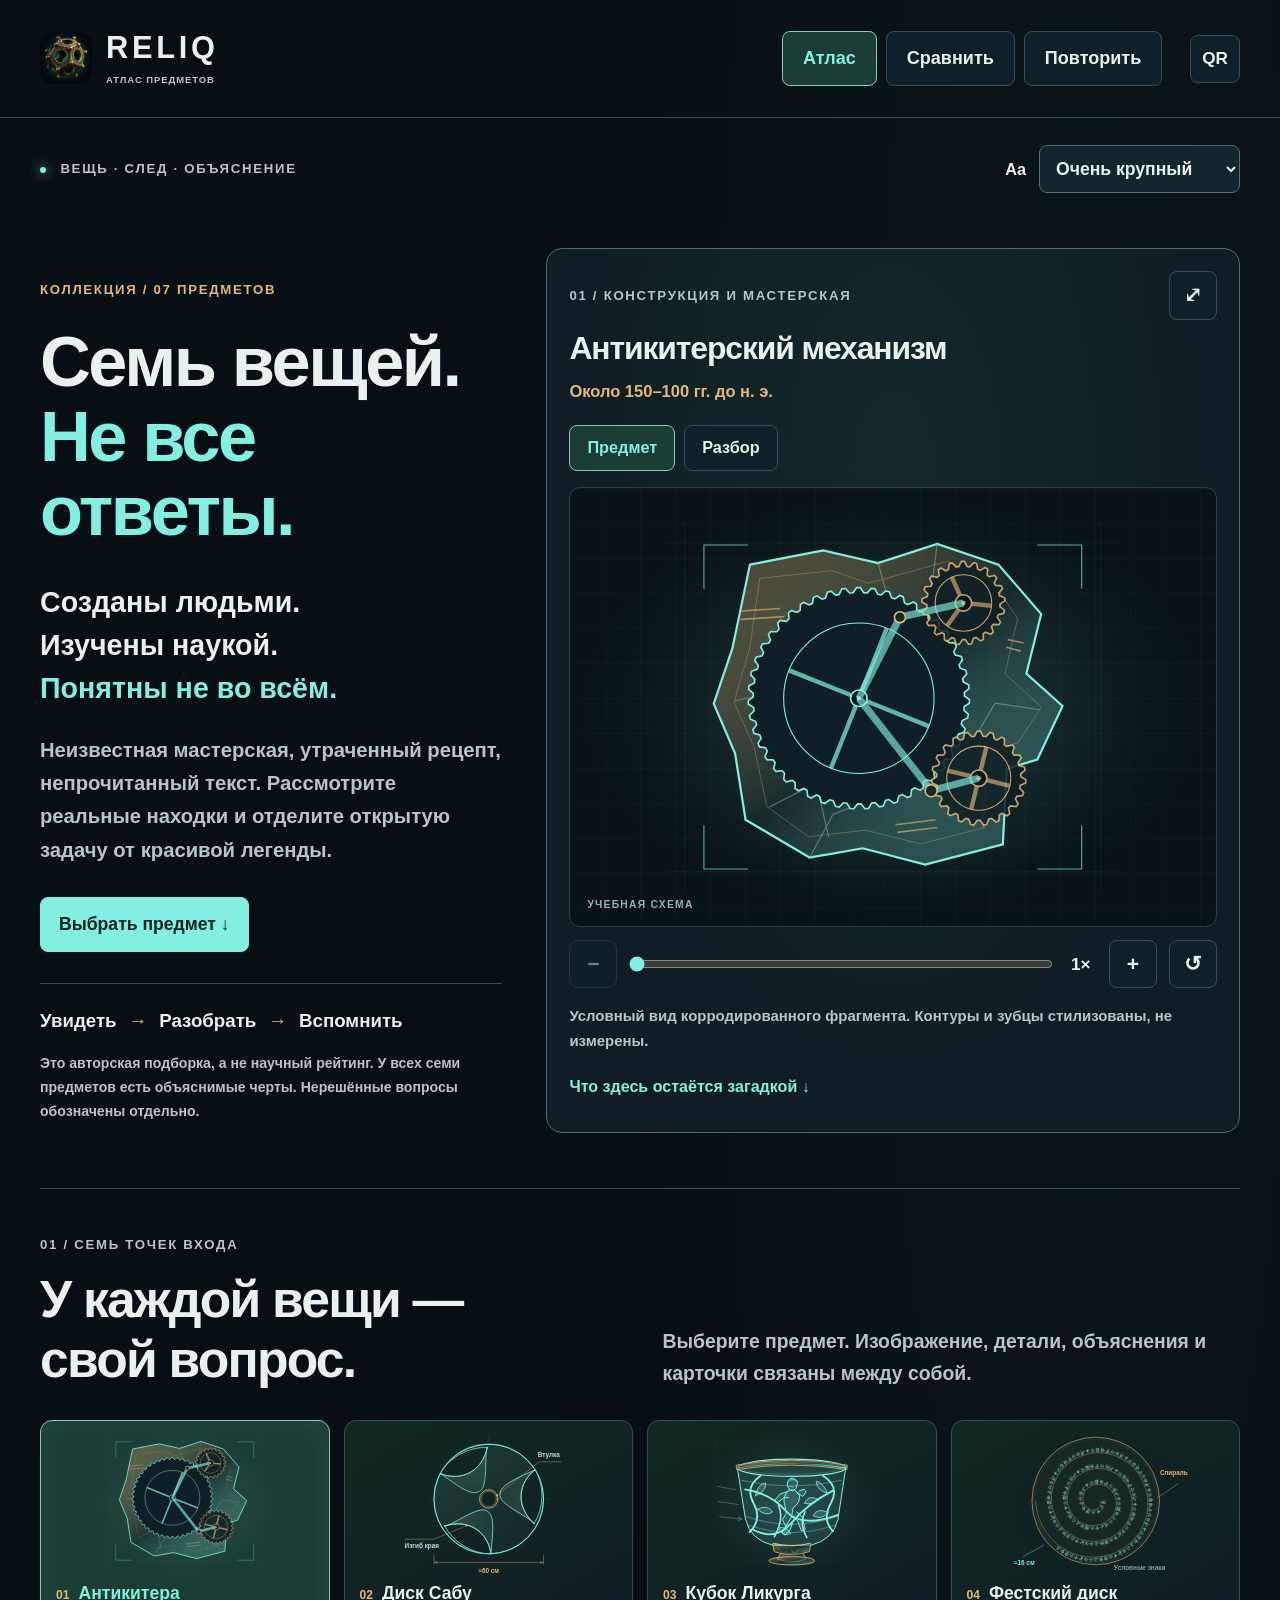
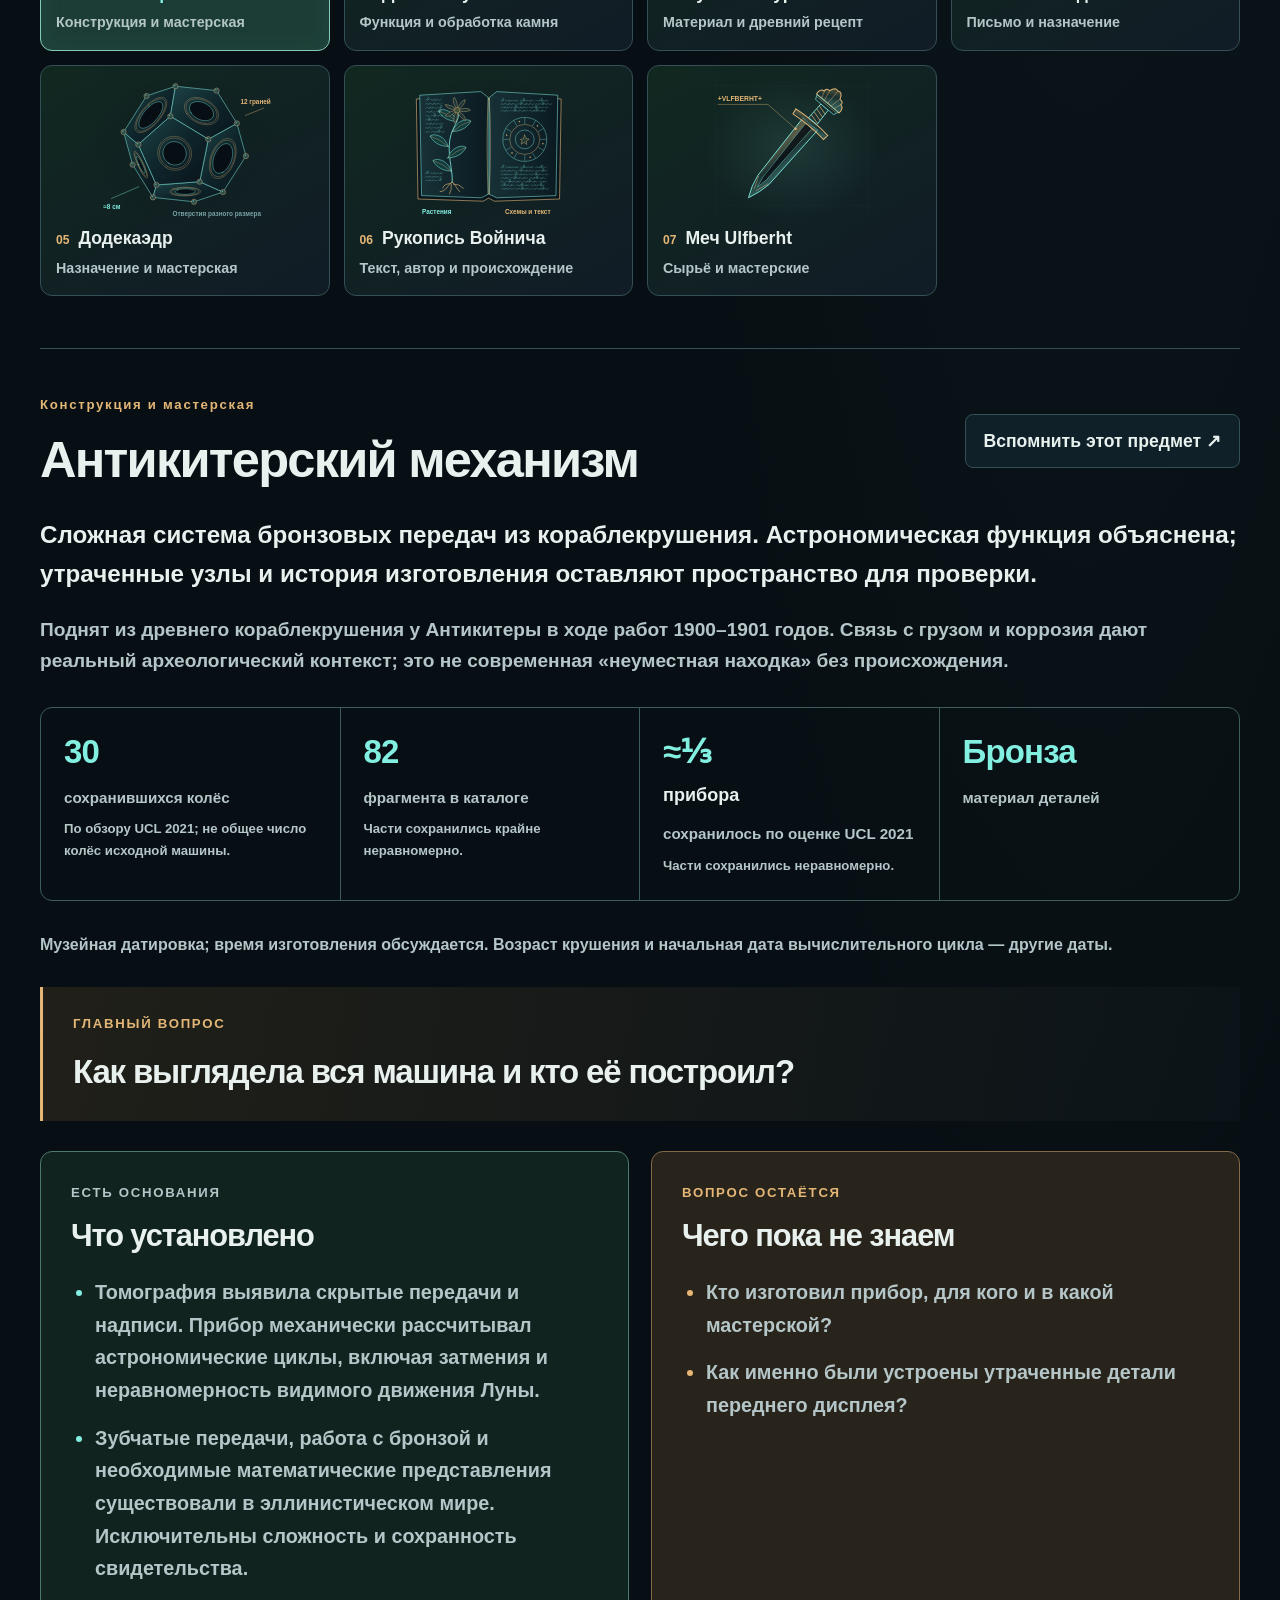
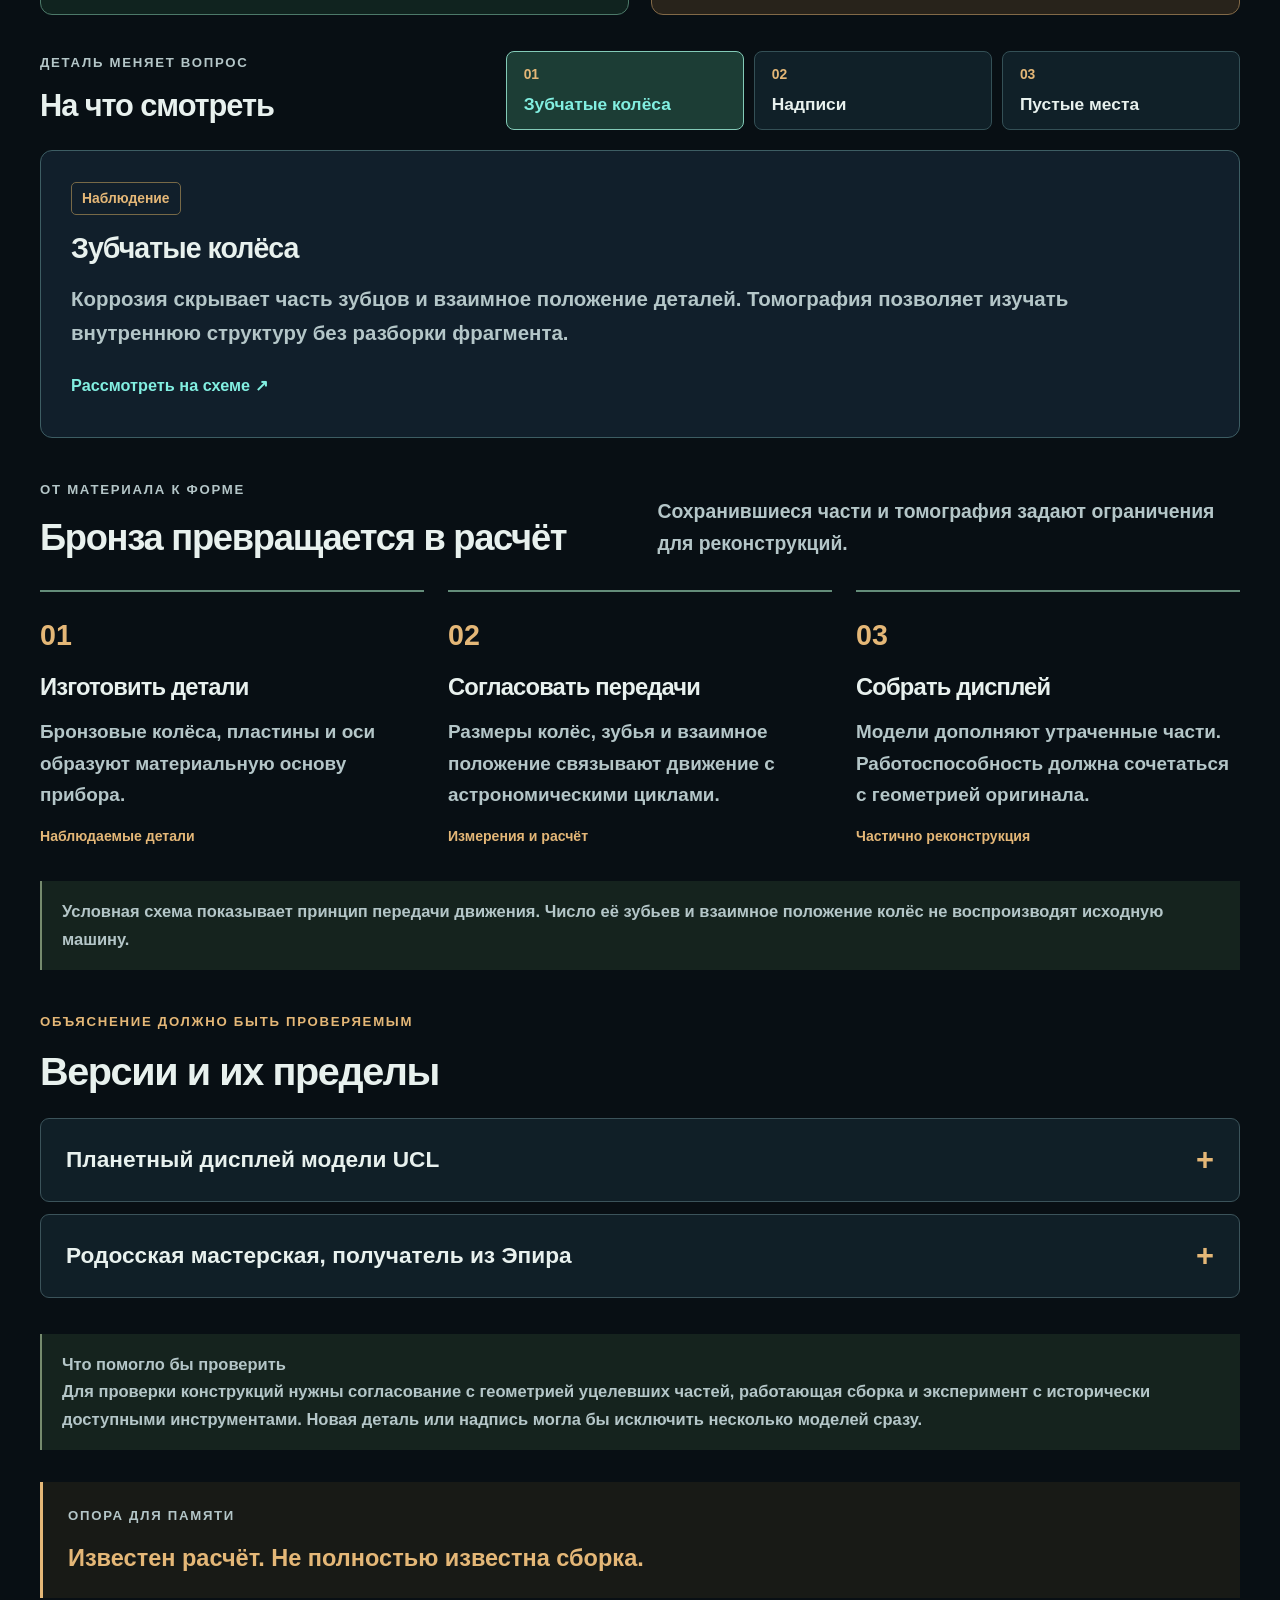
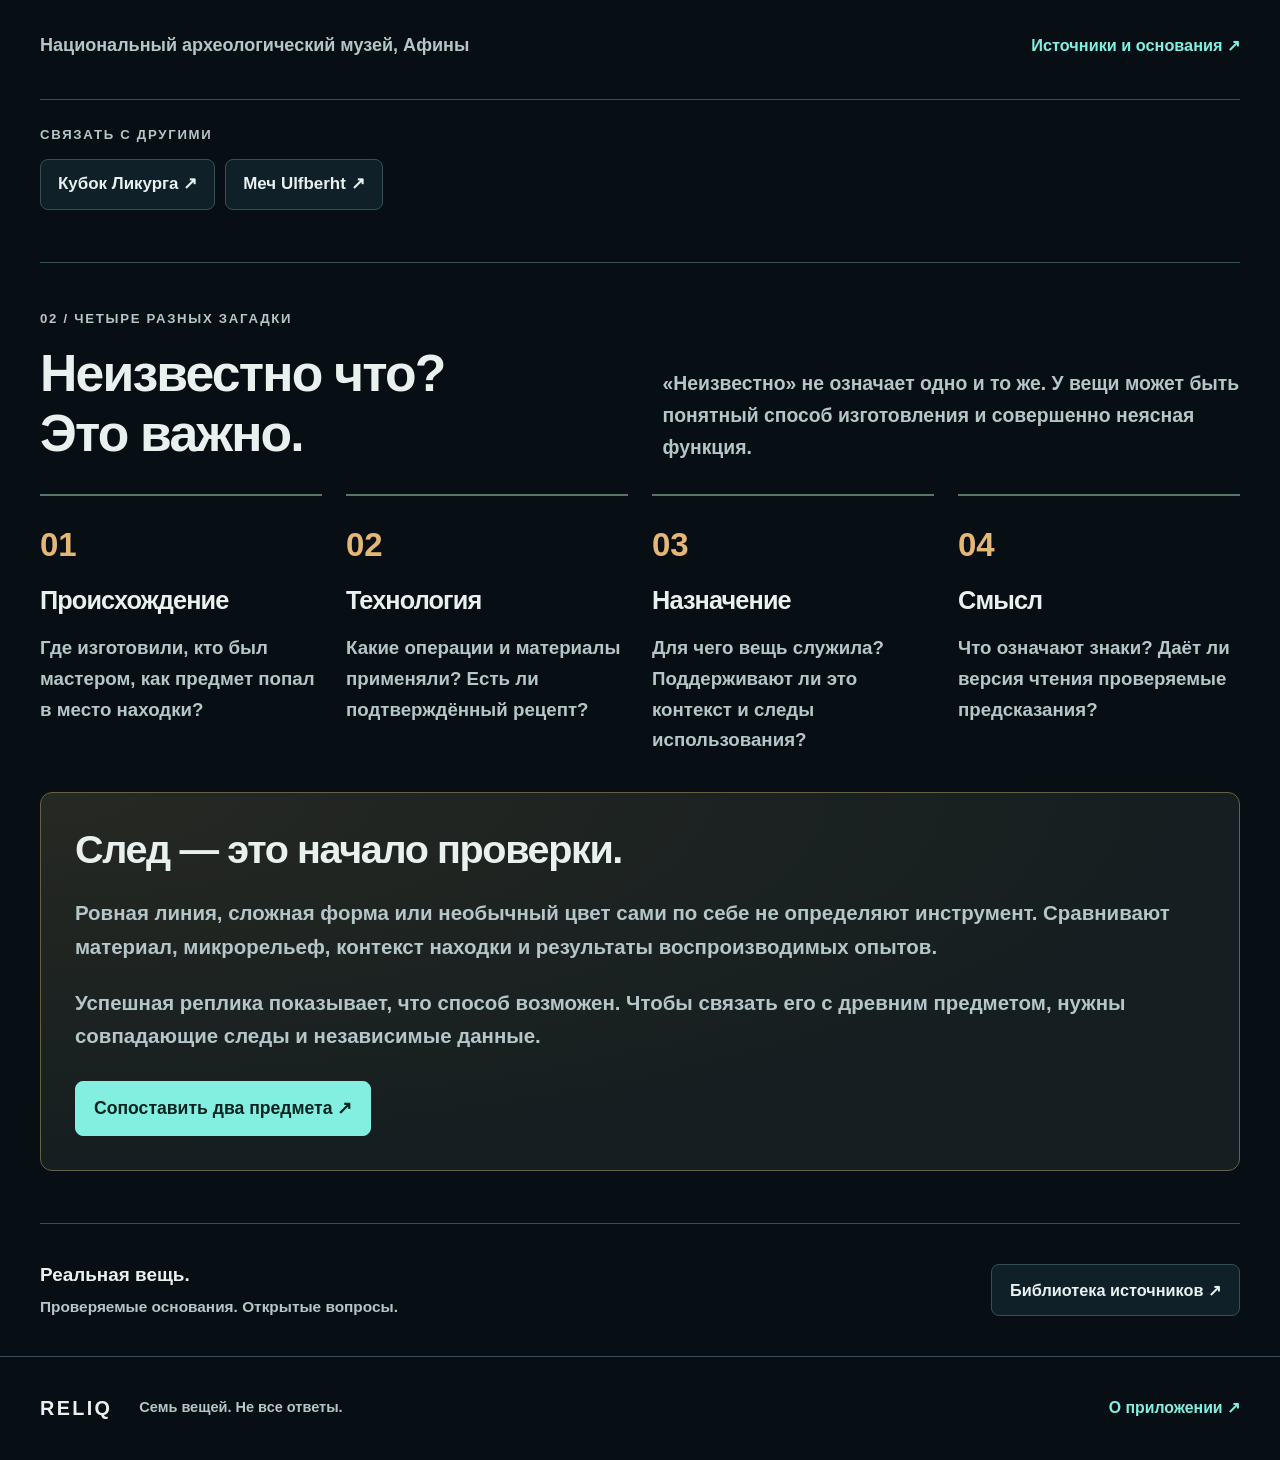
==== commit da805c63: "Replace RELIQ app icon with bronze dodecahedron artwork" ====
--- a/docs/index.html
+++ b/docs/index.html
@@ -1,6 +1,6 @@
 <!doctype html>
 <html lang="ru" data-text-size="large">
-<head><meta charset="utf-8"><meta name="viewport" content="width=device-width,initial-scale=1,viewport-fit=cover"><meta name="theme-color" content="#080f14"><meta name="atlas-app" content="reliq"><meta name="atlas-version" content="r-dbfb408ecc712c3d41a0"><meta name="atlas-built" content="2026-10-11T17:22:34+00:00"><meta name="description" content="Семь подлинных исторических предметов: что известно о технологии, что остаётся загадкой и как это проверяют. Неоновые схемы и тренировка памяти."><meta name="application-name" content="RELIQ"><meta name="apple-mobile-web-app-title" content="RELIQ"><meta name="apple-mobile-web-app-capable" content="yes"><title>RELIQ — Семь вещей. Не все ответы.</title><link rel="icon" href="assets/favicon-32.png" type="image/png"><link rel="apple-touch-icon" href="assets/apple-touch-icon.png"><link rel="manifest" href="site.webmanifest"><script>try{const s=localStorage.getItem('reliq-text-size');if(['normal','large','xlarge'].includes(s))document.documentElement.dataset.textSize=s;}catch{}</script><style>:root{color-scheme:dark;--bg:#080f14;--panel:#102027;--text:#e8f1ee;--muted:#b4c6c8;--cyan:#82efe1;--copper:#e4b777;--line:#345056;font-size:20px;scroll-behavior:smooth;scroll-padding-top:25px}html[data-text-size=large]{font-size:22px}html[data-text-size=xlarge]{font-size:24px}*{box-sizing:border-box}body{margin:0;background:radial-gradient(ellipse at 85% 10%,#132b2c40,transparent 30%),var(--bg);color:var(--text);font-family:-apple-system,BlinkMacSystemFont,"Segoe UI",sans-serif;line-height:1.65;font-weight:600;-webkit-text-size-adjust:100%;overflow-wrap:normal;word-break:normal;hyphens:none}button,input,select{font:inherit}button,a,input,select,summary{-webkit-tap-highlight-color:transparent}button{color:var(--text);background:#102028;border:1px solid var(--line);border-radius:8px;cursor:pointer;line-height:1.45;font-weight:750;min-height:46px;padding:12px 17px}button:hover{border-color:#83bbad;background:#1b3936}button:disabled{opacity:.45;cursor:default}button.active{background:#1c3d35;border-color:#83cbb8;color:var(--cyan)}a{color:var(--cyan)}button:focus-visible,a:focus-visible,input:focus-visible,select:focus-visible,summary:focus-visible,[tabindex]:focus-visible{outline:3px solid #e4b777;outline-offset:5px}button[hidden],[hidden]{display:none!important}h1,h2,h3,h4,p{margin:0}h1,h2,h3,h4{line-height:1.16;letter-spacing:-.035em;font-weight:790}h1{font-size:3.35rem}h2{font-size:2.35rem}h3{font-size:1.4rem}h4{font-size:1.15rem}p+p{margin-top:1rem}em{font-style:normal;color:var(--cyan)}main,.site-header,footer{max-width:1510px;margin:auto;padding-left:40px;padding-right:40px}section{min-width:0}.site-header{display:flex;align-items:center;gap:28px;min-height:118px;border-bottom:1px solid var(--line)}.brand{display:flex;gap:14px;align-items:center;text-decoration:none;color:var(--text);flex:none;font-size:1.4rem;letter-spacing:.12em;font-weight:850;line-height:1.1}.brand img{border-radius:13px}.brand small{display:block;font-size:.43rem;letter-spacing:.1em;color:var(--muted);margin-top:10px}.main-nav{display:flex;gap:9px;margin-left:auto}.main-nav button{font-size:.82rem;padding:13px 20px;white-space:nowrap}.icon-button{padding:8px 11px;min-width:48px;min-height:48px;flex:none;font-size:.96rem}#qr-button{font-size:.78rem}.utility-bar{display:flex;align-items:center;justify-content:space-between;gap:25px;padding:27px 0}.eyebrow{display:block;font-size:.6rem;font-weight:780;letter-spacing:.13em;line-height:1.75;color:var(--muted)}.eyebrow i{display:inline-block;width:6px;height:6px;background:var(--cyan);border-radius:50%;box-shadow:0 0 12px #81efdf;margin-right:9px;vertical-align:middle}.copper{color:var(--copper)}.reading-controls{display:flex;align-items:center;gap:13px;font-size:.74rem}.reading-controls>span{white-space:nowrap}select{background:#14262d;color:var(--text);border:1px solid #526e72;border-radius:8px;min-height:48px;font-size:.8rem;font-weight:750;padding:8px 30px 8px 12px;max-width:100%}.primary-button,.secondary-button,.text-link,.source-link{display:inline-flex;align-items:center;justify-content:center;min-height:48px;font-size:.8rem;padding:13px 18px;line-height:1.5;font-weight:750;border:1px solid var(--line);border-radius:8px;text-decoration:none}.primary-button{background:var(--cyan);color:#082320;border-color:var(--cyan)}.primary-button:hover{background:#adffeb;color:#06201c}.secondary-button{background:#102028;color:var(--text)}.text-link,.source-link{border:none;background:none;color:var(--cyan);padding:8px 0;text-align:left;justify-content:flex-start}.source-link{font-size:.74rem}.caption{font-size:.73rem;color:var(--muted);line-height:1.7}.skip-link{position:fixed;z-index:100;top:10px;left:10px;padding:12px;background:var(--cyan);color:var(--bg);transform:translateY(-200%)}.skip-link:focus{transform:none}.hero{display:grid;grid-template-columns:.8fr 1.2fr;gap:44px;padding:28px 0 55px;align-items:start}.hero>*{min-width:0}.hero-copy{padding-top:30px}.hero h1{font-size:3.2rem;line-height:1.06;margin:24px 0 32px}.hero-lead{font-size:1.3rem;line-height:1.5}.hero-lead span{color:var(--cyan)}.hero-copy>p:not(.hero-lead):not(.caption){font-size:.92rem;color:var(--muted);margin-top:24px}.hero-copy>.primary-button{margin-top:30px}.hero-route{display:flex;gap:12px;flex-wrap:wrap;border-top:1px solid var(--line);padding-top:22px;margin-top:31px;font-size:.85rem}.hero-route b{color:var(--copper)}.hero-copy .caption{font-size:.64rem;margin-top:16px}.object-viewer{min-width:0;border:1px solid #49716c;border-radius:16px;background:radial-gradient(ellipse at 50% 25%,#24513e35,transparent 68%),#101d24;padding:22px}.viewer-heading{display:flex;justify-content:space-between;align-items:center;gap:20px}.object-viewer h2{font-size:1.45rem;line-height:1.25;margin:9px 0}.viewer-date{font-size:.75rem;color:var(--copper)}.viewer-tabs{display:flex;gap:9px;margin:20px 0 16px}.viewer-tabs button{font-size:.74rem;padding:10px 17px}.diagram-viewport{position:relative;overflow:hidden;height:440px;width:100%;border:1px solid #24413c;border-radius:11px;background:radial-gradient(ellipse at center,#2038306e,#081217 70%);isolation:isolate}.diagram-viewport:before{content:'';position:absolute;inset:0;background-image:linear-gradient(#81c7ad09 1px,transparent 1px),linear-gradient(90deg,#81c7ad09 1px,transparent 1px);background-size:35px 35px;pointer-events:none}.diagram-art{position:absolute;inset:0;transform-origin:center;pointer-events:none;will-change:transform}.diagram-art svg{width:100%;height:100%;display:block}.diagram-viewport.zoomed{touch-action:none;cursor:grab}.diagram-viewport.dragging{cursor:grabbing}.schema-tag{position:absolute;bottom:13px;left:17px;font-size:.47rem;font-weight:750;letter-spacing:.12em;color:#91b4ae;pointer-events:none}.zoom-toolbar{display:flex;align-items:center;gap:12px;margin-top:13px}.zoom-toolbar input{min-width:0;flex:1;height:44px;accent-color:var(--cyan);margin:0}.zoom-toolbar output{min-width:3.4ch;font-size:.78rem;text-align:center;white-space:nowrap}.viewer-note{font-size:.68rem;color:var(--muted);margin-top:16px}.object-viewer>.text-link{font-size:.73rem;margin-top:8px}.content-section{padding:44px 0 52px;border-top:1px solid var(--line)}.section-heading{display:grid;grid-template-columns:1fr 1fr;gap:45px;align-items:end;margin-bottom:30px}.section-heading h2,.section-heading h3{margin-top:14px}.section-heading>p{font-size:.88rem;color:var(--muted)}.object-list{display:grid;grid-template-columns:repeat(4,minmax(0,1fr));gap:14px}.object-card{display:flex;flex-direction:column;text-align:left;min-width:0;padding:0 15px 17px;border-radius:12px;background:linear-gradient(150deg,#112820,#111c26)}.object-card .thumb{display:block;width:100%;height:160px;pointer-events:none}.object-card svg{display:block;width:100%;height:100%;pointer-events:none}.object-card .object-label{display:flex;gap:9px;align-items:baseline;font-size:.8rem;line-height:1.4}.object-card .object-label>span{font-size:.55rem;color:var(--copper);flex:none}.object-card .object-small{font-size:.65rem;color:var(--muted);margin-top:7px;font-weight:600}.object-card.active{box-shadow:inset 0 0 25px #58bdad16}.object-heading{display:flex;gap:30px;align-items:center;justify-content:space-between}.object-heading>div{min-width:0}.object-heading h2{font-size:2.3rem;margin-top:14px}.object-heading>button{flex:none;max-width:100%}.object-lead{font-size:1.1rem;line-height:1.6;max-width:1200px;margin-top:27px}.spec-grid{display:grid;grid-template-columns:repeat(4,minmax(0,1fr));gap:0;border:1px solid #3c5e5b;border-radius:12px;margin:30px 0;overflow:hidden}.spec{padding:23px;border-right:1px solid #3c5e5b;min-width:0}.spec:last-child{border:0}.spec strong{display:block;font-size:1.5rem;color:var(--cyan);line-height:1.3;letter-spacing:-.025em}.spec .spec-unit{font-size:.82rem;font-weight:700;display:block;margin-top:7px;color:var(--text)}.spec .spec-label{font-size:.69rem;color:var(--muted);display:block;margin-top:12px;line-height:1.55}.question-band{padding:25px 30px;border-left:3px solid var(--copper);background:linear-gradient(100deg,#40351f70,#17242a30);margin:30px 0}.question-band h3{font-size:1.5rem;line-height:1.45;margin-top:13px;max-width:1100px}.evidence-columns{display:grid;grid-template-columns:1fr 1fr;gap:22px}.evidence-card{padding:29px 30px;border:1px solid #4c7969;border-radius:12px;background:#10231f;min-width:0}.evidence-card.unknown{border-color:#826947;background:#28231b}.evidence-card h3{margin:14px 0 22px;font-size:1.4rem}.evidence-card ul{padding-left:24px;margin:0;font-size:.9rem;color:var(--muted)}.evidence-card li+li{margin-top:15px}.evidence-card li::marker{color:var(--cyan)}.evidence-card.unknown li::marker{color:var(--copper)}.clue-section{margin-top:36px;display:grid;grid-template-columns:.6fr 1fr;gap:20px 25px}.clue-section>div:first-child h3{margin-top:14px}.clue-buttons{display:flex;gap:10px;flex-wrap:wrap;align-items:start}.clue-buttons button{font-size:.79rem;flex:1;min-width:150px;text-align:left}.clue-buttons button span{display:block;color:var(--copper);font-size:.63rem;margin-bottom:8px}.clue-panel{grid-column:1/-1;padding:27px 30px;border:1px solid #3d5d63;border-radius:12px;background:#111f2b}.evidence-label{display:inline-block;color:var(--copper);border:1px solid #776947;border-radius:5px;padding:4px 10px;font-size:.63rem}.clue-panel h4{margin:17px 0;font-size:1.3rem}.clue-panel p{font-size:.93rem;max-width:1100px;color:var(--muted)}.clue-panel .text-link{font-size:.74rem;margin-top:12px}.manufacture{margin:40px 0}.manufacture .section-heading{gap:35px}.manufacture h3{font-size:1.65rem;line-height:1.25}.process-list{list-style:none;padding:0;margin:0;display:grid;grid-template-columns:repeat(3,minmax(0,1fr));gap:24px;counter-reset:step}.process-list li{min-width:0;border-top:2px solid #648d7a;padding:20px 0 5px;counter-increment:step}.process-list li:before{content:'0'counter(step);display:block;font-size:1.3rem;color:var(--copper);margin-bottom:12px}.process-list h4{font-size:1.08rem;line-height:1.35;margin-bottom:13px}.process-list p{font-size:.86rem;color:var(--muted)}.process-list .step-status{display:inline-block;font-size:.64rem;color:var(--copper);margin-top:15px}.process-note{font-size:.75rem;color:var(--muted);padding:17px 20px;border-left:2px solid #768b6e;background:#15231e;margin-top:24px}.hypotheses>h3{font-size:1.8rem;margin:16px 0 23px}.hypothesis-list{display:grid;gap:12px}.hypothesis-list details{border:1px solid #3b535a;border-radius:9px;background:#101f27;padding:0 25px}.hypothesis-list summary{display:flex;align-items:center;justify-content:space-between;gap:20px;cursor:pointer;list-style:none;min-height:75px;padding:18px 0;font-size:1.03rem;line-height:1.5}.hypothesis-list summary::-webkit-details-marker{display:none}.hypothesis-list summary::after{content:'+';font-size:1.4rem;color:var(--copper);flex:none}.hypothesis-list details[open] summary::after{content:'−'}.hypothesis-body{padding:0 0 24px}.hypothesis-body p{font-size:.87rem;color:var(--muted)}.hypothesis-body strong{color:var(--text)}.hypothesis-body .test-idea{border-left:2px solid var(--cyan);padding:14px 18px;background:#14332c;margin-top:18px}.memory-anchor{padding:22px 25px;background:#39301d55;border-left:3px solid var(--copper);margin:32px 0 23px}.memory-anchor p{color:var(--copper);font-size:1.07rem;line-height:1.55;margin-top:13px;font-weight:750}.object-bottom{display:flex;align-items:center;justify-content:space-between;gap:28px;flex-wrap:wrap}.object-bottom p{font-size:.82rem;color:var(--muted);max-width:1000px}.related-row{border-top:1px solid var(--line);margin-top:30px;padding-top:23px}.related-row>div{display:flex;gap:10px;flex-wrap:wrap;margin-top:13px}.related-row button{font-size:.77rem;text-align:left}.method-grid{display:grid;grid-template-columns:repeat(4,minmax(0,1fr));gap:24px}.method-grid article{border-top:2px solid #597568;padding-top:22px;min-width:0}.method-mark{color:var(--copper);font-size:1.5rem}.method-grid h3{font-size:1.15rem;margin:13px 0 18px}.method-grid p{font-size:.85rem;color:var(--muted)}.reasoning-note{border:1px solid #695f44;background:radial-gradient(ellipse at 0 0,#69502e35,transparent 70%),#151e20;padding:34px;border-radius:12px;margin-top:36px}.reasoning-note h3{font-size:1.8rem;margin-bottom:23px}.reasoning-note p{color:var(--muted);font-size:.93rem;max-width:1180px}.reasoning-note .primary-button{margin-top:28px}.mode-intro{max-width:1100px;padding:26px 0 33px}.mode-intro h1{margin:22px 0 25px;font-size:2.85rem}.mode-intro>p{font-size:.96rem;color:var(--muted);max-width:1050px}.compare-selects,.study-filters{display:grid;grid-template-columns:1fr 1fr;gap:25px}.compare-selects label,.study-filters label{display:flex;flex-direction:column;gap:9px;font-size:.83rem;min-width:0}.compare-selects select,.study-filters select{width:100%}.compare-grid{display:grid;grid-template-columns:1fr 1fr;gap:24px;margin-top:27px}.compare-card{min-width:0;border:1px solid #42665f;border-radius:14px;padding:28px;background:#11231f}.compare-card:nth-child(2){background:#21231e;border-color:#72674c}.compare-art{height:250px}.compare-art svg{width:100%;height:100%}.compare-card h2{font-size:1.6rem;line-height:1.3;margin:12px 0 25px}.compare-card .compare-fact{border-top:1px solid #4a6358;padding-top:18px;margin-top:18px}.compare-fact>span{font-size:.64rem;color:var(--copper);letter-spacing:.07em}.compare-fact p{font-size:.89rem;margin-top:10px;color:var(--muted)}.compare-card>button{margin-top:20px;font-size:.8rem}.compare-reflection{margin:32px 0 45px;border:1px solid #5d7965;border-radius:13px;padding:32px;background:#132a22}.compare-reflection h2{font-size:1.7rem;margin:18px 0 24px;line-height:1.3}.compare-reflection>p{font-size:.95rem;color:var(--muted)}.compare-reflection>.primary-button{margin:25px 0}.compare-reflection #comparison-answer{font-size:.93rem;color:var(--cyan);border-left:3px solid var(--copper);padding:5px 0 5px 23px;margin-bottom:20px}.learn-overview,.review-session,.review-complete{max-width:1100px;margin:auto;padding:32px 0 70px;min-height:65vh}.learn-overview h1{font-size:2.85rem;margin:23px 0 28px}.learn-overview>p{font-size:.98rem;color:var(--muted)}.learn-stats{display:grid;grid-template-columns:repeat(3,minmax(0,1fr));gap:25px;padding:26px;border:1px solid var(--line);border-radius:12px;margin:30px 0}.learn-stats strong{font-size:2.25rem;color:var(--cyan);line-height:1.4;display:block}.learn-stats span{font-size:.74rem;color:var(--muted)}.study-filters{border-top:1px solid var(--line);padding-top:26px}#review-ready-note{font-size:.84rem;margin:24px 0;color:var(--muted)}.review-actions{display:flex;gap:25px;flex-wrap:wrap;align-items:center;margin:22px 0}.learn-overview>.caption{font-size:.76rem;line-height:1.8;margin-top:26px}.session-top{display:flex;align-items:center;justify-content:space-between;gap:20px;margin-bottom:22px}.session-top .text-link,.session-top>span{font-size:.76rem}.session-top>span{white-space:nowrap}.flashcard{padding:33px 36px;border:1px solid #548a79;border-radius:13px;background:linear-gradient(140deg,#14322a,#101d27);min-height:320px}.card-kickers{display:flex;gap:20px;justify-content:space-between;flex-wrap:wrap}.flashcard h2{font-size:1.6rem;line-height:1.4;max-width:900px;margin:28px 0}.flashcard h3{font-size:1.22rem;line-height:1.45;color:var(--cyan);margin:25px 0 19px}#card-detail{font-size:.92rem;color:var(--muted)}.card-context{display:flex;flex-wrap:wrap;gap:10px;margin:14px 0}.card-context button{font-size:.78rem;text-align:left;color:var(--cyan)}.flashcard .memory-anchor{margin:25px 0}.rating-buttons{display:grid;grid-template-columns:1fr 1fr;gap:17px;margin-top:23px}.rating-buttons button{display:flex;flex-direction:column;gap:8px;align-items:flex-start;padding:20px 24px;text-align:left}.rating-buttons button:last-child{background:#17372d;border-color:#70a185}.rating-buttons strong{font-size:.94rem}.rating-buttons span{font-size:.73rem;color:var(--muted)}.review-complete h2{margin:24px 0}.review-complete p{font-size:1rem;color:var(--muted);margin-bottom:28px}.return-to-study{display:flex;align-items:center;gap:24px;border:1px solid #937d56;border-radius:10px;padding:20px 24px;background:#332b1d;margin-bottom:24px}.return-to-study p{font-size:.86rem;flex:1}.return-to-study button{font-size:.77rem}.save-notice{padding:19px;background:#503c2055;color:var(--copper);border-left:3px solid var(--copper);font-size:.88rem;margin-bottom:25px}.source-strip{display:flex;align-items:center;justify-content:space-between;gap:30px;padding:35px 0;border-top:1px solid var(--line)}.source-strip p{font-size:.86rem}.source-strip p span{font-size:.7rem;color:var(--muted)}.source-strip>button{flex:none;font-size:.74rem}footer{display:flex;gap:27px;align-items:center;flex-wrap:wrap;border-top:1px solid var(--line);padding-top:27px;padding-bottom:max(28px,env(safe-area-inset-bottom));font-size:.66rem;color:var(--muted)}.footer-brand{font-size:.9rem;font-weight:850;letter-spacing:.12em;text-decoration:none;color:var(--text)}footer .text-link{margin-left:auto;font-size:.72rem}dialog{background:#101e26;color:var(--text);border:1px solid #72998b;border-radius:16px;width:min(850px,calc(100vw - 32px));max-height:calc(100dvh - 32px);padding:30px;overflow:auto}dialog::backdrop{background:#020808d9;backdrop-filter:blur(7px)}.dialog-top{display:flex;align-items:center;justify-content:space-between;gap:20px;margin-bottom:22px}dialog h2{font-size:1.9rem;margin-bottom:25px}dialog p{font-size:.9rem;color:var(--muted);line-height:1.65}dialog .caption{font-size:.73rem;margin-top:25px}.source-item{padding:25px 0;border-top:1px solid var(--line)}.source-item h3{font-size:1.07rem;line-height:1.5;margin:13px 0}.source-item p{font-size:.83rem}.source-item a,.qr-url{overflow-wrap:anywhere}.source-item .caption{margin-top:15px;font-size:.72rem}.qr-art{max-width:330px;width:100%;margin:25px auto;background:white;border-radius:9px;padding:12px}.qr-art svg{width:100%;height:auto;display:block}.qr-url{display:block;font-size:.82rem;margin:20px 0}.toast{position:fixed;z-index:100;bottom:max(24px,env(safe-area-inset-bottom));left:50%;transform:translate(-50%,150px);opacity:0;max-width:calc(100vw - 32px);width:max-content;pointer-events:none;border:1px solid #87bda5;border-radius:10px;background:#12271f;color:var(--text);padding:16px 24px;font-size:.85rem;transition:transform .2s,opacity .2s}.toast.show{transform:translate(-50%,0);opacity:1}#viewer-dialog{width:min(1450px,calc(100vw - 24px));padding:12px;max-height:calc(100dvh - 24px)}#viewer-dialog .object-viewer{border:0;padding:10px}#viewer-dialog .diagram-viewport{height:max(230px,calc(100dvh - 365px))}#viewer-dialog .viewer-note{font-size:.64rem}#viewer-dialog #viewer-explore{display:none}
+<head><meta charset="utf-8"><meta name="viewport" content="width=device-width,initial-scale=1,viewport-fit=cover"><meta name="theme-color" content="#080f14"><meta name="atlas-app" content="reliq"><meta name="atlas-version" content="r-f36e325cb6f03dc8f53b"><meta name="atlas-built" content="2026-10-11T18:10:28+00:00"><meta name="description" content="Семь подлинных исторических предметов: что известно о технологии, что остаётся загадкой и как это проверяют. Неоновые схемы и тренировка памяти."><meta name="application-name" content="RELIQ"><meta name="apple-mobile-web-app-title" content="RELIQ"><meta name="apple-mobile-web-app-capable" content="yes"><title>RELIQ — Семь вещей. Не все ответы.</title><link rel="icon" href="assets/favicon-32.png?v=d8bd7c1b4b36" type="image/png"><link rel="apple-touch-icon" href="assets/apple-touch-icon.png?v=d8bd7c1b4b36"><link rel="manifest" href="site.webmanifest?v=d8bd7c1b4b36"><script>try{const s=localStorage.getItem('reliq-text-size');if(['normal','large','xlarge'].includes(s))document.documentElement.dataset.textSize=s;}catch{}</script><style>:root{color-scheme:dark;--bg:#080f14;--panel:#102027;--text:#e8f1ee;--muted:#b4c6c8;--cyan:#82efe1;--copper:#e4b777;--line:#345056;font-size:20px;scroll-behavior:smooth;scroll-padding-top:25px}html[data-text-size=large]{font-size:22px}html[data-text-size=xlarge]{font-size:24px}*{box-sizing:border-box}body{margin:0;background:radial-gradient(ellipse at 85% 10%,#132b2c40,transparent 30%),var(--bg);color:var(--text);font-family:-apple-system,BlinkMacSystemFont,"Segoe UI",sans-serif;line-height:1.65;font-weight:600;-webkit-text-size-adjust:100%;overflow-wrap:normal;word-break:normal;hyphens:none}button,input,select{font:inherit}button,a,input,select,summary{-webkit-tap-highlight-color:transparent}button{color:var(--text);background:#102028;border:1px solid var(--line);border-radius:8px;cursor:pointer;line-height:1.45;font-weight:750;min-height:46px;padding:12px 17px}button:hover{border-color:#83bbad;background:#1b3936}button:disabled{opacity:.45;cursor:default}button.active{background:#1c3d35;border-color:#83cbb8;color:var(--cyan)}a{color:var(--cyan)}button:focus-visible,a:focus-visible,input:focus-visible,select:focus-visible,summary:focus-visible,[tabindex]:focus-visible{outline:3px solid #e4b777;outline-offset:5px}button[hidden],[hidden]{display:none!important}h1,h2,h3,h4,p{margin:0}h1,h2,h3,h4{line-height:1.16;letter-spacing:-.035em;font-weight:790}h1{font-size:3.35rem}h2{font-size:2.35rem}h3{font-size:1.4rem}h4{font-size:1.15rem}p+p{margin-top:1rem}em{font-style:normal;color:var(--cyan)}main,.site-header,footer{max-width:1510px;margin:auto;padding-left:40px;padding-right:40px}section{min-width:0}.site-header{display:flex;align-items:center;gap:28px;min-height:118px;border-bottom:1px solid var(--line)}.brand{display:flex;gap:14px;align-items:center;text-decoration:none;color:var(--text);flex:none;font-size:1.4rem;letter-spacing:.12em;font-weight:850;line-height:1.1}.brand img{border-radius:13px}.brand small{display:block;font-size:.43rem;letter-spacing:.1em;color:var(--muted);margin-top:10px}.main-nav{display:flex;gap:9px;margin-left:auto}.main-nav button{font-size:.82rem;padding:13px 20px;white-space:nowrap}.icon-button{padding:8px 11px;min-width:48px;min-height:48px;flex:none;font-size:.96rem}#qr-button{font-size:.78rem}.utility-bar{display:flex;align-items:center;justify-content:space-between;gap:25px;padding:27px 0}.eyebrow{display:block;font-size:.6rem;font-weight:780;letter-spacing:.13em;line-height:1.75;color:var(--muted)}.eyebrow i{display:inline-block;width:6px;height:6px;background:var(--cyan);border-radius:50%;box-shadow:0 0 12px #81efdf;margin-right:9px;vertical-align:middle}.copper{color:var(--copper)}.reading-controls{display:flex;align-items:center;gap:13px;font-size:.74rem}.reading-controls>span{white-space:nowrap}select{background:#14262d;color:var(--text);border:1px solid #526e72;border-radius:8px;min-height:48px;font-size:.8rem;font-weight:750;padding:8px 30px 8px 12px;max-width:100%}.primary-button,.secondary-button,.text-link,.source-link{display:inline-flex;align-items:center;justify-content:center;min-height:48px;font-size:.8rem;padding:13px 18px;line-height:1.5;font-weight:750;border:1px solid var(--line);border-radius:8px;text-decoration:none}.primary-button{background:var(--cyan);color:#082320;border-color:var(--cyan)}.primary-button:hover{background:#adffeb;color:#06201c}.secondary-button{background:#102028;color:var(--text)}.text-link,.source-link{border:none;background:none;color:var(--cyan);padding:8px 0;text-align:left;justify-content:flex-start}.source-link{font-size:.74rem}.caption{font-size:.73rem;color:var(--muted);line-height:1.7}.skip-link{position:fixed;z-index:100;top:10px;left:10px;padding:12px;background:var(--cyan);color:var(--bg);transform:translateY(-200%)}.skip-link:focus{transform:none}.hero{display:grid;grid-template-columns:.8fr 1.2fr;gap:44px;padding:28px 0 55px;align-items:start}.hero>*{min-width:0}.hero-copy{padding-top:30px}.hero h1{font-size:3.2rem;line-height:1.06;margin:24px 0 32px}.hero-lead{font-size:1.3rem;line-height:1.5}.hero-lead span{color:var(--cyan)}.hero-copy>p:not(.hero-lead):not(.caption){font-size:.92rem;color:var(--muted);margin-top:24px}.hero-copy>.primary-button{margin-top:30px}.hero-route{display:flex;gap:12px;flex-wrap:wrap;border-top:1px solid var(--line);padding-top:22px;margin-top:31px;font-size:.85rem}.hero-route b{color:var(--copper)}.hero-copy .caption{font-size:.64rem;margin-top:16px}.object-viewer{min-width:0;border:1px solid #49716c;border-radius:16px;background:radial-gradient(ellipse at 50% 25%,#24513e35,transparent 68%),#101d24;padding:22px}.viewer-heading{display:flex;justify-content:space-between;align-items:center;gap:20px}.object-viewer h2{font-size:1.45rem;line-height:1.25;margin:9px 0}.viewer-date{font-size:.75rem;color:var(--copper)}.viewer-tabs{display:flex;gap:9px;margin:20px 0 16px}.viewer-tabs button{font-size:.74rem;padding:10px 17px}.diagram-viewport{position:relative;overflow:hidden;height:440px;width:100%;border:1px solid #24413c;border-radius:11px;background:radial-gradient(ellipse at center,#2038306e,#081217 70%);isolation:isolate}.diagram-viewport:before{content:'';position:absolute;inset:0;background-image:linear-gradient(#81c7ad09 1px,transparent 1px),linear-gradient(90deg,#81c7ad09 1px,transparent 1px);background-size:35px 35px;pointer-events:none}.diagram-art{position:absolute;inset:0;transform-origin:center;pointer-events:none;will-change:transform}.diagram-art svg{width:100%;height:100%;display:block}.diagram-viewport.zoomed{touch-action:none;cursor:grab}.diagram-viewport.dragging{cursor:grabbing}.schema-tag{position:absolute;bottom:13px;left:17px;font-size:.47rem;font-weight:750;letter-spacing:.12em;color:#91b4ae;pointer-events:none}.zoom-toolbar{display:flex;align-items:center;gap:12px;margin-top:13px}.zoom-toolbar input{min-width:0;flex:1;height:44px;accent-color:var(--cyan);margin:0}.zoom-toolbar output{min-width:3.4ch;font-size:.78rem;text-align:center;white-space:nowrap}.viewer-note{font-size:.68rem;color:var(--muted);margin-top:16px}.object-viewer>.text-link{font-size:.73rem;margin-top:8px}.content-section{padding:44px 0 52px;border-top:1px solid var(--line)}.section-heading{display:grid;grid-template-columns:1fr 1fr;gap:45px;align-items:end;margin-bottom:30px}.section-heading h2,.section-heading h3{margin-top:14px}.section-heading>p{font-size:.88rem;color:var(--muted)}.object-list{display:grid;grid-template-columns:repeat(4,minmax(0,1fr));gap:14px}.object-card{display:flex;flex-direction:column;text-align:left;min-width:0;padding:0 15px 17px;border-radius:12px;background:linear-gradient(150deg,#112820,#111c26)}.object-card .thumb{display:block;width:100%;height:160px;pointer-events:none}.object-card svg{display:block;width:100%;height:100%;pointer-events:none}.object-card .object-label{display:flex;gap:9px;align-items:baseline;font-size:.8rem;line-height:1.4}.object-card .object-label>span{font-size:.55rem;color:var(--copper);flex:none}.object-card .object-small{font-size:.65rem;color:var(--muted);margin-top:7px;font-weight:600}.object-card.active{box-shadow:inset 0 0 25px #58bdad16}.object-heading{display:flex;gap:30px;align-items:center;justify-content:space-between}.object-heading>div{min-width:0}.object-heading h2{font-size:2.3rem;margin-top:14px}.object-heading>button{flex:none;max-width:100%}.object-lead{font-size:1.1rem;line-height:1.6;max-width:1200px;margin-top:27px}.spec-grid{display:grid;grid-template-columns:repeat(4,minmax(0,1fr));gap:0;border:1px solid #3c5e5b;border-radius:12px;margin:30px 0;overflow:hidden}.spec{padding:23px;border-right:1px solid #3c5e5b;min-width:0}.spec:last-child{border:0}.spec strong{display:block;font-size:1.5rem;color:var(--cyan);line-height:1.3;letter-spacing:-.025em}.spec .spec-unit{font-size:.82rem;font-weight:700;display:block;margin-top:7px;color:var(--text)}.spec .spec-label{font-size:.69rem;color:var(--muted);display:block;margin-top:12px;line-height:1.55}.question-band{padding:25px 30px;border-left:3px solid var(--copper);background:linear-gradient(100deg,#40351f70,#17242a30);margin:30px 0}.question-band h3{font-size:1.5rem;line-height:1.45;margin-top:13px;max-width:1100px}.evidence-columns{display:grid;grid-template-columns:1fr 1fr;gap:22px}.evidence-card{padding:29px 30px;border:1px solid #4c7969;border-radius:12px;background:#10231f;min-width:0}.evidence-card.unknown{border-color:#826947;background:#28231b}.evidence-card h3{margin:14px 0 22px;font-size:1.4rem}.evidence-card ul{padding-left:24px;margin:0;font-size:.9rem;color:var(--muted)}.evidence-card li+li{margin-top:15px}.evidence-card li::marker{color:var(--cyan)}.evidence-card.unknown li::marker{color:var(--copper)}.clue-section{margin-top:36px;display:grid;grid-template-columns:.6fr 1fr;gap:20px 25px}.clue-section>div:first-child h3{margin-top:14px}.clue-buttons{display:flex;gap:10px;flex-wrap:wrap;align-items:start}.clue-buttons button{font-size:.79rem;flex:1;min-width:150px;text-align:left}.clue-buttons button span{display:block;color:var(--copper);font-size:.63rem;margin-bottom:8px}.clue-panel{grid-column:1/-1;padding:27px 30px;border:1px solid #3d5d63;border-radius:12px;background:#111f2b}.evidence-label{display:inline-block;color:var(--copper);border:1px solid #776947;border-radius:5px;padding:4px 10px;font-size:.63rem}.clue-panel h4{margin:17px 0;font-size:1.3rem}.clue-panel p{font-size:.93rem;max-width:1100px;color:var(--muted)}.clue-panel .text-link{font-size:.74rem;margin-top:12px}.manufacture{margin:40px 0}.manufacture .section-heading{gap:35px}.manufacture h3{font-size:1.65rem;line-height:1.25}.process-list{list-style:none;padding:0;margin:0;display:grid;grid-template-columns:repeat(3,minmax(0,1fr));gap:24px;counter-reset:step}.process-list li{min-width:0;border-top:2px solid #648d7a;padding:20px 0 5px;counter-increment:step}.process-list li:before{content:'0'counter(step);display:block;font-size:1.3rem;color:var(--copper);margin-bottom:12px}.process-list h4{font-size:1.08rem;line-height:1.35;margin-bottom:13px}.process-list p{font-size:.86rem;color:var(--muted)}.process-list .step-status{display:inline-block;font-size:.64rem;color:var(--copper);margin-top:15px}.process-note{font-size:.75rem;color:var(--muted);padding:17px 20px;border-left:2px solid #768b6e;background:#15231e;margin-top:24px}.hypotheses>h3{font-size:1.8rem;margin:16px 0 23px}.hypothesis-list{display:grid;gap:12px}.hypothesis-list details{border:1px solid #3b535a;border-radius:9px;background:#101f27;padding:0 25px}.hypothesis-list summary{display:flex;align-items:center;justify-content:space-between;gap:20px;cursor:pointer;list-style:none;min-height:75px;padding:18px 0;font-size:1.03rem;line-height:1.5}.hypothesis-list summary::-webkit-details-marker{display:none}.hypothesis-list summary::after{content:'+';font-size:1.4rem;color:var(--copper);flex:none}.hypothesis-list details[open] summary::after{content:'−'}.hypothesis-body{padding:0 0 24px}.hypothesis-body p{font-size:.87rem;color:var(--muted)}.hypothesis-body strong{color:var(--text)}.hypothesis-body .test-idea{border-left:2px solid var(--cyan);padding:14px 18px;background:#14332c;margin-top:18px}.memory-anchor{padding:22px 25px;background:#39301d55;border-left:3px solid var(--copper);margin:32px 0 23px}.memory-anchor p{color:var(--copper);font-size:1.07rem;line-height:1.55;margin-top:13px;font-weight:750}.object-bottom{display:flex;align-items:center;justify-content:space-between;gap:28px;flex-wrap:wrap}.object-bottom p{font-size:.82rem;color:var(--muted);max-width:1000px}.related-row{border-top:1px solid var(--line);margin-top:30px;padding-top:23px}.related-row>div{display:flex;gap:10px;flex-wrap:wrap;margin-top:13px}.related-row button{font-size:.77rem;text-align:left}.method-grid{display:grid;grid-template-columns:repeat(4,minmax(0,1fr));gap:24px}.method-grid article{border-top:2px solid #597568;padding-top:22px;min-width:0}.method-mark{color:var(--copper);font-size:1.5rem}.method-grid h3{font-size:1.15rem;margin:13px 0 18px}.method-grid p{font-size:.85rem;color:var(--muted)}.reasoning-note{border:1px solid #695f44;background:radial-gradient(ellipse at 0 0,#69502e35,transparent 70%),#151e20;padding:34px;border-radius:12px;margin-top:36px}.reasoning-note h3{font-size:1.8rem;margin-bottom:23px}.reasoning-note p{color:var(--muted);font-size:.93rem;max-width:1180px}.reasoning-note .primary-button{margin-top:28px}.mode-intro{max-width:1100px;padding:26px 0 33px}.mode-intro h1{margin:22px 0 25px;font-size:2.85rem}.mode-intro>p{font-size:.96rem;color:var(--muted);max-width:1050px}.compare-selects,.study-filters{display:grid;grid-template-columns:1fr 1fr;gap:25px}.compare-selects label,.study-filters label{display:flex;flex-direction:column;gap:9px;font-size:.83rem;min-width:0}.compare-selects select,.study-filters select{width:100%}.compare-grid{display:grid;grid-template-columns:1fr 1fr;gap:24px;margin-top:27px}.compare-card{min-width:0;border:1px solid #42665f;border-radius:14px;padding:28px;background:#11231f}.compare-card:nth-child(2){background:#21231e;border-color:#72674c}.compare-art{height:250px}.compare-art svg{width:100%;height:100%}.compare-card h2{font-size:1.6rem;line-height:1.3;margin:12px 0 25px}.compare-card .compare-fact{border-top:1px solid #4a6358;padding-top:18px;margin-top:18px}.compare-fact>span{font-size:.64rem;color:var(--copper);letter-spacing:.07em}.compare-fact p{font-size:.89rem;margin-top:10px;color:var(--muted)}.compare-card>button{margin-top:20px;font-size:.8rem}.compare-reflection{margin:32px 0 45px;border:1px solid #5d7965;border-radius:13px;padding:32px;background:#132a22}.compare-reflection h2{font-size:1.7rem;margin:18px 0 24px;line-height:1.3}.compare-reflection>p{font-size:.95rem;color:var(--muted)}.compare-reflection>.primary-button{margin:25px 0}.compare-reflection #comparison-answer{font-size:.93rem;color:var(--cyan);border-left:3px solid var(--copper);padding:5px 0 5px 23px;margin-bottom:20px}.learn-overview,.review-session,.review-complete{max-width:1100px;margin:auto;padding:32px 0 70px;min-height:65vh}.learn-overview h1{font-size:2.85rem;margin:23px 0 28px}.learn-overview>p{font-size:.98rem;color:var(--muted)}.learn-stats{display:grid;grid-template-columns:repeat(3,minmax(0,1fr));gap:25px;padding:26px;border:1px solid var(--line);border-radius:12px;margin:30px 0}.learn-stats strong{font-size:2.25rem;color:var(--cyan);line-height:1.4;display:block}.learn-stats span{font-size:.74rem;color:var(--muted)}.study-filters{border-top:1px solid var(--line);padding-top:26px}#review-ready-note{font-size:.84rem;margin:24px 0;color:var(--muted)}.review-actions{display:flex;gap:25px;flex-wrap:wrap;align-items:center;margin:22px 0}.learn-overview>.caption{font-size:.76rem;line-height:1.8;margin-top:26px}.session-top{display:flex;align-items:center;justify-content:space-between;gap:20px;margin-bottom:22px}.session-top .text-link,.session-top>span{font-size:.76rem}.session-top>span{white-space:nowrap}.flashcard{padding:33px 36px;border:1px solid #548a79;border-radius:13px;background:linear-gradient(140deg,#14322a,#101d27);min-height:320px}.card-kickers{display:flex;gap:20px;justify-content:space-between;flex-wrap:wrap}.flashcard h2{font-size:1.6rem;line-height:1.4;max-width:900px;margin:28px 0}.flashcard h3{font-size:1.22rem;line-height:1.45;color:var(--cyan);margin:25px 0 19px}#card-detail{font-size:.92rem;color:var(--muted)}.card-context{display:flex;flex-wrap:wrap;gap:10px;margin:14px 0}.card-context button{font-size:.78rem;text-align:left;color:var(--cyan)}.flashcard .memory-anchor{margin:25px 0}.rating-buttons{display:grid;grid-template-columns:1fr 1fr;gap:17px;margin-top:23px}.rating-buttons button{display:flex;flex-direction:column;gap:8px;align-items:flex-start;padding:20px 24px;text-align:left}.rating-buttons button:last-child{background:#17372d;border-color:#70a185}.rating-buttons strong{font-size:.94rem}.rating-buttons span{font-size:.73rem;color:var(--muted)}.review-complete h2{margin:24px 0}.review-complete p{font-size:1rem;color:var(--muted);margin-bottom:28px}.return-to-study{display:flex;align-items:center;gap:24px;border:1px solid #937d56;border-radius:10px;padding:20px 24px;background:#332b1d;margin-bottom:24px}.return-to-study p{font-size:.86rem;flex:1}.return-to-study button{font-size:.77rem}.save-notice{padding:19px;background:#503c2055;color:var(--copper);border-left:3px solid var(--copper);font-size:.88rem;margin-bottom:25px}.source-strip{display:flex;align-items:center;justify-content:space-between;gap:30px;padding:35px 0;border-top:1px solid var(--line)}.source-strip p{font-size:.86rem}.source-strip p span{font-size:.7rem;color:var(--muted)}.source-strip>button{flex:none;font-size:.74rem}footer{display:flex;gap:27px;align-items:center;flex-wrap:wrap;border-top:1px solid var(--line);padding-top:27px;padding-bottom:max(28px,env(safe-area-inset-bottom));font-size:.66rem;color:var(--muted)}.footer-brand{font-size:.9rem;font-weight:850;letter-spacing:.12em;text-decoration:none;color:var(--text)}footer .text-link{margin-left:auto;font-size:.72rem}dialog{background:#101e26;color:var(--text);border:1px solid #72998b;border-radius:16px;width:min(850px,calc(100vw - 32px));max-height:calc(100dvh - 32px);padding:30px;overflow:auto}dialog::backdrop{background:#020808d9;backdrop-filter:blur(7px)}.dialog-top{display:flex;align-items:center;justify-content:space-between;gap:20px;margin-bottom:22px}dialog h2{font-size:1.9rem;margin-bottom:25px}dialog p{font-size:.9rem;color:var(--muted);line-height:1.65}dialog .caption{font-size:.73rem;margin-top:25px}.source-item{padding:25px 0;border-top:1px solid var(--line)}.source-item h3{font-size:1.07rem;line-height:1.5;margin:13px 0}.source-item p{font-size:.83rem}.source-item a,.qr-url{overflow-wrap:anywhere}.source-item .caption{margin-top:15px;font-size:.72rem}.qr-art{max-width:330px;width:100%;margin:25px auto;background:white;border-radius:9px;padding:12px}.qr-art svg{width:100%;height:auto;display:block}.qr-url{display:block;font-size:.82rem;margin:20px 0}.toast{position:fixed;z-index:100;bottom:max(24px,env(safe-area-inset-bottom));left:50%;transform:translate(-50%,150px);opacity:0;max-width:calc(100vw - 32px);width:max-content;pointer-events:none;border:1px solid #87bda5;border-radius:10px;background:#12271f;color:var(--text);padding:16px 24px;font-size:.85rem;transition:transform .2s,opacity .2s}.toast.show{transform:translate(-50%,0);opacity:1}#viewer-dialog{width:min(1450px,calc(100vw - 24px));padding:12px;max-height:calc(100dvh - 24px)}#viewer-dialog .object-viewer{border:0;padding:10px}#viewer-dialog .diagram-viewport{height:max(230px,calc(100dvh - 365px))}#viewer-dialog .viewer-note{font-size:.64rem}#viewer-dialog #viewer-explore{display:none}
 @media(min-width:1600px){.diagram-viewport{height:510px}}
 @media(max-width:1190px){main,.site-header,footer{padding-left:29px;padding-right:29px}.hero{grid-template-columns:.8fr 1.2fr;gap:27px}.hero h1{font-size:2.8rem}.hero-lead{font-size:1.15rem}.hero-copy{padding-top:19px}.diagram-viewport{height:390px}.object-viewer h2{font-size:1.3rem}.object-list{gap:12px}.object-card .object-label{font-size:.73rem}.object-card .thumb{height:135px}.spec{padding:20px}.spec strong{font-size:1.25rem}.method-grid{grid-template-columns:1fr 1fr}.method-grid h3{font-size:1.25rem}.object-heading h2{font-size:2rem}.object-heading>button{font-size:.7rem}.hero-route{font-size:.75rem}.section-heading{gap:30px}.process-list{gap:20px}.process-list h4{font-size:1rem}}
 @media(max-width:930px){.hero{grid-template-columns:1fr;gap:28px}.hero-copy{padding-top:7px}.hero h1{font-size:3.3rem;margin:20px 0 25px}.hero-lead br{display:none}.hero-lead{font-size:1.25rem}.hero-copy>.caption{max-width:820px}.hero-copy>p:not(.hero-lead){max-width:860px}.hero-copy>.primary-button{margin-top:23px}.hero-route{font-size:.9rem;gap:15px}.object-viewer h2{font-size:1.7rem}.diagram-viewport{height:520px}.object-list{grid-template-columns:repeat(3,minmax(0,1fr))}.object-card .thumb{height:155px}.object-card .object-label{font-size:.82rem}.section-heading{grid-template-columns:1fr;gap:20px}.section-heading>p{max-width:900px}.object-heading{align-items:flex-start;flex-direction:column;gap:20px}.object-heading h2{font-size:2.2rem}.spec-grid{grid-template-columns:1fr 1fr}.spec:nth-child(2){border-right:0}.spec:nth-child(-n+2){border-bottom:1px solid #3c5e5b}.spec strong{font-size:1.5rem}.evidence-card{padding:26px}.evidence-card h3{font-size:1.25rem}.evidence-card ul{font-size:.88rem}.clue-section{grid-template-columns:1fr}.clue-panel{padding:25px}.process-list{grid-template-columns:1fr;gap:20px}.process-list li{display:grid;grid-template-columns:55px 1fr;gap:0 20px}.process-list li:before{grid-row:1/4}.process-list h4{font-size:1.15rem}.process-list p,.process-list .step-status{grid-column:2}.compare-card{padding:24px}.compare-card h2{font-size:1.35rem}.compare-art{height:230px}.compare-fact p{font-size:.86rem}.mode-intro h1,.learn-overview h1{font-size:2.5rem}.main-nav button{padding:11px 14px;font-size:.75rem}.site-header{gap:20px}}
@@ -17,7 +17,7 @@
 body:has(.update-banner:not([hidden])){padding-bottom:var(--update-banner-space,240px)}
 @media(max-width:380px){.update-toggle{font-size:.87rem}}
 </style></head>
-<body><a class="skip-link" href="#main-content">К содержанию</a><header class="site-header"><a href="#top" class="brand" data-mode="atlas" aria-label="RELIQ — к началу"><img src="[data-uri]" width="52" height="52" alt=""><span>RELIQ<small>АТЛАС ПРЕДМЕТОВ</small></span></a><nav class="main-nav" aria-label="Режим"><button type="button" data-mode="atlas" class="active" aria-current="page">Атлас</button><button type="button" data-mode="compare">Сравнить</button><button type="button" data-mode="learn">Повторить</button></nav><button type="button" class="icon-button" id="qr-button" aria-label="QR-код приложения">QR</button></header>
+<body><a class="skip-link" href="#main-content">К содержанию</a><header class="site-header"><a href="#top" class="brand" data-mode="atlas" aria-label="RELIQ — к началу"><img src="[data-uri]" width="52" height="52" alt=""><span>RELIQ<small>АТЛАС ПРЕДМЕТОВ</small></span></a><nav class="main-nav" aria-label="Режим"><button type="button" data-mode="atlas" class="active" aria-current="page">Атлас</button><button type="button" data-mode="compare">Сравнить</button><button type="button" data-mode="learn">Повторить</button></nav><button type="button" class="icon-button" id="qr-button" aria-label="QR-код приложения">QR</button></header>
 <main id="main-content"><div class="utility-bar"><span class="eyebrow"><i></i> ВЕЩЬ · СЛЕД · ОБЪЯСНЕНИЕ</span><label class="reading-controls" for="text-size"><span>Aa</span><select id="text-size"><option value="normal">Крупный</option><option value="large" selected>Очень крупный</option><option value="xlarge">Максимальный</option></select></label></div><p id="save-notice" class="save-notice" role="status" hidden></p><aside id="return-to-study" class="return-to-study" hidden><p>Карточка ждёт. Изучите предмет и вернитесь к своему ответу.</p><button type="button" id="resume-review" class="secondary-button">Вернуться к карточке ↗</button></aside>
 <div id="atlas-view"><section id="top" class="hero"><div class="hero-copy"><span class="eyebrow copper">КОЛЛЕКЦИЯ / 07 ПРЕДМЕТОВ</span><h1>Семь вещей.<br><em>Не все ответы.</em></h1><p class="hero-lead">Созданы людьми.<br>Изучены наукой.<br><span>Понятны не во всём.</span></p><p>Неизвестная мастерская, утраченный рецепт, непрочитанный текст. Рассмотрите реальные находки и отделите открытую задачу от красивой легенды.</p><a class="primary-button" href="#collection">Выбрать предмет ↓</a><div class="hero-route"><span>Увидеть</span><b>→</b><span>Разобрать</span><b>→</b><span>Вспомнить</span></div><p class="caption">Это авторская подборка, а не научный рейтинг. У всех семи предметов есть объяснимые черты. Нерешённые вопросы обозначены отдельно.</p></div>
 <div class="object-viewer" id="object-viewer"><div class="viewer-heading"><span class="eyebrow" id="viewer-number"></span><button type="button" id="expand-viewer" class="icon-button" aria-label="Развернуть схему" aria-expanded="false">⤢</button></div><h2 id="viewer-title"></h2><p class="viewer-date" id="viewer-date"></p><div class="viewer-tabs" role="group" aria-label="Вид схемы"><button type="button" data-view="object" class="active" aria-pressed="true">Предмет</button><button type="button" data-view="detail" aria-pressed="false">Разбор</button></div><div class="light-controls" id="light-controls" role="group" aria-label="Освещение кубка" hidden><button type="button" data-light-mode="front" aria-pressed="true" class="active">Свет спереди</button><button type="button" data-light-mode="back" aria-pressed="false">На просвет</button></div><div class="diagram-viewport" id="diagram-viewport" tabindex="0" role="region" aria-label="Учебная схема. После увеличения перемещайте её перетаскиванием или стрелками."><div class="diagram-art" id="diagram-art"></div><span class="schema-tag">УЧЕБНАЯ СХЕМА</span></div><div class="zoom-toolbar"><button type="button" id="zoom-out" class="icon-button" aria-label="Уменьшить">−</button><input type="range" id="diagram-zoom" min="100" max="300" step="25" value="100" aria-label="Увеличение схемы"><output id="zoom-label" for="diagram-zoom">1×</output><button type="button" id="zoom-in" class="icon-button" aria-label="Увеличить">+</button><button type="button" id="reset-viewer" class="icon-button" aria-label="Показать целиком">↺</button></div><p class="viewer-note" id="viewer-note"></p><button type="button" id="viewer-explore" class="text-link">Что здесь остаётся загадкой ↓</button></div></section>
